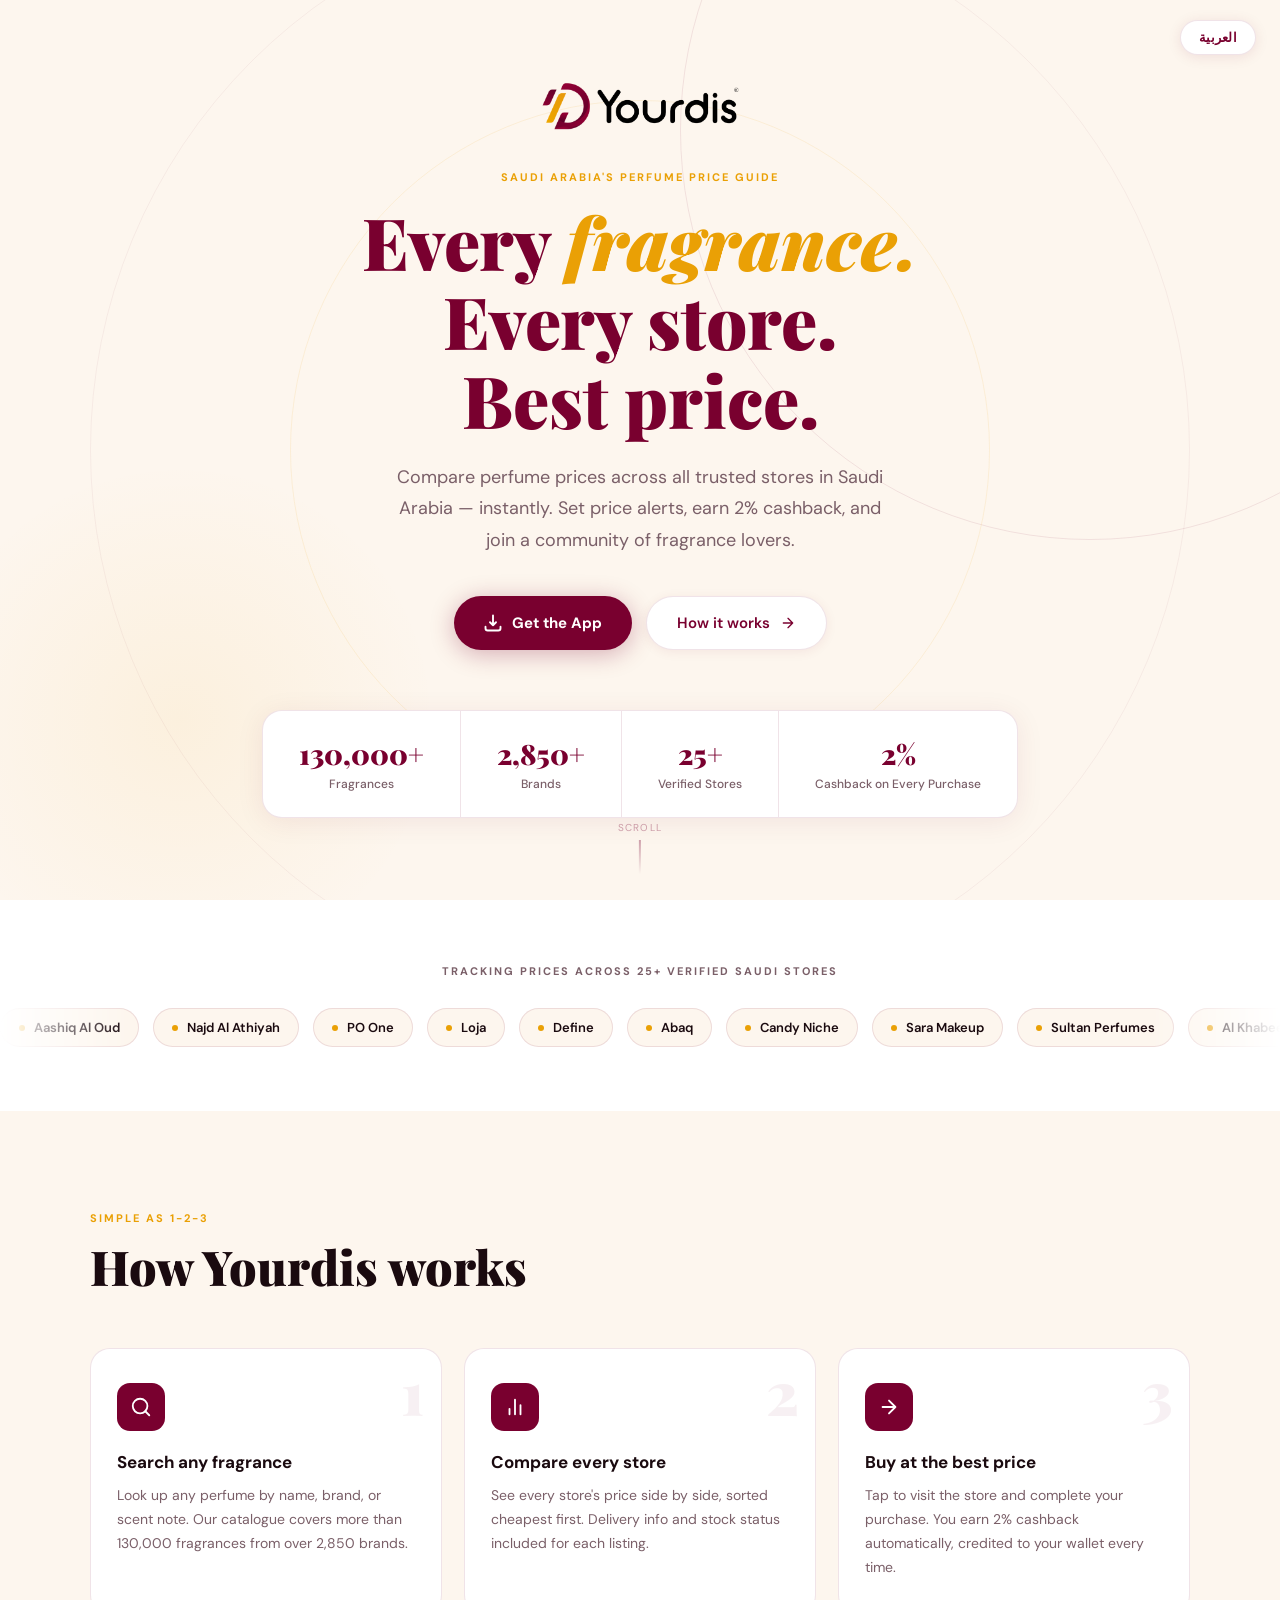
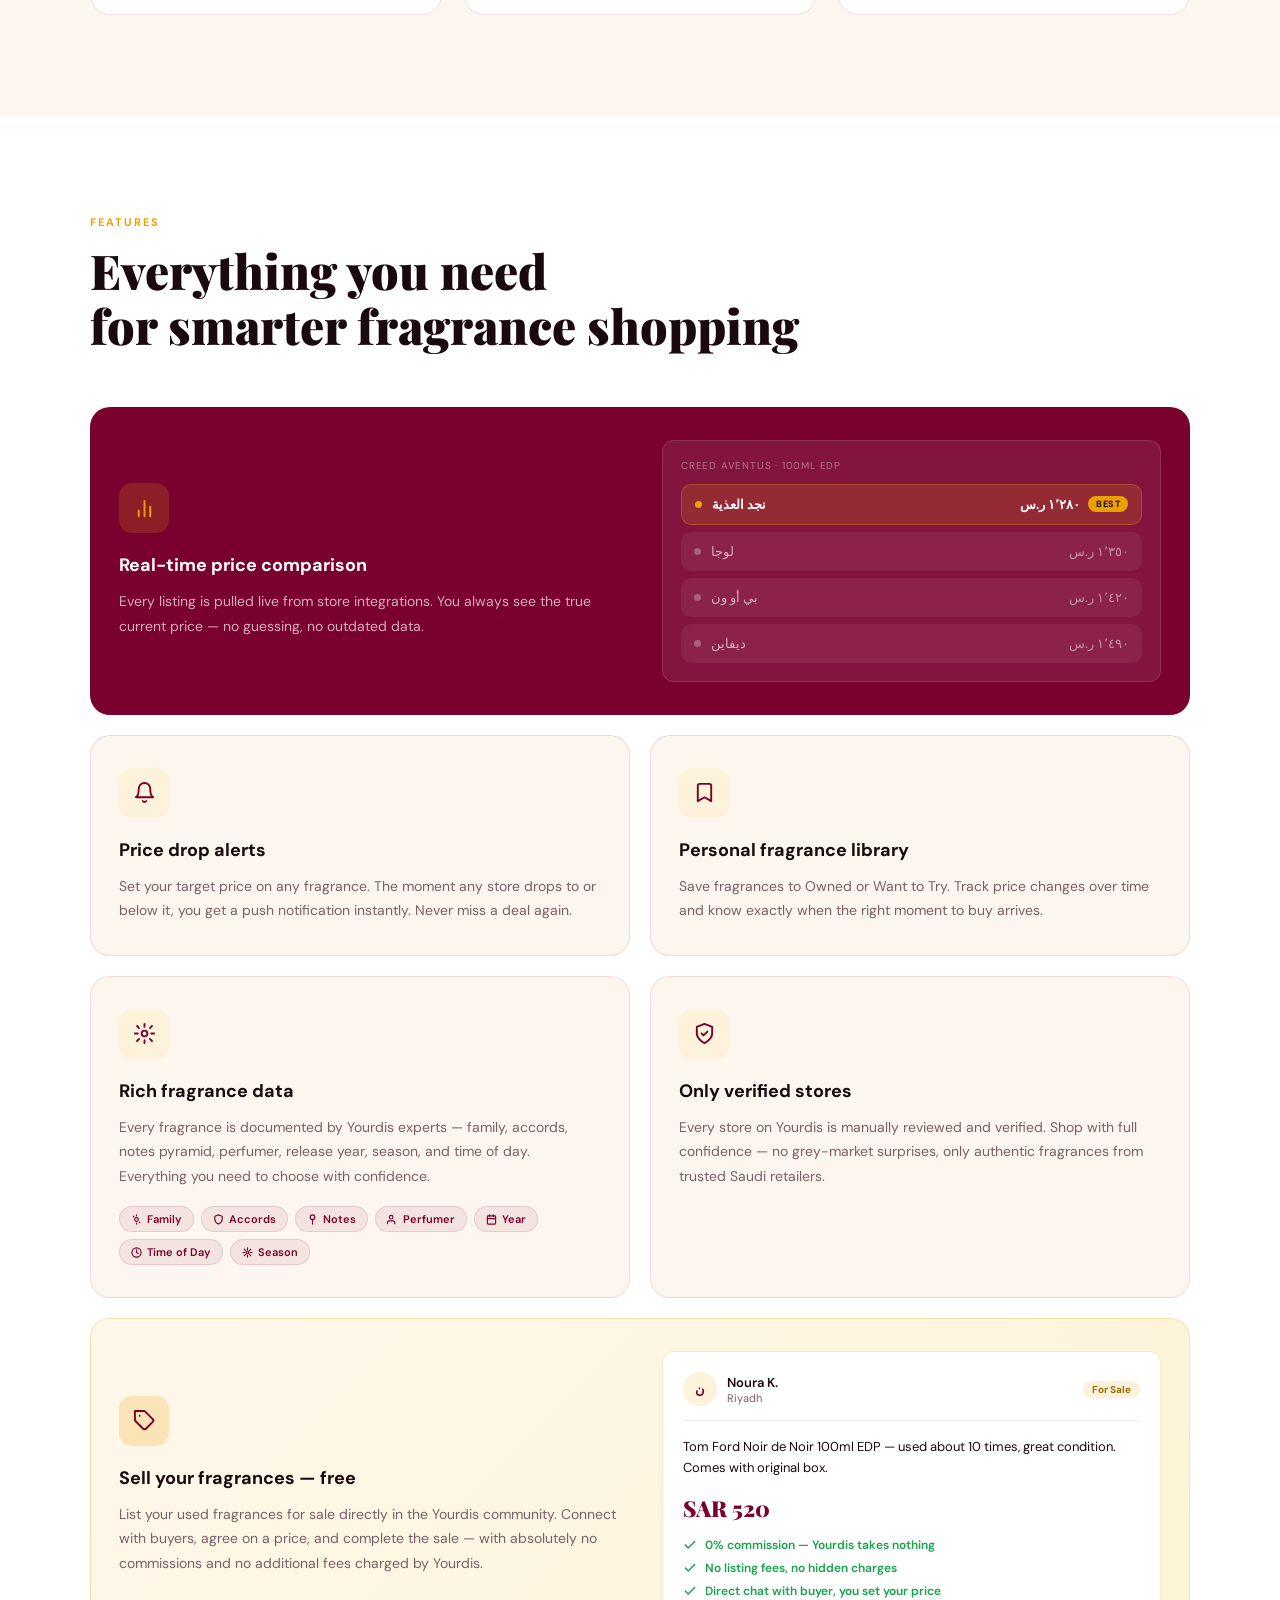
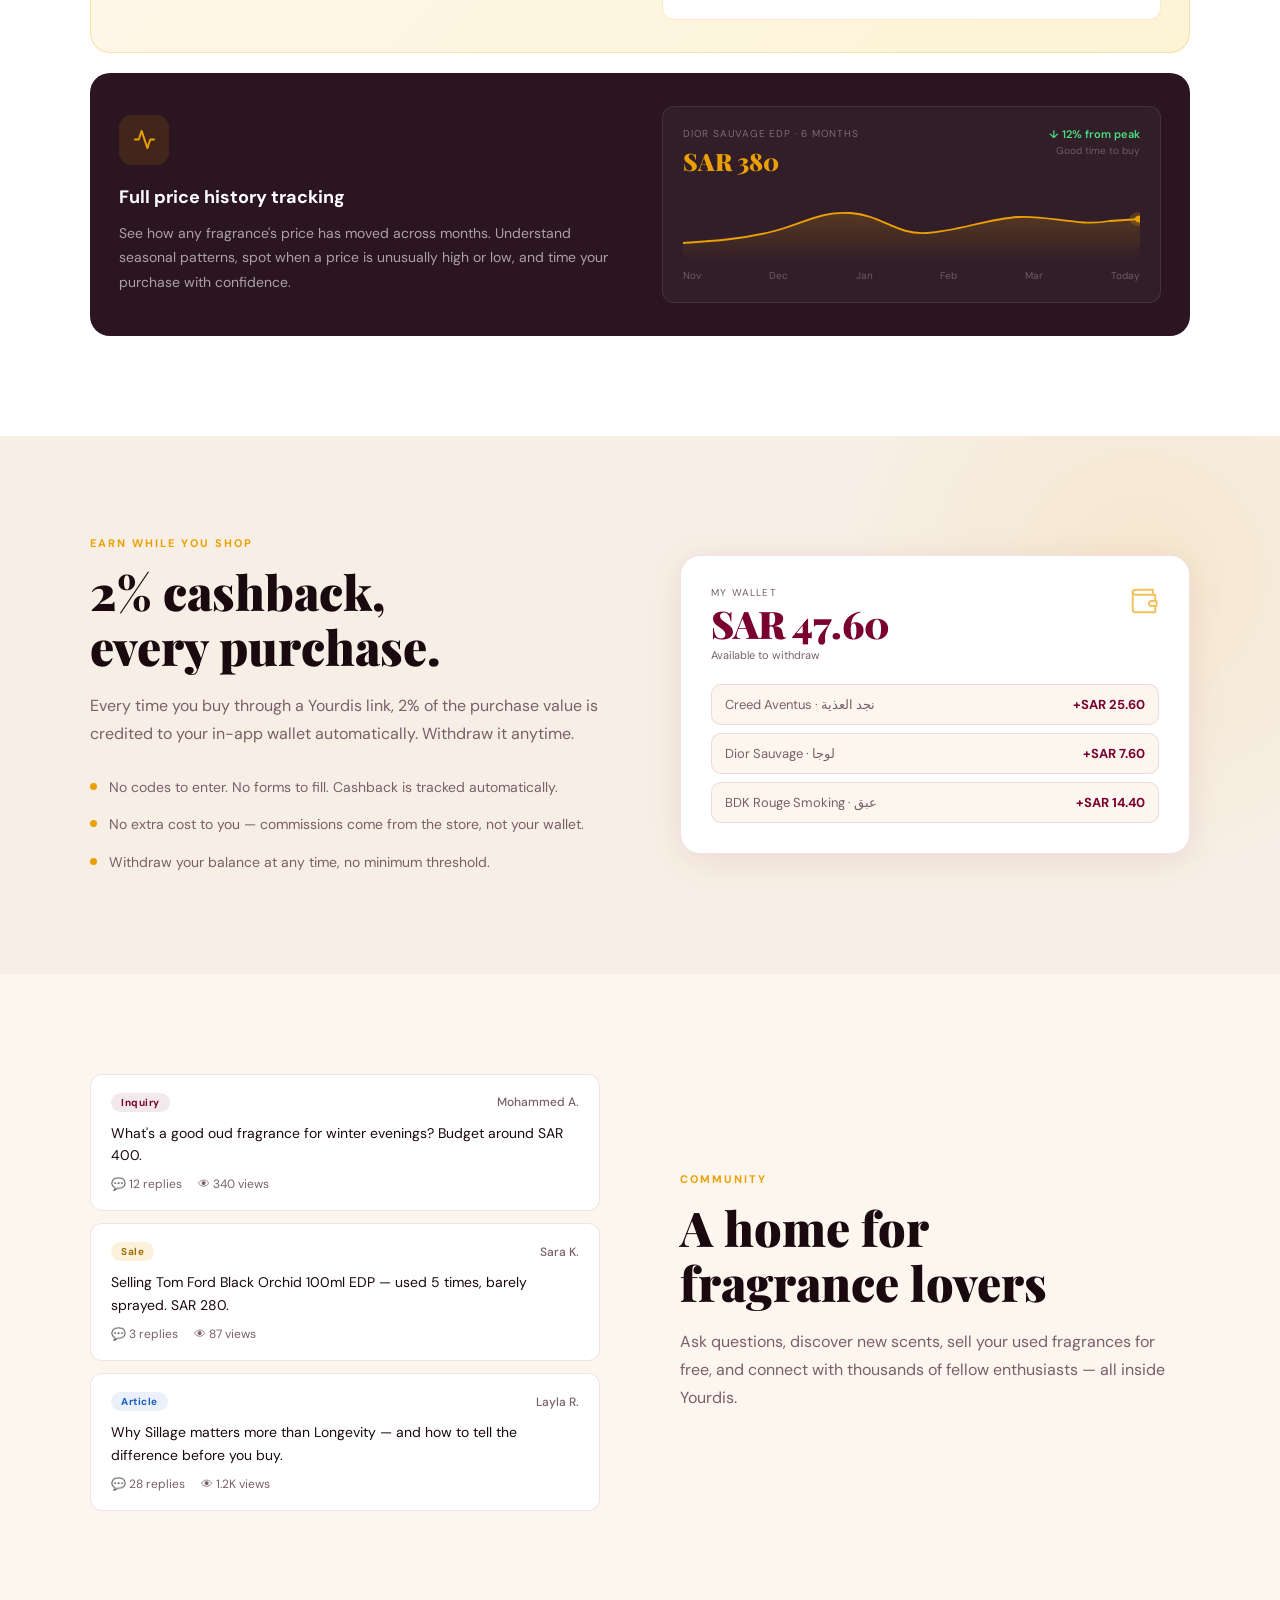
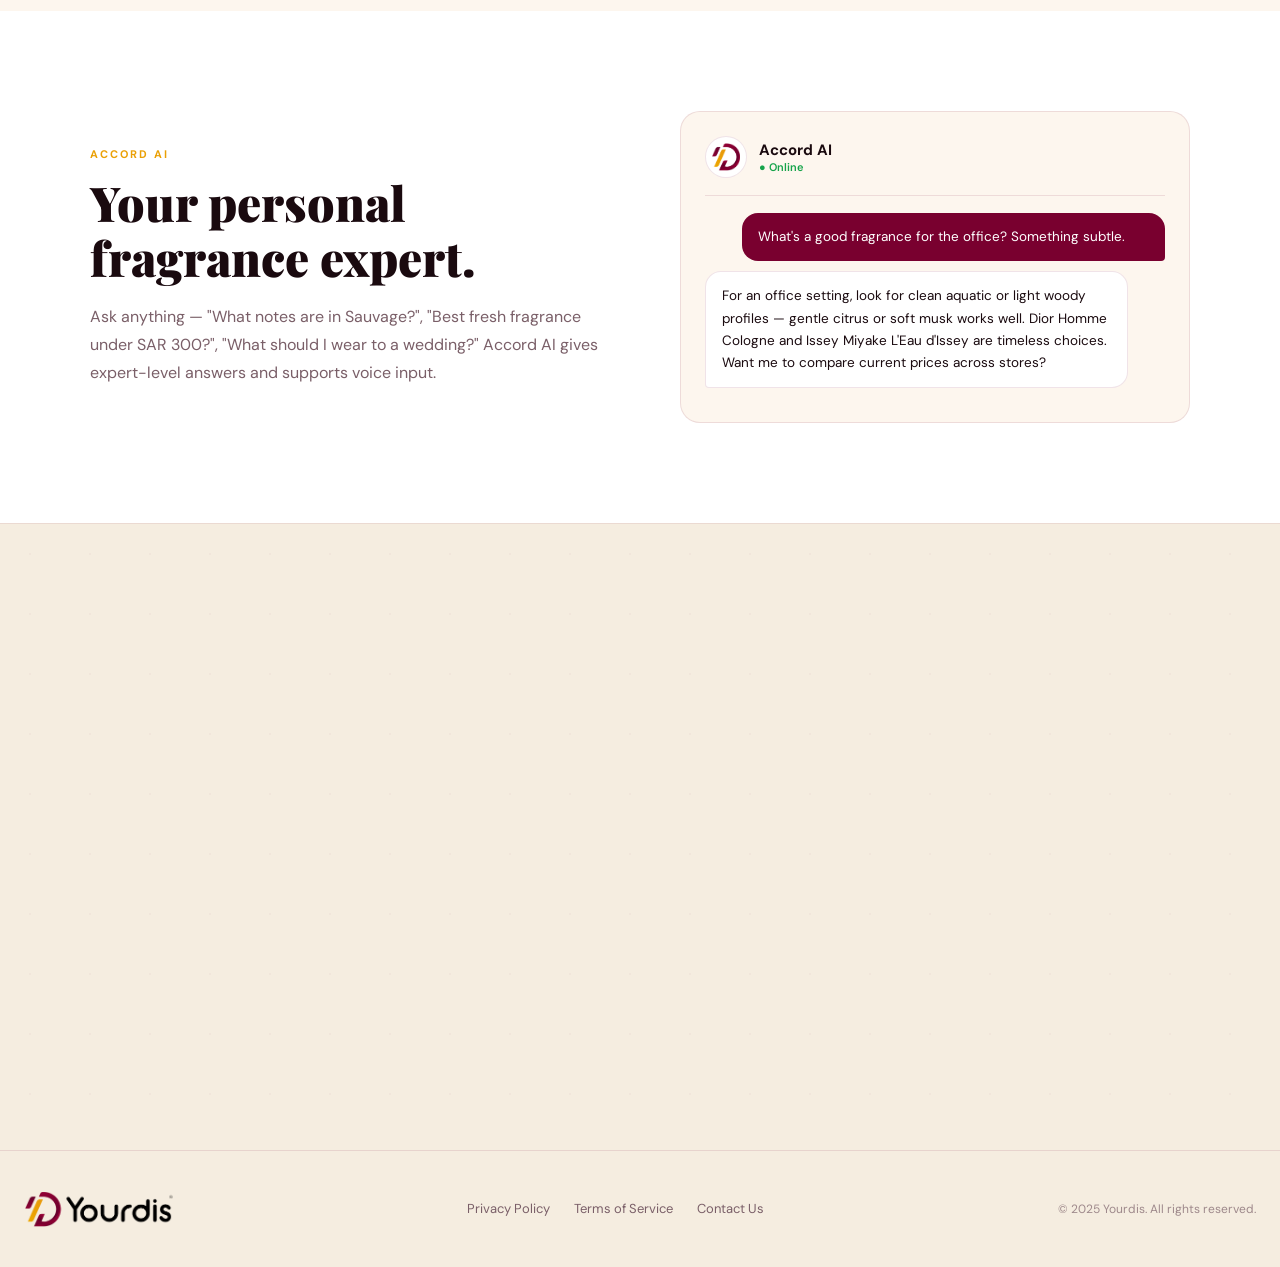
==== index.html @ 5da6dc7a "Add files via upload" ====
<!DOCTYPE html>
<html lang="en" dir="ltr" prefix="og: https://ogp.me/ns#">
<head>
<meta charset="UTF-8" />
<meta name="viewport" content="width=device-width, initial-scale=1.0" />

<!-- ══════════════════════════════════════════
     PRIMARY META
══════════════════════════════════════════ -->
<title>Yourdis | Compare Perfume Prices in Saudi Arabia – يوردس</title>
<meta name="description" content="Yourdis is Saudi Arabia's perfume price comparison app. Compare prices across 25+ verified stores, set drop alerts, earn 2% cashback, and shop with confidence. 130,000+ fragrances, 2,850+ brands." />
<meta name="keywords" content="perfume price comparison Saudi Arabia, عطور, مقارنة أسعار عطور, yourdis, fragrance deals KSA, buy perfume cheap Riyadh, عاشق العطور, نجد العذية" />
<meta name="author" content="Yourdis" />
<meta name="robots" content="index, follow, max-snippet:-1, max-image-preview:large, max-video-preview:-1" />
<link rel="canonical" href="https://yourdis.com/" />

<!-- ══════════════════════════════════════════
     OPEN GRAPH (Facebook, WhatsApp, LinkedIn)
══════════════════════════════════════════ -->
<meta property="og:type" content="website" />
<meta property="og:site_name" content="Yourdis" />
<meta property="og:url" content="https://yourdis.com/" />
<meta property="og:title" content="Yourdis – Compare Perfume Prices in Saudi Arabia" />
<meta property="og:description" content="Find the best perfume price across 25+ verified Saudi stores instantly. Set price alerts, earn 2% cashback, sell your used fragrances for free." />
<meta property="og:image" content="https://yourdis.com/og-image.png" />
<meta property="og:image:width" content="1200" />
<meta property="og:image:height" content="630" />
<meta property="og:image:alt" content="Yourdis – Perfume Price Comparison App" />
<meta property="og:locale" content="en_US" />
<meta property="og:locale:alternate" content="ar_SA" />

<!-- ══════════════════════════════════════════
     TWITTER / X CARD
══════════════════════════════════════════ -->
<meta name="twitter:card" content="summary_large_image" />
<meta name="twitter:site" content="@yourdis" />
<meta name="twitter:title" content="Yourdis – Compare Perfume Prices in Saudi Arabia" />
<meta name="twitter:description" content="Find the best perfume price across 25+ verified Saudi stores. Set alerts, earn 2% cashback, sell used fragrances free." />
<meta name="twitter:image" content="https://yourdis.com/og-image.png" />

<!-- ══════════════════════════════════════════
     MOBILE / APP META
══════════════════════════════════════════ -->
<meta name="theme-color" content="#79002F" />
<meta name="apple-mobile-web-app-capable" content="yes" />
<meta name="apple-mobile-web-app-status-bar-style" content="default" />
<meta name="apple-mobile-web-app-title" content="Yourdis" />
<meta name="application-name" content="Yourdis" />
<!-- Smart App Banner (iOS) -->
<meta name="apple-itunes-app" content="app-id=6584529767" />

<!-- ══════════════════════════════════════════
     ICONS & MANIFEST
══════════════════════════════════════════ -->
<link rel="icon" type="image/png" href="/icon_Light.png" />
<link rel="apple-touch-icon" href="/icon_Light.png" />
<link rel="manifest" href="/manifest.json" />

<!-- ══════════════════════════════════════════
     HREFLANG — bilingual targeting
══════════════════════════════════════════ -->
<link rel="alternate" hreflang="en" href="https://yourdis.com/" />
<link rel="alternate" hreflang="ar" href="https://yourdis.com/" />
<link rel="alternate" hreflang="x-default" href="https://yourdis.com/" />

<!-- ══════════════════════════════════════════
     STRUCTURED DATA — WebSite + MobileApplication + Organization
══════════════════════════════════════════ -->
<script type="application/ld+json">
{
  "@context": "https://schema.org",
  "@graph": [
    {
      "@type": "WebSite",
      "@id": "https://yourdis.com/#website",
      "url": "https://yourdis.com/",
      "name": "Yourdis",
      "alternateName": "يوردس",
      "description": "Saudi Arabia's perfume price comparison platform",
      "inLanguage": ["en", "ar"],
      "potentialAction": {
        "@type": "SearchAction",
        "target": {
          "@type": "EntryPoint",
          "urlTemplate": "https://yourdis.com/search?q={search_term_string}"
        },
        "query-input": "required name=search_term_string"
      }
    },
    {
      "@type": "Organization",
      "@id": "https://yourdis.com/#organization",
      "name": "Yourdis",
      "alternateName": "يوردس",
      "url": "https://yourdis.com/",
      "logo": {
        "@type": "ImageObject",
        "url": "https://yourdis.com/logo_Light.png"
      },
      "sameAs": [
        "https://apps.apple.com/sa/app/yourdis/id6584529767",
        "https://play.google.com/store/apps/details?id=com.yourdis"
      ],
      "areaServed": {
        "@type": "Country",
        "name": "Saudi Arabia"
      }
    },
    {
      "@type": "MobileApplication",
      "@id": "https://yourdis.com/#app",
      "name": "Yourdis",
      "alternateName": "يوردس",
      "description": "Compare perfume prices across 25+ verified Saudi stores. Set price alerts, earn 2% cashback, and sell used fragrances for free.",
      "applicationCategory": "ShoppingApplication",
      "operatingSystem": ["iOS", "Android"],
      "offers": {
        "@type": "Offer",
        "price": "0",
        "priceCurrency": "SAR"
      },
      "aggregateRating": {
        "@type": "AggregateRating",
        "ratingValue": "4.8",
        "ratingCount": "120"
      },
      "installUrl": [
        "https://apps.apple.com/sa/app/yourdis/id6584529767",
        "https://play.google.com/store/apps/details?id=com.yourdis"
      ],
      "screenshot": "https://yourdis.com/screenshot.png",
      "featureList": [
        "Real-time perfume price comparison",
        "Price drop alerts",
        "2% cashback on purchases",
        "Personal fragrance library",
        "Community marketplace",
        "Accord AI fragrance assistant",
        "Price history tracking"
      ]
    },
    {
      "@type": "WebPage",
      "@id": "https://yourdis.com/#webpage",
      "url": "https://yourdis.com/",
      "name": "Yourdis – Compare Perfume Prices in Saudi Arabia",
      "isPartOf": { "@id": "https://yourdis.com/#website" },
      "about": { "@id": "https://yourdis.com/#organization" },
      "description": "Find the best perfume price across 25+ verified Saudi stores. Set drop alerts, earn 2% cashback, and join a fragrance community.",
      "inLanguage": ["en", "ar"],
      "breadcrumb": {
        "@type": "BreadcrumbList",
        "itemListElement": [{
          "@type": "ListItem",
          "position": 1,
          "name": "Home",
          "item": "https://yourdis.com/"
        }]
      }
    },
    {
      "@type": "FAQPage",
      "mainEntity": [
        {
          "@type": "Question",
          "name": "Is Yourdis free to use?",
          "acceptedAnswer": {
            "@type": "Answer",
            "text": "Yes, Yourdis is completely free. You can compare prices, set alerts, and browse fragrances at no cost. You also earn 2% cashback on every purchase made through the app."
          }
        },
        {
          "@type": "Question",
          "name": "How does Yourdis cashback work?",
          "acceptedAnswer": {
            "@type": "Answer",
            "text": "Every time you buy a perfume through a Yourdis link, 2% of the purchase value is automatically credited to your in-app wallet. You can withdraw it at any time with no minimum threshold."
          }
        },
        {
          "@type": "Question",
          "name": "Can I sell my used fragrances on Yourdis?",
          "acceptedAnswer": {
            "@type": "Answer",
            "text": "Yes. You can list your used fragrances for sale in the Yourdis community with zero commission and no additional fees. Yourdis takes nothing from the sale."
          }
        },
        {
          "@type": "Question",
          "name": "Which stores does Yourdis track?",
          "acceptedAnswer": {
            "@type": "Answer",
            "text": "Yourdis tracks prices across 25+ verified Saudi fragrance stores including Aashiq Al Oud, Najd Al Athiyah, PO One, Loja, Define, Abaq, Candy Niche, Sultan Perfumes, Al Khabeer Perfumes, and more."
          }
        }
      ]
    }
  ]
}
</script>

<!-- ══════════════════════════════════════════
     PERFORMANCE — font preload
══════════════════════════════════════════ -->
<link rel="preconnect" href="https://fonts.googleapis.com" />
<link rel="preconnect" href="https://fonts.gstatic.com" crossorigin />
<link rel="preload" as="style" href="https://fonts.googleapis.com/css2?family=Playfair+Display:ital,wght@0,700;0,900;1,700&family=DM+Sans:wght@300;400;500;600&family=Cairo:wght@400;600;700;900&display=swap" />
<link href="https://fonts.googleapis.com/css2?family=Playfair+Display:ital,wght@0,700;0,900;1,700&family=DM+Sans:wght@300;400;500;600&family=Cairo:wght@400;600;700;900&display=swap" rel="stylesheet" />

<!-- ══════════════════════════════════════════
     ANALYTICS PLACEHOLDER
     Replace GA_MEASUREMENT_ID with your actual
     Google Analytics 4 stream ID before launch.
══════════════════════════════════════════ -->
<!-- Google tag (gtag.js) — uncomment and replace ID when ready
<script async src="https://www.googletagmanager.com/gtag/js?id=GA_MEASUREMENT_ID"></script>
<script>
  window.dataLayer = window.dataLayer || [];
  function gtag(){dataLayer.push(arguments);}
  gtag('js', new Date());
  gtag('config', 'GA_MEASUREMENT_ID');
</script>
-->

<!-- Google Tag Manager — uncomment and replace GTM-XXXXXXX when ready
<script>(function(w,d,s,l,i){w[l]=w[l]||[];w[l].push({'gtm.start':
new Date().getTime(),event:'gtm.js'});var f=d.getElementsByTagName(s)[0],
j=d.createElement(s),dl=l!='dataLayer'?'&l='+l:'';j.async=true;j.src=
'https://www.googletagmanager.com/gtm.js?id='+i+dl;f.parentNode.insertBefore(j,f);
})(window,document,'script','dataLayer','GTM-XXXXXXX');</script>
-->

<style>
/* ─── TOKENS ─── */
:root {
  --crimson: #79002F;
  --crimson-deep: #55001f;
  --gold: #EAA005;
  --gold-light: #f5b830;
  --gold-pale: #fdf3da;
  --cream: #FDF6EE;          /* warm ivory */
  --parchment: #F5EDE0;      /* deeper warm tone */
  --blush: #F9EEE8;          /* soft rose-tinted white */
  --ink: #1a0a0f;
  --muted: #7a5f68;
  --border: rgba(121,0,47,0.11);
  --white: #ffffff;
  --radius: 20px;
  --radius-sm: 12px;

  /* Section backgrounds — no pure black/dark-crimson */
  --hero-bg: #FDF6EE;          /* warm cream hero */
  --cashback-bg: #F7EFE5;      /* parchment for cashback */
  --footer-bg: #4A1228;        /* deep rose-burgundy — replaced below */
}

*, *::before, *::after { box-sizing: border-box; margin: 0; padding: 0; }
html { scroll-behavior: smooth; }
body {
  font-family: 'DM Sans', sans-serif;
  background: var(--cream); color: var(--ink); overflow-x: hidden;
}
body.ar { font-family: 'Cairo', sans-serif; direction: rtl; }
img { display: block; max-width: 100%; }
a { text-decoration: none; color: inherit; }
button { cursor: pointer; border: none; background: none; font-family: inherit; }

/* ─── LANG TOGGLE ─── */
#lang-toggle {
  position: fixed; top: 20px; right: 24px; z-index: 1000;
  background: var(--white); border: 1.5px solid var(--border);
  border-radius: 50px; padding: 8px 18px;
  font-size: 13px; font-weight: 600; color: var(--crimson);
  letter-spacing: 0.02em;
  box-shadow: 0 2px 14px rgba(121,0,47,0.10);
  transition: background 0.2s, color 0.2s;
}
body.ar #lang-toggle { right: auto; left: 24px; }
#lang-toggle:hover { background: var(--crimson); color: #fff; }

/* ══════════════════════════════════════════
   HERO — warm cream, logo on white bg
══════════════════════════════════════════ */
.hero {
  min-height: 100svh;
  background: var(--hero-bg);
  position: relative; overflow: hidden;
  display: flex; flex-direction: column;
  align-items: center; justify-content: center;
  padding: 80px 24px 80px;
}

/* Decorative botanical rings — subtle on cream */
.hero::before {
  content: ''; position: absolute;
  width: 820px; height: 820px; border-radius: 50%;
  border: 1.5px solid rgba(121,0,47,0.09);
  top: -280px; right: -220px; pointer-events: none;
}
.hero::after {
  content: ''; position: absolute;
  width: 520px; height: 520px; border-radius: 50%;
  background: radial-gradient(circle, rgba(234,160,5,0.07) 0%, transparent 70%);
  bottom: -80px; left: -80px; pointer-events: none;
}
.hero-ring {
  position: absolute; width: 1100px; height: 1100px;
  border-radius: 50%; border: 1px solid rgba(121,0,47,0.05);
  top: 50%; left: 50%; transform: translate(-50%,-50%); pointer-events: none;
}
.hero-ring2 {
  position: absolute; width: 700px; height: 700px;
  border-radius: 50%; border: 1px solid rgba(234,160,5,0.10);
  top: 50%; left: 50%; transform: translate(-50%,-50%); pointer-events: none;
}

/* Logo on cream — displayed naturally, no background */
.hero-logo {
  position: relative; z-index: 2; margin-bottom: 40px;
}
.hero-logo img { height: 48px; width: auto; display: block; }

.hero-eyebrow {
  position: relative; z-index: 2;
  font-size: 11px; font-weight: 700; letter-spacing: 0.18em;
  text-transform: uppercase; color: var(--gold); margin-bottom: 18px;
}
.hero-headline {
  position: relative; z-index: 2;
  font-family: 'Playfair Display', serif;
  font-size: clamp(36px, 7vw, 72px); font-weight: 900;
  color: var(--crimson); text-align: center; line-height: 1.1;
  max-width: 780px; margin-bottom: 22px;
}
.hero-headline em { font-style: italic; color: var(--gold); }
body.ar .hero-headline { font-family: 'Cairo', sans-serif; font-weight: 900; line-height: 1.3; }

.hero-sub {
  position: relative; z-index: 2;
  font-size: clamp(15px, 2.5vw, 18px); color: var(--muted);
  text-align: center; max-width: 500px; line-height: 1.75; margin-bottom: 40px;
}
.hero-cta-group {
  position: relative; z-index: 2;
  display: flex; gap: 14px; flex-wrap: wrap;
  justify-content: center; margin-bottom: 60px;
}
.btn-primary {
  display: flex; align-items: center; gap: 10px;
  background: var(--crimson); color: #fff;
  padding: 16px 30px; border-radius: 50px;
  font-size: 15px; font-weight: 700;
  box-shadow: 0 4px 24px rgba(121,0,47,0.30);
  transition: transform 0.2s, box-shadow 0.2s;
}
.btn-primary:hover { transform: translateY(-2px); box-shadow: 0 8px 32px rgba(121,0,47,0.40); }
.btn-secondary {
  display: flex; align-items: center; gap: 10px;
  background: var(--white); color: var(--crimson);
  padding: 16px 30px; border-radius: 50px;
  font-size: 15px; font-weight: 600;
  border: 1.5px solid var(--border);
  box-shadow: 0 2px 12px rgba(121,0,47,0.07);
  transition: background 0.2s, color 0.2s;
}
.btn-secondary:hover { background: var(--crimson); color: #fff; }

/* Hero stats */
.hero-stats {
  position: relative; z-index: 2;
  display: flex; gap: 0; flex-wrap: wrap; justify-content: center;
  background: var(--white); border-radius: 20px;
  border: 1.5px solid var(--border);
  box-shadow: 0 4px 28px rgba(121,0,47,0.08);
  overflow: hidden;
}
.stat-item {
  text-align: center; padding: 24px 36px;
  border-inline-end: 1.5px solid var(--border);
}
.stat-item:last-child { border-inline-end: none; }
.stat-number {
  font-family: 'Playfair Display', serif;
  font-size: 28px; font-weight: 900; color: var(--crimson); display: block;
}
.stat-label { font-size: 12px; color: var(--muted); font-weight: 500; margin-top: 3px; }

.scroll-hint {
  position: absolute; bottom: 26px; left: 50%; transform: translateX(-50%);
  z-index: 2; display: flex; flex-direction: column;
  align-items: center; gap: 6px; opacity: 0.35;
}
.scroll-hint span { font-size: 10px; color: var(--crimson); letter-spacing: 0.12em; }
.scroll-dot {
  width: 1.5px; height: 34px;
  background: linear-gradient(to bottom, var(--crimson), transparent);
  animation: scrollDot 1.8s ease-in-out infinite;
}
@keyframes scrollDot {
  0%,100% { opacity:0; transform:scaleY(0.3); transform-origin:top; }
  50% { opacity:1; transform:scaleY(1); }
}

/* ══════════════════════════════════════════
   SHARED
══════════════════════════════════════════ */
section { padding: 100px 24px; }
.container { max-width: 1100px; margin: 0 auto; }
.section-label {
  font-size: 11px; font-weight: 700; letter-spacing: 0.18em;
  text-transform: uppercase; color: var(--gold); margin-bottom: 14px;
}
.section-title {
  font-family: 'Playfair Display', serif;
  font-size: clamp(28px, 5vw, 48px); font-weight: 900;
  line-height: 1.15; color: var(--ink); margin-bottom: 18px;
}
body.ar .section-title { font-family: 'Cairo', sans-serif; line-height: 1.4; }
.section-sub { font-size: 16px; color: var(--muted); line-height: 1.75; max-width: 520px; }

/* ══════════════════════════════════════════
   STORES MARQUEE
══════════════════════════════════════════ */
.stores-section { background: var(--white); padding: 64px 0; overflow: hidden; }
.stores-label {
  text-align: center; font-size: 11px; font-weight: 700;
  letter-spacing: 0.18em; text-transform: uppercase; color: var(--muted);
  margin-bottom: 30px; padding: 0 24px;
}
.marquee-wrap {
  overflow: hidden;
  -webkit-mask-image: linear-gradient(to right, transparent, black 10%, black 90%, transparent);
  mask-image: linear-gradient(to right, transparent, black 10%, black 90%, transparent);
  /* Force LTR so translateX behaves identically regardless of page direction */
  direction: ltr;
}
.marquee-track {
  display: flex;
  animation: marquee 40s linear infinite;
  width: max-content;
  will-change: transform;
  /* Always LTR so the pill order and motion are consistent */
  direction: ltr;
}
@keyframes marquee {
  from { transform: translateX(0); }
  to   { transform: translateX(-50%); }
}
.store-pill {
  display: flex; align-items: center; gap: 9px;
  background: var(--cream); border: 1.5px solid var(--border);
  padding: 10px 18px; border-radius: 50px; white-space: nowrap; flex-shrink: 0;
  margin-right: 14px; /* fixed physical margin — not inline-end — so it's always trailing */
  transition: border-color 0.2s, background 0.2s;
}
.store-pill:hover { border-color: var(--gold); background: var(--gold-pale); }
.store-pill-dot { width: 6px; height: 6px; border-radius: 50%; background: var(--gold); flex-shrink: 0; }
.store-pill-name-ar { font-size: 13px; font-weight: 600; color: var(--ink); }
.store-pill-name-en { font-size: 13px; font-weight: 600; color: var(--ink); }
/* Show correct language name — controlled by body class only, not direction */
body.en .store-pill-name-ar { display: none; }
body.en .store-pill-name-en { display: inline; }
body.ar .store-pill-name-en { display: none; }
body.ar .store-pill-name-ar { display: inline; }

/* ══════════════════════════════════════════
   HOW IT WORKS
══════════════════════════════════════════ */
.how-section { background: var(--cream); }
.how-grid {
  display: grid; grid-template-columns: repeat(auto-fit, minmax(240px, 1fr));
  gap: 22px; margin-top: 54px;
}
.how-card {
  background: var(--white); border-radius: var(--radius);
  padding: 34px 26px; position: relative; overflow: hidden;
  border: 1.5px solid var(--border);
  transition: transform 0.3s, box-shadow 0.3s;
}
.how-card:hover { transform: translateY(-5px); box-shadow: 0 18px 52px rgba(121,0,47,0.09); }
.how-step-num {
  font-family: 'Playfair Display', serif; font-size: 60px; font-weight: 900;
  color: rgba(121,0,47,0.06); line-height: 1;
  position: absolute; top: 12px; right: 16px;
}
body.ar .how-step-num { right: auto; left: 16px; }
.how-icon {
  width: 48px; height: 48px; background: var(--crimson);
  border-radius: 13px; display: flex; align-items: center;
  justify-content: center; margin-bottom: 20px;
}
.how-icon svg { width: 22px; height: 22px; color: #fff; }
.how-card h3 { font-size: 17px; font-weight: 700; margin-bottom: 10px; color: var(--ink); }
body.ar .how-card h3 { font-family: 'Cairo', sans-serif; }
.how-card p { font-size: 14px; color: var(--muted); line-height: 1.72; }

/* ══════════════════════════════════════════
   FEATURES
══════════════════════════════════════════ */
.features-section { background: var(--white); }
.features-grid {
  display: grid; grid-template-columns: 1fr 1fr;
  gap: 20px; margin-top: 54px;
}
.feat-card {
  background: var(--cream); border-radius: var(--radius);
  padding: 32px 28px; border: 1.5px solid var(--border);
  transition: box-shadow 0.3s;
}
.feat-card:hover { box-shadow: 0 12px 40px rgba(121,0,47,0.08); }

/* Compare: crimson bg, full width */
.feat-card.featured {
  background: var(--crimson); border-color: transparent;
  grid-column: span 2;
  display: grid; grid-template-columns: 1fr 1fr;
  gap: 44px; align-items: center;
}
/* Sell feature: gold-tinted, full width */
.feat-card.sell {
  background: linear-gradient(135deg, #FEF8EC 0%, #FDF3D5 100%);
  border-color: rgba(234,160,5,0.25);
  grid-column: span 2;
  display: grid; grid-template-columns: 1fr 1fr;
  gap: 44px; align-items: center;
}
/* History: deep wine, full width */
.feat-card.history {
  background: #2A1520; border-color: transparent;
  grid-column: span 2;
  display: grid; grid-template-columns: 1fr 1fr;
  gap: 44px; align-items: center;
}

.feat-icon {
  width: 50px; height: 50px; background: var(--gold-pale);
  border-radius: 13px; display: flex; align-items: center;
  justify-content: center; margin-bottom: 20px;
}
.feat-icon svg { width: 23px; height: 23px; color: var(--crimson); }
.feat-card.featured .feat-icon { background: rgba(234,160,5,0.18); }
.feat-card.featured .feat-icon svg { color: var(--gold); }
.feat-card.sell .feat-icon { background: rgba(234,160,5,0.22); }
.feat-card.sell .feat-icon svg { color: var(--crimson); }
.feat-card.history .feat-icon { background: rgba(234,160,5,0.12); }
.feat-card.history .feat-icon svg { color: var(--gold); }

.feat-card h3 { font-size: 18px; font-weight: 700; margin-bottom: 12px; color: var(--ink); }
body.ar .feat-card h3 { font-family: 'Cairo', sans-serif; }
.feat-card.featured h3 { color: #fff; }
.feat-card.history h3 { color: #fff; }
.feat-card.sell h3 { color: var(--ink); }
.feat-card p { font-size: 14px; color: var(--muted); line-height: 1.75; }
.feat-card.featured p { color: rgba(255,255,255,0.68); }
.feat-card.history p { color: rgba(255,255,255,0.60); }
.feat-card.sell p { color: var(--muted); }

/* Compare mock */
.compare-mock {
  background: rgba(255,255,255,0.08); border-radius: var(--radius-sm);
  padding: 18px; border: 1px solid rgba(255,255,255,0.12);
}
.compare-mock-label {
  font-size: 10px; color: rgba(255,255,255,0.40);
  letter-spacing: 0.08em; text-transform: uppercase; margin-bottom: 12px;
}
.compare-mock-row {
  display: flex; align-items: center; justify-content: space-between;
  padding: 11px 13px; border-radius: 10px; margin-bottom: 7px; font-size: 13px;
}
.compare-mock-row:last-child { margin-bottom: 0; }
.compare-mock-row.best { background: rgba(234,160,5,0.17); border: 1px solid rgba(234,160,5,0.28); }
.compare-mock-row.regular { background: rgba(255,255,255,0.06); }
.store-dot { width: 7px; height: 7px; border-radius: 50%; background: rgba(255,255,255,0.28); flex-shrink: 0; }
.compare-mock-row.best .store-dot { background: var(--gold); }
.store-name { color: rgba(255,255,255,0.65); flex: 1; margin: 0 10px; }
.compare-mock-row.best .store-name { color: #fff; font-weight: 600; }
.store-price { color: rgba(255,255,255,0.50); font-weight: 500; font-size: 13px; }
.compare-mock-row.best .store-price { color: #fff; font-weight: 700; }
.best-badge {
  background: var(--gold); color: var(--ink); font-size: 9px; font-weight: 700;
  padding: 2px 8px; border-radius: 20px; letter-spacing: 0.05em; margin-inline-start: 8px;
}

/* Sell mock UI */
.sell-mock {
  background: var(--white); border-radius: var(--radius-sm);
  padding: 20px; border: 1.5px solid rgba(234,160,5,0.22);
}
.sell-mock-header {
  display: flex; align-items: center; gap: 10px; margin-bottom: 16px;
  padding-bottom: 14px; border-bottom: 1px solid rgba(121,0,47,0.09);
}
.sell-mock-avatar {
  width: 34px; height: 34px; background: var(--gold-pale);
  border-radius: 50%; display: flex; align-items: center; justify-content: center;
  font-size: 13px; font-weight: 700; color: var(--crimson);
}
.sell-mock-username { font-size: 13px; font-weight: 600; color: var(--ink); }
.sell-mock-badge {
  background: rgba(234,160,5,0.14); color: #9a6e00;
  font-size: 10px; font-weight: 700; padding: 2px 9px; border-radius: 20px;
  margin-inline-start: auto;
}
.sell-mock-body { font-size: 13px; color: var(--ink); line-height: 1.6; margin-bottom: 14px; }
.sell-mock-price {
  font-family: 'Playfair Display', serif;
  font-size: 22px; font-weight: 900; color: var(--crimson); margin-bottom: 14px;
}
.sell-mock-perks { display: flex; flex-direction: column; gap: 7px; }
.sell-perk {
  display: flex; align-items: center; gap: 8px;
  font-size: 12px; font-weight: 600; color: #16a34a;
}
.sell-perk svg { width: 14px; height: 14px; color: #16a34a; flex-shrink: 0; }

/* Data tags */
.data-tags { display: flex; flex-wrap: wrap; gap: 7px; margin-top: 18px; }
.data-tag {
  display: flex; align-items: center; gap: 5px;
  background: rgba(121,0,47,0.07); border: 1px solid rgba(121,0,47,0.11);
  padding: 5px 11px; border-radius: 20px;
  font-size: 11px; font-weight: 600; color: var(--crimson);
}
.data-tag svg { width: 11px; height: 11px; flex-shrink: 0; }

/* Price history chart */
.history-chart {
  background: rgba(255,255,255,0.04); border-radius: var(--radius-sm);
  padding: 20px; border: 1px solid rgba(255,255,255,0.09);
}
.chart-header { display: flex; justify-content: space-between; align-items: flex-start; margin-bottom: 16px; }
.chart-title { font-size: 10px; color: rgba(255,255,255,0.35); letter-spacing: 0.08em; text-transform: uppercase; margin-bottom: 5px; }
.chart-price { font-family: 'Playfair Display', serif; font-size: 24px; font-weight: 900; color: var(--gold); }
.chart-change { font-size: 11px; color: #4ade80; font-weight: 600; }
.chart-note { font-size: 10px; color: rgba(255,255,255,0.28); margin-top: 3px; }
.chart-body { height: 68px; }
.chart-body svg { width: 100%; height: 100%; }
.chart-labels { display: flex; justify-content: space-between; margin-top: 8px; }
.chart-labels span { font-size: 10px; color: rgba(255,255,255,0.28); }

@media (max-width: 700px) {
  .features-grid { grid-template-columns: 1fr; }
  .feat-card.featured, .feat-card.sell, .feat-card.history {
    grid-column: span 1; grid-template-columns: 1fr;
  }
}

/* ══════════════════════════════════════════
   CASHBACK — parchment bg, logo placed clearly
══════════════════════════════════════════ */
.cashback-section { background: var(--cashback-bg); position: relative; overflow: hidden; }
.cashback-section::before {
  content: ''; position: absolute;
  width: 600px; height: 600px; border-radius: 50%;
  background: radial-gradient(circle, rgba(234,160,5,0.10) 0%, transparent 70%);
  top: -160px; right: -160px; pointer-events: none;
}
.cashback-inner { display: grid; grid-template-columns: 1fr 1fr; gap: 80px; align-items: center; }
.cashback-inner .section-title { color: var(--ink); }
.cashback-inner .section-sub { color: var(--muted); }
.cashback-wallet {
  background: var(--white); border-radius: var(--radius);
  border: 1.5px solid var(--border);
  box-shadow: 0 6px 36px rgba(121,0,47,0.09);
  padding: 30px;
}
.wallet-header { display: flex; justify-content: space-between; align-items: flex-start; margin-bottom: 22px; }
.wallet-label { font-size: 10px; color: var(--muted); letter-spacing: 0.12em; text-transform: uppercase; margin-bottom: 6px; }
.wallet-balance { font-family: 'Playfair Display', serif; font-size: 38px; font-weight: 900; color: var(--crimson); line-height: 1; }
.wallet-sub { font-size: 11px; color: var(--muted); margin-top: 5px; }
.wallet-icon { color: var(--gold); opacity: 0.65; }
.wallet-txns { display: flex; flex-direction: column; gap: 8px; }
.txn-row {
  display: flex; justify-content: space-between; align-items: center;
  padding: 11px 13px; background: var(--cream);
  border-radius: 10px; font-size: 13px; border: 1px solid var(--border);
}
.txn-name { color: var(--muted); }
.txn-amount { color: var(--crimson); font-weight: 700; }
.cashback-perks { display: flex; flex-direction: column; gap: 14px; margin-top: 28px; }
.perk { display: flex; gap: 12px; align-items: flex-start; }
.perk-dot { width: 7px; height: 7px; background: var(--gold); border-radius: 50%; margin-top: 7px; flex-shrink: 0; }
.perk p { font-size: 14px; color: var(--muted); line-height: 1.65; }

@media (max-width: 768px) { .cashback-inner { grid-template-columns: 1fr; gap: 40px; } }

/* ══════════════════════════════════════════
   COMMUNITY
══════════════════════════════════════════ */
.community-section { background: var(--cream); }
.community-inner { display: grid; grid-template-columns: 1fr 1fr; gap: 80px; align-items: center; }
.community-posts { display: flex; flex-direction: column; gap: 12px; }
.comm-post {
  background: var(--white); border-radius: var(--radius-sm);
  padding: 18px 20px; border: 1.5px solid var(--border);
  transition: box-shadow 0.2s;
}
.comm-post:hover { box-shadow: 0 8px 28px rgba(121,0,47,0.08); }
.comm-post-header { display: flex; justify-content: space-between; align-items: center; margin-bottom: 10px; }
.comm-badge { font-size: 10px; font-weight: 700; padding: 3px 10px; border-radius: 20px; letter-spacing: 0.05em; }
.comm-badge.inquiry { background: rgba(121,0,47,0.09); color: var(--crimson); }
.comm-badge.sale { background: rgba(234,160,5,0.14); color: #9a6e00; }
.comm-badge.article { background: rgba(30,100,200,0.09); color: #1a5cbf; }
.comm-post-user { font-size: 12px; color: var(--muted); font-weight: 500; }
.comm-post-text { font-size: 14px; color: var(--ink); line-height: 1.6; margin-bottom: 10px; }
.comm-post-footer { display: flex; gap: 16px; font-size: 12px; color: var(--muted); }
@media (max-width: 768px) { .community-inner { grid-template-columns: 1fr; gap: 40px; } }

/* ══════════════════════════════════════════
   ACCORD AI
══════════════════════════════════════════ */
.ai-section { background: var(--white); }
.ai-inner { display: grid; grid-template-columns: 1fr 1fr; gap: 80px; align-items: center; }
.ai-chat-mock {
  background: var(--cream); border-radius: var(--radius);
  padding: 24px; border: 1.5px solid var(--border);
}
.ai-chat-header {
  display: flex; align-items: center; gap: 12px;
  padding-bottom: 17px; border-bottom: 1px solid var(--border); margin-bottom: 17px;
}
/* Avatar: white card, logo image on white — fully visible */
.ai-avatar {
  width: 42px; height: 42px; background: var(--white);
  border-radius: 50%; overflow: hidden;
  display: flex; align-items: center; justify-content: center;
  border: 1.5px solid var(--border); flex-shrink: 0;
}
.ai-avatar img { width: 28px; height: 28px; object-fit: contain; }
.ai-name { font-weight: 700; font-size: 15px; color: var(--ink); }
.ai-status { font-size: 11px; color: #16a34a; font-weight: 600; }
.ai-bubble {
  padding: 13px 16px; border-radius: 16px; font-size: 13.5px;
  line-height: 1.65; margin-bottom: 10px; max-width: 92%;
}
.ai-bubble.assistant {
  background: var(--white); border: 1px solid var(--border);
  border-bottom-left-radius: 4px; color: var(--ink);
}
body.ar .ai-bubble.assistant { border-bottom-left-radius: 16px; border-bottom-right-radius: 4px; }
.ai-bubble.user {
  background: var(--crimson); color: #fff;
  margin-left: auto; border-bottom-right-radius: 4px;
}
body.ar .ai-bubble.user { margin-left: 0; margin-right: auto; border-bottom-right-radius: 16px; border-bottom-left-radius: 4px; }
@media (max-width: 768px) { .ai-inner { grid-template-columns: 1fr; gap: 40px; } }

/* ══════════════════════════════════════════
   INSTALL — blush/warm white with logo clearly visible
══════════════════════════════════════════ */
.install-section {
  background: var(--parchment);
  text-align: center; position: relative; overflow: hidden;
  border-top: 1.5px solid rgba(121,0,47,0.08);
}
/* Subtle dot pattern */
.install-section::before {
  content: ''; position: absolute; inset: 0;
  background: url("data:image/svg+xml,%3Csvg width='60' height='60' viewBox='0 0 60 60' xmlns='http://www.w3.org/2000/svg'%3E%3Ccircle cx='30' cy='30' r='1' fill='%2379002F' fill-opacity='0.04'/%3E%3C/svg%3E");
  pointer-events: none;
}
/* Install logo — no background */
.install-logo {
  margin: 0 auto 32px;
  display: inline-flex; align-items: center; justify-content: center;
}
.install-logo img { height: 48px; width: auto; display: block; }
.install-logo-wrap { text-align: center; margin-bottom: 32px; }
.install-section .section-title { color: var(--crimson); }
.install-section .section-sub { color: var(--muted); max-width: 440px; margin: 0 auto 40px; }
.install-btns { display: flex; justify-content: center; gap: 14px; flex-wrap: wrap; }
.install-btn {
  display: flex; align-items: center; gap: 12px;
  background: var(--crimson); color: #fff;
  padding: 14px 26px; border-radius: 14px;
  font-weight: 700; font-size: 14px; font-family: inherit;
  box-shadow: 0 4px 20px rgba(121,0,47,0.25);
  transition: transform 0.2s, box-shadow 0.2s;
}
.install-btn:hover { transform: translateY(-3px); box-shadow: 0 10px 32px rgba(121,0,47,0.35); }
.install-btn svg { width: 26px; height: 26px; flex-shrink: 0; }
.install-btn span { display: flex; flex-direction: column; text-align: start; }
.install-btn small { font-size: 10px; font-weight: 400; opacity: 0.70; }
.install-btn strong { font-size: 15px; }

/* ══════════════════════════════════════════
   FOOTER — warm parchment, logo displays naturally
══════════════════════════════════════════ */
footer {
  background: var(--parchment);
  border-top: 1.5px solid var(--border);
  padding: 40px 24px;
  display: flex; justify-content: space-between;
  align-items: center; gap: 20px; flex-wrap: wrap;
}
.footer-logo img { height: 36px; width: auto; display: block; }
.footer-links { display: flex; gap: 24px; flex-wrap: wrap; }
.footer-links a { font-size: 13px; color: var(--muted); transition: color 0.2s; }
.footer-links a:hover { color: var(--crimson); }
.footer-copy { font-size: 12px; color: var(--muted); opacity: 0.7; }

/* ══════════════════════════════════════════
   ANIMATIONS
══════════════════════════════════════════ */
.fade-up { opacity: 0; transform: translateY(26px); transition: opacity 0.7s ease, transform 0.7s ease; }
.fade-up.visible { opacity: 1; transform: translateY(0); }
.fade-up-d1 { transition-delay: 0.10s; }
.fade-up-d2 { transition-delay: 0.20s; }
.fade-up-d3 { transition-delay: 0.30s; }
.fade-up-d4 { transition-delay: 0.40s; }

/* ══════════════════════════════════════════
   RESPONSIVE
══════════════════════════════════════════ */
@media (max-width: 700px) {
  section { padding: 72px 20px; }
  .hero-cta-group { flex-direction: column; align-items: center; }
  .btn-primary, .btn-secondary { width: 100%; max-width: 320px; justify-content: center; }
  .hero-stats { flex-direction: column; }
  .stat-item { border-inline-end: none !important; border-bottom: 1.5px solid var(--border); }
  .stat-item:last-child { border-bottom: none; }
  footer { flex-direction: column; text-align: center; }
  .footer-links { justify-content: center; }
}
</style>
</head>
<body class="en">

<button id="lang-toggle" onclick="toggleLang()">العربية</button>

<!-- ══════════════════════════════════════════════════════ HERO -->
<section class="hero">
  <div class="hero-ring"></div>
  <div class="hero-ring2"></div>

  <div class="hero-logo">
    <img src="logo_Light.png" alt="Yourdis" />
  </div>

  <p class="hero-eyebrow" data-en="Saudi Arabia's Perfume Price Guide" data-ar="دليل أسعار العطور في السعودية">Saudi Arabia's Perfume Price Guide</p>

  <h1 class="hero-headline">
    <span data-en="Every <em>fragrance.</em><br>Every store.<br>Best price." data-ar="كل <em>عطر.</em><br>كل متجر.<br>أفضل سعر.">Every <em>fragrance.</em><br>Every store.<br>Best price.</span>
  </h1>

  <p class="hero-sub"
    data-en="Compare perfume prices across all trusted stores in Saudi Arabia — instantly. Set price alerts, earn 2% cashback, and join a community of fragrance lovers."
    data-ar="قارن أسعار العطور عبر جميع المتاجر الموثوقة في السعودية — بشكل فوري. تلقَّ تنبيهات الأسعار، واكسب استرداداً نقدياً، وانضم إلى مجتمع عشاق العطور.">
    Compare perfume prices across all trusted stores in Saudi Arabia — instantly. Set price alerts, earn 2% cashback, and join a community of fragrance lovers.
  </p>

  <div class="hero-cta-group">
    <a href="#install" class="btn-primary">
      <svg width="18" height="18" viewBox="0 0 24 24" fill="none" stroke="currentColor" stroke-width="2.5" stroke-linecap="round" stroke-linejoin="round"><path d="M12 2v13m0 0l-4-4m4 4l4-4M2 17v2a3 3 0 003 3h14a3 3 0 003-3v-2"/></svg>
      <span data-en="Get the App" data-ar="حمّل التطبيق">Get the App</span>
    </a>
    <a href="#how" class="btn-secondary">
      <span data-en="How it works" data-ar="كيف يعمل">How it works</span>
      <svg width="16" height="16" viewBox="0 0 24 24" fill="none" stroke="currentColor" stroke-width="2" stroke-linecap="round" stroke-linejoin="round"><path d="M5 12h14M12 5l7 7-7 7"/></svg>
    </a>
  </div>

  <!-- Stats bar — white card, clean on cream bg -->
  <div class="hero-stats">
    <div class="stat-item">
      <span class="stat-number">130,000+</span>
      <span class="stat-label" data-en="Fragrances" data-ar="عطر في الكتالوج">Fragrances</span>
    </div>
    <div class="stat-item">
      <span class="stat-number">2,850+</span>
      <span class="stat-label" data-en="Brands" data-ar="دار عطور">Brands</span>
    </div>
    <div class="stat-item">
      <span class="stat-number">25+</span>
      <span class="stat-label" data-en="Verified Stores" data-ar="متجر موثوق">Verified Stores</span>
    </div>
    <div class="stat-item">
      <span class="stat-number">2%</span>
      <span class="stat-label" data-en="Cashback on Every Purchase" data-ar="استرداد نقدي على كل شراء">Cashback on Every Purchase</span>
    </div>
  </div>

  <div class="scroll-hint">
    <span data-en="SCROLL" data-ar="مرر">SCROLL</span>
    <div class="scroll-dot"></div>
  </div>
</section>

<!-- ══════════════════════════════════════════════════════ STORES MARQUEE -->
<section class="stores-section">
  <p class="stores-label" data-en="TRACKING PRICES ACROSS 25+ VERIFIED SAUDI STORES" data-ar="نتتبع الأسعار عبر أكثر من 25 متجراً سعودياً موثوقاً">TRACKING PRICES ACROSS 25+ VERIFIED SAUDI STORES</p>
  <div class="marquee-wrap">
    <div class="marquee-track" id="marquee">
      <div class="store-pill"><div class="store-pill-dot"></div><span class="store-pill-name-ar">عاشق العطور</span><span class="store-pill-name-en">Aashiq Al Oud</span></div>
      <div class="store-pill"><div class="store-pill-dot"></div><span class="store-pill-name-ar">نجد العذية</span><span class="store-pill-name-en">Najd Al Athiyah</span></div>
      <div class="store-pill"><div class="store-pill-dot"></div><span class="store-pill-name-ar">بي أو ون</span><span class="store-pill-name-en">PO One</span></div>
      <div class="store-pill"><div class="store-pill-dot"></div><span class="store-pill-name-ar">لوجا</span><span class="store-pill-name-en">Loja</span></div>
      <div class="store-pill"><div class="store-pill-dot"></div><span class="store-pill-name-ar">ديفاين</span><span class="store-pill-name-en">Define</span></div>
      <div class="store-pill"><div class="store-pill-dot"></div><span class="store-pill-name-ar">عبق</span><span class="store-pill-name-en">Abaq</span></div>
      <div class="store-pill"><div class="store-pill-dot"></div><span class="store-pill-name-ar">كاندي نيش</span><span class="store-pill-name-en">Candy Niche</span></div>
      <div class="store-pill"><div class="store-pill-dot"></div><span class="store-pill-name-ar">سارا ميك اب</span><span class="store-pill-name-en">Sara Makeup</span></div>
      <div class="store-pill"><div class="store-pill-dot"></div><span class="store-pill-name-ar">السلطان للعطور</span><span class="store-pill-name-en">Sultan Perfumes</span></div>
      <div class="store-pill"><div class="store-pill-dot"></div><span class="store-pill-name-ar">خبير العطور</span><span class="store-pill-name-en">Al Khabeer Perfumes</span></div>
      <div class="store-pill"><div class="store-pill-dot"></div><span class="store-pill-name-ar">فانيلا</span><span class="store-pill-name-en">Vanilla</span></div>
      <div class="store-pill"><div class="store-pill-dot"></div><span class="store-pill-name-ar">عطور لابريزا</span><span class="store-pill-name-en">La Brezza Perfumes</span></div>
      <div class="store-pill"><div class="store-pill-dot"></div><span class="store-pill-name-ar">عطور نوبلز سينت</span><span class="store-pill-name-en">Nobles Scent</span></div>
      <div class="store-pill"><div class="store-pill-dot"></div><span class="store-pill-name-ar">يور فرايغرينس</span><span class="store-pill-name-en">Your Fragrance</span></div>
      <div class="store-pill"><div class="store-pill-dot"></div><span class="store-pill-name-ar">عطور متجر بقشان</span><span class="store-pill-name-en">Bgshan Perfumes</span></div>
      <div class="store-pill"><div class="store-pill-dot"></div><span class="store-pill-name-ar">عطور سيمفوني پيرفيوم</span><span class="store-pill-name-en">Symphony Perfumes</span></div>
      <div class="store-pill"><div class="store-pill-dot"></div><span class="store-pill-name-ar">عطور نفحات عطرية ٢١</span><span class="store-pill-name-en">Nafahat 21</span></div>
      <div class="store-pill"><div class="store-pill-dot"></div><span class="store-pill-name-ar">عطور عالم جيڤينشي</span><span class="store-pill-name-en">Givenchy World Perfumes</span></div>
      <div class="store-pill"><div class="store-pill-dot"></div><span class="store-pill-name-ar">لاروميوس</span><span class="store-pill-name-en">Laromious</span></div>
      <div class="store-pill"><div class="store-pill-dot"></div><span class="store-pill-name-ar">عطور متجر المتنبي</span><span class="store-pill-name-en">Al Mutanabbi Perfumes</span></div>
      <div class="store-pill"><div class="store-pill-dot"></div><span class="store-pill-name-ar">بيلان للعطور</span><span class="store-pill-name-en">Bilan Perfumes</span></div>
      <div class="store-pill"><div class="store-pill-dot"></div><span class="store-pill-name-ar">ريسان للعطور</span><span class="store-pill-name-en">Ressan Perfumes</span></div>
      <!-- duplicate set for seamless loop -->
      <div class="store-pill"><div class="store-pill-dot"></div><span class="store-pill-name-ar">عاشق العطور</span><span class="store-pill-name-en">Aashiq Al Oud</span></div>
      <div class="store-pill"><div class="store-pill-dot"></div><span class="store-pill-name-ar">نجد العذية</span><span class="store-pill-name-en">Najd Al Athiyah</span></div>
      <div class="store-pill"><div class="store-pill-dot"></div><span class="store-pill-name-ar">بي أو ون</span><span class="store-pill-name-en">PO One</span></div>
      <div class="store-pill"><div class="store-pill-dot"></div><span class="store-pill-name-ar">لوجا</span><span class="store-pill-name-en">Loja</span></div>
      <div class="store-pill"><div class="store-pill-dot"></div><span class="store-pill-name-ar">ديفاين</span><span class="store-pill-name-en">Define</span></div>
      <div class="store-pill"><div class="store-pill-dot"></div><span class="store-pill-name-ar">عبق</span><span class="store-pill-name-en">Abaq</span></div>
      <div class="store-pill"><div class="store-pill-dot"></div><span class="store-pill-name-ar">كاندي نيش</span><span class="store-pill-name-en">Candy Niche</span></div>
      <div class="store-pill"><div class="store-pill-dot"></div><span class="store-pill-name-ar">سارا ميك اب</span><span class="store-pill-name-en">Sara Makeup</span></div>
      <div class="store-pill"><div class="store-pill-dot"></div><span class="store-pill-name-ar">السلطان للعطور</span><span class="store-pill-name-en">Sultan Perfumes</span></div>
      <div class="store-pill"><div class="store-pill-dot"></div><span class="store-pill-name-ar">خبير العطور</span><span class="store-pill-name-en">Al Khabeer Perfumes</span></div>
      <div class="store-pill"><div class="store-pill-dot"></div><span class="store-pill-name-ar">فانيلا</span><span class="store-pill-name-en">Vanilla</span></div>
      <div class="store-pill"><div class="store-pill-dot"></div><span class="store-pill-name-ar">عطور لابريزا</span><span class="store-pill-name-en">La Brezza Perfumes</span></div>
      <div class="store-pill"><div class="store-pill-dot"></div><span class="store-pill-name-ar">عطور نوبلز سينت</span><span class="store-pill-name-en">Nobles Scent</span></div>
      <div class="store-pill"><div class="store-pill-dot"></div><span class="store-pill-name-ar">يور فرايغرينس</span><span class="store-pill-name-en">Your Fragrance</span></div>
      <div class="store-pill"><div class="store-pill-dot"></div><span class="store-pill-name-ar">عطور متجر بقشان</span><span class="store-pill-name-en">Bgshan Perfumes</span></div>
      <div class="store-pill"><div class="store-pill-dot"></div><span class="store-pill-name-ar">عطور سيمفوني پيرفيوم</span><span class="store-pill-name-en">Symphony Perfumes</span></div>
      <div class="store-pill"><div class="store-pill-dot"></div><span class="store-pill-name-ar">عطور نفحات عطرية ٢١</span><span class="store-pill-name-en">Nafahat 21</span></div>
      <div class="store-pill"><div class="store-pill-dot"></div><span class="store-pill-name-ar">عطور عالم جيڤينشي</span><span class="store-pill-name-en">Givenchy World Perfumes</span></div>
      <div class="store-pill"><div class="store-pill-dot"></div><span class="store-pill-name-ar">لاروميوس</span><span class="store-pill-name-en">Laromious</span></div>
      <div class="store-pill"><div class="store-pill-dot"></div><span class="store-pill-name-ar">عطور متجر المتنبي</span><span class="store-pill-name-en">Al Mutanabbi Perfumes</span></div>
      <div class="store-pill"><div class="store-pill-dot"></div><span class="store-pill-name-ar">بيلان للعطور</span><span class="store-pill-name-en">Bilan Perfumes</span></div>
      <div class="store-pill"><div class="store-pill-dot"></div><span class="store-pill-name-ar">ريسان للعطور</span><span class="store-pill-name-en">Ressan Perfumes</span></div>
    </div>
  </div>
</section>

<!-- ══════════════════════════════════════════════════════ HOW IT WORKS -->
<section class="how-section" id="how">
  <div class="container">
    <div class="fade-up">
      <p class="section-label" data-en="SIMPLE AS 1-2-3" data-ar="بسيط كـ 1-2-3">SIMPLE AS 1-2-3</p>
      <h2 class="section-title" data-en="How Yourdis works" data-ar="كيف يعمل يوردس">How Yourdis works</h2>
    </div>
    <div class="how-grid">
      <div class="how-card fade-up fade-up-d1">
        <div class="how-step-num">1</div>
        <div class="how-icon"><svg viewBox="0 0 24 24" fill="none" stroke="currentColor" stroke-width="2" stroke-linecap="round" stroke-linejoin="round"><circle cx="11" cy="11" r="8"/><path d="m21 21-4.35-4.35"/></svg></div>
        <h3 data-en="Search any fragrance" data-ar="ابحث عن أي عطر">Search any fragrance</h3>
        <p data-en="Look up any perfume by name, brand, or scent note. Our catalogue covers more than 130,000 fragrances from over 2,850 brands." data-ar="ابحث عن أي عطر بالاسم أو الدار أو النوتة. يضم كتالوجنا أكثر من 130,000 عطر من أكثر من 2,850 دار عطور.">Look up any perfume by name, brand, or scent note. Our catalogue covers more than 130,000 fragrances from over 2,850 brands.</p>
      </div>
      <div class="how-card fade-up fade-up-d2">
        <div class="how-step-num">2</div>
        <div class="how-icon"><svg viewBox="0 0 24 24" fill="none" stroke="currentColor" stroke-width="2" stroke-linecap="round" stroke-linejoin="round"><path d="M18 20V10M12 20V4M6 20v-6"/></svg></div>
        <h3 data-en="Compare every store" data-ar="قارن بين كل المتاجر">Compare every store</h3>
        <p data-en="See every store's price side by side, sorted cheapest first. Delivery info and stock status included for each listing." data-ar="شاهد أسعار كل المتاجر جنباً إلى جنب، مرتبةً من الأرخص. مع معلومات التوصيل والمخزون لكل قائمة.">See every store's price side by side, sorted cheapest first. Delivery info and stock status included for each listing.</p>
      </div>
      <div class="how-card fade-up fade-up-d3">
        <div class="how-step-num">3</div>
        <div class="how-icon"><svg viewBox="0 0 24 24" fill="none" stroke="currentColor" stroke-width="2" stroke-linecap="round" stroke-linejoin="round"><path d="M5 12h14M12 5l7 7-7 7"/></svg></div>
        <h3 data-en="Buy at the best price" data-ar="اشترِ بأفضل سعر">Buy at the best price</h3>
        <p data-en="Tap to visit the store and complete your purchase. You earn 2% cashback automatically, credited to your wallet every time." data-ar="اضغط لزيارة المتجر وإتمام شرائك. تكسب استرداداً نقدياً بنسبة 2% تلقائياً، يُضاف إلى محفظتك في كل مرة.">Tap to visit the store and complete your purchase. You earn 2% cashback automatically, credited to your wallet every time.</p>
      </div>
    </div>
  </div>
</section>

<!-- ══════════════════════════════════════════════════════ FEATURES -->
<section class="features-section">
  <div class="container">
    <div class="fade-up">
      <p class="section-label" data-en="FEATURES" data-ar="المميزات">FEATURES</p>
      <h2 class="section-title" data-en="Everything you need<br>for smarter fragrance shopping" data-ar="كل ما تحتاجه<br>للتسوق بذكاء أكبر">Everything you need<br>for smarter fragrance shopping</h2>
    </div>
    <div class="features-grid">

      <!-- 1: Compare — crimson, full width -->
      <div class="feat-card featured fade-up">
        <div>
          <div class="feat-icon"><svg viewBox="0 0 24 24" fill="none" stroke="currentColor" stroke-width="2" stroke-linecap="round" stroke-linejoin="round"><path d="M18 20V10M12 20V4M6 20v-6"/></svg></div>
          <h3 data-en="Real-time price comparison" data-ar="مقارنة الأسعار في الوقت الفعلي">Real-time price comparison</h3>
          <p data-en="Every listing is pulled live from store integrations. You always see the true current price — no guessing, no outdated data." data-ar="كل قائمة تُسحب مباشرةً من تكاملات المتاجر. ترى دائماً السعر الحالي الحقيقي — بلا تخمين ولا بيانات قديمة.">Every listing is pulled live from store integrations. You always see the true current price — no guessing, no outdated data.</p>
        </div>
        <div class="compare-mock">
          <div class="compare-mock-label" data-en="Creed Aventus · 100ml EDP" data-ar="كريد أفنتوس · 100مل">Creed Aventus · 100ml EDP</div>
          <div class="compare-mock-row best">
            <span class="store-dot"></span>
            <span class="store-name">نجد العذية</span>
            <span class="store-price">١٬٢٨٠ ر.س</span>
            <span class="best-badge" data-en="BEST" data-ar="الأفضل">BEST</span>
          </div>
          <div class="compare-mock-row regular"><span class="store-dot"></span><span class="store-name">لوجا</span><span class="store-price">١٬٣٥٠ ر.س</span></div>
          <div class="compare-mock-row regular"><span class="store-dot"></span><span class="store-name">بي أو ون</span><span class="store-price">١٬٤٢٠ ر.س</span></div>
          <div class="compare-mock-row regular"><span class="store-dot"></span><span class="store-name">ديفاين</span><span class="store-price">١٬٤٩٠ ر.س</span></div>
        </div>
      </div>

      <!-- 2: Price Alerts -->
      <div class="feat-card fade-up fade-up-d1">
        <div class="feat-icon"><svg viewBox="0 0 24 24" fill="none" stroke="currentColor" stroke-width="2" stroke-linecap="round" stroke-linejoin="round"><path d="M18 8A6 6 0 0 0 6 8c0 7-3 9-3 9h18s-3-2-3-9"/><path d="M13.73 21a2 2 0 0 1-3.46 0"/></svg></div>
        <h3 data-en="Price drop alerts" data-ar="تنبيهات انخفاض الأسعار">Price drop alerts</h3>
        <p data-en="Set your target price on any fragrance. The moment any store drops to or below it, you get a push notification instantly. Never miss a deal again." data-ar="حدّد سعرك المستهدف لأي عطر. في اللحظة التي ينزل فيها سعر أي متجر إليه أو دونه، يصلك إشعار فوري. لا تفوّت أي صفقة مجدداً.">Set your target price on any fragrance. The moment any store drops to or below it, you get a push notification instantly. Never miss a deal again.</p>
      </div>

      <!-- 3: Library -->
      <div class="feat-card fade-up fade-up-d2">
        <div class="feat-icon"><svg viewBox="0 0 24 24" fill="none" stroke="currentColor" stroke-width="2" stroke-linecap="round" stroke-linejoin="round"><path d="m19 21-7-4-7 4V5a2 2 0 0 1 2-2h10a2 2 0 0 1 2 2v16z"/></svg></div>
        <h3 data-en="Personal fragrance library" data-ar="مكتبتك العطرية الشخصية">Personal fragrance library</h3>
        <p data-en="Save fragrances to Owned or Want to Try. Track price changes over time and know exactly when the right moment to buy arrives." data-ar="احفظ العطور في 'أملكه' أو 'أريد تجربته'. تتبّع تغيّرات الأسعار واعرف متى حان الوقت المناسب للشراء.">Save fragrances to Owned or Want to Try. Track price changes over time and know exactly when the right moment to buy arrives.</p>
      </div>

      <!-- 4: Fragrance Data -->
      <div class="feat-card fade-up fade-up-d3">
        <div class="feat-icon"><svg viewBox="0 0 24 24" fill="none" stroke="currentColor" stroke-width="2" stroke-linecap="round" stroke-linejoin="round"><circle cx="12" cy="12" r="3"/><path d="M12 2v3M12 19v3M4.22 4.22l2.12 2.12M17.66 17.66l2.12 2.12M2 12h3M19 12h3M4.22 19.78l2.12-2.12M17.66 6.34l2.12-2.12"/></svg></div>
        <h3 data-en="Rich fragrance data" data-ar="بيانات عطرية شاملة">Rich fragrance data</h3>
        <p data-en="Every fragrance is documented by Yourdis experts — family, accords, notes pyramid, perfumer, release year, season, and time of day. Everything you need to choose with confidence." data-ar="كل عطر موثَّق من خبراء يوردس — العائلة، التوافقات، هرم النوتات، العطار، سنة الإصدار، الموسم، والوقت. كل ما تحتاجه لتختار بثقة.">Every fragrance is documented by Yourdis experts — family, accords, notes pyramid, perfumer, release year, season, and time of day. Everything you need to choose with confidence.</p>
        <div class="data-tags">
          <span class="data-tag"><svg viewBox="0 0 24 24" fill="none" stroke="currentColor" stroke-width="2.5" stroke-linecap="round"><circle cx="12" cy="12" r="4"/><path d="M12 2v2M12 20v2M4.93 4.93l1.41 1.41M17.66 17.66l1.41 1.41"/></svg><span data-en="Family" data-ar="العائلة">Family</span></span>
          <span class="data-tag"><svg viewBox="0 0 24 24" fill="none" stroke="currentColor" stroke-width="2.5" stroke-linecap="round"><path d="M12 22s-8-4-8-10V5l8-3 8 3v7c0 6-8 10-8 10z"/></svg><span data-en="Accords" data-ar="التوافقات">Accords</span></span>
          <span class="data-tag"><svg viewBox="0 0 24 24" fill="none" stroke="currentColor" stroke-width="2.5" stroke-linecap="round"><path d="M12 2a5 5 0 1 0 0 10A5 5 0 0 0 12 2z"/><path d="M12 12v10"/></svg><span data-en="Notes" data-ar="النوتات">Notes</span></span>
          <span class="data-tag"><svg viewBox="0 0 24 24" fill="none" stroke="currentColor" stroke-width="2.5" stroke-linecap="round"><path d="M17 21v-2a4 4 0 0 0-4-4H5a4 4 0 0 0-4 4v2"/><circle cx="9" cy="7" r="4"/></svg><span data-en="Perfumer" data-ar="العطار">Perfumer</span></span>
          <span class="data-tag"><svg viewBox="0 0 24 24" fill="none" stroke="currentColor" stroke-width="2.5" stroke-linecap="round"><rect x="3" y="4" width="18" height="18" rx="2"/><path d="M16 2v4M8 2v4M3 10h18"/></svg><span data-en="Year" data-ar="السنة">Year</span></span>
          <span class="data-tag"><svg viewBox="0 0 24 24" fill="none" stroke="currentColor" stroke-width="2.5" stroke-linecap="round"><circle cx="12" cy="12" r="10"/><polyline points="12 6 12 12 16 14"/></svg><span data-en="Time of Day" data-ar="وقت اليوم">Time of Day</span></span>
          <span class="data-tag"><svg viewBox="0 0 24 24" fill="none" stroke="currentColor" stroke-width="2.5" stroke-linecap="round"><path d="M12 2v4M12 18v4M4.93 4.93l2.83 2.83M16.24 16.24l2.83 2.83M2 12h4M18 12h4M4.93 19.07l2.83-2.83M16.24 7.76l2.83-2.83"/><circle cx="12" cy="12" r="3"/></svg><span data-en="Season" data-ar="الموسم">Season</span></span>
        </div>
      </div>

      <!-- 5: Verified Stores -->
      <div class="feat-card fade-up fade-up-d4">
        <div class="feat-icon"><svg viewBox="0 0 24 24" fill="none" stroke="currentColor" stroke-width="2" stroke-linecap="round" stroke-linejoin="round"><path d="M12 22s8-4 8-10V5l-8-3-8 3v7c0 6 8 10 8 10z"/><polyline points="9 12 11 14 15 10"/></svg></div>
        <h3 data-en="Only verified stores" data-ar="متاجر موثوقة فحسب">Only verified stores</h3>
        <p data-en="Every store on Yourdis is manually reviewed and verified. Shop with full confidence — no grey-market surprises, only authentic fragrances from trusted Saudi retailers." data-ar="كل متجر في يوردس مراجَع وموثَّق يدوياً. تسوّق بثقة كاملة — بلا مفاجآت من السوق الرمادية، عطور أصيلة فقط من متاجر سعودية موثوقة.">Every store on Yourdis is manually reviewed and verified. Shop with full confidence — no grey-market surprises, only authentic fragrances from trusted Saudi retailers.</p>
      </div>

      <!-- 6: Sell — gold tinted, full width -->
      <div class="feat-card sell fade-up">
        <div>
          <div class="feat-icon"><svg viewBox="0 0 24 24" fill="none" stroke="currentColor" stroke-width="2" stroke-linecap="round" stroke-linejoin="round"><path d="M20.59 13.41l-7.17 7.17a2 2 0 0 1-2.83 0L2 12V2h10l8.59 8.59a2 2 0 0 1 0 2.82z"/><line x1="7" y1="7" x2="7.01" y2="7"/></svg></div>
          <h3 data-en="Sell your fragrances — free" data-ar="بع عطورك — مجاناً">Sell your fragrances — free</h3>
          <p data-en="List your used fragrances for sale directly in the Yourdis community. Connect with buyers, agree on a price, and complete the sale — with absolutely no commissions and no additional fees charged by Yourdis." data-ar="أعرض عطورك المستعملة للبيع مباشرةً في مجتمع يوردس. تواصل مع المشترين، اتفق على السعر، وأتمِّ البيع — دون أي عمولات أو رسوم إضافية من يوردس.">List your used fragrances for sale directly in the Yourdis community. Connect with buyers, agree on a price, and complete the sale — with absolutely no commissions and no additional fees charged by Yourdis.</p>
        </div>
        <div class="sell-mock">
          <div class="sell-mock-header">
            <div class="sell-mock-avatar">ن</div>
            <div>
              <div class="sell-mock-username">Noura K.</div>
              <div style="font-size:11px;color:var(--muted)" data-en="Riyadh" data-ar="الرياض">Riyadh</div>
            </div>
            <span class="sell-mock-badge" data-en="For Sale" data-ar="للبيع">For Sale</span>
          </div>
          <div class="sell-mock-body" data-en="Tom Ford Noir de Noir 100ml EDP — used about 10 times, great condition. Comes with original box." data-ar="توم فورد نوار دي نوار 100مل — مستخدم 10 مرات تقريباً، حالة ممتازة. مع العلبة الأصلية.">Tom Ford Noir de Noir 100ml EDP — used about 10 times, great condition. Comes with original box.</div>
          <div class="sell-mock-price">SAR 520</div>
          <div class="sell-mock-perks">
            <div class="sell-perk"><svg viewBox="0 0 24 24" fill="none" stroke="currentColor" stroke-width="2.5" stroke-linecap="round" stroke-linejoin="round"><polyline points="20 6 9 17 4 12"/></svg><span data-en="0% commission — Yourdis takes nothing" data-ar="0% عمولة — يوردس لا يأخذ شيئاً">0% commission — Yourdis takes nothing</span></div>
            <div class="sell-perk"><svg viewBox="0 0 24 24" fill="none" stroke="currentColor" stroke-width="2.5" stroke-linecap="round" stroke-linejoin="round"><polyline points="20 6 9 17 4 12"/></svg><span data-en="No listing fees, no hidden charges" data-ar="لا رسوم نشر، لا رسوم خفية">No listing fees, no hidden charges</span></div>
            <div class="sell-perk"><svg viewBox="0 0 24 24" fill="none" stroke="currentColor" stroke-width="2.5" stroke-linecap="round" stroke-linejoin="round"><polyline points="20 6 9 17 4 12"/></svg><span data-en="Direct chat with buyer, you set your price" data-ar="تواصل مباشر مع المشتري، أنت تحدد السعر">Direct chat with buyer, you set your price</span></div>
          </div>
        </div>
      </div>

      <!-- 7: Price History — dark wine, full width -->
      <div class="feat-card history fade-up">
        <div>
          <div class="feat-icon"><svg viewBox="0 0 24 24" fill="none" stroke="currentColor" stroke-width="2" stroke-linecap="round" stroke-linejoin="round"><polyline points="22 12 18 12 15 21 9 3 6 12 2 12"/></svg></div>
          <h3 data-en="Full price history tracking" data-ar="تتبع كامل لتاريخ الأسعار">Full price history tracking</h3>
          <p data-en="See how any fragrance's price has moved across months. Understand seasonal patterns, spot when a price is unusually high or low, and time your purchase with confidence." data-ar="شاهد كيف تحرّك سعر أي عطر عبر الأشهر. افهم الأنماط الموسمية، اكتشف متى يكون السعر غير اعتيادي، وأتمِّ شراءك في الوقت الأمثل.">See how any fragrance's price has moved across months. Understand seasonal patterns, spot when a price is unusually high or low, and time your purchase with confidence.</p>
        </div>
        <div class="history-chart">
          <div class="chart-header">
            <div>
              <div class="chart-title" data-en="DIOR SAUVAGE EDP · 6 MONTHS" data-ar="ديور سوفاج EDP · 6 أشهر">DIOR SAUVAGE EDP · 6 MONTHS</div>
              <div class="chart-price">SAR 380</div>
            </div>
            <div style="text-align:end">
              <div class="chart-change">↓ 12% from peak</div>
              <div class="chart-note" data-en="Good time to buy" data-ar="وقت مناسب للشراء">Good time to buy</div>
            </div>
          </div>
          <div class="chart-body">
            <svg viewBox="0 0 300 68" fill="none" preserveAspectRatio="none">
              <defs>
                <linearGradient id="areaGrad" x1="0" y1="0" x2="0" y2="1">
                  <stop offset="0%" stop-color="#EAA005" stop-opacity="0.20"/>
                  <stop offset="100%" stop-color="#EAA005" stop-opacity="0"/>
                </linearGradient>
              </defs>
              <path d="M0,50 C20,48 40,46 60,38 C80,30 90,18 110,20 C130,22 140,42 160,40 C180,38 200,26 220,24 C240,22 260,34 280,28 L300,26" stroke="#EAA005" stroke-width="1.8" stroke-linecap="round"/>
              <path d="M0,50 C20,48 40,46 60,38 C80,30 90,18 110,20 C130,22 140,42 160,40 C180,38 200,26 220,24 C240,22 260,34 280,28 L300,26 L300,68 L0,68 Z" fill="url(#areaGrad)"/>
              <circle cx="300" cy="26" r="3.5" fill="#EAA005"/>
              <circle cx="300" cy="26" r="7" fill="#EAA005" opacity="0.22"/>
            </svg>
          </div>
          <div class="chart-labels">
            <span data-en="Nov" data-ar="نوف">Nov</span>
            <span data-en="Dec" data-ar="ديس">Dec</span>
            <span data-en="Jan" data-ar="ين">Jan</span>
            <span data-en="Feb" data-ar="فبر">Feb</span>
            <span data-en="Mar" data-ar="مار">Mar</span>
            <span data-en="Today" data-ar="اليوم">Today</span>
          </div>
        </div>
      </div>

    </div>
  </div>
</section>

<!-- ══════════════════════════════════════════════════════ CASHBACK -->
<section class="cashback-section">
  <div class="container">
    <div class="cashback-inner">
      <div class="fade-up">
        <p class="section-label" data-en="EARN WHILE YOU SHOP" data-ar="اكسب أثناء تسوّقك">EARN WHILE YOU SHOP</p>
        <h2 class="section-title" data-en="2% cashback,<br>every purchase." data-ar="استرداد نقدي 2%<br>على كل عملية شراء.">2% cashback,<br>every purchase.</h2>
        <p class="section-sub" data-en="Every time you buy through a Yourdis link, 2% of the purchase value is credited to your in-app wallet automatically. Withdraw it anytime." data-ar="في كل مرة تشتري عبر رابط يوردس، يُضاف 2% من قيمة الشراء إلى محفظتك داخل التطبيق تلقائياً. اسحبها متى شئت.">Every time you buy through a Yourdis link, 2% of the purchase value is credited to your in-app wallet automatically. Withdraw it anytime.</p>
        <div class="cashback-perks">
          <div class="perk"><div class="perk-dot"></div><p data-en="No codes to enter. No forms to fill. Cashback is tracked automatically." data-ar="لا رموز تُدخل. لا نماذج تملأ. يُتتبّع الاسترداد النقدي تلقائياً.">No codes to enter. No forms to fill. Cashback is tracked automatically.</p></div>
          <div class="perk"><div class="perk-dot"></div><p data-en="No extra cost to you — commissions come from the store, not your wallet." data-ar="بلا تكلفة إضافية عليك — العمولات تأتي من المتجر، لا من محفظتك.">No extra cost to you — commissions come from the store, not your wallet.</p></div>
          <div class="perk"><div class="perk-dot"></div><p data-en="Withdraw your balance at any time, no minimum threshold." data-ar="اسحب رصيدك في أي وقت، بلا حد أدنى.">Withdraw your balance at any time, no minimum threshold.</p></div>
        </div>
      </div>
      <div class="cashback-wallet fade-up fade-up-d2">
        <div class="wallet-header">
          <div>
            <div class="wallet-label" data-en="MY WALLET" data-ar="محفظتي">MY WALLET</div>
            <div class="wallet-balance">SAR 47.60</div>
            <div class="wallet-sub" data-en="Available to withdraw" data-ar="متاح للسحب">Available to withdraw</div>
          </div>
          <div class="wallet-icon">
            <svg width="30" height="30" viewBox="0 0 24 24" fill="none" stroke="currentColor" stroke-width="1.5" stroke-linecap="round" stroke-linejoin="round"><path d="M21 12V7H5a2 2 0 0 1 0-4h14v4"/><path d="M3 5v14a2 2 0 0 0 2 2h16v-5"/><path d="M18 12a2 2 0 0 0 0 4h4v-4z"/></svg>
          </div>
        </div>
        <div class="wallet-txns">
          <div class="txn-row"><span class="txn-name" data-en="Creed Aventus · نجد العذية" data-ar="كريد أفنتوس · نجد العذية">Creed Aventus · نجد العذية</span><span class="txn-amount">+SAR 25.60</span></div>
          <div class="txn-row"><span class="txn-name" data-en="Dior Sauvage · لوجا" data-ar="ديور سوفاج · لوجا">Dior Sauvage · لوجا</span><span class="txn-amount">+SAR 7.60</span></div>
          <div class="txn-row"><span class="txn-name" data-en="BDK Rouge Smoking · عبق" data-ar="بي دي كي روج سموكنج · عبق">BDK Rouge Smoking · عبق</span><span class="txn-amount">+SAR 14.40</span></div>
        </div>
      </div>
    </div>
  </div>
</section>

<!-- ══════════════════════════════════════════════════════ COMMUNITY -->
<section class="community-section">
  <div class="container">
    <div class="community-inner">
      <div class="community-posts fade-up">
        <div class="comm-post">
          <div class="comm-post-header">
            <span class="comm-badge inquiry" data-en="Inquiry" data-ar="استفسار">Inquiry</span>
            <span class="comm-post-user">Mohammed A.</span>
          </div>
          <p class="comm-post-text" data-en="What's a good oud fragrance for winter evenings? Budget around SAR 400." data-ar="ما هو عطر عود مناسب لأمسيات الشتاء؟ الميزانية حوالي 400 ريال.">What's a good oud fragrance for winter evenings? Budget around SAR 400.</p>
          <div class="comm-post-footer">
            <span>💬 <span data-en="12 replies" data-ar="12 رد">12 replies</span></span>
            <span>👁 <span data-en="340 views" data-ar="340 مشاهدة">340 views</span></span>
          </div>
        </div>
        <div class="comm-post">
          <div class="comm-post-header">
            <span class="comm-badge sale" data-en="Sale" data-ar="بيع">Sale</span>
            <span class="comm-post-user">Sara K.</span>
          </div>
          <p class="comm-post-text" data-en="Selling Tom Ford Black Orchid 100ml EDP — used 5 times, barely sprayed. SAR 280." data-ar="للبيع توم فورد بلاك أوركيد 100مل — مستخدم 5 مرات فقط. السعر 280 ريال.">Selling Tom Ford Black Orchid 100ml EDP — used 5 times, barely sprayed. SAR 280.</p>
          <div class="comm-post-footer">
            <span>💬 <span data-en="3 replies" data-ar="3 ردود">3 replies</span></span>
            <span>👁 <span data-en="87 views" data-ar="87 مشاهدة">87 views</span></span>
          </div>
        </div>
        <div class="comm-post">
          <div class="comm-post-header">
            <span class="comm-badge article" data-en="Article" data-ar="مقالة">Article</span>
            <span class="comm-post-user">Layla R.</span>
          </div>
          <p class="comm-post-text" data-en="Why Sillage matters more than Longevity — and how to tell the difference before you buy." data-ar="لماذا الانتشار أهم من الثبات — وكيف تعرف الفرق قبل الشراء.">Why Sillage matters more than Longevity — and how to tell the difference before you buy.</p>
          <div class="comm-post-footer">
            <span>💬 <span data-en="28 replies" data-ar="28 رد">28 replies</span></span>
            <span>👁 <span data-en="1.2K views" data-ar="1.2K مشاهدة">1.2K views</span></span>
          </div>
        </div>
      </div>
      <div class="fade-up fade-up-d2">
        <p class="section-label" data-en="COMMUNITY" data-ar="المجتمع">COMMUNITY</p>
        <h2 class="section-title" data-en="A home for<br>fragrance lovers" data-ar="مجتمع عشّاق<br>العطور">A home for<br>fragrance lovers</h2>
        <p class="section-sub" data-en="Ask questions, discover new scents, sell your used fragrances for free, and connect with thousands of fellow enthusiasts — all inside Yourdis." data-ar="اطرح أسئلة، اكتشف عطوراً جديدة، بع عطورك المستعملة مجاناً، وتواصل مع آلاف المهتمين — كل ذلك داخل يوردس.">Ask questions, discover new scents, sell your used fragrances for free, and connect with thousands of fellow enthusiasts — all inside Yourdis.</p>
      </div>
    </div>
  </div>
</section>

<!-- ══════════════════════════════════════════════════════ ACCORD AI -->
<section class="ai-section">
  <div class="container">
    <div class="ai-inner">
      <div class="fade-up">
        <p class="section-label" data-en="ACCORD AI" data-ar="أكورد AI">ACCORD AI</p>
        <h2 class="section-title" data-en="Your personal<br>fragrance expert." data-ar="خبيرك العطري<br>الشخصي.">Your personal<br>fragrance expert.</h2>
        <p class="section-sub" data-en='Ask anything — "What notes are in Sauvage?", "Best fresh fragrance under SAR 300?", "What should I wear to a wedding?" Accord AI gives expert-level answers and supports voice input.' data-ar='اسأل أي شيء — "ما نوتات سوفاج؟"، "أفضل عطر منعش بأقل من 300 ريال؟"، "ماذا أرتدي في حفل زفاف؟" أكورد AI يقدم إجابات على مستوى الخبراء ويدعم الإدخال الصوتي.'>Ask anything — "What notes are in Sauvage?", "Best fresh fragrance under SAR 300?", "What should I wear to a wedding?" Accord AI gives expert-level answers and supports voice input.</p>
      </div>
      <div class="ai-chat-mock fade-up fade-up-d2">
        <div class="ai-chat-header">
          <div class="ai-avatar">
            <img src="icon_Light.png" alt="Accord AI" />
          </div>
          <div>
            <div class="ai-name" data-en="Accord AI" data-ar="أكورد AI">Accord AI</div>
            <div class="ai-status" data-en="● Online" data-ar="● متصل">● Online</div>
          </div>
        </div>
        <div class="ai-bubble user" data-en="What's a good fragrance for the office? Something subtle." data-ar="ما هو عطر جيد للمكتب؟ شيء هادئ.">What's a good fragrance for the office? Something subtle.</div>
        <div class="ai-bubble assistant" data-en="For an office setting, look for clean aquatic or light woody profiles — gentle citrus or soft musk works well. Dior Homme Cologne and Issey Miyake L'Eau d'Issey are timeless choices. Want me to compare current prices across stores?" data-ar="لبيئة المكتب، ابحث عن ملمح مائي نظيف أو خشبي خفيف — الحمضيات اللطيفة أو المسك الناعم مثالية. دير هوم كولون وإيسي مياكي خيارات كلاسيكية. هل تريد مقارنة الأسعار الحالية؟">For an office setting, look for clean aquatic or light woody profiles — gentle citrus or soft musk works well. Dior Homme Cologne and Issey Miyake L'Eau d'Issey are timeless choices. Want me to compare current prices across stores?</div>
      </div>
    </div>
  </div>
</section>

<!-- ══════════════════════════════════════════════════════ INSTALL -->
<section class="install-section" id="install">
  <div class="container">
    <div class="fade-up">
      <div class="install-logo-wrap">
        <div class="install-logo">
          <img src="logo_Light.png" alt="Yourdis" />
        </div>
      </div>
      <p class="section-label" style="text-align:center" data-en="AVAILABLE NOW" data-ar="متاح الآن">AVAILABLE NOW</p>
      <h2 class="section-title" data-en="Start saving today.<br>It's completely free." data-ar="ابدأ التوفير اليوم.<br>مجاناً تماماً.">Start saving today.<br>It's completely free.</h2>
      <p class="section-sub" data-en="Compare prices, set alerts, and earn cashback on every purchase — all from one app." data-ar="قارن الأسعار، تلقَّ التنبيهات، واكسب استرداداً نقدياً على كل عملية شراء — كل ذلك من تطبيق واحد.">Compare prices, set alerts, and earn cashback on every purchase — all from one app.</p>
      <div class="install-btns">
        <a href="https://apps.apple.com/sa/app/yourdis/id6584529767" class="install-btn">
          <svg viewBox="0 0 24 24" fill="currentColor"><path d="M18.71 19.5C17.88 20.74 17 21.95 15.66 21.97C14.32 22 13.89 21.18 12.37 21.18C10.84 21.18 10.37 21.95 9.1 22C7.78 22.05 6.8 20.68 5.96 19.47C4.25 17 2.94 12.45 4.7 9.39C5.57 7.87 7.13 6.91 8.82 6.88C10.1 6.86 11.32 7.75 12.11 7.75C12.89 7.75 14.37 6.68 15.92 6.84C16.57 6.87 18.39 7.1 19.56 8.82C19.47 8.88 17.39 10.1 17.41 12.63C17.44 15.65 20.06 16.66 20.09 16.67C20.06 16.74 19.67 18.11 18.71 19.5ZM13 3.5C13.73 2.67 14.94 2.04 15.94 2C16.07 3.17 15.6 4.35 14.9 5.19C14.21 6.04 13.07 6.7 11.95 6.61C11.8 5.46 12.36 4.26 13 3.5Z"/></svg>
          <span><small data-en="Download on the" data-ar="حمّل من">Download on the</small><strong>App Store</strong></span>
        </a>
        <a href="https://play.google.com/store/apps/details?id=com.yourdis" class="install-btn">
          <svg viewBox="0 0 24 24" fill="currentColor"><path d="M3.18 23.76A1 1 0 0 0 4 24a1 1 0 0 0 .52-.14l10.15-5.87-2.89-2.89zM.54 1.24A1 1 0 0 0 0 2v20a1 1 0 0 0 .54.77l11.47-10.72zM20.12 9.31l-2.77-1.6-3.2 2.99 3.2 2.99 2.77-1.6A2 2 0 0 0 20.12 9.31zM4.52.14a1 1 0 0 0-1.34.1L14.66 10.2l2.89-2.89z"/></svg>
          <span><small data-en="Get it on" data-ar="احصل عليه من">Get it on</small><strong>Google Play</strong></span>
        </a>
      </div>
    </div>
  </div>
</section>

<!-- ══════════════════════════════════════════════════════ FOOTER -->
<footer>
  <div class="footer-logo">
    <img src="logo_Light.png" alt="Yourdis" />
  </div>
  <div class="footer-links">
    <a href="#" data-en="Privacy Policy" data-ar="سياسة الخصوصية">Privacy Policy</a>
    <a href="#" data-en="Terms of Service" data-ar="شروط الخدمة">Terms of Service</a>
    <a href="#" data-en="Contact Us" data-ar="تواصل معنا">Contact Us</a>
  </div>
  <div class="footer-copy" data-en="© 2025 Yourdis. All rights reserved." data-ar="© 2025 يوردس. جميع الحقوق محفوظة.">© 2025 Yourdis. All rights reserved.</div>
</footer>

<script>
/* ── Language — persists across sessions ── */
let currentLang = localStorage.getItem('yd_lang') || 'en';

function toggleLang() {
  currentLang = currentLang === 'en' ? 'ar' : 'en';
  localStorage.setItem('yd_lang', currentLang);
  applyLang();
}
function applyLang() {
  const isAr = currentLang === 'ar';
  document.documentElement.lang = currentLang;
  document.documentElement.dir = isAr ? 'rtl' : 'ltr';
  document.body.classList.toggle('ar', isAr);
  document.body.classList.toggle('en', !isAr);
  document.getElementById('lang-toggle').textContent = isAr ? 'English' : 'العربية';
  document.querySelectorAll('[data-en]').forEach(el => {
    const val = el.getAttribute(isAr ? 'data-ar' : 'data-en');
    if (val !== null) el.innerHTML = val;
  });
}
/* Apply saved/default lang on load */
if (currentLang === 'ar') applyLang();

/* ── Scroll reveal — unobserve after firing for performance ── */
const revealObs = new IntersectionObserver(entries => {
  entries.forEach(e => {
    if (e.isIntersecting) {
      e.target.classList.add('visible');
      revealObs.unobserve(e.target);
    }
  });
}, { threshold: 0.08, rootMargin: '0px 0px -40px 0px' });
document.querySelectorAll('.fade-up').forEach(el => revealObs.observe(el));

/* ── Analytics helper — safe wrapper around gtag ── */
function trackEvent(name, params) {
  if (typeof gtag === 'function') gtag('event', name, params || {});
}

/* ── Track app download CTA clicks ── */
document.querySelectorAll('.install-btn').forEach(btn => {
  btn.addEventListener('click', () => {
    const store = btn.href.includes('apple') ? 'app_store' : 'google_play';
    trackEvent('app_download_click', { store, page_lang: currentLang });
  }, { passive: true });
});

/* ── Track hero CTA ── */
document.querySelector('.btn-primary')?.addEventListener('click', () => {
  trackEvent('hero_cta_click', { page_lang: currentLang });
}, { passive: true });
</script>
</body>
</html>
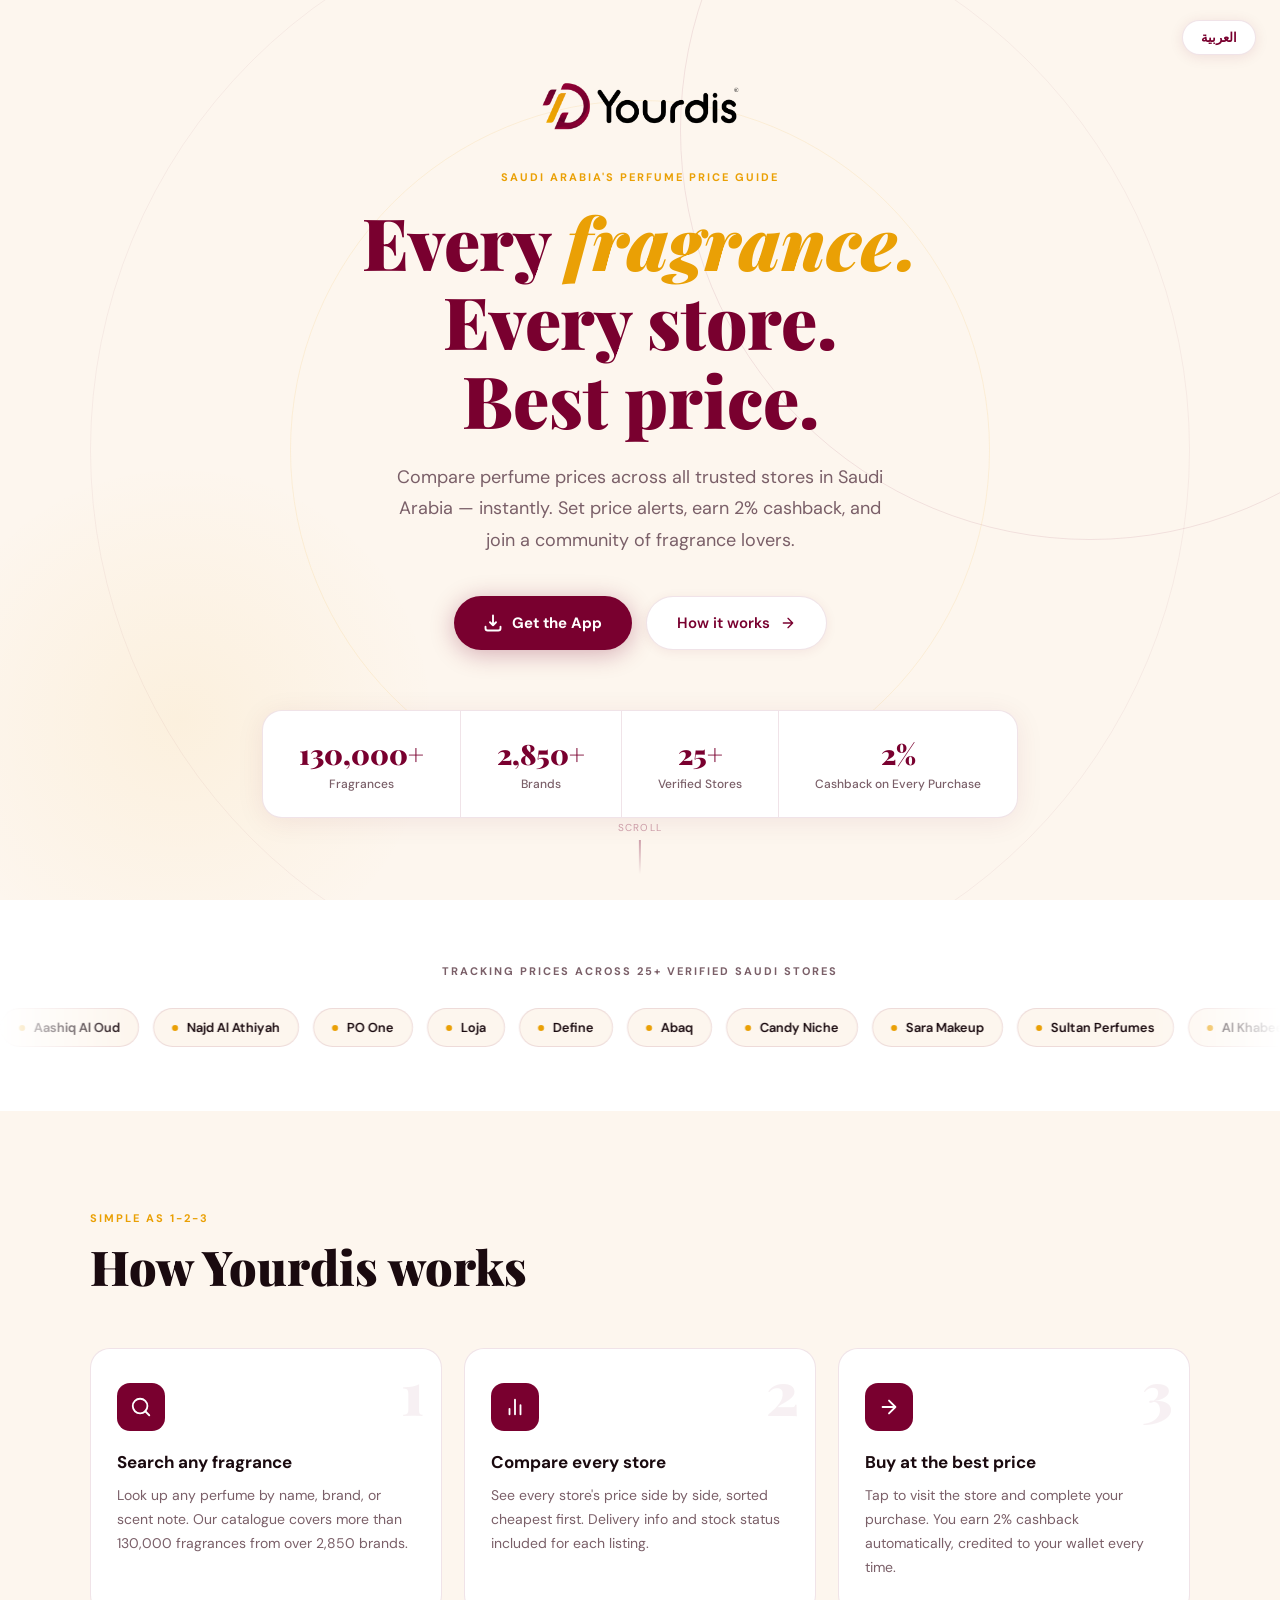
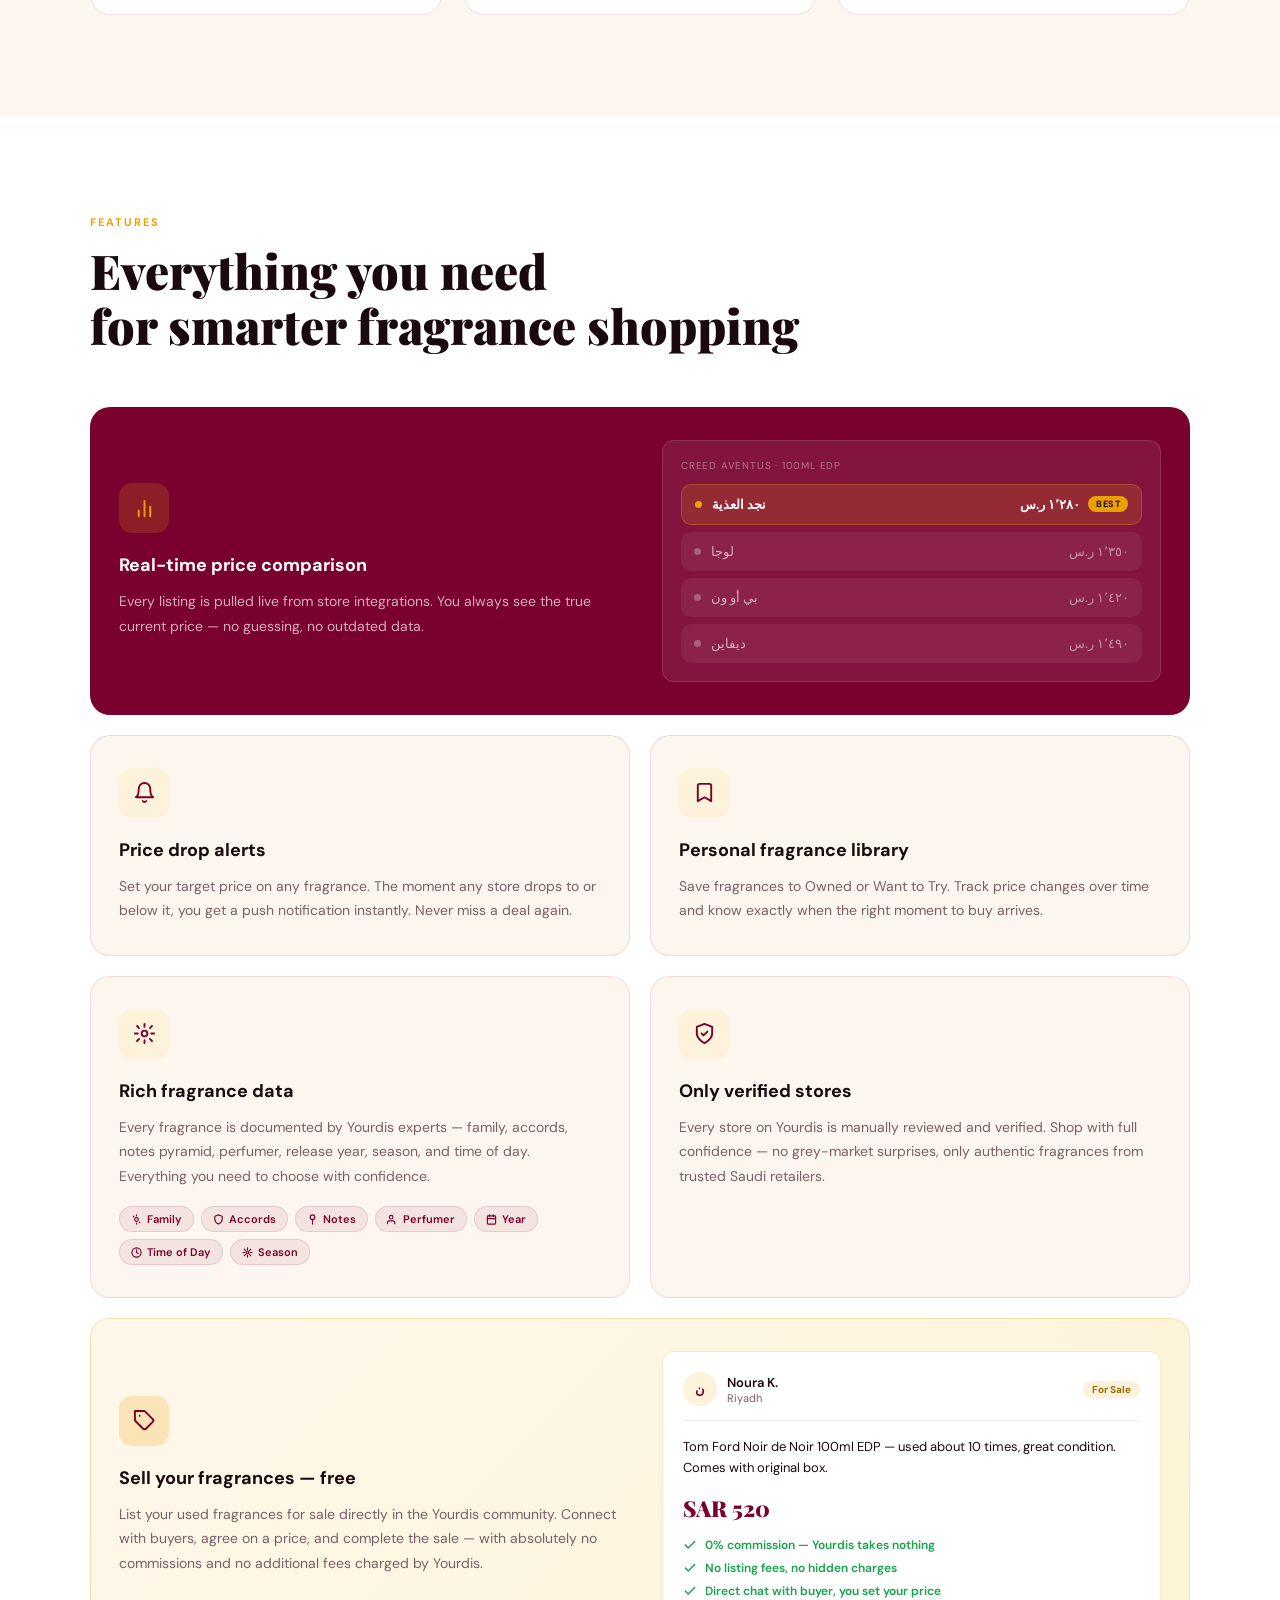
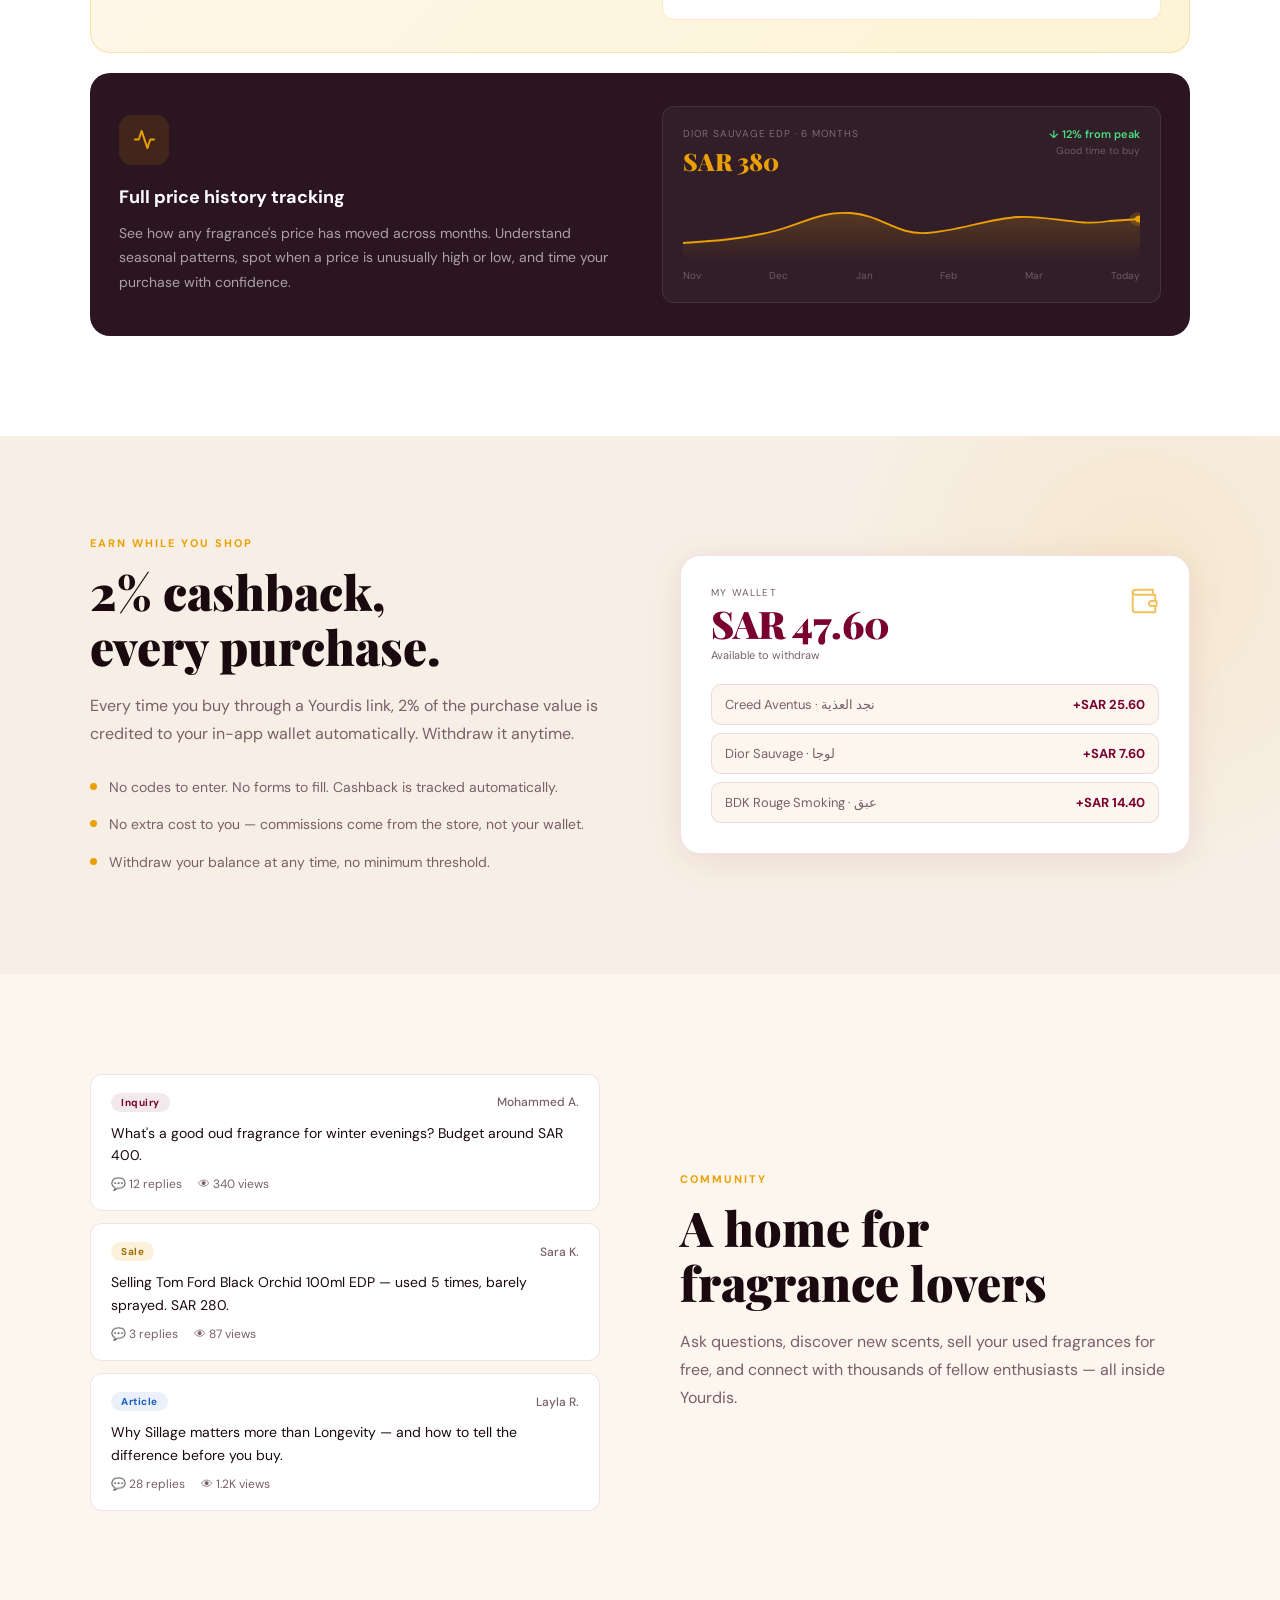
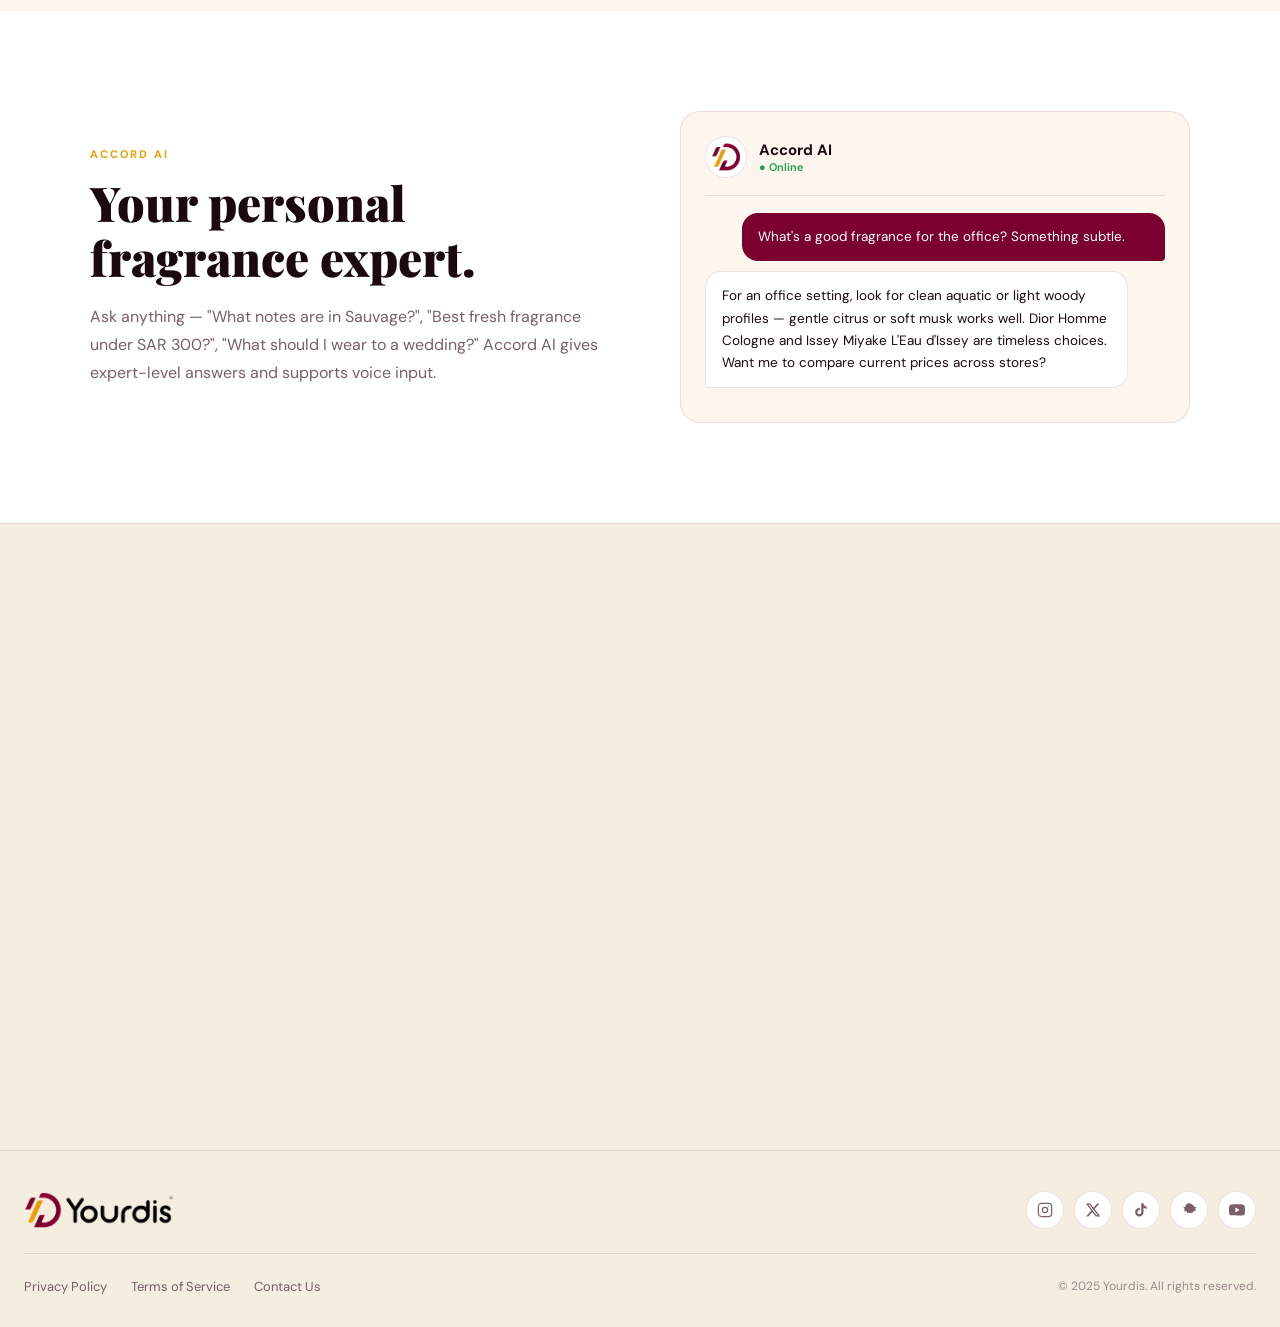
==== commit cfdcffc7: "Add files via upload" ====
--- a/index.html
+++ b/index.html
@@ -4,9 +4,6 @@
 <meta charset="UTF-8" />
 <meta name="viewport" content="width=device-width, initial-scale=1.0" />
 
-<!-- ══════════════════════════════════════════
-     PRIMARY META
-══════════════════════════════════════════ -->
 <title>Yourdis | Compare Perfume Prices in Saudi Arabia – يوردس</title>
 <meta name="description" content="Yourdis is Saudi Arabia's perfume price comparison app. Compare prices across 25+ verified stores, set drop alerts, earn 2% cashback, and shop with confidence. 130,000+ fragrances, 2,850+ brands." />
 <meta name="keywords" content="perfume price comparison Saudi Arabia, عطور, مقارنة أسعار عطور, yourdis, fragrance deals KSA, buy perfume cheap Riyadh, عاشق العطور, نجد العذية" />
@@ -14,9 +11,6 @@
 <meta name="robots" content="index, follow, max-snippet:-1, max-image-preview:large, max-video-preview:-1" />
 <link rel="canonical" href="https://yourdis.com/" />
 
-<!-- ══════════════════════════════════════════
-     OPEN GRAPH (Facebook, WhatsApp, LinkedIn)
-══════════════════════════════════════════ -->
 <meta property="og:type" content="website" />
 <meta property="og:site_name" content="Yourdis" />
 <meta property="og:url" content="https://yourdis.com/" />
@@ -29,43 +23,27 @@
 <meta property="og:locale" content="en_US" />
 <meta property="og:locale:alternate" content="ar_SA" />
 
-<!-- ══════════════════════════════════════════
-     TWITTER / X CARD
-══════════════════════════════════════════ -->
 <meta name="twitter:card" content="summary_large_image" />
-<meta name="twitter:site" content="@yourdis" />
+<meta name="twitter:site" content="@yourdiscom" />
 <meta name="twitter:title" content="Yourdis – Compare Perfume Prices in Saudi Arabia" />
 <meta name="twitter:description" content="Find the best perfume price across 25+ verified Saudi stores. Set alerts, earn 2% cashback, sell used fragrances free." />
 <meta name="twitter:image" content="https://yourdis.com/og-image.png" />
 
-<!-- ══════════════════════════════════════════
-     MOBILE / APP META
-══════════════════════════════════════════ -->
 <meta name="theme-color" content="#79002F" />
 <meta name="apple-mobile-web-app-capable" content="yes" />
 <meta name="apple-mobile-web-app-status-bar-style" content="default" />
 <meta name="apple-mobile-web-app-title" content="Yourdis" />
 <meta name="application-name" content="Yourdis" />
-<!-- Smart App Banner (iOS) -->
 <meta name="apple-itunes-app" content="app-id=6584529767" />
 
-<!-- ══════════════════════════════════════════
-     ICONS & MANIFEST
-══════════════════════════════════════════ -->
-<link rel="icon" type="image/png" href="/icon_Light.png" />
-<link rel="apple-touch-icon" href="/icon_Light.png" />
-<link rel="manifest" href="/manifest.json" />
-
-<!-- ══════════════════════════════════════════
-     HREFLANG — bilingual targeting
-══════════════════════════════════════════ -->
+<link rel="icon" type="image/png" href="icon_Light.png" />
+<link rel="apple-touch-icon" href="icon_Light.png" />
+<link rel="manifest" href="manifest.json" />
+
 <link rel="alternate" hreflang="en" href="https://yourdis.com/" />
 <link rel="alternate" hreflang="ar" href="https://yourdis.com/" />
 <link rel="alternate" hreflang="x-default" href="https://yourdis.com/" />
 
-<!-- ══════════════════════════════════════════
-     STRUCTURED DATA — WebSite + MobileApplication + Organization
-══════════════════════════════════════════ -->
 <script type="application/ld+json">
 {
   "@context": "https://schema.org",
@@ -80,217 +58,160 @@
       "inLanguage": ["en", "ar"],
       "potentialAction": {
         "@type": "SearchAction",
-        "target": {
-          "@type": "EntryPoint",
-          "urlTemplate": "https://yourdis.com/search?q={search_term_string}"
-        },
+        "target": { "@type": "EntryPoint", "urlTemplate": "https://yourdis.com/search?q={search_term_string}" },
         "query-input": "required name=search_term_string"
       }
     },
     {
       "@type": "Organization",
       "@id": "https://yourdis.com/#organization",
-      "name": "Yourdis",
-      "alternateName": "يوردس",
+      "name": "Yourdis", "alternateName": "يوردس",
       "url": "https://yourdis.com/",
-      "logo": {
-        "@type": "ImageObject",
-        "url": "https://yourdis.com/logo_Light.png"
-      },
+      "logo": { "@type": "ImageObject", "url": "https://yourdis.com/logo_Light.png" },
       "sameAs": [
         "https://apps.apple.com/sa/app/yourdis/id6584529767",
-        "https://play.google.com/store/apps/details?id=com.yourdis"
+        "https://play.google.com/store/apps/details?id=com.yourdis",
+        "https://instagram.com/yourdiscom",
+        "https://x.com/yourdiscom",
+        "https://tiktok.com/@yourdiscom",
+        "https://youtube.com/@yourdiscom"
       ],
-      "areaServed": {
-        "@type": "Country",
-        "name": "Saudi Arabia"
-      }
+      "areaServed": { "@type": "Country", "name": "Saudi Arabia" },
+      "contactPoint": { "@type": "ContactPoint", "email": "info@yourdis.com", "contactType": "customer support" }
     },
     {
       "@type": "MobileApplication",
       "@id": "https://yourdis.com/#app",
-      "name": "Yourdis",
-      "alternateName": "يوردس",
+      "name": "Yourdis", "alternateName": "يوردس",
       "description": "Compare perfume prices across 25+ verified Saudi stores. Set price alerts, earn 2% cashback, and sell used fragrances for free.",
       "applicationCategory": "ShoppingApplication",
       "operatingSystem": ["iOS", "Android"],
-      "offers": {
-        "@type": "Offer",
-        "price": "0",
-        "priceCurrency": "SAR"
-      },
-      "aggregateRating": {
-        "@type": "AggregateRating",
-        "ratingValue": "4.8",
-        "ratingCount": "120"
-      },
+      "offers": { "@type": "Offer", "price": "0", "priceCurrency": "SAR" },
+      "aggregateRating": { "@type": "AggregateRating", "ratingValue": "4.8", "ratingCount": "120" },
       "installUrl": [
         "https://apps.apple.com/sa/app/yourdis/id6584529767",
         "https://play.google.com/store/apps/details?id=com.yourdis"
-      ],
-      "screenshot": "https://yourdis.com/screenshot.png",
-      "featureList": [
-        "Real-time perfume price comparison",
-        "Price drop alerts",
-        "2% cashback on purchases",
-        "Personal fragrance library",
-        "Community marketplace",
-        "Accord AI fragrance assistant",
-        "Price history tracking"
       ]
-    },
-    {
-      "@type": "WebPage",
-      "@id": "https://yourdis.com/#webpage",
-      "url": "https://yourdis.com/",
-      "name": "Yourdis – Compare Perfume Prices in Saudi Arabia",
-      "isPartOf": { "@id": "https://yourdis.com/#website" },
-      "about": { "@id": "https://yourdis.com/#organization" },
-      "description": "Find the best perfume price across 25+ verified Saudi stores. Set drop alerts, earn 2% cashback, and join a fragrance community.",
-      "inLanguage": ["en", "ar"],
-      "breadcrumb": {
-        "@type": "BreadcrumbList",
-        "itemListElement": [{
-          "@type": "ListItem",
-          "position": 1,
-          "name": "Home",
-          "item": "https://yourdis.com/"
-        }]
-      }
     },
     {
       "@type": "FAQPage",
       "mainEntity": [
-        {
-          "@type": "Question",
-          "name": "Is Yourdis free to use?",
-          "acceptedAnswer": {
-            "@type": "Answer",
-            "text": "Yes, Yourdis is completely free. You can compare prices, set alerts, and browse fragrances at no cost. You also earn 2% cashback on every purchase made through the app."
-          }
-        },
-        {
-          "@type": "Question",
-          "name": "How does Yourdis cashback work?",
-          "acceptedAnswer": {
-            "@type": "Answer",
-            "text": "Every time you buy a perfume through a Yourdis link, 2% of the purchase value is automatically credited to your in-app wallet. You can withdraw it at any time with no minimum threshold."
-          }
-        },
-        {
-          "@type": "Question",
-          "name": "Can I sell my used fragrances on Yourdis?",
-          "acceptedAnswer": {
-            "@type": "Answer",
-            "text": "Yes. You can list your used fragrances for sale in the Yourdis community with zero commission and no additional fees. Yourdis takes nothing from the sale."
-          }
-        },
-        {
-          "@type": "Question",
-          "name": "Which stores does Yourdis track?",
-          "acceptedAnswer": {
-            "@type": "Answer",
-            "text": "Yourdis tracks prices across 25+ verified Saudi fragrance stores including Aashiq Al Oud, Najd Al Athiyah, PO One, Loja, Define, Abaq, Candy Niche, Sultan Perfumes, Al Khabeer Perfumes, and more."
-          }
-        }
+        { "@type": "Question", "name": "Is Yourdis free to use?",
+          "acceptedAnswer": { "@type": "Answer", "text": "Yes. Yourdis is completely free. You can compare prices, set alerts, and browse fragrances at no cost. You also earn 2% cashback on every purchase made through the app." } },
+        { "@type": "Question", "name": "How does Yourdis cashback work?",
+          "acceptedAnswer": { "@type": "Answer", "text": "Every time you buy a perfume through a Yourdis link, 2% of the purchase value is automatically credited to your in-app wallet. You can withdraw it at any time with no minimum threshold." } },
+        { "@type": "Question", "name": "Can I sell my used fragrances on Yourdis?",
+          "acceptedAnswer": { "@type": "Answer", "text": "Yes. You can list your used fragrances for sale in the Yourdis community with zero commission and no additional fees." } },
+        { "@type": "Question", "name": "Which stores does Yourdis track?",
+          "acceptedAnswer": { "@type": "Answer", "text": "Yourdis tracks prices across 25+ verified Saudi fragrance stores including Aashiq Al Oud, Najd Al Athiyah, PO One, Loja, Define, Abaq, Candy Niche, Sultan Perfumes, Al Khabeer Perfumes, and more." } }
       ]
     }
   ]
 }
 </script>
 
-<!-- ══════════════════════════════════════════
-     PERFORMANCE — font preload
-══════════════════════════════════════════ -->
 <link rel="preconnect" href="https://fonts.googleapis.com" />
 <link rel="preconnect" href="https://fonts.gstatic.com" crossorigin />
 <link rel="preload" as="style" href="https://fonts.googleapis.com/css2?family=Playfair+Display:ital,wght@0,700;0,900;1,700&family=DM+Sans:wght@300;400;500;600&family=Cairo:wght@400;600;700;900&display=swap" />
 <link href="https://fonts.googleapis.com/css2?family=Playfair+Display:ital,wght@0,700;0,900;1,700&family=DM+Sans:wght@300;400;500;600&family=Cairo:wght@400;600;700;900&display=swap" rel="stylesheet" />
 
-<!-- ══════════════════════════════════════════
-     ANALYTICS PLACEHOLDER
-     Replace GA_MEASUREMENT_ID with your actual
-     Google Analytics 4 stream ID before launch.
-══════════════════════════════════════════ -->
-<!-- Google tag (gtag.js) — uncomment and replace ID when ready
+<!-- Analytics — uncomment & replace IDs before launch
 <script async src="https://www.googletagmanager.com/gtag/js?id=GA_MEASUREMENT_ID"></script>
-<script>
-  window.dataLayer = window.dataLayer || [];
-  function gtag(){dataLayer.push(arguments);}
-  gtag('js', new Date());
-  gtag('config', 'GA_MEASUREMENT_ID');
-</script>
+<script>window.dataLayer=window.dataLayer||[];function gtag(){dataLayer.push(arguments);}gtag('js',new Date());gtag('config','GA_MEASUREMENT_ID');</script>
 -->
 
-<!-- Google Tag Manager — uncomment and replace GTM-XXXXXXX when ready
-<script>(function(w,d,s,l,i){w[l]=w[l]||[];w[l].push({'gtm.start':
-new Date().getTime(),event:'gtm.js'});var f=d.getElementsByTagName(s)[0],
-j=d.createElement(s),dl=l!='dataLayer'?'&l='+l:'';j.async=true;j.src=
-'https://www.googletagmanager.com/gtm.js?id='+i+dl;f.parentNode.insertBefore(j,f);
-})(window,document,'script','dataLayer','GTM-XXXXXXX');</script>
--->
+<script src="translations.js"></script>
 
 <style>
-/* ─── TOKENS ─── */
+/* ══════════════════════════════════════════
+   TOKENS
+══════════════════════════════════════════ */
 :root {
   --crimson: #79002F;
-  --crimson-deep: #55001f;
   --gold: #EAA005;
-  --gold-light: #f5b830;
   --gold-pale: #fdf3da;
-  --cream: #FDF6EE;          /* warm ivory */
-  --parchment: #F5EDE0;      /* deeper warm tone */
-  --blush: #F9EEE8;          /* soft rose-tinted white */
+  --cream: #FDF6EE;
+  --parchment: #F5EDE0;
+  --cashback-bg: #F7EFE5;
   --ink: #1a0a0f;
   --muted: #7a5f68;
   --border: rgba(121,0,47,0.11);
   --white: #ffffff;
   --radius: 20px;
   --radius-sm: 12px;
-
-  /* Section backgrounds — no pure black/dark-crimson */
-  --hero-bg: #FDF6EE;          /* warm cream hero */
-  --cashback-bg: #F7EFE5;      /* parchment for cashback */
-  --footer-bg: #4A1228;        /* deep rose-burgundy — replaced below */
-}
-
+}
+
+/* ══════════════════════════════════════════
+   RESET & BASE
+══════════════════════════════════════════ */
 *, *::before, *::after { box-sizing: border-box; margin: 0; padding: 0; }
 html { scroll-behavior: smooth; }
-body {
-  font-family: 'DM Sans', sans-serif;
-  background: var(--cream); color: var(--ink); overflow-x: hidden;
-}
+body { font-family: 'DM Sans', sans-serif; background: var(--cream); color: var(--ink); overflow-x: hidden; }
 body.ar { font-family: 'Cairo', sans-serif; direction: rtl; }
 img { display: block; max-width: 100%; }
 a { text-decoration: none; color: inherit; }
 button { cursor: pointer; border: none; background: none; font-family: inherit; }
 
-/* ─── LANG TOGGLE ─── */
+/* ══════════════════════════════════════════
+   PAGE SWITCHING
+   Only one .page is visible at a time.
+══════════════════════════════════════════ */
+.page { display: none; }
+.page.active { display: block; }
+
+/* ══════════════════════════════════════════
+   SHARED NAV (legal pages)
+══════════════════════════════════════════ */
+.site-nav {
+  background: var(--white); border-bottom: 1.5px solid var(--border);
+  padding: 16px 24px;
+  display: flex; justify-content: space-between; align-items: center;
+  position: sticky; top: 0; z-index: 100;
+}
+.site-nav .nav-logo img { height: 34px; width: auto; display: block; }
+.site-nav .nav-right { display: flex; align-items: center; gap: 20px; }
+.nav-back {
+  display: flex; align-items: center; gap: 6px;
+  font-size: 13px; font-weight: 600; color: var(--muted);
+  cursor: pointer; transition: color 0.2s;
+  background: none; border: none; font-family: inherit;
+}
+.nav-back:hover { color: var(--crimson); }
+.nav-back svg { width: 16px; height: 16px; }
+
+/* ══════════════════════════════════════════
+   LANG TOGGLE (fixed, landing page)
+══════════════════════════════════════════ */
 #lang-toggle {
   position: fixed; top: 20px; right: 24px; z-index: 1000;
   background: var(--white); border: 1.5px solid var(--border);
   border-radius: 50px; padding: 8px 18px;
   font-size: 13px; font-weight: 600; color: var(--crimson);
-  letter-spacing: 0.02em;
   box-shadow: 0 2px 14px rgba(121,0,47,0.10);
   transition: background 0.2s, color 0.2s;
 }
 body.ar #lang-toggle { right: auto; left: 24px; }
 #lang-toggle:hover { background: var(--crimson); color: #fff; }
 
-/* ══════════════════════════════════════════
-   HERO — warm cream, logo on white bg
+/* Lang toggle inside nav (legal pages) */
+.nav-lang-toggle {
+  background: var(--white); border: 1.5px solid var(--border);
+  border-radius: 50px; padding: 7px 16px;
+  font-size: 13px; font-weight: 600; color: var(--crimson);
+  transition: background 0.2s, color 0.2s;
+}
+.nav-lang-toggle:hover { background: var(--crimson); color: #fff; }
+
+/* ══════════════════════════════════════════
+   LANDING — HERO
 ══════════════════════════════════════════ */
 .hero {
-  min-height: 100svh;
-  background: var(--hero-bg);
+  min-height: 100svh; background: var(--cream);
   position: relative; overflow: hidden;
   display: flex; flex-direction: column;
   align-items: center; justify-content: center;
-  padding: 80px 24px 80px;
-}
-
-/* Decorative botanical rings — subtle on cream */
+  padding: 80px 24px;
+}
 .hero::before {
   content: ''; position: absolute;
   width: 820px; height: 820px; border-radius: 50%;
@@ -313,13 +234,8 @@
   border-radius: 50%; border: 1px solid rgba(234,160,5,0.10);
   top: 50%; left: 50%; transform: translate(-50%,-50%); pointer-events: none;
 }
-
-/* Logo on cream — displayed naturally, no background */
-.hero-logo {
-  position: relative; z-index: 2; margin-bottom: 40px;
-}
+.hero-logo { position: relative; z-index: 2; margin-bottom: 40px; }
 .hero-logo img { height: 48px; width: auto; display: block; }
-
 .hero-eyebrow {
   position: relative; z-index: 2;
   font-size: 11px; font-weight: 700; letter-spacing: 0.18em;
@@ -333,8 +249,7 @@
   max-width: 780px; margin-bottom: 22px;
 }
 .hero-headline em { font-style: italic; color: var(--gold); }
-body.ar .hero-headline { font-family: 'Cairo', sans-serif; font-weight: 900; line-height: 1.3; }
-
+body.ar .hero-headline { font-family: 'Cairo', sans-serif; line-height: 1.3; }
 .hero-sub {
   position: relative; z-index: 2;
   font-size: clamp(15px, 2.5vw, 18px); color: var(--muted);
@@ -364,31 +279,21 @@
   transition: background 0.2s, color 0.2s;
 }
 .btn-secondary:hover { background: var(--crimson); color: #fff; }
-
-/* Hero stats */
 .hero-stats {
   position: relative; z-index: 2;
-  display: flex; gap: 0; flex-wrap: wrap; justify-content: center;
+  display: flex; flex-wrap: wrap; justify-content: center;
   background: var(--white); border-radius: 20px;
   border: 1.5px solid var(--border);
   box-shadow: 0 4px 28px rgba(121,0,47,0.08);
   overflow: hidden;
 }
-.stat-item {
-  text-align: center; padding: 24px 36px;
-  border-inline-end: 1.5px solid var(--border);
-}
+.stat-item { text-align: center; padding: 24px 36px; border-inline-end: 1.5px solid var(--border); }
 .stat-item:last-child { border-inline-end: none; }
-.stat-number {
-  font-family: 'Playfair Display', serif;
-  font-size: 28px; font-weight: 900; color: var(--crimson); display: block;
-}
+.stat-number { font-family: 'Playfair Display', serif; font-size: 28px; font-weight: 900; color: var(--crimson); display: block; }
 .stat-label { font-size: 12px; color: var(--muted); font-weight: 500; margin-top: 3px; }
-
 .scroll-hint {
   position: absolute; bottom: 26px; left: 50%; transform: translateX(-50%);
-  z-index: 2; display: flex; flex-direction: column;
-  align-items: center; gap: 6px; opacity: 0.35;
+  z-index: 2; display: flex; flex-direction: column; align-items: center; gap: 6px; opacity: 0.35;
 }
 .scroll-hint span { font-size: 10px; color: var(--crimson); letter-spacing: 0.12em; }
 .scroll-dot {
@@ -402,7 +307,7 @@
 }
 
 /* ══════════════════════════════════════════
-   SHARED
+   SHARED SECTION STYLES
 ══════════════════════════════════════════ */
 section { padding: 100px 24px; }
 .container { max-width: 1100px; margin: 0 auto; }
@@ -431,51 +336,32 @@
   overflow: hidden;
   -webkit-mask-image: linear-gradient(to right, transparent, black 10%, black 90%, transparent);
   mask-image: linear-gradient(to right, transparent, black 10%, black 90%, transparent);
-  /* Force LTR so translateX behaves identically regardless of page direction */
   direction: ltr;
 }
 .marquee-track {
-  display: flex;
-  animation: marquee 40s linear infinite;
-  width: max-content;
-  will-change: transform;
-  /* Always LTR so the pill order and motion are consistent */
-  direction: ltr;
-}
-@keyframes marquee {
-  from { transform: translateX(0); }
-  to   { transform: translateX(-50%); }
-}
+  display: flex; animation: marquee 40s linear infinite;
+  width: max-content; will-change: transform; direction: ltr;
+}
+@keyframes marquee { from { transform: translateX(0); } to { transform: translateX(-50%); } }
 .store-pill {
   display: flex; align-items: center; gap: 9px;
   background: var(--cream); border: 1.5px solid var(--border);
   padding: 10px 18px; border-radius: 50px; white-space: nowrap; flex-shrink: 0;
-  margin-right: 14px; /* fixed physical margin — not inline-end — so it's always trailing */
-  transition: border-color 0.2s, background 0.2s;
+  margin-right: 14px; transition: border-color 0.2s, background 0.2s;
 }
 .store-pill:hover { border-color: var(--gold); background: var(--gold-pale); }
 .store-pill-dot { width: 6px; height: 6px; border-radius: 50%; background: var(--gold); flex-shrink: 0; }
-.store-pill-name-ar { font-size: 13px; font-weight: 600; color: var(--ink); }
-.store-pill-name-en { font-size: 13px; font-weight: 600; color: var(--ink); }
-/* Show correct language name — controlled by body class only, not direction */
-body.en .store-pill-name-ar { display: none; }
-body.en .store-pill-name-en { display: inline; }
-body.ar .store-pill-name-en { display: none; }
-body.ar .store-pill-name-ar { display: inline; }
+.store-pill-name { font-size: 13px; font-weight: 600; color: var(--ink); }
 
 /* ══════════════════════════════════════════
    HOW IT WORKS
 ══════════════════════════════════════════ */
 .how-section { background: var(--cream); }
-.how-grid {
-  display: grid; grid-template-columns: repeat(auto-fit, minmax(240px, 1fr));
-  gap: 22px; margin-top: 54px;
-}
+.how-grid { display: grid; grid-template-columns: repeat(auto-fit, minmax(240px, 1fr)); gap: 22px; margin-top: 54px; }
 .how-card {
   background: var(--white); border-radius: var(--radius);
   padding: 34px 26px; position: relative; overflow: hidden;
-  border: 1.5px solid var(--border);
-  transition: transform 0.3s, box-shadow 0.3s;
+  border: 1.5px solid var(--border); transition: transform 0.3s, box-shadow 0.3s;
 }
 .how-card:hover { transform: translateY(-5px); box-shadow: 0 18px 52px rgba(121,0,47,0.09); }
 .how-step-num {
@@ -484,11 +370,7 @@
   position: absolute; top: 12px; right: 16px;
 }
 body.ar .how-step-num { right: auto; left: 16px; }
-.how-icon {
-  width: 48px; height: 48px; background: var(--crimson);
-  border-radius: 13px; display: flex; align-items: center;
-  justify-content: center; margin-bottom: 20px;
-}
+.how-icon { width: 48px; height: 48px; background: var(--crimson); border-radius: 13px; display: flex; align-items: center; justify-content: center; margin-bottom: 20px; }
 .how-icon svg { width: 22px; height: 22px; color: #fff; }
 .how-card h3 { font-size: 17px; font-weight: 700; margin-bottom: 10px; color: var(--ink); }
 body.ar .how-card h3 { font-family: 'Cairo', sans-serif; }
@@ -498,45 +380,23 @@
    FEATURES
 ══════════════════════════════════════════ */
 .features-section { background: var(--white); }
-.features-grid {
-  display: grid; grid-template-columns: 1fr 1fr;
-  gap: 20px; margin-top: 54px;
-}
-.feat-card {
-  background: var(--cream); border-radius: var(--radius);
-  padding: 32px 28px; border: 1.5px solid var(--border);
-  transition: box-shadow 0.3s;
-}
+.features-grid { display: grid; grid-template-columns: 1fr 1fr; gap: 20px; margin-top: 54px; }
+.feat-card { background: var(--cream); border-radius: var(--radius); padding: 32px 28px; border: 1.5px solid var(--border); transition: box-shadow 0.3s; }
 .feat-card:hover { box-shadow: 0 12px 40px rgba(121,0,47,0.08); }
-
-/* Compare: crimson bg, full width */
 .feat-card.featured {
   background: var(--crimson); border-color: transparent;
-  grid-column: span 2;
-  display: grid; grid-template-columns: 1fr 1fr;
-  gap: 44px; align-items: center;
-}
-/* Sell feature: gold-tinted, full width */
+  grid-column: span 2; display: grid; grid-template-columns: 1fr 1fr; gap: 44px; align-items: center;
+}
 .feat-card.sell {
-  background: linear-gradient(135deg, #FEF8EC 0%, #FDF3D5 100%);
+  background: linear-gradient(135deg, #FEF8EC, #FDF3D5);
   border-color: rgba(234,160,5,0.25);
-  grid-column: span 2;
-  display: grid; grid-template-columns: 1fr 1fr;
-  gap: 44px; align-items: center;
-}
-/* History: deep wine, full width */
+  grid-column: span 2; display: grid; grid-template-columns: 1fr 1fr; gap: 44px; align-items: center;
+}
 .feat-card.history {
   background: #2A1520; border-color: transparent;
-  grid-column: span 2;
-  display: grid; grid-template-columns: 1fr 1fr;
-  gap: 44px; align-items: center;
-}
-
-.feat-icon {
-  width: 50px; height: 50px; background: var(--gold-pale);
-  border-radius: 13px; display: flex; align-items: center;
-  justify-content: center; margin-bottom: 20px;
-}
+  grid-column: span 2; display: grid; grid-template-columns: 1fr 1fr; gap: 44px; align-items: center;
+}
+.feat-icon { width: 50px; height: 50px; background: var(--gold-pale); border-radius: 13px; display: flex; align-items: center; justify-content: center; margin-bottom: 20px; }
 .feat-icon svg { width: 23px; height: 23px; color: var(--crimson); }
 .feat-card.featured .feat-icon { background: rgba(234,160,5,0.18); }
 .feat-card.featured .feat-icon svg { color: var(--gold); }
@@ -544,30 +404,16 @@
 .feat-card.sell .feat-icon svg { color: var(--crimson); }
 .feat-card.history .feat-icon { background: rgba(234,160,5,0.12); }
 .feat-card.history .feat-icon svg { color: var(--gold); }
-
 .feat-card h3 { font-size: 18px; font-weight: 700; margin-bottom: 12px; color: var(--ink); }
 body.ar .feat-card h3 { font-family: 'Cairo', sans-serif; }
-.feat-card.featured h3 { color: #fff; }
-.feat-card.history h3 { color: #fff; }
-.feat-card.sell h3 { color: var(--ink); }
+.feat-card.featured h3, .feat-card.history h3 { color: #fff; }
 .feat-card p { font-size: 14px; color: var(--muted); line-height: 1.75; }
 .feat-card.featured p { color: rgba(255,255,255,0.68); }
 .feat-card.history p { color: rgba(255,255,255,0.60); }
-.feat-card.sell p { color: var(--muted); }
-
-/* Compare mock */
-.compare-mock {
-  background: rgba(255,255,255,0.08); border-radius: var(--radius-sm);
-  padding: 18px; border: 1px solid rgba(255,255,255,0.12);
-}
-.compare-mock-label {
-  font-size: 10px; color: rgba(255,255,255,0.40);
-  letter-spacing: 0.08em; text-transform: uppercase; margin-bottom: 12px;
-}
-.compare-mock-row {
-  display: flex; align-items: center; justify-content: space-between;
-  padding: 11px 13px; border-radius: 10px; margin-bottom: 7px; font-size: 13px;
-}
+
+.compare-mock { background: rgba(255,255,255,0.08); border-radius: var(--radius-sm); padding: 18px; border: 1px solid rgba(255,255,255,0.12); }
+.compare-mock-label { font-size: 10px; color: rgba(255,255,255,0.40); letter-spacing: 0.08em; text-transform: uppercase; margin-bottom: 12px; }
+.compare-mock-row { display: flex; align-items: center; justify-content: space-between; padding: 11px 13px; border-radius: 10px; margin-bottom: 7px; font-size: 13px; }
 .compare-mock-row:last-child { margin-bottom: 0; }
 .compare-mock-row.best { background: rgba(234,160,5,0.17); border: 1px solid rgba(234,160,5,0.28); }
 .compare-mock-row.regular { background: rgba(255,255,255,0.06); }
@@ -575,60 +421,27 @@
 .compare-mock-row.best .store-dot { background: var(--gold); }
 .store-name { color: rgba(255,255,255,0.65); flex: 1; margin: 0 10px; }
 .compare-mock-row.best .store-name { color: #fff; font-weight: 600; }
-.store-price { color: rgba(255,255,255,0.50); font-weight: 500; font-size: 13px; }
+.store-price { color: rgba(255,255,255,0.50); font-weight: 500; }
 .compare-mock-row.best .store-price { color: #fff; font-weight: 700; }
-.best-badge {
-  background: var(--gold); color: var(--ink); font-size: 9px; font-weight: 700;
-  padding: 2px 8px; border-radius: 20px; letter-spacing: 0.05em; margin-inline-start: 8px;
-}
-
-/* Sell mock UI */
-.sell-mock {
-  background: var(--white); border-radius: var(--radius-sm);
-  padding: 20px; border: 1.5px solid rgba(234,160,5,0.22);
-}
-.sell-mock-header {
-  display: flex; align-items: center; gap: 10px; margin-bottom: 16px;
-  padding-bottom: 14px; border-bottom: 1px solid rgba(121,0,47,0.09);
-}
-.sell-mock-avatar {
-  width: 34px; height: 34px; background: var(--gold-pale);
-  border-radius: 50%; display: flex; align-items: center; justify-content: center;
-  font-size: 13px; font-weight: 700; color: var(--crimson);
-}
+.best-badge { background: var(--gold); color: var(--ink); font-size: 9px; font-weight: 700; padding: 2px 8px; border-radius: 20px; letter-spacing: 0.05em; margin-inline-start: 8px; }
+
+.sell-mock { background: var(--white); border-radius: var(--radius-sm); padding: 20px; border: 1.5px solid rgba(234,160,5,0.22); }
+.sell-mock-header { display: flex; align-items: center; gap: 10px; margin-bottom: 16px; padding-bottom: 14px; border-bottom: 1px solid rgba(121,0,47,0.09); }
+.sell-mock-avatar { width: 34px; height: 34px; background: var(--gold-pale); border-radius: 50%; display: flex; align-items: center; justify-content: center; font-size: 13px; font-weight: 700; color: var(--crimson); }
 .sell-mock-username { font-size: 13px; font-weight: 600; color: var(--ink); }
-.sell-mock-badge {
-  background: rgba(234,160,5,0.14); color: #9a6e00;
-  font-size: 10px; font-weight: 700; padding: 2px 9px; border-radius: 20px;
-  margin-inline-start: auto;
-}
+.sell-mock-badge { background: rgba(234,160,5,0.14); color: #9a6e00; font-size: 10px; font-weight: 700; padding: 2px 9px; border-radius: 20px; margin-inline-start: auto; }
+.sell-mock-city { font-size: 11px; color: var(--muted); }
 .sell-mock-body { font-size: 13px; color: var(--ink); line-height: 1.6; margin-bottom: 14px; }
-.sell-mock-price {
-  font-family: 'Playfair Display', serif;
-  font-size: 22px; font-weight: 900; color: var(--crimson); margin-bottom: 14px;
-}
+.sell-mock-price { font-family: 'Playfair Display', serif; font-size: 22px; font-weight: 900; color: var(--crimson); margin-bottom: 14px; }
 .sell-mock-perks { display: flex; flex-direction: column; gap: 7px; }
-.sell-perk {
-  display: flex; align-items: center; gap: 8px;
-  font-size: 12px; font-weight: 600; color: #16a34a;
-}
-.sell-perk svg { width: 14px; height: 14px; color: #16a34a; flex-shrink: 0; }
-
-/* Data tags */
+.sell-perk { display: flex; align-items: center; gap: 8px; font-size: 12px; font-weight: 600; color: #16a34a; }
+.sell-perk svg { width: 14px; height: 14px; flex-shrink: 0; }
+
 .data-tags { display: flex; flex-wrap: wrap; gap: 7px; margin-top: 18px; }
-.data-tag {
-  display: flex; align-items: center; gap: 5px;
-  background: rgba(121,0,47,0.07); border: 1px solid rgba(121,0,47,0.11);
-  padding: 5px 11px; border-radius: 20px;
-  font-size: 11px; font-weight: 600; color: var(--crimson);
-}
+.data-tag { display: flex; align-items: center; gap: 5px; background: rgba(121,0,47,0.07); border: 1px solid rgba(121,0,47,0.11); padding: 5px 11px; border-radius: 20px; font-size: 11px; font-weight: 600; color: var(--crimson); }
 .data-tag svg { width: 11px; height: 11px; flex-shrink: 0; }
 
-/* Price history chart */
-.history-chart {
-  background: rgba(255,255,255,0.04); border-radius: var(--radius-sm);
-  padding: 20px; border: 1px solid rgba(255,255,255,0.09);
-}
+.history-chart { background: rgba(255,255,255,0.04); border-radius: var(--radius-sm); padding: 20px; border: 1px solid rgba(255,255,255,0.09); }
 .chart-header { display: flex; justify-content: space-between; align-items: flex-start; margin-bottom: 16px; }
 .chart-title { font-size: 10px; color: rgba(255,255,255,0.35); letter-spacing: 0.08em; text-transform: uppercase; margin-bottom: 5px; }
 .chart-price { font-family: 'Playfair Display', serif; font-size: 24px; font-weight: 900; color: var(--gold); }
@@ -641,48 +454,31 @@
 
 @media (max-width: 700px) {
   .features-grid { grid-template-columns: 1fr; }
-  .feat-card.featured, .feat-card.sell, .feat-card.history {
-    grid-column: span 1; grid-template-columns: 1fr;
-  }
-}
-
-/* ══════════════════════════════════════════
-   CASHBACK — parchment bg, logo placed clearly
+  .feat-card.featured, .feat-card.sell, .feat-card.history { grid-column: span 1; grid-template-columns: 1fr; }
+}
+
+/* ══════════════════════════════════════════
+   CASHBACK
 ══════════════════════════════════════════ */
 .cashback-section { background: var(--cashback-bg); position: relative; overflow: hidden; }
-.cashback-section::before {
-  content: ''; position: absolute;
-  width: 600px; height: 600px; border-radius: 50%;
-  background: radial-gradient(circle, rgba(234,160,5,0.10) 0%, transparent 70%);
-  top: -160px; right: -160px; pointer-events: none;
-}
+.cashback-section::before { content: ''; position: absolute; width: 600px; height: 600px; border-radius: 50%; background: radial-gradient(circle, rgba(234,160,5,0.10) 0%, transparent 70%); top: -160px; right: -160px; pointer-events: none; }
 .cashback-inner { display: grid; grid-template-columns: 1fr 1fr; gap: 80px; align-items: center; }
 .cashback-inner .section-title { color: var(--ink); }
 .cashback-inner .section-sub { color: var(--muted); }
-.cashback-wallet {
-  background: var(--white); border-radius: var(--radius);
-  border: 1.5px solid var(--border);
-  box-shadow: 0 6px 36px rgba(121,0,47,0.09);
-  padding: 30px;
-}
+.cashback-wallet { background: var(--white); border-radius: var(--radius); border: 1.5px solid var(--border); box-shadow: 0 6px 36px rgba(121,0,47,0.09); padding: 30px; }
 .wallet-header { display: flex; justify-content: space-between; align-items: flex-start; margin-bottom: 22px; }
 .wallet-label { font-size: 10px; color: var(--muted); letter-spacing: 0.12em; text-transform: uppercase; margin-bottom: 6px; }
 .wallet-balance { font-family: 'Playfair Display', serif; font-size: 38px; font-weight: 900; color: var(--crimson); line-height: 1; }
 .wallet-sub { font-size: 11px; color: var(--muted); margin-top: 5px; }
 .wallet-icon { color: var(--gold); opacity: 0.65; }
 .wallet-txns { display: flex; flex-direction: column; gap: 8px; }
-.txn-row {
-  display: flex; justify-content: space-between; align-items: center;
-  padding: 11px 13px; background: var(--cream);
-  border-radius: 10px; font-size: 13px; border: 1px solid var(--border);
-}
+.txn-row { display: flex; justify-content: space-between; align-items: center; padding: 11px 13px; background: var(--cream); border-radius: 10px; font-size: 13px; border: 1px solid var(--border); }
 .txn-name { color: var(--muted); }
 .txn-amount { color: var(--crimson); font-weight: 700; }
 .cashback-perks { display: flex; flex-direction: column; gap: 14px; margin-top: 28px; }
 .perk { display: flex; gap: 12px; align-items: flex-start; }
 .perk-dot { width: 7px; height: 7px; background: var(--gold); border-radius: 50%; margin-top: 7px; flex-shrink: 0; }
 .perk p { font-size: 14px; color: var(--muted); line-height: 1.65; }
-
 @media (max-width: 768px) { .cashback-inner { grid-template-columns: 1fr; gap: 40px; } }
 
 /* ══════════════════════════════════════════
@@ -691,11 +487,7 @@
 .community-section { background: var(--cream); }
 .community-inner { display: grid; grid-template-columns: 1fr 1fr; gap: 80px; align-items: center; }
 .community-posts { display: flex; flex-direction: column; gap: 12px; }
-.comm-post {
-  background: var(--white); border-radius: var(--radius-sm);
-  padding: 18px 20px; border: 1.5px solid var(--border);
-  transition: box-shadow 0.2s;
-}
+.comm-post { background: var(--white); border-radius: var(--radius-sm); padding: 18px 20px; border: 1.5px solid var(--border); transition: box-shadow 0.2s; }
 .comm-post:hover { box-shadow: 0 8px 28px rgba(121,0,47,0.08); }
 .comm-post-header { display: flex; justify-content: space-between; align-items: center; margin-bottom: 10px; }
 .comm-badge { font-size: 10px; font-weight: 700; padding: 3px 10px; border-radius: 20px; letter-spacing: 0.05em; }
@@ -712,72 +504,31 @@
 ══════════════════════════════════════════ */
 .ai-section { background: var(--white); }
 .ai-inner { display: grid; grid-template-columns: 1fr 1fr; gap: 80px; align-items: center; }
-.ai-chat-mock {
-  background: var(--cream); border-radius: var(--radius);
-  padding: 24px; border: 1.5px solid var(--border);
-}
-.ai-chat-header {
-  display: flex; align-items: center; gap: 12px;
-  padding-bottom: 17px; border-bottom: 1px solid var(--border); margin-bottom: 17px;
-}
-/* Avatar: white card, logo image on white — fully visible */
-.ai-avatar {
-  width: 42px; height: 42px; background: var(--white);
-  border-radius: 50%; overflow: hidden;
-  display: flex; align-items: center; justify-content: center;
-  border: 1.5px solid var(--border); flex-shrink: 0;
-}
+.ai-chat-mock { background: var(--cream); border-radius: var(--radius); padding: 24px; border: 1.5px solid var(--border); }
+.ai-chat-header { display: flex; align-items: center; gap: 12px; padding-bottom: 17px; border-bottom: 1px solid var(--border); margin-bottom: 17px; }
+.ai-avatar { width: 42px; height: 42px; background: var(--white); border-radius: 50%; overflow: hidden; display: flex; align-items: center; justify-content: center; border: 1.5px solid var(--border); flex-shrink: 0; }
 .ai-avatar img { width: 28px; height: 28px; object-fit: contain; }
 .ai-name { font-weight: 700; font-size: 15px; color: var(--ink); }
 .ai-status { font-size: 11px; color: #16a34a; font-weight: 600; }
-.ai-bubble {
-  padding: 13px 16px; border-radius: 16px; font-size: 13.5px;
-  line-height: 1.65; margin-bottom: 10px; max-width: 92%;
-}
-.ai-bubble.assistant {
-  background: var(--white); border: 1px solid var(--border);
-  border-bottom-left-radius: 4px; color: var(--ink);
-}
+.ai-bubble { padding: 13px 16px; border-radius: 16px; font-size: 13.5px; line-height: 1.65; margin-bottom: 10px; max-width: 92%; }
+.ai-bubble.assistant { background: var(--white); border: 1px solid var(--border); border-bottom-left-radius: 4px; color: var(--ink); }
 body.ar .ai-bubble.assistant { border-bottom-left-radius: 16px; border-bottom-right-radius: 4px; }
-.ai-bubble.user {
-  background: var(--crimson); color: #fff;
-  margin-left: auto; border-bottom-right-radius: 4px;
-}
+.ai-bubble.user { background: var(--crimson); color: #fff; margin-left: auto; border-bottom-right-radius: 4px; }
 body.ar .ai-bubble.user { margin-left: 0; margin-right: auto; border-bottom-right-radius: 16px; border-bottom-left-radius: 4px; }
 @media (max-width: 768px) { .ai-inner { grid-template-columns: 1fr; gap: 40px; } }
 
 /* ══════════════════════════════════════════
-   INSTALL — blush/warm white with logo clearly visible
-══════════════════════════════════════════ */
-.install-section {
-  background: var(--parchment);
-  text-align: center; position: relative; overflow: hidden;
-  border-top: 1.5px solid rgba(121,0,47,0.08);
-}
-/* Subtle dot pattern */
-.install-section::before {
-  content: ''; position: absolute; inset: 0;
-  background: url("data:image/svg+xml,%3Csvg width='60' height='60' viewBox='0 0 60 60' xmlns='http://www.w3.org/2000/svg'%3E%3Ccircle cx='30' cy='30' r='1' fill='%2379002F' fill-opacity='0.04'/%3E%3C/svg%3E");
-  pointer-events: none;
-}
-/* Install logo — no background */
-.install-logo {
-  margin: 0 auto 32px;
-  display: inline-flex; align-items: center; justify-content: center;
-}
+   INSTALL
+══════════════════════════════════════════ */
+.install-section { background: var(--parchment); text-align: center; position: relative; overflow: hidden; border-top: 1.5px solid rgba(121,0,47,0.08); }
+.install-section::before { content: ''; position: absolute; inset: 0; background: url("data:image/svg+xml,%3Csvg width='60' height='60' viewBox='0 0 60 60' xmlns='http://www.w3.org/2000/svg'%3E%3Ccircle cx='30' cy='30' r='1' fill='%2379002F' fill-opacity='0.04'/%3E%3C/svg%3E"); pointer-events: none; }
+.install-logo { margin: 0 auto 32px; display: inline-flex; align-items: center; justify-content: center; }
 .install-logo img { height: 48px; width: auto; display: block; }
 .install-logo-wrap { text-align: center; margin-bottom: 32px; }
 .install-section .section-title { color: var(--crimson); }
 .install-section .section-sub { color: var(--muted); max-width: 440px; margin: 0 auto 40px; }
 .install-btns { display: flex; justify-content: center; gap: 14px; flex-wrap: wrap; }
-.install-btn {
-  display: flex; align-items: center; gap: 12px;
-  background: var(--crimson); color: #fff;
-  padding: 14px 26px; border-radius: 14px;
-  font-weight: 700; font-size: 14px; font-family: inherit;
-  box-shadow: 0 4px 20px rgba(121,0,47,0.25);
-  transition: transform 0.2s, box-shadow 0.2s;
-}
+.install-btn { display: flex; align-items: center; gap: 12px; background: var(--crimson); color: #fff; padding: 14px 26px; border-radius: 14px; font-weight: 700; font-size: 14px; font-family: inherit; box-shadow: 0 4px 20px rgba(121,0,47,0.25); transition: transform 0.2s, box-shadow 0.2s; }
 .install-btn:hover { transform: translateY(-3px); box-shadow: 0 10px 32px rgba(121,0,47,0.35); }
 .install-btn svg { width: 26px; height: 26px; flex-shrink: 0; }
 .install-btn span { display: flex; flex-direction: column; text-align: start; }
@@ -785,19 +536,19 @@
 .install-btn strong { font-size: 15px; }
 
 /* ══════════════════════════════════════════
-   FOOTER — warm parchment, logo displays naturally
-══════════════════════════════════════════ */
-footer {
-  background: var(--parchment);
-  border-top: 1.5px solid var(--border);
-  padding: 40px 24px;
-  display: flex; justify-content: space-between;
-  align-items: center; gap: 20px; flex-wrap: wrap;
-}
+   FOOTER (shared)
+══════════════════════════════════════════ */
+.site-footer { background: var(--parchment); border-top: 1.5px solid var(--border); padding: 40px 24px 32px; }
+.footer-top { display: flex; justify-content: space-between; align-items: center; gap: 20px; flex-wrap: wrap; padding-bottom: 24px; border-bottom: 1px solid var(--border); margin-bottom: 24px; }
 .footer-logo img { height: 36px; width: auto; display: block; }
+.footer-socials { display: flex; align-items: center; gap: 10px; }
+.footer-social-link { display: flex; align-items: center; justify-content: center; width: 38px; height: 38px; background: var(--white); border: 1.5px solid var(--border); border-radius: 50%; color: var(--muted); transition: background 0.2s, color 0.2s, border-color 0.2s, transform 0.2s; }
+.footer-social-link:hover { background: var(--crimson); border-color: var(--crimson); color: #fff; transform: translateY(-2px); }
+.footer-social-link svg { width: 16px; height: 16px; display: block; }
+.footer-bottom { display: flex; justify-content: space-between; align-items: center; gap: 16px; flex-wrap: wrap; }
 .footer-links { display: flex; gap: 24px; flex-wrap: wrap; }
-.footer-links a { font-size: 13px; color: var(--muted); transition: color 0.2s; }
-.footer-links a:hover { color: var(--crimson); }
+.footer-links a, .footer-links button { font-size: 13px; color: var(--muted); transition: color 0.2s; background: none; border: none; font-family: inherit; cursor: pointer; padding: 0; }
+.footer-links a:hover, .footer-links button:hover { color: var(--crimson); }
 .footer-copy { font-size: 12px; color: var(--muted); opacity: 0.7; }
 
 /* ══════════════════════════════════════════
@@ -809,6 +560,33 @@
 .fade-up-d2 { transition-delay: 0.20s; }
 .fade-up-d3 { transition-delay: 0.30s; }
 .fade-up-d4 { transition-delay: 0.40s; }
+
+/* ══════════════════════════════════════════
+   LEGAL PAGES
+══════════════════════════════════════════ */
+.doc-hero { background: var(--crimson); padding: 60px 24px 48px; text-align: center; }
+.doc-hero-label { font-size: 11px; font-weight: 700; letter-spacing: 0.18em; text-transform: uppercase; color: var(--gold); margin-bottom: 14px; }
+.doc-hero-title { font-family: 'Playfair Display', serif; font-size: clamp(28px, 5vw, 44px); font-weight: 900; color: #fff; margin-bottom: 12px; }
+body.ar .doc-hero-title { font-family: 'Cairo', sans-serif; }
+.doc-hero-date { font-size: 13px; color: rgba(255,255,255,0.55); }
+.doc-content { max-width: 760px; margin: 0 auto; padding: 60px 24px 80px; }
+.doc-intro { background: var(--white); border-radius: 16px; padding: 28px 32px; border: 1.5px solid var(--border); margin-bottom: 48px; font-size: 15px; color: var(--muted); line-height: 1.8; }
+.doc-section { margin-bottom: 44px; }
+.doc-section-number { font-size: 11px; font-weight: 700; letter-spacing: 0.14em; text-transform: uppercase; color: var(--gold); margin-bottom: 10px; }
+.doc-section h2 { font-family: 'Playfair Display', serif; font-size: clamp(18px, 3vw, 24px); font-weight: 900; color: var(--crimson); margin-bottom: 16px; padding-bottom: 12px; border-bottom: 1.5px solid var(--border); }
+body.ar .doc-section h2 { font-family: 'Cairo', sans-serif; }
+.doc-section p { font-size: 15px; color: var(--ink); margin-bottom: 14px; line-height: 1.8; }
+.doc-section p:last-child { margin-bottom: 0; }
+.doc-list { list-style: none; padding: 0; margin: 14px 0; display: flex; flex-direction: column; gap: 10px; }
+.doc-list li { display: flex; gap: 12px; align-items: flex-start; font-size: 15px; color: var(--ink); line-height: 1.75; }
+.doc-list li::before { content: ''; width: 6px; height: 6px; border-radius: 50%; background: var(--gold); flex-shrink: 0; margin-top: 9px; }
+.doc-highlight { background: var(--gold-pale); border-radius: 12px; padding: 18px 22px; margin: 18px 0; font-size: 14px; color: var(--ink); line-height: 1.75; border-inline-start: 3px solid var(--gold); }
+.doc-warning { background: rgba(121,0,47,0.05); border-radius: 12px; padding: 18px 22px; margin: 18px 0; font-size: 14px; color: var(--ink); line-height: 1.75; border-inline-start: 3px solid var(--crimson); }
+.doc-link { color: var(--crimson); }
+.doc-link:hover { text-decoration: underline; }
+.doc-contact-box { background: var(--white); border-radius: 16px; padding: 28px 32px; border: 1.5px solid var(--border); margin-top: 48px; text-align: center; }
+.doc-contact-box p { font-size: 14px; color: var(--muted); margin-bottom: 6px; }
+.doc-contact-box a { font-size: 16px; font-weight: 700; color: var(--crimson); }
 
 /* ══════════════════════════════════════════
    RESPONSIVE
@@ -820,497 +598,593 @@
   .hero-stats { flex-direction: column; }
   .stat-item { border-inline-end: none !important; border-bottom: 1.5px solid var(--border); }
   .stat-item:last-child { border-bottom: none; }
-  footer { flex-direction: column; text-align: center; }
+  .site-footer { padding: 32px 20px 24px; }
+  .footer-top { flex-direction: column; align-items: center; text-align: center; }
+  .footer-bottom { flex-direction: column; align-items: center; text-align: center; }
   .footer-links { justify-content: center; }
 }
 </style>
 </head>
 <body class="en">
 
+<!-- Fixed lang toggle (landing page only, hidden on legal) -->
 <button id="lang-toggle" onclick="toggleLang()">العربية</button>
 
-<!-- ══════════════════════════════════════════════════════ HERO -->
-<section class="hero">
-  <div class="hero-ring"></div>
-  <div class="hero-ring2"></div>
-
-  <div class="hero-logo">
-    <img src="logo_Light.png" alt="Yourdis" />
+<!-- ══════════════════════════════════════════════════════════════
+     PAGE: LANDING
+══════════════════════════════════════════════════════════════ -->
+<div id="page-home" class="page active">
+
+  <!-- HERO -->
+  <section class="hero">
+    <div class="hero-ring"></div>
+    <div class="hero-ring2"></div>
+    <div class="hero-logo"><img src="logo_Light.png" alt="Yourdis" /></div>
+    <p class="hero-eyebrow" data-i18n="hero_eyebrow"></p>
+    <h1 class="hero-headline"><span data-i18n="hero_headline"></span></h1>
+    <p class="hero-sub" data-i18n="hero_sub"></p>
+    <div class="hero-cta-group">
+      <a href="#install" class="btn-primary">
+        <svg width="18" height="18" viewBox="0 0 24 24" fill="none" stroke="currentColor" stroke-width="2.5" stroke-linecap="round" stroke-linejoin="round"><path d="M12 2v13m0 0l-4-4m4 4l4-4M2 17v2a3 3 0 003 3h14a3 3 0 003-3v-2"/></svg>
+        <span data-i18n="hero_cta_primary"></span>
+      </a>
+      <a href="#how" class="btn-secondary">
+        <span data-i18n="hero_cta_secondary"></span>
+        <svg width="16" height="16" viewBox="0 0 24 24" fill="none" stroke="currentColor" stroke-width="2" stroke-linecap="round" stroke-linejoin="round"><path d="M5 12h14M12 5l7 7-7 7"/></svg>
+      </a>
+    </div>
+    <div class="hero-stats">
+      <div class="stat-item">
+        <span class="stat-number">130,000+</span>
+        <span class="stat-label" data-i18n="stat_fragrances_label"></span>
+      </div>
+      <div class="stat-item">
+        <span class="stat-number">2,850+</span>
+        <span class="stat-label" data-i18n="stat_brands_label"></span>
+      </div>
+      <div class="stat-item">
+        <span class="stat-number">25+</span>
+        <span class="stat-label" data-i18n="stat_stores_label"></span>
+      </div>
+      <div class="stat-item">
+        <span class="stat-number">2%</span>
+        <span class="stat-label" data-i18n="stat_cashback_label"></span>
+      </div>
+    </div>
+    <div class="scroll-hint">
+      <span data-i18n="scroll_hint"></span>
+      <div class="scroll-dot"></div>
+    </div>
+  </section>
+
+  <!-- STORES MARQUEE -->
+  <section class="stores-section">
+    <p class="stores-label" data-i18n="stores_section_label"></p>
+    <div class="marquee-wrap">
+      <div class="marquee-track" id="marquee-track"></div>
+    </div>
+  </section>
+
+  <!-- HOW IT WORKS -->
+  <section class="how-section" id="how">
+    <div class="container">
+      <div class="fade-up">
+        <p class="section-label" data-i18n="how_section_label"></p>
+        <h2 class="section-title" data-i18n="how_section_title"></h2>
+      </div>
+      <div class="how-grid">
+        <div class="how-card fade-up fade-up-d1">
+          <div class="how-step-num">1</div>
+          <div class="how-icon"><svg viewBox="0 0 24 24" fill="none" stroke="currentColor" stroke-width="2" stroke-linecap="round" stroke-linejoin="round"><circle cx="11" cy="11" r="8"/><path d="m21 21-4.35-4.35"/></svg></div>
+          <h3 data-i18n="how_step1_title"></h3>
+          <p data-i18n="how_step1_body"></p>
+        </div>
+        <div class="how-card fade-up fade-up-d2">
+          <div class="how-step-num">2</div>
+          <div class="how-icon"><svg viewBox="0 0 24 24" fill="none" stroke="currentColor" stroke-width="2" stroke-linecap="round" stroke-linejoin="round"><path d="M18 20V10M12 20V4M6 20v-6"/></svg></div>
+          <h3 data-i18n="how_step2_title"></h3>
+          <p data-i18n="how_step2_body"></p>
+        </div>
+        <div class="how-card fade-up fade-up-d3">
+          <div class="how-step-num">3</div>
+          <div class="how-icon"><svg viewBox="0 0 24 24" fill="none" stroke="currentColor" stroke-width="2" stroke-linecap="round" stroke-linejoin="round"><path d="M5 12h14M12 5l7 7-7 7"/></svg></div>
+          <h3 data-i18n="how_step3_title"></h3>
+          <p data-i18n="how_step3_body"></p>
+        </div>
+      </div>
+    </div>
+  </section>
+
+  <!-- FEATURES -->
+  <section class="features-section">
+    <div class="container">
+      <div class="fade-up">
+        <p class="section-label" data-i18n="features_section_label"></p>
+        <h2 class="section-title" data-i18n="features_section_title"></h2>
+      </div>
+      <div class="features-grid">
+        <!-- 1: Compare -->
+        <div class="feat-card featured fade-up">
+          <div>
+            <div class="feat-icon"><svg viewBox="0 0 24 24" fill="none" stroke="currentColor" stroke-width="2" stroke-linecap="round" stroke-linejoin="round"><path d="M18 20V10M12 20V4M6 20v-6"/></svg></div>
+            <h3 data-i18n="feat_compare_title"></h3>
+            <p data-i18n="feat_compare_body"></p>
+          </div>
+          <div class="compare-mock">
+            <div class="compare-mock-label" data-i18n="feat_compare_mock_label"></div>
+            <div class="compare-mock-row best">
+              <span class="store-dot"></span><span class="store-name">نجد العذية</span>
+              <span class="store-price">١٬٢٨٠ ر.س</span>
+              <span class="best-badge" data-i18n="feat_compare_best_badge"></span>
+            </div>
+            <div class="compare-mock-row regular"><span class="store-dot"></span><span class="store-name">لوجا</span><span class="store-price">١٬٣٥٠ ر.س</span></div>
+            <div class="compare-mock-row regular"><span class="store-dot"></span><span class="store-name">بي أو ون</span><span class="store-price">١٬٤٢٠ ر.س</span></div>
+            <div class="compare-mock-row regular"><span class="store-dot"></span><span class="store-name">ديفاين</span><span class="store-price">١٬٤٩٠ ر.س</span></div>
+          </div>
+        </div>
+        <!-- 2: Price Alerts -->
+        <div class="feat-card fade-up fade-up-d1">
+          <div class="feat-icon"><svg viewBox="0 0 24 24" fill="none" stroke="currentColor" stroke-width="2" stroke-linecap="round" stroke-linejoin="round"><path d="M18 8A6 6 0 0 0 6 8c0 7-3 9-3 9h18s-3-2-3-9"/><path d="M13.73 21a2 2 0 0 1-3.46 0"/></svg></div>
+          <h3 data-i18n="feat_alerts_title"></h3>
+          <p data-i18n="feat_alerts_body"></p>
+        </div>
+        <!-- 3: Library -->
+        <div class="feat-card fade-up fade-up-d2">
+          <div class="feat-icon"><svg viewBox="0 0 24 24" fill="none" stroke="currentColor" stroke-width="2" stroke-linecap="round" stroke-linejoin="round"><path d="m19 21-7-4-7 4V5a2 2 0 0 1 2-2h10a2 2 0 0 1 2 2v16z"/></svg></div>
+          <h3 data-i18n="feat_library_title"></h3>
+          <p data-i18n="feat_library_body"></p>
+        </div>
+        <!-- 4: Fragrance Data -->
+        <div class="feat-card fade-up fade-up-d3">
+          <div class="feat-icon"><svg viewBox="0 0 24 24" fill="none" stroke="currentColor" stroke-width="2" stroke-linecap="round" stroke-linejoin="round"><circle cx="12" cy="12" r="3"/><path d="M12 2v3M12 19v3M4.22 4.22l2.12 2.12M17.66 17.66l2.12 2.12M2 12h3M19 12h3M4.22 19.78l2.12-2.12M17.66 6.34l2.12-2.12"/></svg></div>
+          <h3 data-i18n="feat_data_title"></h3>
+          <p data-i18n="feat_data_body"></p>
+          <div class="data-tags">
+            <span class="data-tag"><svg viewBox="0 0 24 24" fill="none" stroke="currentColor" stroke-width="2.5" stroke-linecap="round"><circle cx="12" cy="12" r="4"/><path d="M12 2v2M12 20v2M4.93 4.93l1.41 1.41M17.66 17.66l1.41 1.41"/></svg><span data-i18n="feat_data_tag_family"></span></span>
+            <span class="data-tag"><svg viewBox="0 0 24 24" fill="none" stroke="currentColor" stroke-width="2.5" stroke-linecap="round"><path d="M12 22s-8-4-8-10V5l8-3 8 3v7c0 6-8 10-8 10z"/></svg><span data-i18n="feat_data_tag_accords"></span></span>
+            <span class="data-tag"><svg viewBox="0 0 24 24" fill="none" stroke="currentColor" stroke-width="2.5" stroke-linecap="round"><path d="M12 2a5 5 0 1 0 0 10A5 5 0 0 0 12 2z"/><path d="M12 12v10"/></svg><span data-i18n="feat_data_tag_notes"></span></span>
+            <span class="data-tag"><svg viewBox="0 0 24 24" fill="none" stroke="currentColor" stroke-width="2.5" stroke-linecap="round"><path d="M17 21v-2a4 4 0 0 0-4-4H5a4 4 0 0 0-4 4v2"/><circle cx="9" cy="7" r="4"/></svg><span data-i18n="feat_data_tag_perfumer"></span></span>
+            <span class="data-tag"><svg viewBox="0 0 24 24" fill="none" stroke="currentColor" stroke-width="2.5" stroke-linecap="round"><rect x="3" y="4" width="18" height="18" rx="2"/><path d="M16 2v4M8 2v4M3 10h18"/></svg><span data-i18n="feat_data_tag_year"></span></span>
+            <span class="data-tag"><svg viewBox="0 0 24 24" fill="none" stroke="currentColor" stroke-width="2.5" stroke-linecap="round"><circle cx="12" cy="12" r="10"/><polyline points="12 6 12 12 16 14"/></svg><span data-i18n="feat_data_tag_time"></span></span>
+            <span class="data-tag"><svg viewBox="0 0 24 24" fill="none" stroke="currentColor" stroke-width="2.5" stroke-linecap="round"><path d="M12 2v4M12 18v4M4.93 4.93l2.83 2.83M16.24 16.24l2.83 2.83M2 12h4M18 12h4M4.93 19.07l2.83-2.83M16.24 7.76l2.83-2.83"/><circle cx="12" cy="12" r="3"/></svg><span data-i18n="feat_data_tag_season"></span></span>
+          </div>
+        </div>
+        <!-- 5: Verified Stores -->
+        <div class="feat-card fade-up fade-up-d4">
+          <div class="feat-icon"><svg viewBox="0 0 24 24" fill="none" stroke="currentColor" stroke-width="2" stroke-linecap="round" stroke-linejoin="round"><path d="M12 22s8-4 8-10V5l-8-3-8 3v7c0 6 8 10 8 10z"/><polyline points="9 12 11 14 15 10"/></svg></div>
+          <h3 data-i18n="feat_verified_title"></h3>
+          <p data-i18n="feat_verified_body"></p>
+        </div>
+        <!-- 6: Sell -->
+        <div class="feat-card sell fade-up">
+          <div>
+            <div class="feat-icon"><svg viewBox="0 0 24 24" fill="none" stroke="currentColor" stroke-width="2" stroke-linecap="round" stroke-linejoin="round"><path d="M20.59 13.41l-7.17 7.17a2 2 0 0 1-2.83 0L2 12V2h10l8.59 8.59a2 2 0 0 1 0 2.82z"/><line x1="7" y1="7" x2="7.01" y2="7"/></svg></div>
+            <h3 data-i18n="feat_sell_title"></h3>
+            <p data-i18n="feat_sell_body"></p>
+          </div>
+          <div class="sell-mock">
+            <div class="sell-mock-header">
+              <div class="sell-mock-avatar">ن</div>
+              <div><div class="sell-mock-username">Noura K.</div><div class="sell-mock-city" data-i18n="feat_sell_mock_city"></div></div>
+              <span class="sell-mock-badge" data-i18n="feat_sell_mock_badge"></span>
+            </div>
+            <div class="sell-mock-body" data-i18n="feat_sell_mock_body"></div>
+            <div class="sell-mock-price">SAR 520</div>
+            <div class="sell-mock-perks">
+              <div class="sell-perk"><svg viewBox="0 0 24 24" fill="none" stroke="currentColor" stroke-width="2.5" stroke-linecap="round" stroke-linejoin="round"><polyline points="20 6 9 17 4 12"/></svg><span data-i18n="feat_sell_perk1"></span></div>
+              <div class="sell-perk"><svg viewBox="0 0 24 24" fill="none" stroke="currentColor" stroke-width="2.5" stroke-linecap="round" stroke-linejoin="round"><polyline points="20 6 9 17 4 12"/></svg><span data-i18n="feat_sell_perk2"></span></div>
+              <div class="sell-perk"><svg viewBox="0 0 24 24" fill="none" stroke="currentColor" stroke-width="2.5" stroke-linecap="round" stroke-linejoin="round"><polyline points="20 6 9 17 4 12"/></svg><span data-i18n="feat_sell_perk3"></span></div>
+            </div>
+          </div>
+        </div>
+        <!-- 7: Price History -->
+        <div class="feat-card history fade-up">
+          <div>
+            <div class="feat-icon"><svg viewBox="0 0 24 24" fill="none" stroke="currentColor" stroke-width="2" stroke-linecap="round" stroke-linejoin="round"><polyline points="22 12 18 12 15 21 9 3 6 12 2 12"/></svg></div>
+            <h3 data-i18n="feat_history_title"></h3>
+            <p data-i18n="feat_history_body"></p>
+          </div>
+          <div class="history-chart">
+            <div class="chart-header">
+              <div><div class="chart-title" data-i18n="feat_history_chart_title"></div><div class="chart-price">SAR 380</div></div>
+              <div style="text-align:end"><div class="chart-change" data-i18n="feat_history_chart_change"></div><div class="chart-note" data-i18n="feat_history_chart_note"></div></div>
+            </div>
+            <div class="chart-body">
+              <svg viewBox="0 0 300 68" fill="none" preserveAspectRatio="none">
+                <defs><linearGradient id="areaGrad" x1="0" y1="0" x2="0" y2="1"><stop offset="0%" stop-color="#EAA005" stop-opacity="0.20"/><stop offset="100%" stop-color="#EAA005" stop-opacity="0"/></linearGradient></defs>
+                <path d="M0,50 C20,48 40,46 60,38 C80,30 90,18 110,20 C130,22 140,42 160,40 C180,38 200,26 220,24 C240,22 260,34 280,28 L300,26" stroke="#EAA005" stroke-width="1.8" stroke-linecap="round"/>
+                <path d="M0,50 C20,48 40,46 60,38 C80,30 90,18 110,20 C130,22 140,42 160,40 C180,38 200,26 220,24 C240,22 260,34 280,28 L300,26 L300,68 L0,68 Z" fill="url(#areaGrad)"/>
+                <circle cx="300" cy="26" r="3.5" fill="#EAA005"/><circle cx="300" cy="26" r="7" fill="#EAA005" opacity="0.22"/>
+              </svg>
+            </div>
+            <div class="chart-labels">
+              <span data-i18n="feat_history_month_1"></span><span data-i18n="feat_history_month_2"></span>
+              <span data-i18n="feat_history_month_3"></span><span data-i18n="feat_history_month_4"></span>
+              <span data-i18n="feat_history_month_5"></span><span data-i18n="feat_history_month_6"></span>
+            </div>
+          </div>
+        </div>
+      </div>
+    </div>
+  </section>
+
+  <!-- CASHBACK -->
+  <section class="cashback-section">
+    <div class="container">
+      <div class="cashback-inner">
+        <div class="fade-up">
+          <p class="section-label" data-i18n="cashback_section_label"></p>
+          <h2 class="section-title" data-i18n="cashback_section_title"></h2>
+          <p class="section-sub" data-i18n="cashback_section_sub"></p>
+          <div class="cashback-perks">
+            <div class="perk"><div class="perk-dot"></div><p data-i18n="cashback_perk1"></p></div>
+            <div class="perk"><div class="perk-dot"></div><p data-i18n="cashback_perk2"></p></div>
+            <div class="perk"><div class="perk-dot"></div><p data-i18n="cashback_perk3"></p></div>
+          </div>
+        </div>
+        <div class="cashback-wallet fade-up fade-up-d2">
+          <div class="wallet-header">
+            <div>
+              <div class="wallet-label" data-i18n="cashback_wallet_label"></div>
+              <div class="wallet-balance">SAR 47.60</div>
+              <div class="wallet-sub" data-i18n="cashback_wallet_sub"></div>
+            </div>
+            <div class="wallet-icon"><svg width="30" height="30" viewBox="0 0 24 24" fill="none" stroke="currentColor" stroke-width="1.5" stroke-linecap="round" stroke-linejoin="round"><path d="M21 12V7H5a2 2 0 0 1 0-4h14v4"/><path d="M3 5v14a2 2 0 0 0 2 2h16v-5"/><path d="M18 12a2 2 0 0 0 0 4h4v-4z"/></svg></div>
+          </div>
+          <div class="wallet-txns">
+            <div class="txn-row"><span class="txn-name" data-i18n="cashback_txn1"></span><span class="txn-amount">+SAR 25.60</span></div>
+            <div class="txn-row"><span class="txn-name" data-i18n="cashback_txn2"></span><span class="txn-amount">+SAR 7.60</span></div>
+            <div class="txn-row"><span class="txn-name" data-i18n="cashback_txn3"></span><span class="txn-amount">+SAR 14.40</span></div>
+          </div>
+        </div>
+      </div>
+    </div>
+  </section>
+
+  <!-- COMMUNITY -->
+  <section class="community-section">
+    <div class="container">
+      <div class="community-inner">
+        <div class="community-posts fade-up">
+          <div class="comm-post">
+            <div class="comm-post-header"><span class="comm-badge inquiry" data-i18n="comm_badge_inquiry"></span><span class="comm-post-user">Mohammed A.</span></div>
+            <p class="comm-post-text" data-i18n="comm_post1_text"></p>
+            <div class="comm-post-footer"><span>💬 <span data-i18n="comm_post1_replies"></span></span><span>👁 <span data-i18n="comm_post1_views"></span></span></div>
+          </div>
+          <div class="comm-post">
+            <div class="comm-post-header"><span class="comm-badge sale" data-i18n="comm_badge_sale"></span><span class="comm-post-user">Sara K.</span></div>
+            <p class="comm-post-text" data-i18n="comm_post2_text"></p>
+            <div class="comm-post-footer"><span>💬 <span data-i18n="comm_post2_replies"></span></span><span>👁 <span data-i18n="comm_post2_views"></span></span></div>
+          </div>
+          <div class="comm-post">
+            <div class="comm-post-header"><span class="comm-badge article" data-i18n="comm_badge_article"></span><span class="comm-post-user">Layla R.</span></div>
+            <p class="comm-post-text" data-i18n="comm_post3_text"></p>
+            <div class="comm-post-footer"><span>💬 <span data-i18n="comm_post3_replies"></span></span><span>👁 <span data-i18n="comm_post3_views"></span></span></div>
+          </div>
+        </div>
+        <div class="fade-up fade-up-d2">
+          <p class="section-label" data-i18n="community_section_label"></p>
+          <h2 class="section-title" data-i18n="community_section_title"></h2>
+          <p class="section-sub" data-i18n="community_section_sub"></p>
+        </div>
+      </div>
+    </div>
+  </section>
+
+  <!-- ACCORD AI -->
+  <section class="ai-section">
+    <div class="container">
+      <div class="ai-inner">
+        <div class="fade-up">
+          <p class="section-label" data-i18n="ai_section_label"></p>
+          <h2 class="section-title" data-i18n="ai_section_title"></h2>
+          <p class="section-sub" data-i18n="ai_section_sub"></p>
+        </div>
+        <div class="ai-chat-mock fade-up fade-up-d2">
+          <div class="ai-chat-header">
+            <div class="ai-avatar"><img src="icon_Light.png" alt="Accord AI" /></div>
+            <div><div class="ai-name" data-i18n="ai_name"></div><div class="ai-status" data-i18n="ai_status"></div></div>
+          </div>
+          <div class="ai-bubble user" data-i18n="ai_bubble_user"></div>
+          <div class="ai-bubble assistant" data-i18n="ai_bubble_assistant"></div>
+        </div>
+      </div>
+    </div>
+  </section>
+
+  <!-- INSTALL -->
+  <section class="install-section" id="install">
+    <div class="container">
+      <div class="fade-up">
+        <div class="install-logo-wrap"><div class="install-logo"><img src="logo_Light.png" alt="Yourdis" /></div></div>
+        <p class="section-label" style="text-align:center" data-i18n="install_section_label"></p>
+        <h2 class="section-title" data-i18n="install_section_title"></h2>
+        <p class="section-sub" data-i18n="install_section_sub"></p>
+        <div class="install-btns">
+          <a href="https://apps.apple.com/sa/app/yourdis/id6584529767" class="install-btn" id="btn-appstore">
+            <svg viewBox="0 0 24 24" fill="currentColor"><path d="M18.71 19.5C17.88 20.74 17 21.95 15.66 21.97C14.32 22 13.89 21.18 12.37 21.18C10.84 21.18 10.37 21.95 9.1 22C7.78 22.05 6.8 20.68 5.96 19.47C4.25 17 2.94 12.45 4.7 9.39C5.57 7.87 7.13 6.91 8.82 6.88C10.1 6.86 11.32 7.75 12.11 7.75C12.89 7.75 14.37 6.68 15.92 6.84C16.57 6.87 18.39 7.1 19.56 8.82C19.47 8.88 17.39 10.1 17.41 12.63C17.44 15.65 20.06 16.66 20.09 16.67C20.06 16.74 19.67 18.11 18.71 19.5ZM13 3.5C13.73 2.67 14.94 2.04 15.94 2C16.07 3.17 15.6 4.35 14.9 5.19C14.21 6.04 13.07 6.7 11.95 6.61C11.8 5.46 12.36 4.26 13 3.5Z"/></svg>
+            <span><small data-i18n="install_appstore_pre"></small><strong data-i18n="install_appstore_name"></strong></span>
+          </a>
+          <a href="https://play.google.com/store/apps/details?id=com.yourdis" class="install-btn" id="btn-googleplay">
+            <svg viewBox="0 0 24 24" fill="currentColor"><path d="M3.18 23.76A1 1 0 0 0 4 24a1 1 0 0 0 .52-.14l10.15-5.87-2.89-2.89zM.54 1.24A1 1 0 0 0 0 2v20a1 1 0 0 0 .54.77l11.47-10.72zM20.12 9.31l-2.77-1.6-3.2 2.99 3.2 2.99 2.77-1.6A2 2 0 0 0 20.12 9.31zM4.52.14a1 1 0 0 0-1.34.1L14.66 10.2l2.89-2.89z"/></svg>
+            <span><small data-i18n="install_googleplay_pre"></small><strong data-i18n="install_googleplay_name"></strong></span>
+          </a>
+        </div>
+      </div>
+    </div>
+  </section>
+
+  <!-- FOOTER -->
+  <footer class="site-footer">
+    <div class="footer-top">
+      <div class="footer-logo"><img src="logo_Light.png" alt="Yourdis" /></div>
+      <div class="footer-socials">
+        <a href="https://instagram.com/yourdiscom" class="footer-social-link" aria-label="Instagram" target="_blank" rel="noopener">
+          <svg viewBox="0 0 24 24" fill="none" stroke="currentColor" stroke-width="1.8" stroke-linecap="round" stroke-linejoin="round"><rect x="2" y="2" width="20" height="20" rx="5" ry="5"/><circle cx="12" cy="12" r="4"/><circle cx="17.5" cy="6.5" r="0.8" fill="currentColor" stroke="none"/></svg>
+        </a>
+        <a href="https://x.com/yourdiscom" class="footer-social-link" aria-label="X (Twitter)" target="_blank" rel="noopener">
+          <svg viewBox="0 0 24 24" fill="currentColor"><path d="M18.244 2.25h3.308l-7.227 8.26 8.502 11.24H16.17l-5.214-6.817L4.99 21.75H1.68l7.73-8.835L1.254 2.25H8.08l4.713 6.231zm-1.161 17.52h1.833L7.084 4.126H5.117z"/></svg>
+        </a>
+        <a href="https://tiktok.com/@yourdiscom" class="footer-social-link" aria-label="TikTok" target="_blank" rel="noopener">
+          <svg viewBox="0 0 24 24" fill="currentColor"><path d="M19.59 6.69a4.83 4.83 0 0 1-3.77-4.25V2h-3.45v13.67a2.89 2.89 0 0 1-2.88 2.5 2.89 2.89 0 0 1-2.89-2.89 2.89 2.89 0 0 1 2.89-2.89c.28 0 .54.04.79.1V9.01a6.33 6.33 0 0 0-.79-.05 6.34 6.34 0 0 0-6.34 6.34 6.34 6.34 0 0 0 6.34 6.34 6.34 6.34 0 0 0 6.33-6.34V8.69a8.18 8.18 0 0 0 4.78 1.52V6.75a4.85 4.85 0 0 1-1.01-.06z"/></svg>
+        </a>
+        <a href="https://snapchat.com/add/yourdis_com" class="footer-social-link" aria-label="Snapchat" target="_blank" rel="noopener">
+          <svg viewBox="0 0 24 24" fill="currentColor"><path d="M12.003 2c-2.868 0-5.5 1.878-5.5 5.188v.37c-.35.077-.744.17-1.04.17-.22 0-.43-.04-.61-.14-.08-.04-.16-.06-.24-.06-.32 0-.61.23-.66.55-.08.49.29.88.76 1.06.17.06.44.13.75.18-.13.32-.43.81-1.04 1.04-.37.14-.56.55-.4.92.13.3.44.47.77.47.09 0 .18-.01.27-.04.29-.09.62-.14.96-.14.15 0 .3.01.44.03-.25.5-.64 1.12-1.27 1.58-.29.21-.38.6-.2.91.12.21.34.34.57.34.09 0 .18-.02.26-.06 1.06-.48 1.89-.55 2.47-.55.11 0 .2 0 .28.01-.01.1-.02.2-.02.3 0 1.1.9 2 2 2 .36 0 .69-.1.98-.26.43.59 1.09.97 1.84.97s1.41-.38 1.84-.97c.29.16.62.26.98.26 1.1 0 2-.9 2-2 0-.1-.01-.2-.02-.3.08-.01.17-.01.28-.01.58 0 1.41.07 2.47.55.08.04.17.06.26.06.23 0 .45-.13.57-.34.18-.31.09-.7-.2-.91-.63-.46-1.02-1.08-1.27-1.58.14-.02.29-.03.44-.03.34 0 .67.05.96.14.09.03.18.04.27.04.33 0 .64-.17.77-.47.16-.37-.03-.78-.4-.92-.61-.23-.91-.72-1.04-1.04.31-.05.58-.12.75-.18.47-.18.84-.57.76-1.06-.05-.32-.34-.55-.66-.55-.08 0-.16.02-.24.06-.18.1-.39.14-.61.14-.296 0-.69-.093-1.04-.17v-.37C17.503 3.878 14.871 2 12.003 2z"/></svg>
+        </a>
+        <a href="https://youtube.com/@yourdiscom" class="footer-social-link" aria-label="YouTube" target="_blank" rel="noopener">
+          <svg viewBox="0 0 24 24" fill="currentColor"><path d="M23.498 6.186a3.016 3.016 0 0 0-2.122-2.136C19.505 3.545 12 3.545 12 3.545s-7.505 0-9.377.505A3.017 3.017 0 0 0 .502 6.186C0 8.07 0 12 0 12s0 3.93.502 5.814a3.016 3.016 0 0 0 2.122 2.136c1.871.505 9.376.505 9.376.505s7.505 0 9.377-.505a3.015 3.015 0 0 0 2.122-2.136C24 15.93 24 12 24 12s0-3.93-.502-5.814zM9.545 15.568V8.432L15.818 12l-6.273 3.568z"/></svg>
+        </a>
+      </div>
+    </div>
+    <div class="footer-bottom">
+      <div class="footer-links">
+        <button onclick="showPage('privacy')" data-i18n="footer_privacy"></button>
+        <button onclick="showPage('terms')" data-i18n="footer_terms"></button>
+        <a href="mailto:info@yourdis.com" data-i18n="footer_contact"></a>
+      </div>
+      <div class="footer-copy" data-i18n="footer_copy"></div>
+    </div>
+  </footer>
+
+</div><!-- /page-home -->
+
+
+<!-- ══════════════════════════════════════════════════════════════
+     PAGE: PRIVACY POLICY
+══════════════════════════════════════════════════════════════ -->
+<div id="page-privacy" class="page">
+  <nav class="site-nav">
+    <a class="nav-logo" href="#" onclick="showPage('home'); return false;"><img src="logo_Light.png" alt="Yourdis" /></a>
+    <div class="nav-right">
+      <button class="nav-back" onclick="showPage('home')">
+        <svg viewBox="0 0 24 24" fill="none" stroke="currentColor" stroke-width="2" stroke-linecap="round" stroke-linejoin="round"><path d="M19 12H5M12 5l-7 7 7 7"/></svg>
+        <span data-i18n="nav_back_home"></span>
+      </button>
+      <button class="nav-lang-toggle" onclick="toggleLang()" id="lang-toggle-privacy"></button>
+    </div>
+  </nav>
+
+  <div class="doc-hero">
+    <p class="doc-hero-label" data-i18n="legal_label"></p>
+    <h1 class="doc-hero-title" data-i18n="privacy_title"></h1>
+    <p class="doc-hero-date" data-i18n="legal_updated"></p>
   </div>
 
-  <p class="hero-eyebrow" data-en="Saudi Arabia's Perfume Price Guide" data-ar="دليل أسعار العطور في السعودية">Saudi Arabia's Perfume Price Guide</p>
-
-  <h1 class="hero-headline">
-    <span data-en="Every <em>fragrance.</em><br>Every store.<br>Best price." data-ar="كل <em>عطر.</em><br>كل متجر.<br>أفضل سعر.">Every <em>fragrance.</em><br>Every store.<br>Best price.</span>
-  </h1>
-
-  <p class="hero-sub"
-    data-en="Compare perfume prices across all trusted stores in Saudi Arabia — instantly. Set price alerts, earn 2% cashback, and join a community of fragrance lovers."
-    data-ar="قارن أسعار العطور عبر جميع المتاجر الموثوقة في السعودية — بشكل فوري. تلقَّ تنبيهات الأسعار، واكسب استرداداً نقدياً، وانضم إلى مجتمع عشاق العطور.">
-    Compare perfume prices across all trusted stores in Saudi Arabia — instantly. Set price alerts, earn 2% cashback, and join a community of fragrance lovers.
-  </p>
-
-  <div class="hero-cta-group">
-    <a href="#install" class="btn-primary">
-      <svg width="18" height="18" viewBox="0 0 24 24" fill="none" stroke="currentColor" stroke-width="2.5" stroke-linecap="round" stroke-linejoin="round"><path d="M12 2v13m0 0l-4-4m4 4l4-4M2 17v2a3 3 0 003 3h14a3 3 0 003-3v-2"/></svg>
-      <span data-en="Get the App" data-ar="حمّل التطبيق">Get the App</span>
-    </a>
-    <a href="#how" class="btn-secondary">
-      <span data-en="How it works" data-ar="كيف يعمل">How it works</span>
-      <svg width="16" height="16" viewBox="0 0 24 24" fill="none" stroke="currentColor" stroke-width="2" stroke-linecap="round" stroke-linejoin="round"><path d="M5 12h14M12 5l7 7-7 7"/></svg>
-    </a>
+  <div class="doc-content">
+    <div class="doc-intro" data-i18n="privacy_intro"></div>
+
+    <div class="doc-section"><p class="doc-section-number" data-i18n="section_1"></p><h2 data-i18n="privacy_s1_title"></h2><p data-i18n="privacy_s1_p1"></p><p data-i18n="privacy_s1_p2"></p></div>
+    <div class="doc-section"><p class="doc-section-number" data-i18n="section_2"></p><h2 data-i18n="privacy_s2_title"></h2><p data-i18n="privacy_s2_p1"></p><p data-i18n="privacy_s2_p2"></p></div>
+    <div class="doc-section">
+      <p class="doc-section-number" data-i18n="section_3"></p><h2 data-i18n="privacy_s3_title"></h2>
+      <p data-i18n="privacy_s3_p1"></p>
+      <ul class="doc-list"><li data-i18n="privacy_s3_li1"></li><li data-i18n="privacy_s3_li2"></li><li data-i18n="privacy_s3_li3"></li></ul>
+      <p data-i18n="privacy_s3_p2"></p>
+    </div>
+    <div class="doc-section"><p class="doc-section-number" data-i18n="section_4"></p><h2 data-i18n="privacy_s4_title"></h2><p data-i18n="privacy_s4_p1"></p><div class="doc-highlight" data-i18n="privacy_s4_highlight"></div></div>
+    <div class="doc-section"><p class="doc-section-number" data-i18n="section_5"></p><h2 data-i18n="privacy_s5_title"></h2><p data-i18n="privacy_s5_p1"></p><p data-i18n="privacy_s5_p2"></p></div>
+    <div class="doc-section">
+      <p class="doc-section-number" data-i18n="section_6"></p><h2 data-i18n="privacy_s6_title"></h2>
+      <p data-i18n="privacy_s6_p1"></p><p data-i18n="privacy_s6_p2"></p>
+      <ul class="doc-list"><li data-i18n="privacy_s6_li1"></li><li data-i18n="privacy_s6_li2"></li></ul>
+      <p data-i18n="privacy_s6_p3"></p>
+    </div>
+    <div class="doc-section">
+      <p class="doc-section-number" data-i18n="section_7"></p><h2 data-i18n="privacy_s7_title"></h2>
+      <p data-i18n="privacy_s7_p1"></p>
+      <ul class="doc-list"><li data-i18n="privacy_s7_li1"></li><li data-i18n="privacy_s7_li2"></li><li data-i18n="privacy_s7_li3"></li><li data-i18n="privacy_s7_li4"></li><li data-i18n="privacy_s7_li5"></li><li data-i18n="privacy_s7_li6"></li><li data-i18n="privacy_s7_li7"></li></ul>
+      <p data-i18n="privacy_s7_p2"></p>
+    </div>
+    <div class="doc-section">
+      <p class="doc-section-number" data-i18n="section_8"></p><h2 data-i18n="privacy_s8_title"></h2>
+      <p data-i18n="privacy_s8_p1"></p>
+      <ul class="doc-list">
+        <li><a href="https://policies.google.com/privacy" target="_blank" rel="noopener" class="doc-link">Google Privacy Policy</a></li>
+        <li><a href="https://www.apple.com/legal/privacy/" target="_blank" rel="noopener" class="doc-link">Apple Privacy Policy</a></li>
+      </ul>
+    </div>
+    <div class="doc-section"><p class="doc-section-number" data-i18n="section_9"></p><h2 data-i18n="privacy_s9_title"></h2><p data-i18n="privacy_s9_p1"></p><p data-i18n="privacy_s9_p2"></p></div>
+    <div class="doc-section"><p class="doc-section-number" data-i18n="section_10"></p><h2 data-i18n="privacy_s10_title"></h2><p data-i18n="privacy_s10_p1"></p></div>
+    <div class="doc-section">
+      <p class="doc-section-number" data-i18n="section_11"></p><h2 data-i18n="privacy_s11_title"></h2>
+      <p data-i18n="privacy_s11_p1"></p>
+      <ul class="doc-list"><li data-i18n="privacy_s11_li1"></li><li data-i18n="privacy_s11_li2"></li><li data-i18n="privacy_s11_li3"></li><li data-i18n="privacy_s11_li4"></li><li data-i18n="privacy_s11_li5"></li></ul>
+      <p data-i18n="privacy_s11_p2"></p>
+    </div>
+    <div class="doc-section"><p class="doc-section-number" data-i18n="section_12"></p><h2 data-i18n="privacy_s12_title"></h2><p data-i18n="privacy_s12_p1"></p></div>
+    <div class="doc-section"><p class="doc-section-number" data-i18n="section_13"></p><h2 data-i18n="privacy_s13_title"></h2><p data-i18n="privacy_s13_p1"></p></div>
+
+    <div class="doc-contact-box"><p data-i18n="privacy_contact_q"></p><a href="mailto:info@yourdis.com">info@yourdis.com</a></div>
   </div>
 
-  <!-- Stats bar — white card, clean on cream bg -->
-  <div class="hero-stats">
-    <div class="stat-item">
-      <span class="stat-number">130,000+</span>
-      <span class="stat-label" data-en="Fragrances" data-ar="عطر في الكتالوج">Fragrances</span>
-    </div>
-    <div class="stat-item">
-      <span class="stat-number">2,850+</span>
-      <span class="stat-label" data-en="Brands" data-ar="دار عطور">Brands</span>
-    </div>
-    <div class="stat-item">
-      <span class="stat-number">25+</span>
-      <span class="stat-label" data-en="Verified Stores" data-ar="متجر موثوق">Verified Stores</span>
-    </div>
-    <div class="stat-item">
-      <span class="stat-number">2%</span>
-      <span class="stat-label" data-en="Cashback on Every Purchase" data-ar="استرداد نقدي على كل شراء">Cashback on Every Purchase</span>
-    </div>
+  <footer class="site-footer">
+    <div class="footer-bottom" style="justify-content:center;gap:24px;padding:0">
+      <button onclick="showPage('home')" style="font-size:13px;color:var(--muted);cursor:pointer;border:none;background:none;font-family:inherit;" data-i18n="nav_back_home"></button>
+      <button onclick="showPage('terms')" style="font-size:13px;color:var(--muted);cursor:pointer;border:none;background:none;font-family:inherit;" data-i18n="footer_terms"></button>
+    </div>
+    <div style="text-align:center;margin-top:16px;font-size:12px;color:var(--muted);opacity:0.7" data-i18n="footer_copy"></div>
+  </footer>
+</div><!-- /page-privacy -->
+
+
+<!-- ══════════════════════════════════════════════════════════════
+     PAGE: TERMS OF SERVICE
+══════════════════════════════════════════════════════════════ -->
+<div id="page-terms" class="page">
+  <nav class="site-nav">
+    <a class="nav-logo" href="#" onclick="showPage('home'); return false;"><img src="logo_Light.png" alt="Yourdis" /></a>
+    <div class="nav-right">
+      <button class="nav-back" onclick="showPage('home')">
+        <svg viewBox="0 0 24 24" fill="none" stroke="currentColor" stroke-width="2" stroke-linecap="round" stroke-linejoin="round"><path d="M19 12H5M12 5l-7 7 7 7"/></svg>
+        <span data-i18n="nav_back_home"></span>
+      </button>
+      <button class="nav-lang-toggle" onclick="toggleLang()" id="lang-toggle-terms"></button>
+    </div>
+  </nav>
+
+  <div class="doc-hero">
+    <p class="doc-hero-label" data-i18n="legal_label"></p>
+    <h1 class="doc-hero-title" data-i18n="terms_title"></h1>
+    <p class="doc-hero-date" data-i18n="legal_updated"></p>
   </div>
 
-  <div class="scroll-hint">
-    <span data-en="SCROLL" data-ar="مرر">SCROLL</span>
-    <div class="scroll-dot"></div>
+  <div class="doc-content">
+    <div class="doc-intro" data-i18n="terms_intro"></div>
+
+    <div class="doc-section"><p class="doc-section-number" data-i18n="section_1"></p><h2 data-i18n="terms_s1_title"></h2><p data-i18n="terms_s1_p1"></p><div class="doc-highlight" data-i18n="terms_s1_highlight"></div></div>
+    <div class="doc-section"><p class="doc-section-number" data-i18n="section_2"></p><h2 data-i18n="terms_s2_title"></h2><p data-i18n="terms_s2_p1"></p></div>
+    <div class="doc-section"><p class="doc-section-number" data-i18n="section_3"></p><h2 data-i18n="terms_s3_title"></h2><p data-i18n="terms_s3_p1"></p><p data-i18n="terms_s3_p2"></p><p data-i18n="terms_s3_p3"></p></div>
+    <div class="doc-section">
+      <p class="doc-section-number" data-i18n="section_4"></p><h2 data-i18n="terms_s4_title"></h2>
+      <p data-i18n="terms_s4_p1"></p>
+      <ul class="doc-list"><li data-i18n="terms_s4_li1"></li><li data-i18n="terms_s4_li2"></li><li data-i18n="terms_s4_li3"></li><li data-i18n="terms_s4_li4"></li><li data-i18n="terms_s4_li5"></li></ul>
+    </div>
+    <div class="doc-section"><p class="doc-section-number" data-i18n="section_5"></p><h2 data-i18n="terms_s5_title"></h2><p data-i18n="terms_s5_p1"></p><p data-i18n="terms_s5_p2"></p></div>
+    <div class="doc-section">
+      <p class="doc-section-number" data-i18n="section_6"></p><h2 data-i18n="terms_s6_title"></h2>
+      <p data-i18n="terms_s6_p1"></p>
+      <ul class="doc-list"><li data-i18n="terms_s6_li1"></li><li data-i18n="terms_s6_li2"></li><li data-i18n="terms_s6_li3"></li><li data-i18n="terms_s6_li4"></li><li data-i18n="terms_s6_li5"></li></ul>
+      <p data-i18n="terms_s6_p2"></p>
+    </div>
+    <div class="doc-section"><p class="doc-section-number" data-i18n="section_7"></p><h2 data-i18n="terms_s7_title"></h2><p data-i18n="terms_s7_p1"></p><div class="doc-warning" data-i18n="terms_s7_warning"></div><p data-i18n="terms_s7_p2"></p></div>
+    <div class="doc-section"><p class="doc-section-number" data-i18n="section_8"></p><h2 data-i18n="terms_s8_title"></h2><p data-i18n="terms_s8_p1"></p><p data-i18n="terms_s8_p2"></p></div>
+    <div class="doc-section"><p class="doc-section-number" data-i18n="section_9"></p><h2 data-i18n="terms_s9_title"></h2><p data-i18n="terms_s9_p1"></p><p data-i18n="terms_s9_p2"></p></div>
+    <div class="doc-section">
+      <p class="doc-section-number" data-i18n="section_10"></p><h2 data-i18n="terms_s10_title"></h2>
+      <p data-i18n="terms_s10_p1"></p>
+      <ul class="doc-list"><li data-i18n="terms_s10_li1"></li><li data-i18n="terms_s10_li2"></li><li data-i18n="terms_s10_li3"></li><li data-i18n="terms_s10_li4"></li></ul>
+    </div>
+    <div class="doc-section"><p class="doc-section-number" data-i18n="section_11"></p><h2 data-i18n="terms_s11_title"></h2><p data-i18n="terms_s11_p1"></p><p data-i18n="terms_s11_p2"></p></div>
+    <div class="doc-section"><p class="doc-section-number" data-i18n="section_12"></p><h2 data-i18n="terms_s12_title"></h2><p data-i18n="terms_s12_p1"></p></div>
+    <div class="doc-section"><p class="doc-section-number" data-i18n="section_13"></p><h2 data-i18n="terms_s13_title"></h2><p data-i18n="terms_s13_p1"></p></div>
+
+    <div class="doc-contact-box"><p data-i18n="terms_contact_q"></p><a href="mailto:info@yourdis.com">info@yourdis.com</a></div>
   </div>
-</section>
-
-<!-- ══════════════════════════════════════════════════════ STORES MARQUEE -->
-<section class="stores-section">
-  <p class="stores-label" data-en="TRACKING PRICES ACROSS 25+ VERIFIED SAUDI STORES" data-ar="نتتبع الأسعار عبر أكثر من 25 متجراً سعودياً موثوقاً">TRACKING PRICES ACROSS 25+ VERIFIED SAUDI STORES</p>
-  <div class="marquee-wrap">
-    <div class="marquee-track" id="marquee">
-      <div class="store-pill"><div class="store-pill-dot"></div><span class="store-pill-name-ar">عاشق العطور</span><span class="store-pill-name-en">Aashiq Al Oud</span></div>
-      <div class="store-pill"><div class="store-pill-dot"></div><span class="store-pill-name-ar">نجد العذية</span><span class="store-pill-name-en">Najd Al Athiyah</span></div>
-      <div class="store-pill"><div class="store-pill-dot"></div><span class="store-pill-name-ar">بي أو ون</span><span class="store-pill-name-en">PO One</span></div>
-      <div class="store-pill"><div class="store-pill-dot"></div><span class="store-pill-name-ar">لوجا</span><span class="store-pill-name-en">Loja</span></div>
-      <div class="store-pill"><div class="store-pill-dot"></div><span class="store-pill-name-ar">ديفاين</span><span class="store-pill-name-en">Define</span></div>
-      <div class="store-pill"><div class="store-pill-dot"></div><span class="store-pill-name-ar">عبق</span><span class="store-pill-name-en">Abaq</span></div>
-      <div class="store-pill"><div class="store-pill-dot"></div><span class="store-pill-name-ar">كاندي نيش</span><span class="store-pill-name-en">Candy Niche</span></div>
-      <div class="store-pill"><div class="store-pill-dot"></div><span class="store-pill-name-ar">سارا ميك اب</span><span class="store-pill-name-en">Sara Makeup</span></div>
-      <div class="store-pill"><div class="store-pill-dot"></div><span class="store-pill-name-ar">السلطان للعطور</span><span class="store-pill-name-en">Sultan Perfumes</span></div>
-      <div class="store-pill"><div class="store-pill-dot"></div><span class="store-pill-name-ar">خبير العطور</span><span class="store-pill-name-en">Al Khabeer Perfumes</span></div>
-      <div class="store-pill"><div class="store-pill-dot"></div><span class="store-pill-name-ar">فانيلا</span><span class="store-pill-name-en">Vanilla</span></div>
-      <div class="store-pill"><div class="store-pill-dot"></div><span class="store-pill-name-ar">عطور لابريزا</span><span class="store-pill-name-en">La Brezza Perfumes</span></div>
-      <div class="store-pill"><div class="store-pill-dot"></div><span class="store-pill-name-ar">عطور نوبلز سينت</span><span class="store-pill-name-en">Nobles Scent</span></div>
-      <div class="store-pill"><div class="store-pill-dot"></div><span class="store-pill-name-ar">يور فرايغرينس</span><span class="store-pill-name-en">Your Fragrance</span></div>
-      <div class="store-pill"><div class="store-pill-dot"></div><span class="store-pill-name-ar">عطور متجر بقشان</span><span class="store-pill-name-en">Bgshan Perfumes</span></div>
-      <div class="store-pill"><div class="store-pill-dot"></div><span class="store-pill-name-ar">عطور سيمفوني پيرفيوم</span><span class="store-pill-name-en">Symphony Perfumes</span></div>
-      <div class="store-pill"><div class="store-pill-dot"></div><span class="store-pill-name-ar">عطور نفحات عطرية ٢١</span><span class="store-pill-name-en">Nafahat 21</span></div>
-      <div class="store-pill"><div class="store-pill-dot"></div><span class="store-pill-name-ar">عطور عالم جيڤينشي</span><span class="store-pill-name-en">Givenchy World Perfumes</span></div>
-      <div class="store-pill"><div class="store-pill-dot"></div><span class="store-pill-name-ar">لاروميوس</span><span class="store-pill-name-en">Laromious</span></div>
-      <div class="store-pill"><div class="store-pill-dot"></div><span class="store-pill-name-ar">عطور متجر المتنبي</span><span class="store-pill-name-en">Al Mutanabbi Perfumes</span></div>
-      <div class="store-pill"><div class="store-pill-dot"></div><span class="store-pill-name-ar">بيلان للعطور</span><span class="store-pill-name-en">Bilan Perfumes</span></div>
-      <div class="store-pill"><div class="store-pill-dot"></div><span class="store-pill-name-ar">ريسان للعطور</span><span class="store-pill-name-en">Ressan Perfumes</span></div>
-      <!-- duplicate set for seamless loop -->
-      <div class="store-pill"><div class="store-pill-dot"></div><span class="store-pill-name-ar">عاشق العطور</span><span class="store-pill-name-en">Aashiq Al Oud</span></div>
-      <div class="store-pill"><div class="store-pill-dot"></div><span class="store-pill-name-ar">نجد العذية</span><span class="store-pill-name-en">Najd Al Athiyah</span></div>
-      <div class="store-pill"><div class="store-pill-dot"></div><span class="store-pill-name-ar">بي أو ون</span><span class="store-pill-name-en">PO One</span></div>
-      <div class="store-pill"><div class="store-pill-dot"></div><span class="store-pill-name-ar">لوجا</span><span class="store-pill-name-en">Loja</span></div>
-      <div class="store-pill"><div class="store-pill-dot"></div><span class="store-pill-name-ar">ديفاين</span><span class="store-pill-name-en">Define</span></div>
-      <div class="store-pill"><div class="store-pill-dot"></div><span class="store-pill-name-ar">عبق</span><span class="store-pill-name-en">Abaq</span></div>
-      <div class="store-pill"><div class="store-pill-dot"></div><span class="store-pill-name-ar">كاندي نيش</span><span class="store-pill-name-en">Candy Niche</span></div>
-      <div class="store-pill"><div class="store-pill-dot"></div><span class="store-pill-name-ar">سارا ميك اب</span><span class="store-pill-name-en">Sara Makeup</span></div>
-      <div class="store-pill"><div class="store-pill-dot"></div><span class="store-pill-name-ar">السلطان للعطور</span><span class="store-pill-name-en">Sultan Perfumes</span></div>
-      <div class="store-pill"><div class="store-pill-dot"></div><span class="store-pill-name-ar">خبير العطور</span><span class="store-pill-name-en">Al Khabeer Perfumes</span></div>
-      <div class="store-pill"><div class="store-pill-dot"></div><span class="store-pill-name-ar">فانيلا</span><span class="store-pill-name-en">Vanilla</span></div>
-      <div class="store-pill"><div class="store-pill-dot"></div><span class="store-pill-name-ar">عطور لابريزا</span><span class="store-pill-name-en">La Brezza Perfumes</span></div>
-      <div class="store-pill"><div class="store-pill-dot"></div><span class="store-pill-name-ar">عطور نوبلز سينت</span><span class="store-pill-name-en">Nobles Scent</span></div>
-      <div class="store-pill"><div class="store-pill-dot"></div><span class="store-pill-name-ar">يور فرايغرينس</span><span class="store-pill-name-en">Your Fragrance</span></div>
-      <div class="store-pill"><div class="store-pill-dot"></div><span class="store-pill-name-ar">عطور متجر بقشان</span><span class="store-pill-name-en">Bgshan Perfumes</span></div>
-      <div class="store-pill"><div class="store-pill-dot"></div><span class="store-pill-name-ar">عطور سيمفوني پيرفيوم</span><span class="store-pill-name-en">Symphony Perfumes</span></div>
-      <div class="store-pill"><div class="store-pill-dot"></div><span class="store-pill-name-ar">عطور نفحات عطرية ٢١</span><span class="store-pill-name-en">Nafahat 21</span></div>
-      <div class="store-pill"><div class="store-pill-dot"></div><span class="store-pill-name-ar">عطور عالم جيڤينشي</span><span class="store-pill-name-en">Givenchy World Perfumes</span></div>
-      <div class="store-pill"><div class="store-pill-dot"></div><span class="store-pill-name-ar">لاروميوس</span><span class="store-pill-name-en">Laromious</span></div>
-      <div class="store-pill"><div class="store-pill-dot"></div><span class="store-pill-name-ar">عطور متجر المتنبي</span><span class="store-pill-name-en">Al Mutanabbi Perfumes</span></div>
-      <div class="store-pill"><div class="store-pill-dot"></div><span class="store-pill-name-ar">بيلان للعطور</span><span class="store-pill-name-en">Bilan Perfumes</span></div>
-      <div class="store-pill"><div class="store-pill-dot"></div><span class="store-pill-name-ar">ريسان للعطور</span><span class="store-pill-name-en">Ressan Perfumes</span></div>
-    </div>
-  </div>
-</section>
-
-<!-- ══════════════════════════════════════════════════════ HOW IT WORKS -->
-<section class="how-section" id="how">
-  <div class="container">
-    <div class="fade-up">
-      <p class="section-label" data-en="SIMPLE AS 1-2-3" data-ar="بسيط كـ 1-2-3">SIMPLE AS 1-2-3</p>
-      <h2 class="section-title" data-en="How Yourdis works" data-ar="كيف يعمل يوردس">How Yourdis works</h2>
-    </div>
-    <div class="how-grid">
-      <div class="how-card fade-up fade-up-d1">
-        <div class="how-step-num">1</div>
-        <div class="how-icon"><svg viewBox="0 0 24 24" fill="none" stroke="currentColor" stroke-width="2" stroke-linecap="round" stroke-linejoin="round"><circle cx="11" cy="11" r="8"/><path d="m21 21-4.35-4.35"/></svg></div>
-        <h3 data-en="Search any fragrance" data-ar="ابحث عن أي عطر">Search any fragrance</h3>
-        <p data-en="Look up any perfume by name, brand, or scent note. Our catalogue covers more than 130,000 fragrances from over 2,850 brands." data-ar="ابحث عن أي عطر بالاسم أو الدار أو النوتة. يضم كتالوجنا أكثر من 130,000 عطر من أكثر من 2,850 دار عطور.">Look up any perfume by name, brand, or scent note. Our catalogue covers more than 130,000 fragrances from over 2,850 brands.</p>
-      </div>
-      <div class="how-card fade-up fade-up-d2">
-        <div class="how-step-num">2</div>
-        <div class="how-icon"><svg viewBox="0 0 24 24" fill="none" stroke="currentColor" stroke-width="2" stroke-linecap="round" stroke-linejoin="round"><path d="M18 20V10M12 20V4M6 20v-6"/></svg></div>
-        <h3 data-en="Compare every store" data-ar="قارن بين كل المتاجر">Compare every store</h3>
-        <p data-en="See every store's price side by side, sorted cheapest first. Delivery info and stock status included for each listing." data-ar="شاهد أسعار كل المتاجر جنباً إلى جنب، مرتبةً من الأرخص. مع معلومات التوصيل والمخزون لكل قائمة.">See every store's price side by side, sorted cheapest first. Delivery info and stock status included for each listing.</p>
-      </div>
-      <div class="how-card fade-up fade-up-d3">
-        <div class="how-step-num">3</div>
-        <div class="how-icon"><svg viewBox="0 0 24 24" fill="none" stroke="currentColor" stroke-width="2" stroke-linecap="round" stroke-linejoin="round"><path d="M5 12h14M12 5l7 7-7 7"/></svg></div>
-        <h3 data-en="Buy at the best price" data-ar="اشترِ بأفضل سعر">Buy at the best price</h3>
-        <p data-en="Tap to visit the store and complete your purchase. You earn 2% cashback automatically, credited to your wallet every time." data-ar="اضغط لزيارة المتجر وإتمام شرائك. تكسب استرداداً نقدياً بنسبة 2% تلقائياً، يُضاف إلى محفظتك في كل مرة.">Tap to visit the store and complete your purchase. You earn 2% cashback automatically, credited to your wallet every time.</p>
-      </div>
-    </div>
-  </div>
-</section>
-
-<!-- ══════════════════════════════════════════════════════ FEATURES -->
-<section class="features-section">
-  <div class="container">
-    <div class="fade-up">
-      <p class="section-label" data-en="FEATURES" data-ar="المميزات">FEATURES</p>
-      <h2 class="section-title" data-en="Everything you need<br>for smarter fragrance shopping" data-ar="كل ما تحتاجه<br>للتسوق بذكاء أكبر">Everything you need<br>for smarter fragrance shopping</h2>
-    </div>
-    <div class="features-grid">
-
-      <!-- 1: Compare — crimson, full width -->
-      <div class="feat-card featured fade-up">
-        <div>
-          <div class="feat-icon"><svg viewBox="0 0 24 24" fill="none" stroke="currentColor" stroke-width="2" stroke-linecap="round" stroke-linejoin="round"><path d="M18 20V10M12 20V4M6 20v-6"/></svg></div>
-          <h3 data-en="Real-time price comparison" data-ar="مقارنة الأسعار في الوقت الفعلي">Real-time price comparison</h3>
-          <p data-en="Every listing is pulled live from store integrations. You always see the true current price — no guessing, no outdated data." data-ar="كل قائمة تُسحب مباشرةً من تكاملات المتاجر. ترى دائماً السعر الحالي الحقيقي — بلا تخمين ولا بيانات قديمة.">Every listing is pulled live from store integrations. You always see the true current price — no guessing, no outdated data.</p>
-        </div>
-        <div class="compare-mock">
-          <div class="compare-mock-label" data-en="Creed Aventus · 100ml EDP" data-ar="كريد أفنتوس · 100مل">Creed Aventus · 100ml EDP</div>
-          <div class="compare-mock-row best">
-            <span class="store-dot"></span>
-            <span class="store-name">نجد العذية</span>
-            <span class="store-price">١٬٢٨٠ ر.س</span>
-            <span class="best-badge" data-en="BEST" data-ar="الأفضل">BEST</span>
-          </div>
-          <div class="compare-mock-row regular"><span class="store-dot"></span><span class="store-name">لوجا</span><span class="store-price">١٬٣٥٠ ر.س</span></div>
-          <div class="compare-mock-row regular"><span class="store-dot"></span><span class="store-name">بي أو ون</span><span class="store-price">١٬٤٢٠ ر.س</span></div>
-          <div class="compare-mock-row regular"><span class="store-dot"></span><span class="store-name">ديفاين</span><span class="store-price">١٬٤٩٠ ر.س</span></div>
-        </div>
-      </div>
-
-      <!-- 2: Price Alerts -->
-      <div class="feat-card fade-up fade-up-d1">
-        <div class="feat-icon"><svg viewBox="0 0 24 24" fill="none" stroke="currentColor" stroke-width="2" stroke-linecap="round" stroke-linejoin="round"><path d="M18 8A6 6 0 0 0 6 8c0 7-3 9-3 9h18s-3-2-3-9"/><path d="M13.73 21a2 2 0 0 1-3.46 0"/></svg></div>
-        <h3 data-en="Price drop alerts" data-ar="تنبيهات انخفاض الأسعار">Price drop alerts</h3>
-        <p data-en="Set your target price on any fragrance. The moment any store drops to or below it, you get a push notification instantly. Never miss a deal again." data-ar="حدّد سعرك المستهدف لأي عطر. في اللحظة التي ينزل فيها سعر أي متجر إليه أو دونه، يصلك إشعار فوري. لا تفوّت أي صفقة مجدداً.">Set your target price on any fragrance. The moment any store drops to or below it, you get a push notification instantly. Never miss a deal again.</p>
-      </div>
-
-      <!-- 3: Library -->
-      <div class="feat-card fade-up fade-up-d2">
-        <div class="feat-icon"><svg viewBox="0 0 24 24" fill="none" stroke="currentColor" stroke-width="2" stroke-linecap="round" stroke-linejoin="round"><path d="m19 21-7-4-7 4V5a2 2 0 0 1 2-2h10a2 2 0 0 1 2 2v16z"/></svg></div>
-        <h3 data-en="Personal fragrance library" data-ar="مكتبتك العطرية الشخصية">Personal fragrance library</h3>
-        <p data-en="Save fragrances to Owned or Want to Try. Track price changes over time and know exactly when the right moment to buy arrives." data-ar="احفظ العطور في 'أملكه' أو 'أريد تجربته'. تتبّع تغيّرات الأسعار واعرف متى حان الوقت المناسب للشراء.">Save fragrances to Owned or Want to Try. Track price changes over time and know exactly when the right moment to buy arrives.</p>
-      </div>
-
-      <!-- 4: Fragrance Data -->
-      <div class="feat-card fade-up fade-up-d3">
-        <div class="feat-icon"><svg viewBox="0 0 24 24" fill="none" stroke="currentColor" stroke-width="2" stroke-linecap="round" stroke-linejoin="round"><circle cx="12" cy="12" r="3"/><path d="M12 2v3M12 19v3M4.22 4.22l2.12 2.12M17.66 17.66l2.12 2.12M2 12h3M19 12h3M4.22 19.78l2.12-2.12M17.66 6.34l2.12-2.12"/></svg></div>
-        <h3 data-en="Rich fragrance data" data-ar="بيانات عطرية شاملة">Rich fragrance data</h3>
-        <p data-en="Every fragrance is documented by Yourdis experts — family, accords, notes pyramid, perfumer, release year, season, and time of day. Everything you need to choose with confidence." data-ar="كل عطر موثَّق من خبراء يوردس — العائلة، التوافقات، هرم النوتات، العطار، سنة الإصدار، الموسم، والوقت. كل ما تحتاجه لتختار بثقة.">Every fragrance is documented by Yourdis experts — family, accords, notes pyramid, perfumer, release year, season, and time of day. Everything you need to choose with confidence.</p>
-        <div class="data-tags">
-          <span class="data-tag"><svg viewBox="0 0 24 24" fill="none" stroke="currentColor" stroke-width="2.5" stroke-linecap="round"><circle cx="12" cy="12" r="4"/><path d="M12 2v2M12 20v2M4.93 4.93l1.41 1.41M17.66 17.66l1.41 1.41"/></svg><span data-en="Family" data-ar="العائلة">Family</span></span>
-          <span class="data-tag"><svg viewBox="0 0 24 24" fill="none" stroke="currentColor" stroke-width="2.5" stroke-linecap="round"><path d="M12 22s-8-4-8-10V5l8-3 8 3v7c0 6-8 10-8 10z"/></svg><span data-en="Accords" data-ar="التوافقات">Accords</span></span>
-          <span class="data-tag"><svg viewBox="0 0 24 24" fill="none" stroke="currentColor" stroke-width="2.5" stroke-linecap="round"><path d="M12 2a5 5 0 1 0 0 10A5 5 0 0 0 12 2z"/><path d="M12 12v10"/></svg><span data-en="Notes" data-ar="النوتات">Notes</span></span>
-          <span class="data-tag"><svg viewBox="0 0 24 24" fill="none" stroke="currentColor" stroke-width="2.5" stroke-linecap="round"><path d="M17 21v-2a4 4 0 0 0-4-4H5a4 4 0 0 0-4 4v2"/><circle cx="9" cy="7" r="4"/></svg><span data-en="Perfumer" data-ar="العطار">Perfumer</span></span>
-          <span class="data-tag"><svg viewBox="0 0 24 24" fill="none" stroke="currentColor" stroke-width="2.5" stroke-linecap="round"><rect x="3" y="4" width="18" height="18" rx="2"/><path d="M16 2v4M8 2v4M3 10h18"/></svg><span data-en="Year" data-ar="السنة">Year</span></span>
-          <span class="data-tag"><svg viewBox="0 0 24 24" fill="none" stroke="currentColor" stroke-width="2.5" stroke-linecap="round"><circle cx="12" cy="12" r="10"/><polyline points="12 6 12 12 16 14"/></svg><span data-en="Time of Day" data-ar="وقت اليوم">Time of Day</span></span>
-          <span class="data-tag"><svg viewBox="0 0 24 24" fill="none" stroke="currentColor" stroke-width="2.5" stroke-linecap="round"><path d="M12 2v4M12 18v4M4.93 4.93l2.83 2.83M16.24 16.24l2.83 2.83M2 12h4M18 12h4M4.93 19.07l2.83-2.83M16.24 7.76l2.83-2.83"/><circle cx="12" cy="12" r="3"/></svg><span data-en="Season" data-ar="الموسم">Season</span></span>
-        </div>
-      </div>
-
-      <!-- 5: Verified Stores -->
-      <div class="feat-card fade-up fade-up-d4">
-        <div class="feat-icon"><svg viewBox="0 0 24 24" fill="none" stroke="currentColor" stroke-width="2" stroke-linecap="round" stroke-linejoin="round"><path d="M12 22s8-4 8-10V5l-8-3-8 3v7c0 6 8 10 8 10z"/><polyline points="9 12 11 14 15 10"/></svg></div>
-        <h3 data-en="Only verified stores" data-ar="متاجر موثوقة فحسب">Only verified stores</h3>
-        <p data-en="Every store on Yourdis is manually reviewed and verified. Shop with full confidence — no grey-market surprises, only authentic fragrances from trusted Saudi retailers." data-ar="كل متجر في يوردس مراجَع وموثَّق يدوياً. تسوّق بثقة كاملة — بلا مفاجآت من السوق الرمادية، عطور أصيلة فقط من متاجر سعودية موثوقة.">Every store on Yourdis is manually reviewed and verified. Shop with full confidence — no grey-market surprises, only authentic fragrances from trusted Saudi retailers.</p>
-      </div>
-
-      <!-- 6: Sell — gold tinted, full width -->
-      <div class="feat-card sell fade-up">
-        <div>
-          <div class="feat-icon"><svg viewBox="0 0 24 24" fill="none" stroke="currentColor" stroke-width="2" stroke-linecap="round" stroke-linejoin="round"><path d="M20.59 13.41l-7.17 7.17a2 2 0 0 1-2.83 0L2 12V2h10l8.59 8.59a2 2 0 0 1 0 2.82z"/><line x1="7" y1="7" x2="7.01" y2="7"/></svg></div>
-          <h3 data-en="Sell your fragrances — free" data-ar="بع عطورك — مجاناً">Sell your fragrances — free</h3>
-          <p data-en="List your used fragrances for sale directly in the Yourdis community. Connect with buyers, agree on a price, and complete the sale — with absolutely no commissions and no additional fees charged by Yourdis." data-ar="أعرض عطورك المستعملة للبيع مباشرةً في مجتمع يوردس. تواصل مع المشترين، اتفق على السعر، وأتمِّ البيع — دون أي عمولات أو رسوم إضافية من يوردس.">List your used fragrances for sale directly in the Yourdis community. Connect with buyers, agree on a price, and complete the sale — with absolutely no commissions and no additional fees charged by Yourdis.</p>
-        </div>
-        <div class="sell-mock">
-          <div class="sell-mock-header">
-            <div class="sell-mock-avatar">ن</div>
-            <div>
-              <div class="sell-mock-username">Noura K.</div>
-              <div style="font-size:11px;color:var(--muted)" data-en="Riyadh" data-ar="الرياض">Riyadh</div>
-            </div>
-            <span class="sell-mock-badge" data-en="For Sale" data-ar="للبيع">For Sale</span>
-          </div>
-          <div class="sell-mock-body" data-en="Tom Ford Noir de Noir 100ml EDP — used about 10 times, great condition. Comes with original box." data-ar="توم فورد نوار دي نوار 100مل — مستخدم 10 مرات تقريباً، حالة ممتازة. مع العلبة الأصلية.">Tom Ford Noir de Noir 100ml EDP — used about 10 times, great condition. Comes with original box.</div>
-          <div class="sell-mock-price">SAR 520</div>
-          <div class="sell-mock-perks">
-            <div class="sell-perk"><svg viewBox="0 0 24 24" fill="none" stroke="currentColor" stroke-width="2.5" stroke-linecap="round" stroke-linejoin="round"><polyline points="20 6 9 17 4 12"/></svg><span data-en="0% commission — Yourdis takes nothing" data-ar="0% عمولة — يوردس لا يأخذ شيئاً">0% commission — Yourdis takes nothing</span></div>
-            <div class="sell-perk"><svg viewBox="0 0 24 24" fill="none" stroke="currentColor" stroke-width="2.5" stroke-linecap="round" stroke-linejoin="round"><polyline points="20 6 9 17 4 12"/></svg><span data-en="No listing fees, no hidden charges" data-ar="لا رسوم نشر، لا رسوم خفية">No listing fees, no hidden charges</span></div>
-            <div class="sell-perk"><svg viewBox="0 0 24 24" fill="none" stroke="currentColor" stroke-width="2.5" stroke-linecap="round" stroke-linejoin="round"><polyline points="20 6 9 17 4 12"/></svg><span data-en="Direct chat with buyer, you set your price" data-ar="تواصل مباشر مع المشتري، أنت تحدد السعر">Direct chat with buyer, you set your price</span></div>
-          </div>
-        </div>
-      </div>
-
-      <!-- 7: Price History — dark wine, full width -->
-      <div class="feat-card history fade-up">
-        <div>
-          <div class="feat-icon"><svg viewBox="0 0 24 24" fill="none" stroke="currentColor" stroke-width="2" stroke-linecap="round" stroke-linejoin="round"><polyline points="22 12 18 12 15 21 9 3 6 12 2 12"/></svg></div>
-          <h3 data-en="Full price history tracking" data-ar="تتبع كامل لتاريخ الأسعار">Full price history tracking</h3>
-          <p data-en="See how any fragrance's price has moved across months. Understand seasonal patterns, spot when a price is unusually high or low, and time your purchase with confidence." data-ar="شاهد كيف تحرّك سعر أي عطر عبر الأشهر. افهم الأنماط الموسمية، اكتشف متى يكون السعر غير اعتيادي، وأتمِّ شراءك في الوقت الأمثل.">See how any fragrance's price has moved across months. Understand seasonal patterns, spot when a price is unusually high or low, and time your purchase with confidence.</p>
-        </div>
-        <div class="history-chart">
-          <div class="chart-header">
-            <div>
-              <div class="chart-title" data-en="DIOR SAUVAGE EDP · 6 MONTHS" data-ar="ديور سوفاج EDP · 6 أشهر">DIOR SAUVAGE EDP · 6 MONTHS</div>
-              <div class="chart-price">SAR 380</div>
-            </div>
-            <div style="text-align:end">
-              <div class="chart-change">↓ 12% from peak</div>
-              <div class="chart-note" data-en="Good time to buy" data-ar="وقت مناسب للشراء">Good time to buy</div>
-            </div>
-          </div>
-          <div class="chart-body">
-            <svg viewBox="0 0 300 68" fill="none" preserveAspectRatio="none">
-              <defs>
-                <linearGradient id="areaGrad" x1="0" y1="0" x2="0" y2="1">
-                  <stop offset="0%" stop-color="#EAA005" stop-opacity="0.20"/>
-                  <stop offset="100%" stop-color="#EAA005" stop-opacity="0"/>
-                </linearGradient>
-              </defs>
-              <path d="M0,50 C20,48 40,46 60,38 C80,30 90,18 110,20 C130,22 140,42 160,40 C180,38 200,26 220,24 C240,22 260,34 280,28 L300,26" stroke="#EAA005" stroke-width="1.8" stroke-linecap="round"/>
-              <path d="M0,50 C20,48 40,46 60,38 C80,30 90,18 110,20 C130,22 140,42 160,40 C180,38 200,26 220,24 C240,22 260,34 280,28 L300,26 L300,68 L0,68 Z" fill="url(#areaGrad)"/>
-              <circle cx="300" cy="26" r="3.5" fill="#EAA005"/>
-              <circle cx="300" cy="26" r="7" fill="#EAA005" opacity="0.22"/>
-            </svg>
-          </div>
-          <div class="chart-labels">
-            <span data-en="Nov" data-ar="نوف">Nov</span>
-            <span data-en="Dec" data-ar="ديس">Dec</span>
-            <span data-en="Jan" data-ar="ين">Jan</span>
-            <span data-en="Feb" data-ar="فبر">Feb</span>
-            <span data-en="Mar" data-ar="مار">Mar</span>
-            <span data-en="Today" data-ar="اليوم">Today</span>
-          </div>
-        </div>
-      </div>
-
-    </div>
-  </div>
-</section>
-
-<!-- ══════════════════════════════════════════════════════ CASHBACK -->
-<section class="cashback-section">
-  <div class="container">
-    <div class="cashback-inner">
-      <div class="fade-up">
-        <p class="section-label" data-en="EARN WHILE YOU SHOP" data-ar="اكسب أثناء تسوّقك">EARN WHILE YOU SHOP</p>
-        <h2 class="section-title" data-en="2% cashback,<br>every purchase." data-ar="استرداد نقدي 2%<br>على كل عملية شراء.">2% cashback,<br>every purchase.</h2>
-        <p class="section-sub" data-en="Every time you buy through a Yourdis link, 2% of the purchase value is credited to your in-app wallet automatically. Withdraw it anytime." data-ar="في كل مرة تشتري عبر رابط يوردس، يُضاف 2% من قيمة الشراء إلى محفظتك داخل التطبيق تلقائياً. اسحبها متى شئت.">Every time you buy through a Yourdis link, 2% of the purchase value is credited to your in-app wallet automatically. Withdraw it anytime.</p>
-        <div class="cashback-perks">
-          <div class="perk"><div class="perk-dot"></div><p data-en="No codes to enter. No forms to fill. Cashback is tracked automatically." data-ar="لا رموز تُدخل. لا نماذج تملأ. يُتتبّع الاسترداد النقدي تلقائياً.">No codes to enter. No forms to fill. Cashback is tracked automatically.</p></div>
-          <div class="perk"><div class="perk-dot"></div><p data-en="No extra cost to you — commissions come from the store, not your wallet." data-ar="بلا تكلفة إضافية عليك — العمولات تأتي من المتجر، لا من محفظتك.">No extra cost to you — commissions come from the store, not your wallet.</p></div>
-          <div class="perk"><div class="perk-dot"></div><p data-en="Withdraw your balance at any time, no minimum threshold." data-ar="اسحب رصيدك في أي وقت، بلا حد أدنى.">Withdraw your balance at any time, no minimum threshold.</p></div>
-        </div>
-      </div>
-      <div class="cashback-wallet fade-up fade-up-d2">
-        <div class="wallet-header">
-          <div>
-            <div class="wallet-label" data-en="MY WALLET" data-ar="محفظتي">MY WALLET</div>
-            <div class="wallet-balance">SAR 47.60</div>
-            <div class="wallet-sub" data-en="Available to withdraw" data-ar="متاح للسحب">Available to withdraw</div>
-          </div>
-          <div class="wallet-icon">
-            <svg width="30" height="30" viewBox="0 0 24 24" fill="none" stroke="currentColor" stroke-width="1.5" stroke-linecap="round" stroke-linejoin="round"><path d="M21 12V7H5a2 2 0 0 1 0-4h14v4"/><path d="M3 5v14a2 2 0 0 0 2 2h16v-5"/><path d="M18 12a2 2 0 0 0 0 4h4v-4z"/></svg>
-          </div>
-        </div>
-        <div class="wallet-txns">
-          <div class="txn-row"><span class="txn-name" data-en="Creed Aventus · نجد العذية" data-ar="كريد أفنتوس · نجد العذية">Creed Aventus · نجد العذية</span><span class="txn-amount">+SAR 25.60</span></div>
-          <div class="txn-row"><span class="txn-name" data-en="Dior Sauvage · لوجا" data-ar="ديور سوفاج · لوجا">Dior Sauvage · لوجا</span><span class="txn-amount">+SAR 7.60</span></div>
-          <div class="txn-row"><span class="txn-name" data-en="BDK Rouge Smoking · عبق" data-ar="بي دي كي روج سموكنج · عبق">BDK Rouge Smoking · عبق</span><span class="txn-amount">+SAR 14.40</span></div>
-        </div>
-      </div>
-    </div>
-  </div>
-</section>
-
-<!-- ══════════════════════════════════════════════════════ COMMUNITY -->
-<section class="community-section">
-  <div class="container">
-    <div class="community-inner">
-      <div class="community-posts fade-up">
-        <div class="comm-post">
-          <div class="comm-post-header">
-            <span class="comm-badge inquiry" data-en="Inquiry" data-ar="استفسار">Inquiry</span>
-            <span class="comm-post-user">Mohammed A.</span>
-          </div>
-          <p class="comm-post-text" data-en="What's a good oud fragrance for winter evenings? Budget around SAR 400." data-ar="ما هو عطر عود مناسب لأمسيات الشتاء؟ الميزانية حوالي 400 ريال.">What's a good oud fragrance for winter evenings? Budget around SAR 400.</p>
-          <div class="comm-post-footer">
-            <span>💬 <span data-en="12 replies" data-ar="12 رد">12 replies</span></span>
-            <span>👁 <span data-en="340 views" data-ar="340 مشاهدة">340 views</span></span>
-          </div>
-        </div>
-        <div class="comm-post">
-          <div class="comm-post-header">
-            <span class="comm-badge sale" data-en="Sale" data-ar="بيع">Sale</span>
-            <span class="comm-post-user">Sara K.</span>
-          </div>
-          <p class="comm-post-text" data-en="Selling Tom Ford Black Orchid 100ml EDP — used 5 times, barely sprayed. SAR 280." data-ar="للبيع توم فورد بلاك أوركيد 100مل — مستخدم 5 مرات فقط. السعر 280 ريال.">Selling Tom Ford Black Orchid 100ml EDP — used 5 times, barely sprayed. SAR 280.</p>
-          <div class="comm-post-footer">
-            <span>💬 <span data-en="3 replies" data-ar="3 ردود">3 replies</span></span>
-            <span>👁 <span data-en="87 views" data-ar="87 مشاهدة">87 views</span></span>
-          </div>
-        </div>
-        <div class="comm-post">
-          <div class="comm-post-header">
-            <span class="comm-badge article" data-en="Article" data-ar="مقالة">Article</span>
-            <span class="comm-post-user">Layla R.</span>
-          </div>
-          <p class="comm-post-text" data-en="Why Sillage matters more than Longevity — and how to tell the difference before you buy." data-ar="لماذا الانتشار أهم من الثبات — وكيف تعرف الفرق قبل الشراء.">Why Sillage matters more than Longevity — and how to tell the difference before you buy.</p>
-          <div class="comm-post-footer">
-            <span>💬 <span data-en="28 replies" data-ar="28 رد">28 replies</span></span>
-            <span>👁 <span data-en="1.2K views" data-ar="1.2K مشاهدة">1.2K views</span></span>
-          </div>
-        </div>
-      </div>
-      <div class="fade-up fade-up-d2">
-        <p class="section-label" data-en="COMMUNITY" data-ar="المجتمع">COMMUNITY</p>
-        <h2 class="section-title" data-en="A home for<br>fragrance lovers" data-ar="مجتمع عشّاق<br>العطور">A home for<br>fragrance lovers</h2>
-        <p class="section-sub" data-en="Ask questions, discover new scents, sell your used fragrances for free, and connect with thousands of fellow enthusiasts — all inside Yourdis." data-ar="اطرح أسئلة، اكتشف عطوراً جديدة، بع عطورك المستعملة مجاناً، وتواصل مع آلاف المهتمين — كل ذلك داخل يوردس.">Ask questions, discover new scents, sell your used fragrances for free, and connect with thousands of fellow enthusiasts — all inside Yourdis.</p>
-      </div>
-    </div>
-  </div>
-</section>
-
-<!-- ══════════════════════════════════════════════════════ ACCORD AI -->
-<section class="ai-section">
-  <div class="container">
-    <div class="ai-inner">
-      <div class="fade-up">
-        <p class="section-label" data-en="ACCORD AI" data-ar="أكورد AI">ACCORD AI</p>
-        <h2 class="section-title" data-en="Your personal<br>fragrance expert." data-ar="خبيرك العطري<br>الشخصي.">Your personal<br>fragrance expert.</h2>
-        <p class="section-sub" data-en='Ask anything — "What notes are in Sauvage?", "Best fresh fragrance under SAR 300?", "What should I wear to a wedding?" Accord AI gives expert-level answers and supports voice input.' data-ar='اسأل أي شيء — "ما نوتات سوفاج؟"، "أفضل عطر منعش بأقل من 300 ريال؟"، "ماذا أرتدي في حفل زفاف؟" أكورد AI يقدم إجابات على مستوى الخبراء ويدعم الإدخال الصوتي.'>Ask anything — "What notes are in Sauvage?", "Best fresh fragrance under SAR 300?", "What should I wear to a wedding?" Accord AI gives expert-level answers and supports voice input.</p>
-      </div>
-      <div class="ai-chat-mock fade-up fade-up-d2">
-        <div class="ai-chat-header">
-          <div class="ai-avatar">
-            <img src="icon_Light.png" alt="Accord AI" />
-          </div>
-          <div>
-            <div class="ai-name" data-en="Accord AI" data-ar="أكورد AI">Accord AI</div>
-            <div class="ai-status" data-en="● Online" data-ar="● متصل">● Online</div>
-          </div>
-        </div>
-        <div class="ai-bubble user" data-en="What's a good fragrance for the office? Something subtle." data-ar="ما هو عطر جيد للمكتب؟ شيء هادئ.">What's a good fragrance for the office? Something subtle.</div>
-        <div class="ai-bubble assistant" data-en="For an office setting, look for clean aquatic or light woody profiles — gentle citrus or soft musk works well. Dior Homme Cologne and Issey Miyake L'Eau d'Issey are timeless choices. Want me to compare current prices across stores?" data-ar="لبيئة المكتب، ابحث عن ملمح مائي نظيف أو خشبي خفيف — الحمضيات اللطيفة أو المسك الناعم مثالية. دير هوم كولون وإيسي مياكي خيارات كلاسيكية. هل تريد مقارنة الأسعار الحالية؟">For an office setting, look for clean aquatic or light woody profiles — gentle citrus or soft musk works well. Dior Homme Cologne and Issey Miyake L'Eau d'Issey are timeless choices. Want me to compare current prices across stores?</div>
-      </div>
-    </div>
-  </div>
-</section>
-
-<!-- ══════════════════════════════════════════════════════ INSTALL -->
-<section class="install-section" id="install">
-  <div class="container">
-    <div class="fade-up">
-      <div class="install-logo-wrap">
-        <div class="install-logo">
-          <img src="logo_Light.png" alt="Yourdis" />
-        </div>
-      </div>
-      <p class="section-label" style="text-align:center" data-en="AVAILABLE NOW" data-ar="متاح الآن">AVAILABLE NOW</p>
-      <h2 class="section-title" data-en="Start saving today.<br>It's completely free." data-ar="ابدأ التوفير اليوم.<br>مجاناً تماماً.">Start saving today.<br>It's completely free.</h2>
-      <p class="section-sub" data-en="Compare prices, set alerts, and earn cashback on every purchase — all from one app." data-ar="قارن الأسعار، تلقَّ التنبيهات، واكسب استرداداً نقدياً على كل عملية شراء — كل ذلك من تطبيق واحد.">Compare prices, set alerts, and earn cashback on every purchase — all from one app.</p>
-      <div class="install-btns">
-        <a href="https://apps.apple.com/sa/app/yourdis/id6584529767" class="install-btn">
-          <svg viewBox="0 0 24 24" fill="currentColor"><path d="M18.71 19.5C17.88 20.74 17 21.95 15.66 21.97C14.32 22 13.89 21.18 12.37 21.18C10.84 21.18 10.37 21.95 9.1 22C7.78 22.05 6.8 20.68 5.96 19.47C4.25 17 2.94 12.45 4.7 9.39C5.57 7.87 7.13 6.91 8.82 6.88C10.1 6.86 11.32 7.75 12.11 7.75C12.89 7.75 14.37 6.68 15.92 6.84C16.57 6.87 18.39 7.1 19.56 8.82C19.47 8.88 17.39 10.1 17.41 12.63C17.44 15.65 20.06 16.66 20.09 16.67C20.06 16.74 19.67 18.11 18.71 19.5ZM13 3.5C13.73 2.67 14.94 2.04 15.94 2C16.07 3.17 15.6 4.35 14.9 5.19C14.21 6.04 13.07 6.7 11.95 6.61C11.8 5.46 12.36 4.26 13 3.5Z"/></svg>
-          <span><small data-en="Download on the" data-ar="حمّل من">Download on the</small><strong>App Store</strong></span>
-        </a>
-        <a href="https://play.google.com/store/apps/details?id=com.yourdis" class="install-btn">
-          <svg viewBox="0 0 24 24" fill="currentColor"><path d="M3.18 23.76A1 1 0 0 0 4 24a1 1 0 0 0 .52-.14l10.15-5.87-2.89-2.89zM.54 1.24A1 1 0 0 0 0 2v20a1 1 0 0 0 .54.77l11.47-10.72zM20.12 9.31l-2.77-1.6-3.2 2.99 3.2 2.99 2.77-1.6A2 2 0 0 0 20.12 9.31zM4.52.14a1 1 0 0 0-1.34.1L14.66 10.2l2.89-2.89z"/></svg>
-          <span><small data-en="Get it on" data-ar="احصل عليه من">Get it on</small><strong>Google Play</strong></span>
-        </a>
-      </div>
-    </div>
-  </div>
-</section>
-
-<!-- ══════════════════════════════════════════════════════ FOOTER -->
-<footer>
-  <div class="footer-logo">
-    <img src="logo_Light.png" alt="Yourdis" />
-  </div>
-  <div class="footer-links">
-    <a href="#" data-en="Privacy Policy" data-ar="سياسة الخصوصية">Privacy Policy</a>
-    <a href="#" data-en="Terms of Service" data-ar="شروط الخدمة">Terms of Service</a>
-    <a href="#" data-en="Contact Us" data-ar="تواصل معنا">Contact Us</a>
-  </div>
-  <div class="footer-copy" data-en="© 2025 Yourdis. All rights reserved." data-ar="© 2025 يوردس. جميع الحقوق محفوظة.">© 2025 Yourdis. All rights reserved.</div>
-</footer>
-
+
+  <footer class="site-footer">
+    <div class="footer-bottom" style="justify-content:center;gap:24px;padding:0">
+      <button onclick="showPage('home')" style="font-size:13px;color:var(--muted);cursor:pointer;border:none;background:none;font-family:inherit;" data-i18n="nav_back_home"></button>
+      <button onclick="showPage('privacy')" style="font-size:13px;color:var(--muted);cursor:pointer;border:none;background:none;font-family:inherit;" data-i18n="footer_privacy"></button>
+    </div>
+    <div style="text-align:center;margin-top:16px;font-size:12px;color:var(--muted);opacity:0.7" data-i18n="footer_copy"></div>
+  </footer>
+</div><!-- /page-terms -->
+
+
+<!-- ══════════════════════════════════════════════════════════════
+     SCRIPT
+══════════════════════════════════════════════════════════════ -->
 <script>
-/* ── Language — persists across sessions ── */
+/* ── Page routing ── */
+let currentPage = 'home';
+
+function showPage(name) {
+  /* Hide all pages */
+  document.querySelectorAll('.page').forEach(p => p.classList.remove('active'));
+  /* Show target */
+  document.getElementById('page-' + name).classList.add('active');
+  currentPage = name;
+  /* Scroll to top */
+  window.scrollTo({ top: 0, behavior: 'instant' });
+  /* Toggle fixed lang-toggle visibility */
+  document.getElementById('lang-toggle').style.display = name === 'home' ? '' : 'none';
+  /* Sync nav lang toggles in legal pages */
+  syncNavToggles();
+}
+
+function syncNavToggles() {
+  const label = currentLang === 'ar' ? 'English' : 'العربية';
+  const pt = document.getElementById('lang-toggle-privacy');
+  const tt = document.getElementById('lang-toggle-terms');
+  if (pt) pt.textContent = label;
+  if (tt) tt.textContent = label;
+}
+
+/* ── i18n ── */
 let currentLang = localStorage.getItem('yd_lang') || 'en';
 
-function toggleLang() {
-  currentLang = currentLang === 'en' ? 'ar' : 'en';
-  localStorage.setItem('yd_lang', currentLang);
-  applyLang();
-}
+function t(key) {
+  const entry = translations[key];
+  if (!entry) { console.warn('[i18n] missing key:', key); return key; }
+  return entry[currentLang] ?? entry['en'] ?? key;
+}
+
+function applyTranslations() {
+  document.querySelectorAll('[data-i18n]').forEach(el => {
+    el.innerHTML = t(el.dataset.i18n);
+  });
+}
+
+function buildMarquee() {
+  const track = document.getElementById('marquee-track');
+  if (!track || !Array.isArray(stores)) return;
+  const makePills = () => stores.map(s => {
+    const name = s[currentLang] ?? s['en'];
+    return `<div class="store-pill"><div class="store-pill-dot"></div><span class="store-pill-name">${name}</span></div>`;
+  }).join('');
+  track.innerHTML = makePills() + makePills();
+}
+
 function applyLang() {
   const isAr = currentLang === 'ar';
   document.documentElement.lang = currentLang;
   document.documentElement.dir = isAr ? 'rtl' : 'ltr';
   document.body.classList.toggle('ar', isAr);
   document.body.classList.toggle('en', !isAr);
+  /* Fixed toggle (landing) */
   document.getElementById('lang-toggle').textContent = isAr ? 'English' : 'العربية';
-  document.querySelectorAll('[data-en]').forEach(el => {
-    const val = el.getAttribute(isAr ? 'data-ar' : 'data-en');
-    if (val !== null) el.innerHTML = val;
-  });
-}
-/* Apply saved/default lang on load */
-if (currentLang === 'ar') applyLang();
-
-/* ── Scroll reveal — unobserve after firing for performance ── */
+  syncNavToggles();
+  applyTranslations();
+  buildMarquee();
+}
+
+function toggleLang() {
+  currentLang = currentLang === 'en' ? 'ar' : 'en';
+  localStorage.setItem('yd_lang', currentLang);
+  applyLang();
+}
+
+/* ── Scroll reveal ── */
 const revealObs = new IntersectionObserver(entries => {
   entries.forEach(e => {
-    if (e.isIntersecting) {
-      e.target.classList.add('visible');
-      revealObs.unobserve(e.target);
-    }
+    if (e.isIntersecting) { e.target.classList.add('visible'); revealObs.unobserve(e.target); }
   });
 }, { threshold: 0.08, rootMargin: '0px 0px -40px 0px' });
 document.querySelectorAll('.fade-up').forEach(el => revealObs.observe(el));
 
-/* ── Analytics helper — safe wrapper around gtag ── */
+/* ── Analytics helpers ── */
 function trackEvent(name, params) {
   if (typeof gtag === 'function') gtag('event', name, params || {});
 }
-
-/* ── Track app download CTA clicks ── */
-document.querySelectorAll('.install-btn').forEach(btn => {
-  btn.addEventListener('click', () => {
-    const store = btn.href.includes('apple') ? 'app_store' : 'google_play';
-    trackEvent('app_download_click', { store, page_lang: currentLang });
-  }, { passive: true });
-});
-
-/* ── Track hero CTA ── */
-document.querySelector('.btn-primary')?.addEventListener('click', () => {
-  trackEvent('hero_cta_click', { page_lang: currentLang });
+document.getElementById('btn-appstore')?.addEventListener('click', () => {
+  trackEvent('app_download_click', { store: 'app_store', page_lang: currentLang });
 }, { passive: true });
+document.getElementById('btn-googleplay')?.addEventListener('click', () => {
+  trackEvent('app_download_click', { store: 'google_play', page_lang: currentLang });
+}, { passive: true });
+
+/* ── Init ── */
+applyLang();
 </script>
 </body>
 </html>
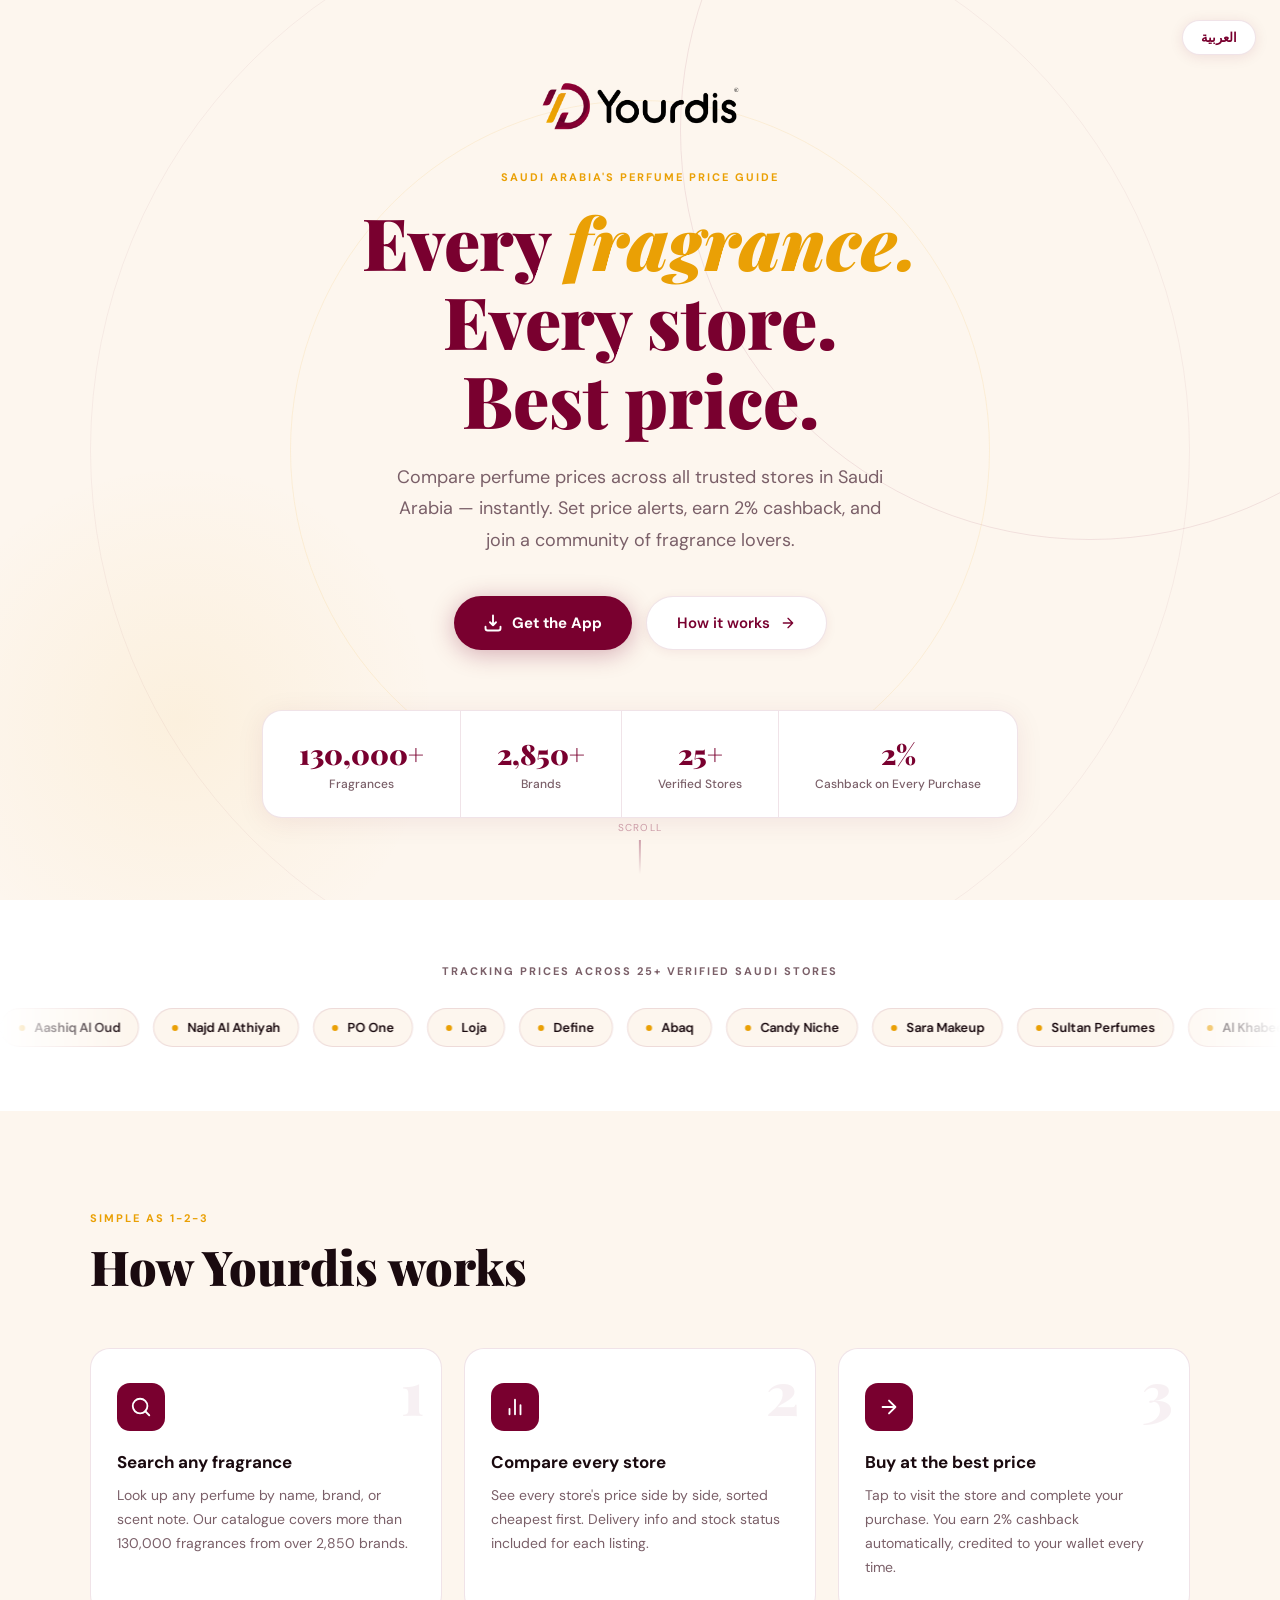
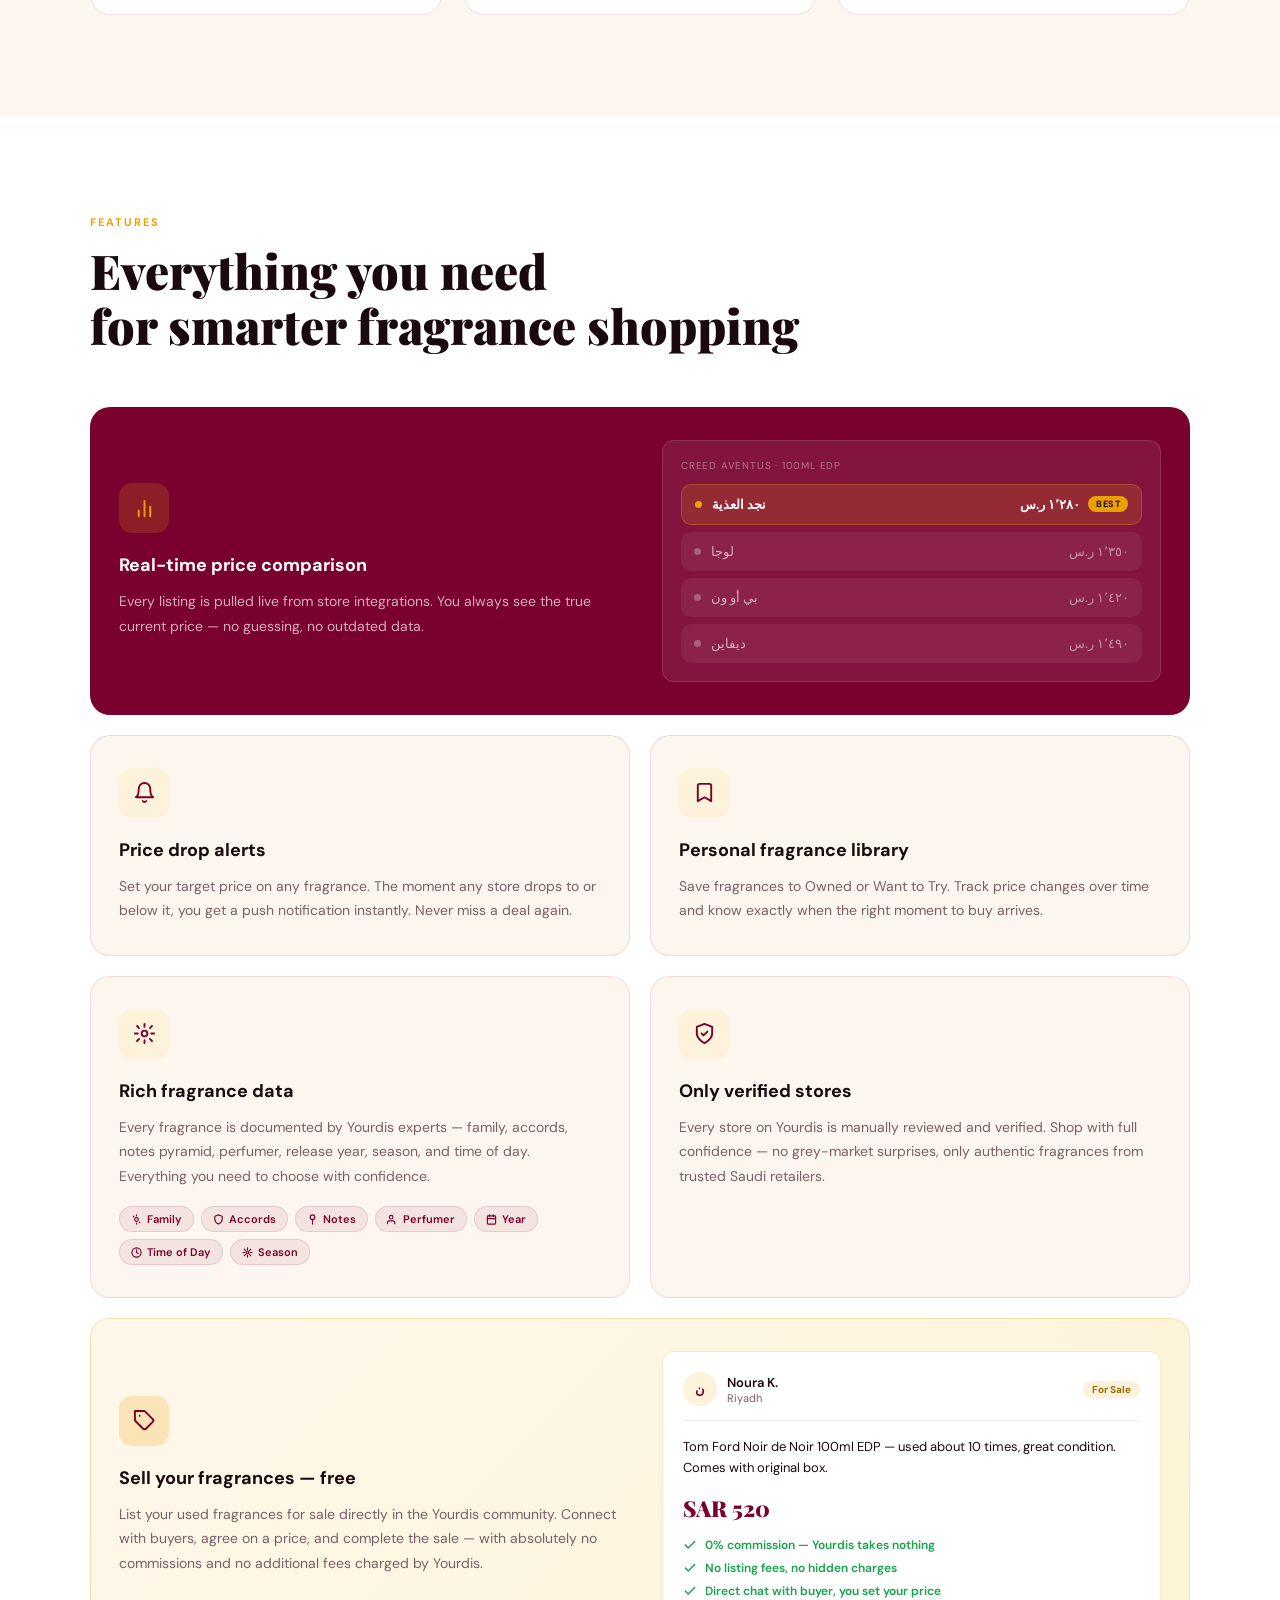
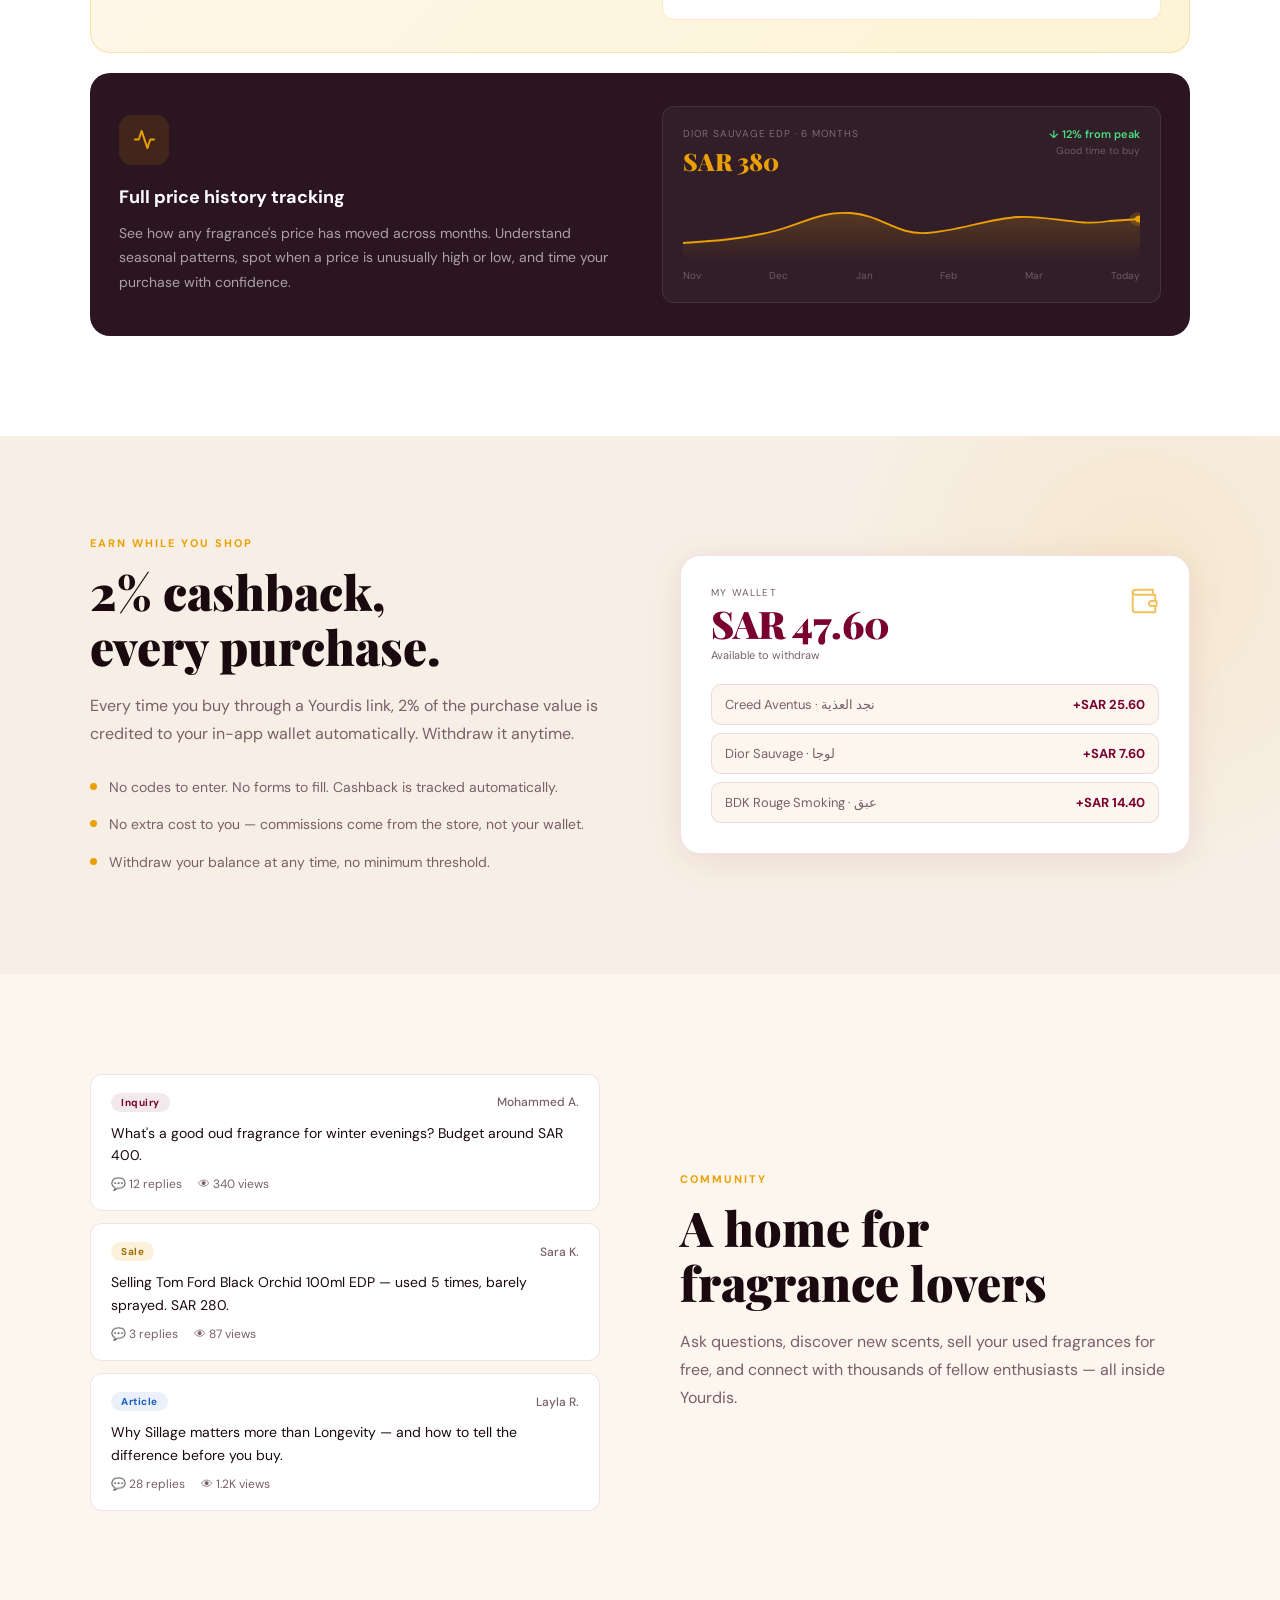
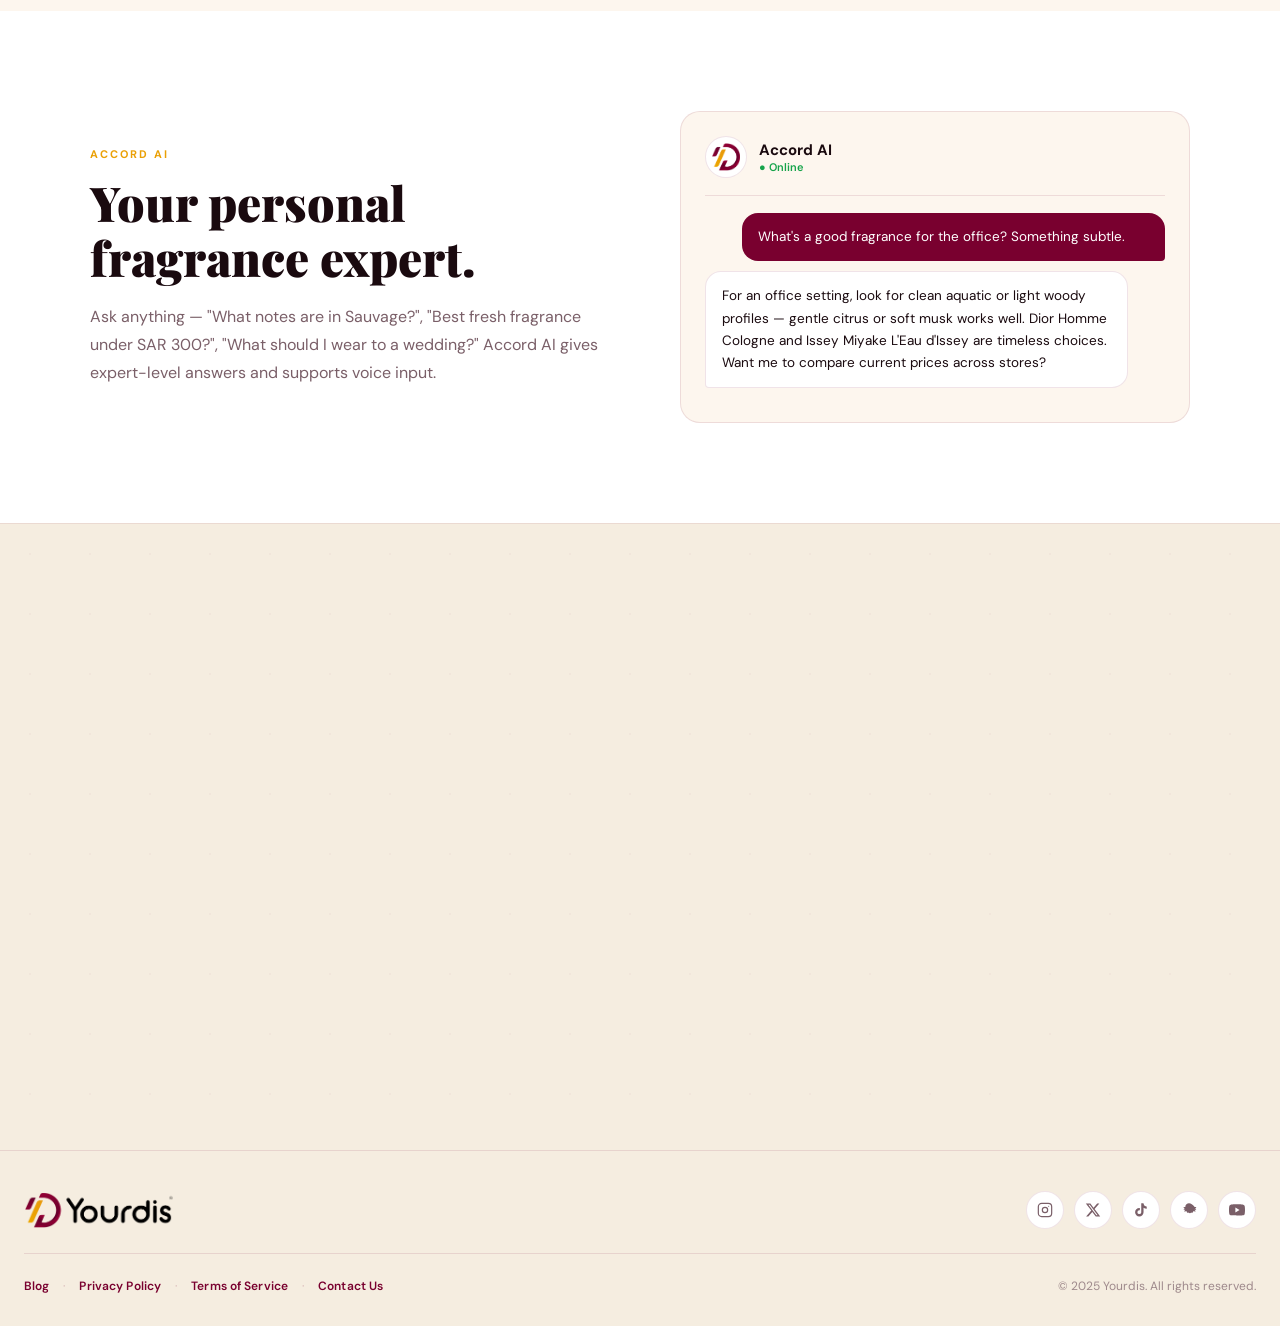
==== commit d64753c8: "Add files via upload" ====
--- a/index.html
+++ b/index.html
@@ -589,8 +589,61 @@
 .doc-contact-box a { font-size: 16px; font-weight: 700; color: var(--crimson); }
 
 /* ══════════════════════════════════════════
-   RESPONSIVE
-══════════════════════════════════════════ */
+   CONTACT PAGE
+══════════════════════════════════════════ */
+.contact-hero { background: var(--crimson); padding: 60px 24px 48px; text-align: center; }
+.contact-hero-label { font-size: 11px; font-weight: 700; letter-spacing: 0.18em; text-transform: uppercase; color: var(--gold); margin-bottom: 14px; }
+.contact-hero-title { font-family: 'Playfair Display', serif; font-size: clamp(28px, 5vw, 44px); font-weight: 900; color: #fff; margin-bottom: 12px; }
+body.ar .contact-hero-title { font-family: 'Cairo', sans-serif; }
+.contact-hero-sub { font-size: 15px; color: rgba(255,255,255,0.65); max-width: 460px; margin: 0 auto; line-height: 1.7; }
+
+.contact-content { max-width: 760px; margin: 0 auto; padding: 56px 24px 80px; }
+.contact-intro { font-size: 15px; color: var(--muted); line-height: 1.8; margin-bottom: 44px; text-align: center; }
+
+.contact-cards { display: grid; grid-template-columns: 1fr 1fr; gap: 18px; }
+.contact-card {
+  background: var(--white); border-radius: var(--radius);
+  padding: 28px 24px; border: 1.5px solid var(--border);
+  display: flex; flex-direction: column; gap: 10px;
+  transition: box-shadow 0.2s, transform 0.2s;
+  text-decoration: none;
+}
+.contact-card:hover { box-shadow: 0 12px 40px rgba(121,0,47,0.10); transform: translateY(-3px); }
+.contact-card-icon {
+  width: 46px; height: 46px; border-radius: 12px;
+  background: var(--gold-pale); display: flex; align-items: center;
+  justify-content: center; margin-bottom: 4px;
+}
+.contact-card-icon svg { width: 22px; height: 22px; color: var(--crimson); }
+.contact-card-title { font-size: 16px; font-weight: 700; color: var(--ink); }
+body.ar .contact-card-title { font-family: 'Cairo', sans-serif; }
+.contact-card-desc { font-size: 13px; color: var(--muted); line-height: 1.65; flex: 1; }
+.contact-card-action {
+  display: inline-flex; align-items: center; gap: 6px;
+  font-size: 13px; font-weight: 700; color: var(--crimson);
+  margin-top: 4px;
+}
+.contact-card-action svg { width: 14px; height: 14px; }
+
+@media (max-width: 600px) { .contact-cards { grid-template-columns: 1fr; } }
+
+/* ══════════════════════════════════════════
+   FOOTER — quick links row
+══════════════════════════════════════════ */
+.footer-quick-links {
+  display: flex; flex-wrap: wrap; align-items: center;
+  gap: 6px 14px;
+}
+.footer-quick-links a,
+.footer-quick-links button {
+  font-size: 12px; font-weight: 600; color: var(--crimson);
+  background: none; border: none; font-family: inherit;
+  cursor: pointer; padding: 0; transition: opacity 0.2s;
+  letter-spacing: 0.01em; white-space: nowrap;
+}
+.footer-quick-links a:hover,
+.footer-quick-links button:hover { opacity: 0.65; }
+.footer-quick-sep { color: rgba(121,0,47,0.25); font-size: 12px; user-select: none; line-height: 1; }
 @media (max-width: 700px) {
   section { padding: 72px 20px; }
   .hero-cta-group { flex-direction: column; align-items: center; }
@@ -600,7 +653,8 @@
   .stat-item:last-child { border-bottom: none; }
   .site-footer { padding: 32px 20px 24px; }
   .footer-top { flex-direction: column; align-items: center; text-align: center; }
-  .footer-bottom { flex-direction: column; align-items: center; text-align: center; }
+  .footer-bottom { flex-direction: column; align-items: center; gap: 10px; text-align: center; }
+  .footer-quick-links { justify-content: center; }
   .footer-links { justify-content: center; }
 }
 </style>
@@ -937,10 +991,14 @@
       </div>
     </div>
     <div class="footer-bottom">
-      <div class="footer-links">
+      <div class="footer-quick-links">
+        <a href="https://blog.yourdis.com" target="_blank" rel="noopener" data-i18n="footer_blog"></a>
+        <span class="footer-quick-sep">·</span>
         <button onclick="showPage('privacy')" data-i18n="footer_privacy"></button>
+        <span class="footer-quick-sep">·</span>
         <button onclick="showPage('terms')" data-i18n="footer_terms"></button>
-        <a href="mailto:info@yourdis.com" data-i18n="footer_contact"></a>
+        <span class="footer-quick-sep">·</span>
+        <button onclick="showPage('contact')" data-i18n="footer_contact"></button>
       </div>
       <div class="footer-copy" data-i18n="footer_copy"></div>
     </div>
@@ -1018,11 +1076,18 @@
   </div>
 
   <footer class="site-footer">
-    <div class="footer-bottom" style="justify-content:center;gap:24px;padding:0">
-      <button onclick="showPage('home')" style="font-size:13px;color:var(--muted);cursor:pointer;border:none;background:none;font-family:inherit;" data-i18n="nav_back_home"></button>
-      <button onclick="showPage('terms')" style="font-size:13px;color:var(--muted);cursor:pointer;border:none;background:none;font-family:inherit;" data-i18n="footer_terms"></button>
-    </div>
-    <div style="text-align:center;margin-top:16px;font-size:12px;color:var(--muted);opacity:0.7" data-i18n="footer_copy"></div>
+    <div class="footer-bottom" style="flex-direction:column;align-items:center;gap:10px;padding:0">
+      <div class="footer-quick-links" style="justify-content:center">
+        <button onclick="showPage('home')" data-i18n="nav_back_home"></button>
+        <span class="footer-quick-sep">·</span>
+        <a href="https://blog.yourdis.com" target="_blank" rel="noopener" data-i18n="footer_blog"></a>
+        <span class="footer-quick-sep">·</span>
+        <button onclick="showPage('terms')" data-i18n="footer_terms"></button>
+        <span class="footer-quick-sep">·</span>
+        <button onclick="showPage('contact')" data-i18n="footer_contact"></button>
+      </div>
+      <div class="footer-copy" data-i18n="footer_copy"></div>
+    </div>
   </footer>
 </div><!-- /page-privacy -->
 
@@ -1082,14 +1147,117 @@
   </div>
 
   <footer class="site-footer">
-    <div class="footer-bottom" style="justify-content:center;gap:24px;padding:0">
-      <button onclick="showPage('home')" style="font-size:13px;color:var(--muted);cursor:pointer;border:none;background:none;font-family:inherit;" data-i18n="nav_back_home"></button>
-      <button onclick="showPage('privacy')" style="font-size:13px;color:var(--muted);cursor:pointer;border:none;background:none;font-family:inherit;" data-i18n="footer_privacy"></button>
-    </div>
-    <div style="text-align:center;margin-top:16px;font-size:12px;color:var(--muted);opacity:0.7" data-i18n="footer_copy"></div>
+    <div class="footer-bottom" style="flex-direction:column;align-items:center;gap:10px;padding:0">
+      <div class="footer-quick-links" style="justify-content:center">
+        <button onclick="showPage('home')" data-i18n="nav_back_home"></button>
+        <span class="footer-quick-sep">·</span>
+        <a href="https://blog.yourdis.com" target="_blank" rel="noopener" data-i18n="footer_blog"></a>
+        <span class="footer-quick-sep">·</span>
+        <button onclick="showPage('privacy')" data-i18n="footer_privacy"></button>
+        <span class="footer-quick-sep">·</span>
+        <button onclick="showPage('contact')" data-i18n="footer_contact"></button>
+      </div>
+      <div class="footer-copy" data-i18n="footer_copy"></div>
+    </div>
   </footer>
 </div><!-- /page-terms -->
 
+
+<!-- ══════════════════════════════════════════════════════════════
+     PAGE: CONTACT US
+══════════════════════════════════════════════════════════════ -->
+<div id="page-contact" class="page">
+  <nav class="site-nav">
+    <a class="nav-logo" href="#" onclick="showPage('home'); return false;"><img src="logo_Light.png" alt="Yourdis" /></a>
+    <div class="nav-right">
+      <button class="nav-back" onclick="showPage('home')">
+        <svg viewBox="0 0 24 24" fill="none" stroke="currentColor" stroke-width="2" stroke-linecap="round" stroke-linejoin="round"><path d="M19 12H5M12 5l-7 7 7 7"/></svg>
+        <span data-i18n="nav_back_home"></span>
+      </button>
+      <button class="nav-lang-toggle" onclick="toggleLang()" id="lang-toggle-contact"></button>
+    </div>
+  </nav>
+
+  <div class="contact-hero">
+    <p class="contact-hero-label" data-i18n="contact_label"></p>
+    <h1 class="contact-hero-title" data-i18n="contact_title"></h1>
+    <p class="contact-hero-sub" data-i18n="contact_sub"></p>
+  </div>
+
+  <div class="contact-content">
+    <p class="contact-intro" data-i18n="contact_intro"></p>
+    <div class="contact-cards">
+
+      <!-- General Support -->
+      <a href="mailto:info@yourdis.com?subject=Support%20Request%20%E2%80%93%20Yourdis" class="contact-card">
+        <div class="contact-card-icon">
+          <svg viewBox="0 0 24 24" fill="none" stroke="currentColor" stroke-width="2" stroke-linecap="round" stroke-linejoin="round"><circle cx="12" cy="12" r="10"/><path d="M12 16v-4M12 8h.01"/></svg>
+        </div>
+        <div class="contact-card-title" data-i18n="contact_card1_title"></div>
+        <div class="contact-card-desc" data-i18n="contact_card1_desc"></div>
+        <div class="contact-card-action">
+          <span>info@yourdis.com</span>
+          <svg viewBox="0 0 24 24" fill="none" stroke="currentColor" stroke-width="2" stroke-linecap="round" stroke-linejoin="round"><path d="M5 12h14M12 5l7 7-7 7"/></svg>
+        </div>
+      </a>
+
+      <!-- Store Partnership -->
+      <a href="mailto:info@yourdis.com?subject=Store%20Partnership%20Inquiry" class="contact-card">
+        <div class="contact-card-icon">
+          <svg viewBox="0 0 24 24" fill="none" stroke="currentColor" stroke-width="2" stroke-linecap="round" stroke-linejoin="round"><path d="M3 9l9-7 9 7v11a2 2 0 0 1-2 2H5a2 2 0 0 1-2-2z"/><polyline points="9 22 9 12 15 12 15 22"/></svg>
+        </div>
+        <div class="contact-card-title" data-i18n="contact_card2_title"></div>
+        <div class="contact-card-desc" data-i18n="contact_card2_desc"></div>
+        <div class="contact-card-action">
+          <span>info@yourdis.com</span>
+          <svg viewBox="0 0 24 24" fill="none" stroke="currentColor" stroke-width="2" stroke-linecap="round" stroke-linejoin="round"><path d="M5 12h14M12 5l7 7-7 7"/></svg>
+        </div>
+      </a>
+
+      <!-- Press & Media -->
+      <a href="mailto:info@yourdis.com?subject=Press%20Inquiry" class="contact-card">
+        <div class="contact-card-icon">
+          <svg viewBox="0 0 24 24" fill="none" stroke="currentColor" stroke-width="2" stroke-linecap="round" stroke-linejoin="round"><path d="M4 22h16a2 2 0 0 0 2-2V4a2 2 0 0 0-2-2H8a2 2 0 0 0-2 2v16a2 2 0 0 1-2 2zm0 0a2 2 0 0 1-2-2v-9c0-1.1.9-2 2-2h2"/><path d="M18 14h-8M18 10h-8M18 18h-8"/></svg>
+        </div>
+        <div class="contact-card-title" data-i18n="contact_card3_title"></div>
+        <div class="contact-card-desc" data-i18n="contact_card3_desc"></div>
+        <div class="contact-card-action">
+          <span>info@yourdis.com</span>
+          <svg viewBox="0 0 24 24" fill="none" stroke="currentColor" stroke-width="2" stroke-linecap="round" stroke-linejoin="round"><path d="M5 12h14M12 5l7 7-7 7"/></svg>
+        </div>
+      </a>
+
+      <!-- Privacy & Legal -->
+      <a href="mailto:info@yourdis.com?subject=Privacy%20%2F%20Legal%20Matter" class="contact-card">
+        <div class="contact-card-icon">
+          <svg viewBox="0 0 24 24" fill="none" stroke="currentColor" stroke-width="2" stroke-linecap="round" stroke-linejoin="round"><path d="M12 22s8-4 8-10V5l-8-3-8 3v7c0 6 8 10 8 10z"/></svg>
+        </div>
+        <div class="contact-card-title" data-i18n="contact_card4_title"></div>
+        <div class="contact-card-desc" data-i18n="contact_card4_desc"></div>
+        <div class="contact-card-action">
+          <span>info@yourdis.com</span>
+          <svg viewBox="0 0 24 24" fill="none" stroke="currentColor" stroke-width="2" stroke-linecap="round" stroke-linejoin="round"><path d="M5 12h14M12 5l7 7-7 7"/></svg>
+        </div>
+      </a>
+
+    </div>
+  </div>
+
+  <footer class="site-footer">
+    <div class="footer-bottom" style="flex-direction:column;align-items:center;gap:10px;padding:0">
+      <div class="footer-quick-links" style="justify-content:center">
+        <button onclick="showPage('home')" data-i18n="nav_back_home"></button>
+        <span class="footer-quick-sep">·</span>
+        <a href="https://blog.yourdis.com" target="_blank" rel="noopener" data-i18n="footer_blog"></a>
+        <span class="footer-quick-sep">·</span>
+        <button onclick="showPage('privacy')" data-i18n="footer_privacy"></button>
+        <span class="footer-quick-sep">·</span>
+        <button onclick="showPage('terms')" data-i18n="footer_terms"></button>
+      </div>
+      <div class="footer-copy" data-i18n="footer_copy"></div>
+    </div>
+  </footer>
+</div><!-- /page-contact -->
 
 <!-- ══════════════════════════════════════════════════════════════
      SCRIPT
@@ -1114,10 +1282,10 @@
 
 function syncNavToggles() {
   const label = currentLang === 'ar' ? 'English' : 'العربية';
-  const pt = document.getElementById('lang-toggle-privacy');
-  const tt = document.getElementById('lang-toggle-terms');
-  if (pt) pt.textContent = label;
-  if (tt) tt.textContent = label;
+  ['privacy', 'terms', 'contact'].forEach(id => {
+    const el = document.getElementById('lang-toggle-' + id);
+    if (el) el.textContent = label;
+  });
 }
 
 /* ── i18n ── */
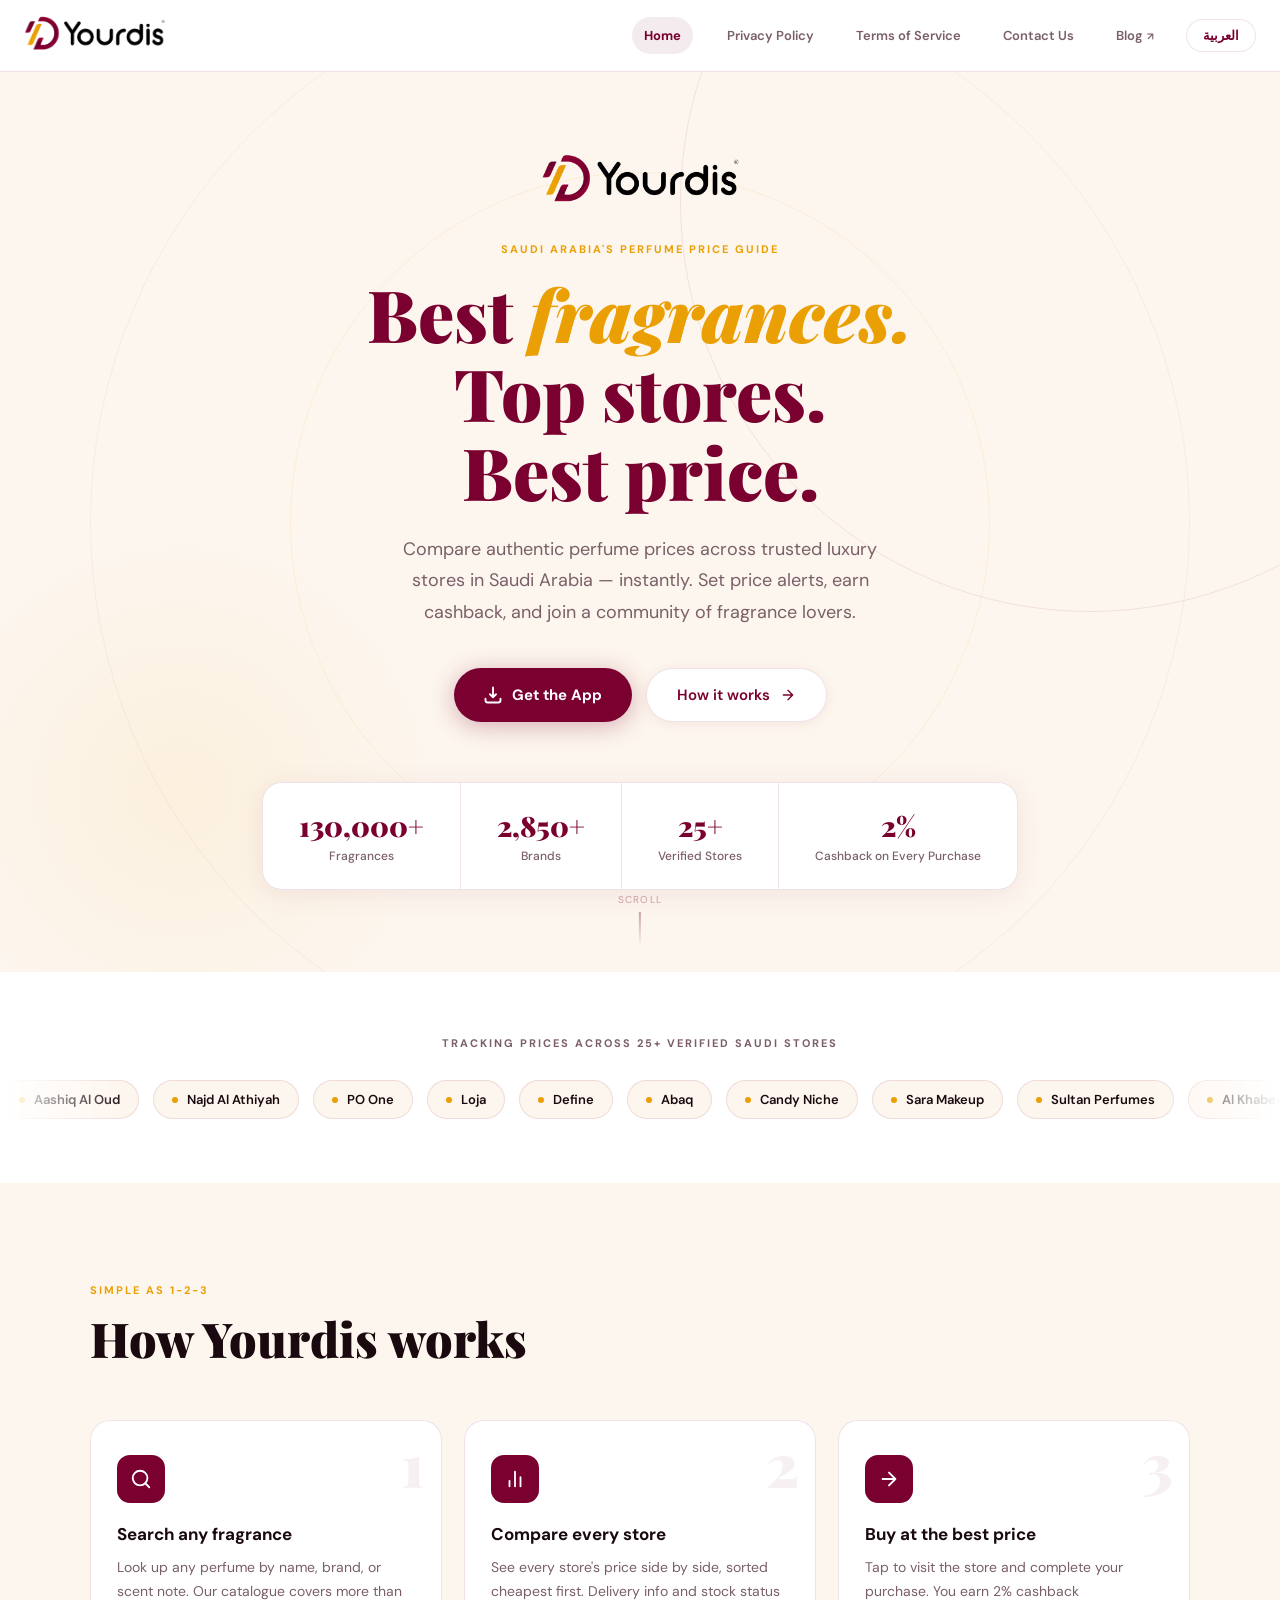
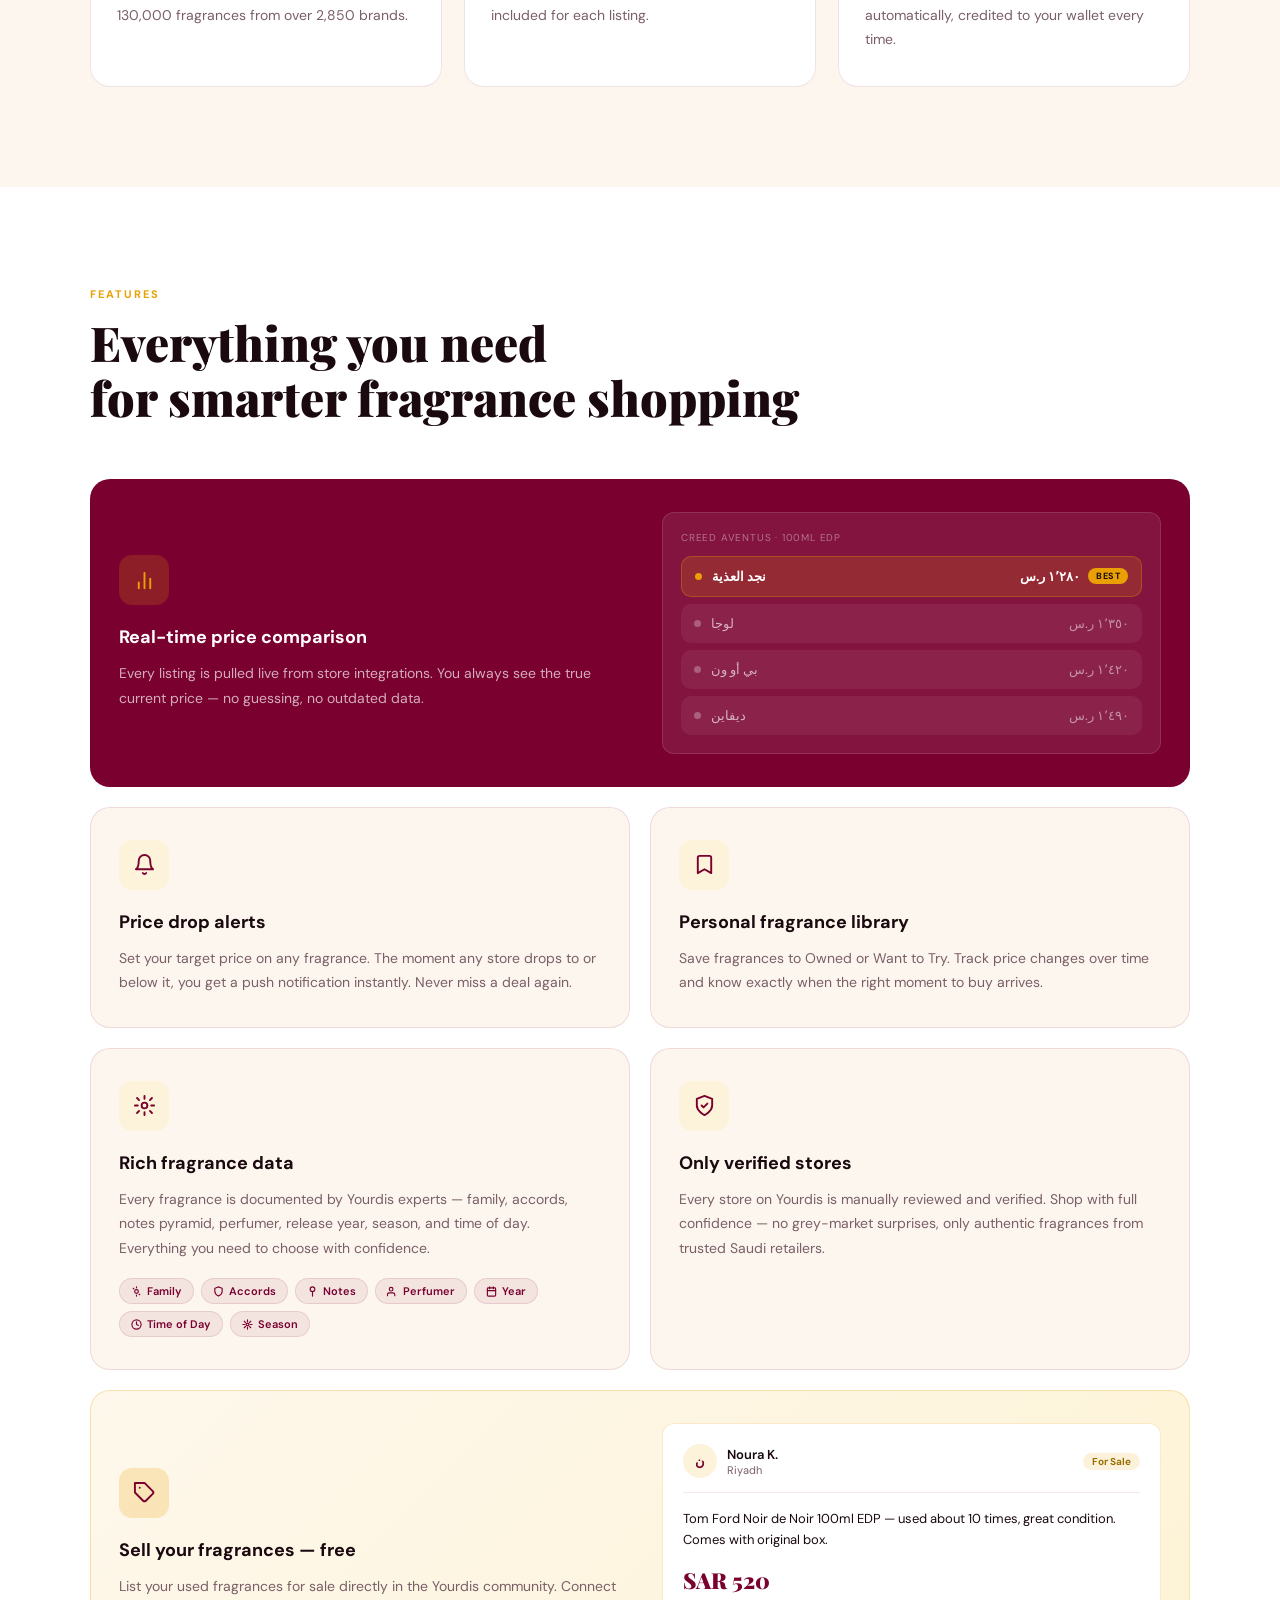
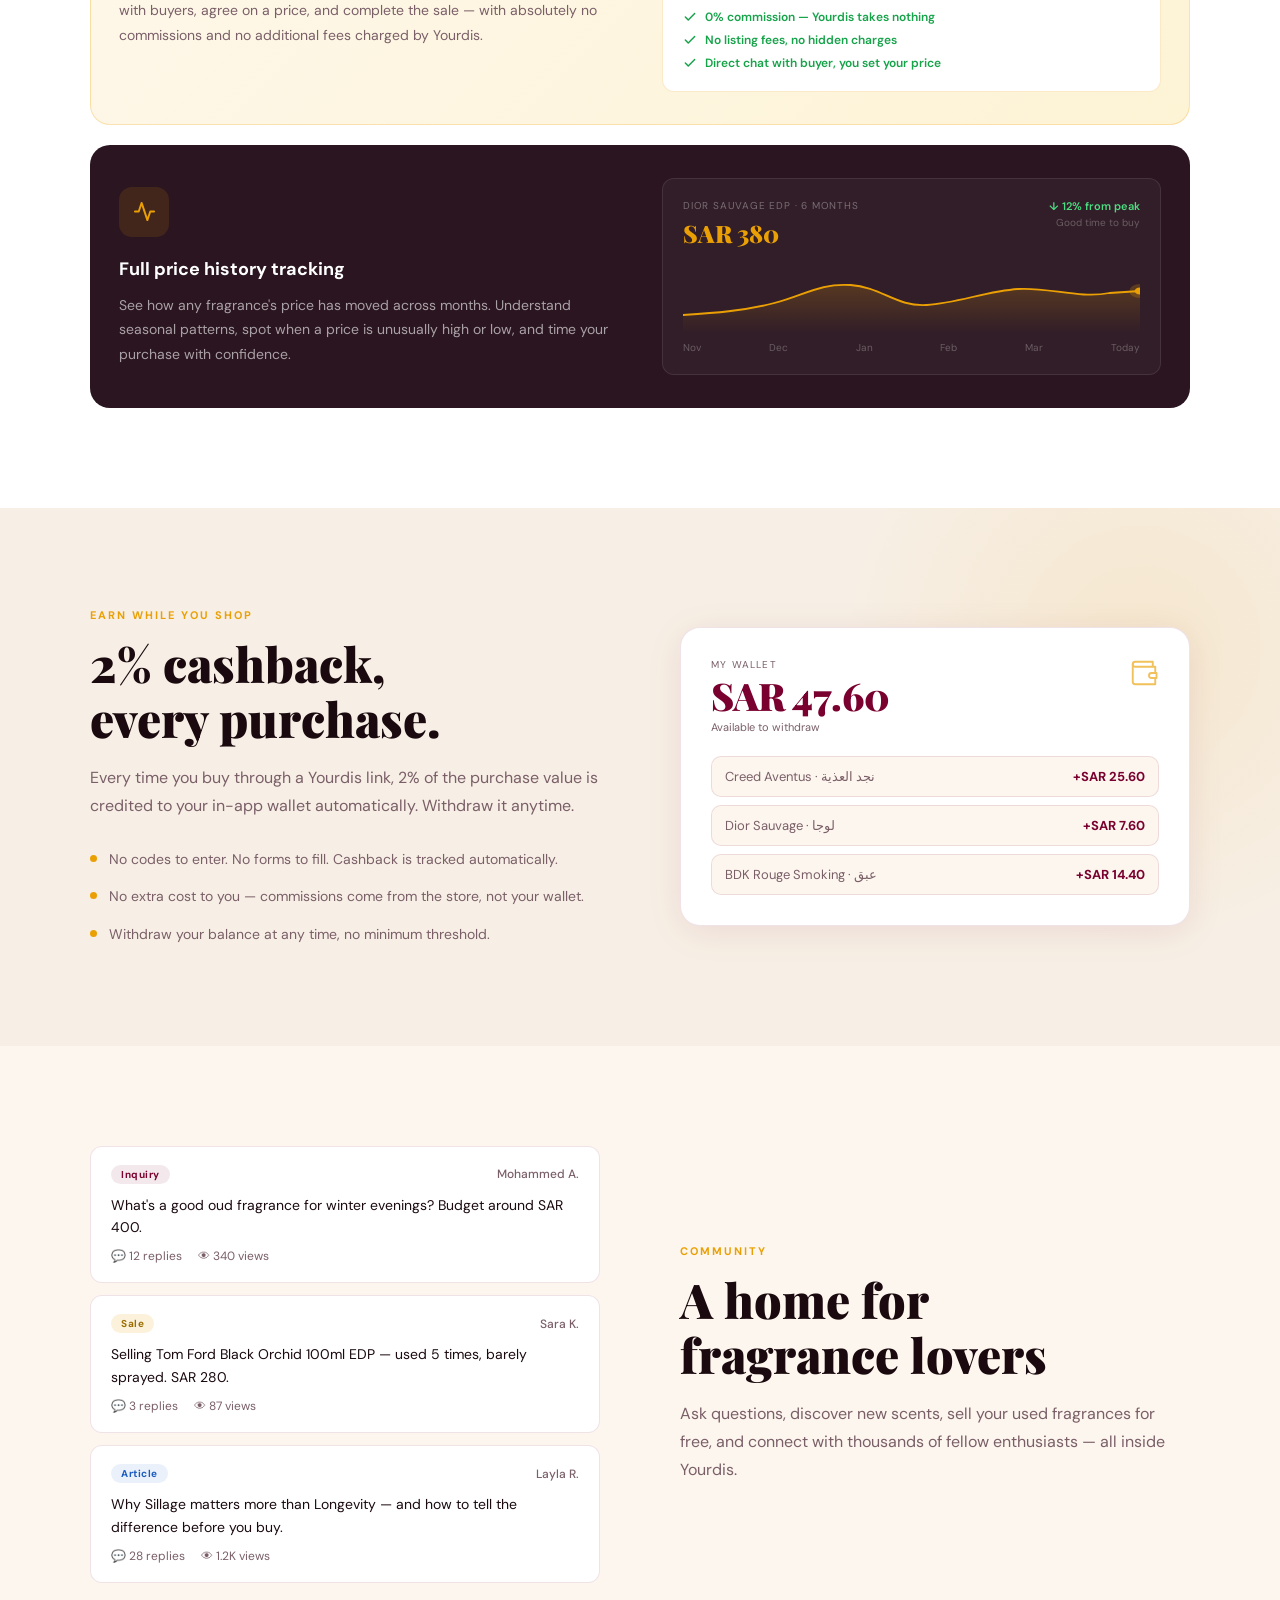
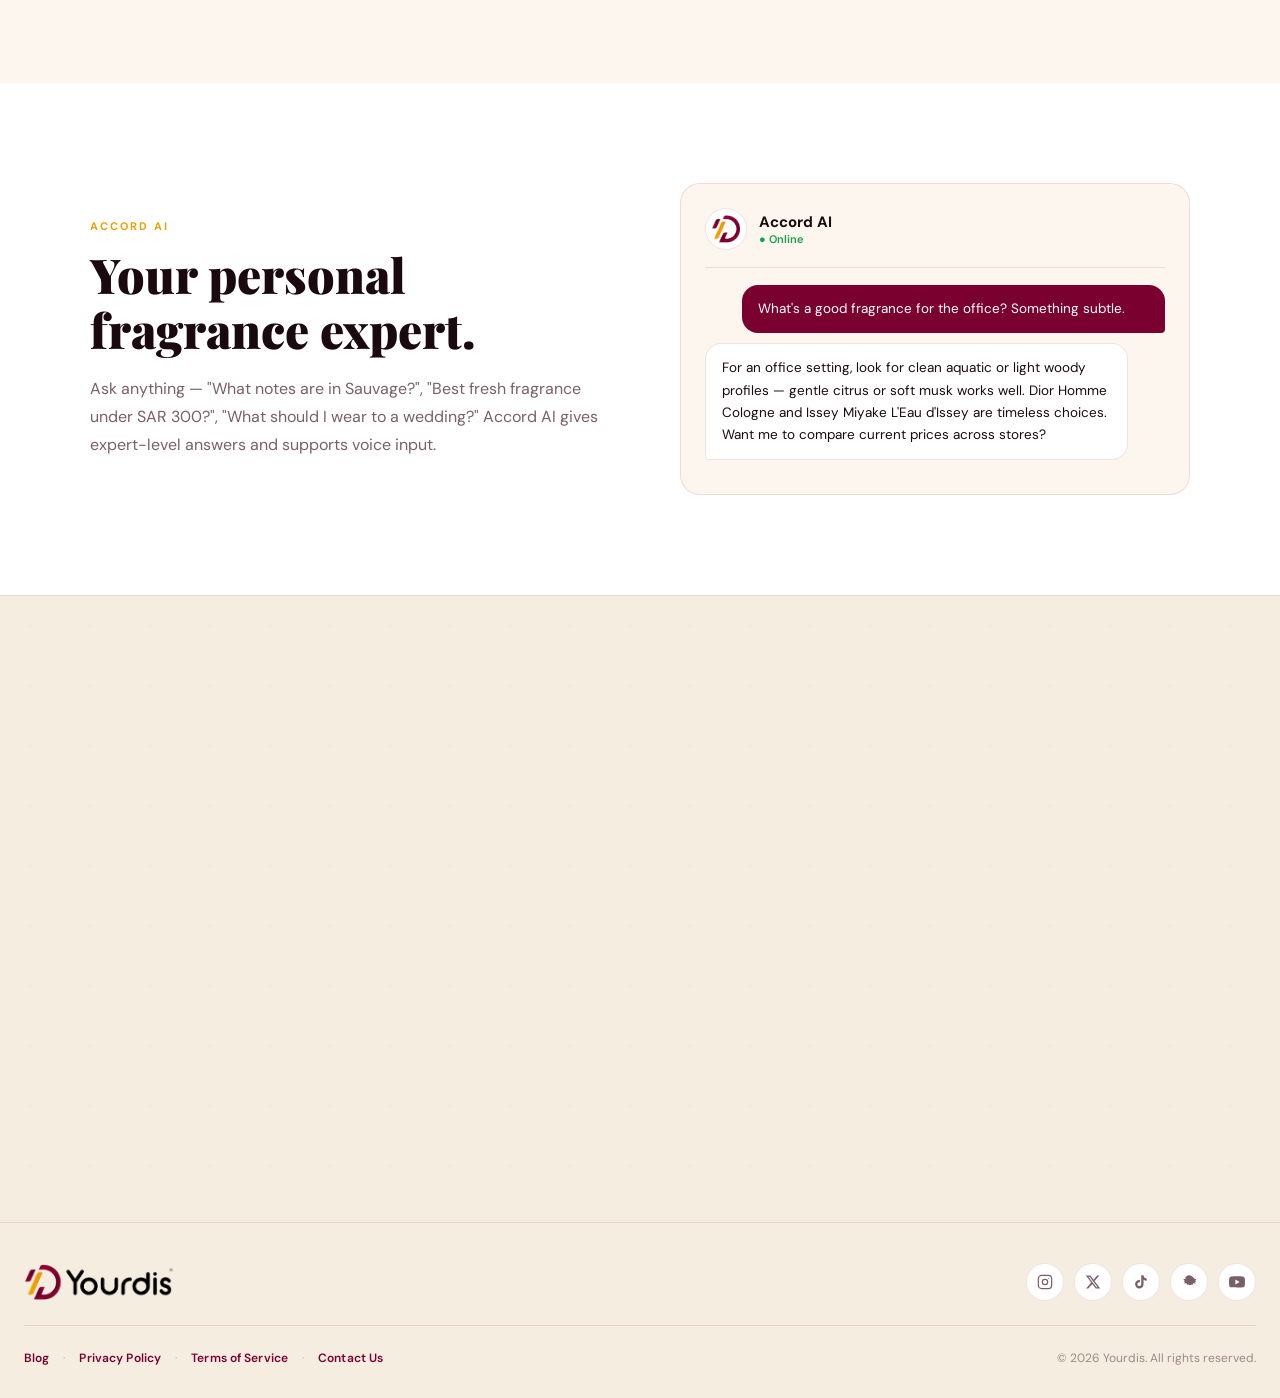
==== commit 2f01d21a: "Initial website upload" ====
--- a/index.html
+++ b/index.html
@@ -3,14 +3,12 @@
 <head>
 <meta charset="UTF-8" />
 <meta name="viewport" content="width=device-width, initial-scale=1.0" />
-
 <title>Yourdis | Compare Perfume Prices in Saudi Arabia – يوردس</title>
 <meta name="description" content="Yourdis is Saudi Arabia's perfume price comparison app. Compare prices across 25+ verified stores, set drop alerts, earn 2% cashback, and shop with confidence. 130,000+ fragrances, 2,850+ brands." />
-<meta name="keywords" content="perfume price comparison Saudi Arabia, عطور, مقارنة أسعار عطور, yourdis, fragrance deals KSA, buy perfume cheap Riyadh, عاشق العطور, نجد العذية" />
+<meta name="keywords" content="perfume price comparison Saudi Arabia, عطور, مقارنة أسعار عطور, yourdis, fragrance deals KSA, buy perfume cheap Riyadh" />
 <meta name="author" content="Yourdis" />
 <meta name="robots" content="index, follow, max-snippet:-1, max-image-preview:large, max-video-preview:-1" />
 <link rel="canonical" href="https://yourdis.com/" />
-
 <meta property="og:type" content="website" />
 <meta property="og:site_name" content="Yourdis" />
 <meta property="og:url" content="https://yourdis.com/" />
@@ -22,99 +20,43 @@
 <meta property="og:image:alt" content="Yourdis – Perfume Price Comparison App" />
 <meta property="og:locale" content="en_US" />
 <meta property="og:locale:alternate" content="ar_SA" />
-
 <meta name="twitter:card" content="summary_large_image" />
 <meta name="twitter:site" content="@yourdiscom" />
 <meta name="twitter:title" content="Yourdis – Compare Perfume Prices in Saudi Arabia" />
 <meta name="twitter:description" content="Find the best perfume price across 25+ verified Saudi stores. Set alerts, earn 2% cashback, sell used fragrances free." />
 <meta name="twitter:image" content="https://yourdis.com/og-image.png" />
-
 <meta name="theme-color" content="#79002F" />
 <meta name="apple-mobile-web-app-capable" content="yes" />
 <meta name="apple-mobile-web-app-status-bar-style" content="default" />
 <meta name="apple-mobile-web-app-title" content="Yourdis" />
 <meta name="application-name" content="Yourdis" />
 <meta name="apple-itunes-app" content="app-id=6584529767" />
-
 <link rel="icon" type="image/png" href="icon_Light.png" />
 <link rel="apple-touch-icon" href="icon_Light.png" />
 <link rel="manifest" href="manifest.json" />
-
 <link rel="alternate" hreflang="en" href="https://yourdis.com/" />
 <link rel="alternate" hreflang="ar" href="https://yourdis.com/" />
 <link rel="alternate" hreflang="x-default" href="https://yourdis.com/" />
-
 <script type="application/ld+json">
 {
   "@context": "https://schema.org",
   "@graph": [
-    {
-      "@type": "WebSite",
-      "@id": "https://yourdis.com/#website",
-      "url": "https://yourdis.com/",
-      "name": "Yourdis",
-      "alternateName": "يوردس",
-      "description": "Saudi Arabia's perfume price comparison platform",
-      "inLanguage": ["en", "ar"],
-      "potentialAction": {
-        "@type": "SearchAction",
-        "target": { "@type": "EntryPoint", "urlTemplate": "https://yourdis.com/search?q={search_term_string}" },
-        "query-input": "required name=search_term_string"
-      }
-    },
-    {
-      "@type": "Organization",
-      "@id": "https://yourdis.com/#organization",
-      "name": "Yourdis", "alternateName": "يوردس",
-      "url": "https://yourdis.com/",
-      "logo": { "@type": "ImageObject", "url": "https://yourdis.com/logo_Light.png" },
-      "sameAs": [
-        "https://apps.apple.com/sa/app/yourdis/id6584529767",
-        "https://play.google.com/store/apps/details?id=com.yourdis",
-        "https://instagram.com/yourdiscom",
-        "https://x.com/yourdiscom",
-        "https://tiktok.com/@yourdiscom",
-        "https://youtube.com/@yourdiscom"
-      ],
-      "areaServed": { "@type": "Country", "name": "Saudi Arabia" },
-      "contactPoint": { "@type": "ContactPoint", "email": "info@yourdis.com", "contactType": "customer support" }
-    },
-    {
-      "@type": "MobileApplication",
-      "@id": "https://yourdis.com/#app",
-      "name": "Yourdis", "alternateName": "يوردس",
-      "description": "Compare perfume prices across 25+ verified Saudi stores. Set price alerts, earn 2% cashback, and sell used fragrances for free.",
-      "applicationCategory": "ShoppingApplication",
-      "operatingSystem": ["iOS", "Android"],
-      "offers": { "@type": "Offer", "price": "0", "priceCurrency": "SAR" },
-      "aggregateRating": { "@type": "AggregateRating", "ratingValue": "4.8", "ratingCount": "120" },
-      "installUrl": [
-        "https://apps.apple.com/sa/app/yourdis/id6584529767",
-        "https://play.google.com/store/apps/details?id=com.yourdis"
-      ]
-    },
-    {
-      "@type": "FAQPage",
-      "mainEntity": [
-        { "@type": "Question", "name": "Is Yourdis free to use?",
-          "acceptedAnswer": { "@type": "Answer", "text": "Yes. Yourdis is completely free. You can compare prices, set alerts, and browse fragrances at no cost. You also earn 2% cashback on every purchase made through the app." } },
-        { "@type": "Question", "name": "How does Yourdis cashback work?",
-          "acceptedAnswer": { "@type": "Answer", "text": "Every time you buy a perfume through a Yourdis link, 2% of the purchase value is automatically credited to your in-app wallet. You can withdraw it at any time with no minimum threshold." } },
-        { "@type": "Question", "name": "Can I sell my used fragrances on Yourdis?",
-          "acceptedAnswer": { "@type": "Answer", "text": "Yes. You can list your used fragrances for sale in the Yourdis community with zero commission and no additional fees." } },
-        { "@type": "Question", "name": "Which stores does Yourdis track?",
-          "acceptedAnswer": { "@type": "Answer", "text": "Yourdis tracks prices across 25+ verified Saudi fragrance stores including Aashiq Al Oud, Najd Al Athiyah, PO One, Loja, Define, Abaq, Candy Niche, Sultan Perfumes, Al Khabeer Perfumes, and more." } }
-      ]
-    }
+    { "@type": "WebSite", "@id": "https://yourdis.com/#website", "url": "https://yourdis.com/", "name": "Yourdis", "alternateName": "يوردس", "description": "Saudi Arabia's perfume price comparison platform", "inLanguage": ["en", "ar"], "potentialAction": { "@type": "SearchAction", "target": { "@type": "EntryPoint", "urlTemplate": "https://yourdis.com/search?q={search_term_string}" }, "query-input": "required name=search_term_string" } },
+    { "@type": "Organization", "@id": "https://yourdis.com/#organization", "name": "Yourdis", "alternateName": "يوردس", "url": "https://yourdis.com/", "logo": { "@type": "ImageObject", "url": "https://yourdis.com/logo_Light.png" }, "sameAs": ["https://apps.apple.com/sa/app/yourdis/id6584529767","https://play.google.com/store/apps/details?id=com.yourdis","https://instagram.com/yourdiscom","https://x.com/yourdiscom","https://tiktok.com/@yourdiscom","https://youtube.com/@yourdiscom"], "areaServed": { "@type": "Country", "name": "Saudi Arabia" }, "contactPoint": { "@type": "ContactPoint", "email": "info@yourdis.com", "contactType": "customer support" } },
+    { "@type": "MobileApplication", "@id": "https://yourdis.com/#app", "name": "Yourdis", "alternateName": "يوردس", "description": "Compare perfume prices across 25+ verified Saudi stores.", "applicationCategory": "ShoppingApplication", "operatingSystem": ["iOS", "Android"], "offers": { "@type": "Offer", "price": "0", "priceCurrency": "SAR" }, "aggregateRating": { "@type": "AggregateRating", "ratingValue": "4.8", "ratingCount": "120" }, "installUrl": ["https://apps.apple.com/sa/app/yourdis/id6584529767","https://play.google.com/store/apps/details?id=com.yourdis"] },
+    { "@type": "FAQPage", "mainEntity": [
+      { "@type": "Question", "name": "Is Yourdis free to use?", "acceptedAnswer": { "@type": "Answer", "text": "Yes. Yourdis is completely free. You can compare prices, set alerts, and browse fragrances at no cost. You also earn 2% cashback on every purchase made through the app." } },
+      { "@type": "Question", "name": "How does Yourdis cashback work?", "acceptedAnswer": { "@type": "Answer", "text": "Every time you buy a perfume through a Yourdis link, 2% of the purchase value is automatically credited to your in-app wallet. You can withdraw it at any time with no minimum threshold." } },
+      { "@type": "Question", "name": "Can I sell my used fragrances on Yourdis?", "acceptedAnswer": { "@type": "Answer", "text": "Yes. You can list your used fragrances for sale in the Yourdis community with zero commission and no additional fees." } },
+      { "@type": "Question", "name": "Which stores does Yourdis track?", "acceptedAnswer": { "@type": "Answer", "text": "Yourdis tracks prices across 25+ verified Saudi fragrance stores including Aashiq Al Oud, Najd Al Athiyah, PO One, Loja, Define, Abaq, Candy Niche, Sultan Perfumes, Al Khabeer Perfumes, and more." } }
+    ] }
   ]
 }
 </script>
-
 <link rel="preconnect" href="https://fonts.googleapis.com" />
 <link rel="preconnect" href="https://fonts.gstatic.com" crossorigin />
 <link rel="preload" as="style" href="https://fonts.googleapis.com/css2?family=Playfair+Display:ital,wght@0,700;0,900;1,700&family=DM+Sans:wght@300;400;500;600&family=Cairo:wght@400;600;700;900&display=swap" />
 <link href="https://fonts.googleapis.com/css2?family=Playfair+Display:ital,wght@0,700;0,900;1,700&family=DM+Sans:wght@300;400;500;600&family=Cairo:wght@400;600;700;900&display=swap" rel="stylesheet" />
-
 <!-- Analytics — uncomment & replace IDs before launch
 <script async src="https://www.googletagmanager.com/gtag/js?id=GA_MEASUREMENT_ID"></script>
 <script>window.dataLayer=window.dataLayer||[];function gtag(){dataLayer.push(arguments);}gtag('js',new Date());gtag('config','GA_MEASUREMENT_ID');</script>
@@ -124,8 +66,12 @@
 
 <style>
 /* ══════════════════════════════════════════
-   TOKENS
+   YOURDIS — SHARED STYLESHEET
+   Used by all pages. Page-specific rules are
+   grouped at the bottom.
 ══════════════════════════════════════════ */
+
+/* ─── Tokens ─── */
 :root {
   --crimson: #79002F;
   --gold: #EAA005;
@@ -141,9 +87,7 @@
   --radius-sm: 12px;
 }
 
-/* ══════════════════════════════════════════
-   RESET & BASE
-══════════════════════════════════════════ */
+/* ─── Reset & Base ─── */
 *, *::before, *::after { box-sizing: border-box; margin: 0; padding: 0; }
 html { scroll-behavior: smooth; }
 body { font-family: 'DM Sans', sans-serif; background: var(--cream); color: var(--ink); overflow-x: hidden; }
@@ -152,16 +96,7 @@
 a { text-decoration: none; color: inherit; }
 button { cursor: pointer; border: none; background: none; font-family: inherit; }
 
-/* ══════════════════════════════════════════
-   PAGE SWITCHING
-   Only one .page is visible at a time.
-══════════════════════════════════════════ */
-.page { display: none; }
-.page.active { display: block; }
-
-/* ══════════════════════════════════════════
-   SHARED NAV (legal pages)
-══════════════════════════════════════════ */
+/* ─── Shared Nav (inner pages) ─── */
 .site-nav {
   background: var(--white); border-bottom: 1.5px solid var(--border);
   padding: 16px 24px;
@@ -169,31 +104,24 @@
   position: sticky; top: 0; z-index: 100;
 }
 .site-nav .nav-logo img { height: 34px; width: auto; display: block; }
-.site-nav .nav-right { display: flex; align-items: center; gap: 20px; }
-.nav-back {
-  display: flex; align-items: center; gap: 6px;
+.site-nav .nav-right { display: flex; align-items: center; gap: 20px; flex-wrap: wrap; }
+.site-nav .nav-links { display: flex; align-items: center; gap: 18px; flex-wrap: wrap; }
+.site-nav .nav-link {
   font-size: 13px; font-weight: 600; color: var(--muted);
-  cursor: pointer; transition: color 0.2s;
-  background: none; border: none; font-family: inherit;
-}
-.nav-back:hover { color: var(--crimson); }
-.nav-back svg { width: 16px; height: 16px; }
-
-/* ══════════════════════════════════════════
-   LANG TOGGLE (fixed, landing page)
-══════════════════════════════════════════ */
-#lang-toggle {
-  position: fixed; top: 20px; right: 24px; z-index: 1000;
-  background: var(--white); border: 1.5px solid var(--border);
-  border-radius: 50px; padding: 8px 18px;
-  font-size: 13px; font-weight: 600; color: var(--crimson);
-  box-shadow: 0 2px 14px rgba(121,0,47,0.10);
-  transition: background 0.2s, color 0.2s;
-}
-body.ar #lang-toggle { right: auto; left: 24px; }
-#lang-toggle:hover { background: var(--crimson); color: #fff; }
-
-/* Lang toggle inside nav (legal pages) */
+  padding: 10px 12px; border-radius: 999px; transition: background 0.2s, color 0.2s, transform 0.2s;
+}
+.site-nav .nav-link:hover,
+.site-nav .nav-link:focus-visible {
+  background: rgba(121,0,47,0.08);
+  color: var(--crimson);
+  transform: translateY(-1px);
+}
+.site-nav .nav-link.external::after {
+  content: '\2197';
+  font-size: 0.8em;
+  margin-inline-start: 4px;
+}
+.site-nav .nav-logo a { display: inline-flex; align-items: center; gap: 8px; }
 .nav-lang-toggle {
   background: var(--white); border: 1.5px solid var(--border);
   border-radius: 50px; padding: 7px 16px;
@@ -202,8 +130,54 @@
 }
 .nav-lang-toggle:hover { background: var(--crimson); color: #fff; }
 
+/* ─── Shared Sections ─── */
+section { padding: 100px 24px; }
+.container { max-width: 1100px; margin: 0 auto; }
+.section-label {
+  font-size: 11px; font-weight: 700; letter-spacing: 0.18em;
+  text-transform: uppercase; color: var(--gold); margin-bottom: 14px;
+}
+.section-title {
+  font-family: 'Playfair Display', serif;
+  font-size: clamp(28px, 5vw, 48px); font-weight: 900;
+  line-height: 1.15; color: var(--ink); margin-bottom: 18px;
+}
+body.ar .section-title { font-family: 'Cairo', sans-serif; line-height: 1.4; }
+.section-sub { font-size: 16px; color: var(--muted); line-height: 1.75; max-width: 520px; }
+
+/* ─── Animations ─── */
+.fade-up { opacity: 0; transform: translateY(26px); transition: opacity 0.7s ease, transform 0.7s ease; }
+.fade-up.visible { opacity: 1; transform: translateY(0); }
+.fade-up-d1 { transition-delay: 0.10s; }
+.fade-up-d2 { transition-delay: 0.20s; }
+.fade-up-d3 { transition-delay: 0.30s; }
+.fade-up-d4 { transition-delay: 0.40s; }
+
+/* ─── Shared Footer ─── */
+.site-footer { background: var(--parchment); border-top: 1.5px solid var(--border); padding: 40px 24px 32px; }
+.footer-top { display: flex; justify-content: space-between; align-items: center; gap: 20px; flex-wrap: wrap; padding-bottom: 24px; border-bottom: 1px solid var(--border); margin-bottom: 24px; }
+.footer-logo img { height: 36px; width: auto; display: block; }
+.footer-socials { display: flex; align-items: center; gap: 10px; }
+.footer-social-link { display: flex; align-items: center; justify-content: center; width: 38px; height: 38px; background: var(--white); border: 1.5px solid var(--border); border-radius: 50%; color: var(--muted); transition: background 0.2s, color 0.2s, border-color 0.2s, transform 0.2s; }
+.footer-social-link:hover { background: var(--crimson); border-color: var(--crimson); color: #fff; transform: translateY(-2px); }
+.footer-social-link svg { width: 16px; height: 16px; display: block; }
+.footer-bottom { display: flex; justify-content: space-between; align-items: center; gap: 16px; flex-wrap: wrap; }
+.footer-links { display: flex; gap: 24px; flex-wrap: wrap; }
+.footer-links a, .footer-links button { font-size: 13px; color: var(--muted); transition: color 0.2s; background: none; border: none; font-family: inherit; cursor: pointer; padding: 0; }
+.footer-links a:hover, .footer-links button:hover { color: var(--crimson); }
+.footer-copy { font-size: 12px; color: var(--muted); opacity: 0.7; }
+.footer-quick-links { display: flex; flex-wrap: wrap; align-items: center; gap: 6px 14px; }
+.footer-quick-links a, .footer-quick-links button {
+  font-size: 12px; font-weight: 600; color: var(--crimson);
+  background: none; border: none; font-family: inherit;
+  cursor: pointer; padding: 0; transition: opacity 0.2s;
+  letter-spacing: 0.01em; white-space: nowrap;
+}
+.footer-quick-links a:hover, .footer-quick-links button:hover { opacity: 0.65; }
+.footer-quick-sep { color: rgba(121,0,47,0.25); font-size: 12px; user-select: none; line-height: 1; }
+
 /* ══════════════════════════════════════════
-   LANDING — HERO
+   LANDING PAGE
 ══════════════════════════════════════════ */
 .hero {
   min-height: 100svh; background: var(--cream);
@@ -212,163 +186,47 @@
   align-items: center; justify-content: center;
   padding: 80px 24px;
 }
-.hero::before {
-  content: ''; position: absolute;
-  width: 820px; height: 820px; border-radius: 50%;
-  border: 1.5px solid rgba(121,0,47,0.09);
-  top: -280px; right: -220px; pointer-events: none;
-}
-.hero::after {
-  content: ''; position: absolute;
-  width: 520px; height: 520px; border-radius: 50%;
-  background: radial-gradient(circle, rgba(234,160,5,0.07) 0%, transparent 70%);
-  bottom: -80px; left: -80px; pointer-events: none;
-}
-.hero-ring {
-  position: absolute; width: 1100px; height: 1100px;
-  border-radius: 50%; border: 1px solid rgba(121,0,47,0.05);
-  top: 50%; left: 50%; transform: translate(-50%,-50%); pointer-events: none;
-}
-.hero-ring2 {
-  position: absolute; width: 700px; height: 700px;
-  border-radius: 50%; border: 1px solid rgba(234,160,5,0.10);
-  top: 50%; left: 50%; transform: translate(-50%,-50%); pointer-events: none;
-}
+.hero::before { content: ''; position: absolute; width: 820px; height: 820px; border-radius: 50%; border: 1.5px solid rgba(121,0,47,0.09); top: -280px; right: -220px; pointer-events: none; }
+.hero::after { content: ''; position: absolute; width: 520px; height: 520px; border-radius: 50%; background: radial-gradient(circle, rgba(234,160,5,0.07) 0%, transparent 70%); bottom: -80px; left: -80px; pointer-events: none; }
+.hero-ring { position: absolute; width: 1100px; height: 1100px; border-radius: 50%; border: 1px solid rgba(121,0,47,0.05); top: 50%; left: 50%; transform: translate(-50%,-50%); pointer-events: none; }
+.hero-ring2 { position: absolute; width: 700px; height: 700px; border-radius: 50%; border: 1px solid rgba(234,160,5,0.10); top: 50%; left: 50%; transform: translate(-50%,-50%); pointer-events: none; }
 .hero-logo { position: relative; z-index: 2; margin-bottom: 40px; }
 .hero-logo img { height: 48px; width: auto; display: block; }
-.hero-eyebrow {
-  position: relative; z-index: 2;
-  font-size: 11px; font-weight: 700; letter-spacing: 0.18em;
-  text-transform: uppercase; color: var(--gold); margin-bottom: 18px;
-}
-.hero-headline {
-  position: relative; z-index: 2;
-  font-family: 'Playfair Display', serif;
-  font-size: clamp(36px, 7vw, 72px); font-weight: 900;
-  color: var(--crimson); text-align: center; line-height: 1.1;
-  max-width: 780px; margin-bottom: 22px;
-}
+.hero-eyebrow { position: relative; z-index: 2; font-size: 11px; font-weight: 700; letter-spacing: 0.18em; text-transform: uppercase; color: var(--gold); margin-bottom: 18px; }
+.hero-headline { position: relative; z-index: 2; font-family: 'Playfair Display', serif; font-size: clamp(36px, 7vw, 72px); font-weight: 900; color: var(--crimson); text-align: center; line-height: 1.1; max-width: 780px; margin-bottom: 22px; }
 .hero-headline em { font-style: italic; color: var(--gold); }
 body.ar .hero-headline { font-family: 'Cairo', sans-serif; line-height: 1.3; }
-.hero-sub {
-  position: relative; z-index: 2;
-  font-size: clamp(15px, 2.5vw, 18px); color: var(--muted);
-  text-align: center; max-width: 500px; line-height: 1.75; margin-bottom: 40px;
-}
-.hero-cta-group {
-  position: relative; z-index: 2;
-  display: flex; gap: 14px; flex-wrap: wrap;
-  justify-content: center; margin-bottom: 60px;
-}
-.btn-primary {
-  display: flex; align-items: center; gap: 10px;
-  background: var(--crimson); color: #fff;
-  padding: 16px 30px; border-radius: 50px;
-  font-size: 15px; font-weight: 700;
-  box-shadow: 0 4px 24px rgba(121,0,47,0.30);
-  transition: transform 0.2s, box-shadow 0.2s;
-}
+.hero-sub { position: relative; z-index: 2; font-size: clamp(15px, 2.5vw, 18px); color: var(--muted); text-align: center; max-width: 500px; line-height: 1.75; margin-bottom: 40px; }
+.hero-cta-group { position: relative; z-index: 2; display: flex; gap: 14px; flex-wrap: wrap; justify-content: center; margin-bottom: 60px; }
+.btn-primary { display: flex; align-items: center; gap: 10px; background: var(--crimson); color: #fff; padding: 16px 30px; border-radius: 50px; font-size: 15px; font-weight: 700; box-shadow: 0 4px 24px rgba(121,0,47,0.30); transition: transform 0.2s, box-shadow 0.2s; }
 .btn-primary:hover { transform: translateY(-2px); box-shadow: 0 8px 32px rgba(121,0,47,0.40); }
-.btn-secondary {
-  display: flex; align-items: center; gap: 10px;
-  background: var(--white); color: var(--crimson);
-  padding: 16px 30px; border-radius: 50px;
-  font-size: 15px; font-weight: 600;
-  border: 1.5px solid var(--border);
-  box-shadow: 0 2px 12px rgba(121,0,47,0.07);
-  transition: background 0.2s, color 0.2s;
-}
+.btn-secondary { display: flex; align-items: center; gap: 10px; background: var(--white); color: var(--crimson); padding: 16px 30px; border-radius: 50px; font-size: 15px; font-weight: 600; border: 1.5px solid var(--border); box-shadow: 0 2px 12px rgba(121,0,47,0.07); transition: background 0.2s, color 0.2s; }
 .btn-secondary:hover { background: var(--crimson); color: #fff; }
-.hero-stats {
-  position: relative; z-index: 2;
-  display: flex; flex-wrap: wrap; justify-content: center;
-  background: var(--white); border-radius: 20px;
-  border: 1.5px solid var(--border);
-  box-shadow: 0 4px 28px rgba(121,0,47,0.08);
-  overflow: hidden;
-}
+.hero-stats { position: relative; z-index: 2; display: flex; flex-wrap: wrap; justify-content: center; background: var(--white); border-radius: 20px; border: 1.5px solid var(--border); box-shadow: 0 4px 28px rgba(121,0,47,0.08); overflow: hidden; }
 .stat-item { text-align: center; padding: 24px 36px; border-inline-end: 1.5px solid var(--border); }
 .stat-item:last-child { border-inline-end: none; }
 .stat-number { font-family: 'Playfair Display', serif; font-size: 28px; font-weight: 900; color: var(--crimson); display: block; }
 .stat-label { font-size: 12px; color: var(--muted); font-weight: 500; margin-top: 3px; }
-.scroll-hint {
-  position: absolute; bottom: 26px; left: 50%; transform: translateX(-50%);
-  z-index: 2; display: flex; flex-direction: column; align-items: center; gap: 6px; opacity: 0.35;
-}
+.scroll-hint { position: absolute; bottom: 26px; left: 50%; transform: translateX(-50%); z-index: 2; display: flex; flex-direction: column; align-items: center; gap: 6px; opacity: 0.35; }
 .scroll-hint span { font-size: 10px; color: var(--crimson); letter-spacing: 0.12em; }
-.scroll-dot {
-  width: 1.5px; height: 34px;
-  background: linear-gradient(to bottom, var(--crimson), transparent);
-  animation: scrollDot 1.8s ease-in-out infinite;
-}
-@keyframes scrollDot {
-  0%,100% { opacity:0; transform:scaleY(0.3); transform-origin:top; }
-  50% { opacity:1; transform:scaleY(1); }
-}
-
-/* ══════════════════════════════════════════
-   SHARED SECTION STYLES
-══════════════════════════════════════════ */
-section { padding: 100px 24px; }
-.container { max-width: 1100px; margin: 0 auto; }
-.section-label {
-  font-size: 11px; font-weight: 700; letter-spacing: 0.18em;
-  text-transform: uppercase; color: var(--gold); margin-bottom: 14px;
-}
-.section-title {
-  font-family: 'Playfair Display', serif;
-  font-size: clamp(28px, 5vw, 48px); font-weight: 900;
-  line-height: 1.15; color: var(--ink); margin-bottom: 18px;
-}
-body.ar .section-title { font-family: 'Cairo', sans-serif; line-height: 1.4; }
-.section-sub { font-size: 16px; color: var(--muted); line-height: 1.75; max-width: 520px; }
-
-/* ══════════════════════════════════════════
-   STORES MARQUEE
-══════════════════════════════════════════ */
+.scroll-dot { width: 1.5px; height: 34px; background: linear-gradient(to bottom, var(--crimson), transparent); animation: scrollDot 1.8s ease-in-out infinite; }
+@keyframes scrollDot { 0%,100% { opacity:0; transform:scaleY(0.3); transform-origin:top; } 50% { opacity:1; transform:scaleY(1); } }
+
 .stores-section { background: var(--white); padding: 64px 0; overflow: hidden; }
-.stores-label {
-  text-align: center; font-size: 11px; font-weight: 700;
-  letter-spacing: 0.18em; text-transform: uppercase; color: var(--muted);
-  margin-bottom: 30px; padding: 0 24px;
-}
-.marquee-wrap {
-  overflow: hidden;
-  -webkit-mask-image: linear-gradient(to right, transparent, black 10%, black 90%, transparent);
-  mask-image: linear-gradient(to right, transparent, black 10%, black 90%, transparent);
-  direction: ltr;
-}
-.marquee-track {
-  display: flex; animation: marquee 40s linear infinite;
-  width: max-content; will-change: transform; direction: ltr;
-}
+.stores-label { text-align: center; font-size: 11px; font-weight: 700; letter-spacing: 0.18em; text-transform: uppercase; color: var(--muted); margin-bottom: 30px; padding: 0 24px; }
+.marquee-wrap { overflow: hidden; -webkit-mask-image: linear-gradient(to right, transparent, black 10%, black 90%, transparent); mask-image: linear-gradient(to right, transparent, black 10%, black 90%, transparent); direction: ltr; }
+.marquee-track { display: flex; animation: marquee 40s linear infinite; width: max-content; will-change: transform; direction: ltr; }
 @keyframes marquee { from { transform: translateX(0); } to { transform: translateX(-50%); } }
-.store-pill {
-  display: flex; align-items: center; gap: 9px;
-  background: var(--cream); border: 1.5px solid var(--border);
-  padding: 10px 18px; border-radius: 50px; white-space: nowrap; flex-shrink: 0;
-  margin-right: 14px; transition: border-color 0.2s, background 0.2s;
-}
+.store-pill { display: flex; align-items: center; gap: 9px; background: var(--cream); border: 1.5px solid var(--border); padding: 10px 18px; border-radius: 50px; white-space: nowrap; flex-shrink: 0; margin-right: 14px; transition: border-color 0.2s, background 0.2s; }
 .store-pill:hover { border-color: var(--gold); background: var(--gold-pale); }
 .store-pill-dot { width: 6px; height: 6px; border-radius: 50%; background: var(--gold); flex-shrink: 0; }
 .store-pill-name { font-size: 13px; font-weight: 600; color: var(--ink); }
 
-/* ══════════════════════════════════════════
-   HOW IT WORKS
-══════════════════════════════════════════ */
 .how-section { background: var(--cream); }
 .how-grid { display: grid; grid-template-columns: repeat(auto-fit, minmax(240px, 1fr)); gap: 22px; margin-top: 54px; }
-.how-card {
-  background: var(--white); border-radius: var(--radius);
-  padding: 34px 26px; position: relative; overflow: hidden;
-  border: 1.5px solid var(--border); transition: transform 0.3s, box-shadow 0.3s;
-}
+.how-card { background: var(--white); border-radius: var(--radius); padding: 34px 26px; position: relative; overflow: hidden; border: 1.5px solid var(--border); transition: transform 0.3s, box-shadow 0.3s; }
 .how-card:hover { transform: translateY(-5px); box-shadow: 0 18px 52px rgba(121,0,47,0.09); }
-.how-step-num {
-  font-family: 'Playfair Display', serif; font-size: 60px; font-weight: 900;
-  color: rgba(121,0,47,0.06); line-height: 1;
-  position: absolute; top: 12px; right: 16px;
-}
+.how-step-num { font-family: 'Playfair Display', serif; font-size: 60px; font-weight: 900; color: rgba(121,0,47,0.06); line-height: 1; position: absolute; top: 12px; right: 16px; }
 body.ar .how-step-num { right: auto; left: 16px; }
 .how-icon { width: 48px; height: 48px; background: var(--crimson); border-radius: 13px; display: flex; align-items: center; justify-content: center; margin-bottom: 20px; }
 .how-icon svg { width: 22px; height: 22px; color: #fff; }
@@ -376,26 +234,13 @@
 body.ar .how-card h3 { font-family: 'Cairo', sans-serif; }
 .how-card p { font-size: 14px; color: var(--muted); line-height: 1.72; }
 
-/* ══════════════════════════════════════════
-   FEATURES
-══════════════════════════════════════════ */
 .features-section { background: var(--white); }
 .features-grid { display: grid; grid-template-columns: 1fr 1fr; gap: 20px; margin-top: 54px; }
 .feat-card { background: var(--cream); border-radius: var(--radius); padding: 32px 28px; border: 1.5px solid var(--border); transition: box-shadow 0.3s; }
 .feat-card:hover { box-shadow: 0 12px 40px rgba(121,0,47,0.08); }
-.feat-card.featured {
-  background: var(--crimson); border-color: transparent;
-  grid-column: span 2; display: grid; grid-template-columns: 1fr 1fr; gap: 44px; align-items: center;
-}
-.feat-card.sell {
-  background: linear-gradient(135deg, #FEF8EC, #FDF3D5);
-  border-color: rgba(234,160,5,0.25);
-  grid-column: span 2; display: grid; grid-template-columns: 1fr 1fr; gap: 44px; align-items: center;
-}
-.feat-card.history {
-  background: #2A1520; border-color: transparent;
-  grid-column: span 2; display: grid; grid-template-columns: 1fr 1fr; gap: 44px; align-items: center;
-}
+.feat-card.featured { background: var(--crimson); border-color: transparent; grid-column: span 2; display: grid; grid-template-columns: 1fr 1fr; gap: 44px; align-items: center; }
+.feat-card.sell { background: linear-gradient(135deg, #FEF8EC, #FDF3D5); border-color: rgba(234,160,5,0.25); grid-column: span 2; display: grid; grid-template-columns: 1fr 1fr; gap: 44px; align-items: center; }
+.feat-card.history { background: #2A1520; border-color: transparent; grid-column: span 2; display: grid; grid-template-columns: 1fr 1fr; gap: 44px; align-items: center; }
 .feat-icon { width: 50px; height: 50px; background: var(--gold-pale); border-radius: 13px; display: flex; align-items: center; justify-content: center; margin-bottom: 20px; }
 .feat-icon svg { width: 23px; height: 23px; color: var(--crimson); }
 .feat-card.featured .feat-icon { background: rgba(234,160,5,0.18); }
@@ -410,7 +255,6 @@
 .feat-card p { font-size: 14px; color: var(--muted); line-height: 1.75; }
 .feat-card.featured p { color: rgba(255,255,255,0.68); }
 .feat-card.history p { color: rgba(255,255,255,0.60); }
-
 .compare-mock { background: rgba(255,255,255,0.08); border-radius: var(--radius-sm); padding: 18px; border: 1px solid rgba(255,255,255,0.12); }
 .compare-mock-label { font-size: 10px; color: rgba(255,255,255,0.40); letter-spacing: 0.08em; text-transform: uppercase; margin-bottom: 12px; }
 .compare-mock-row { display: flex; align-items: center; justify-content: space-between; padding: 11px 13px; border-radius: 10px; margin-bottom: 7px; font-size: 13px; }
@@ -424,7 +268,6 @@
 .store-price { color: rgba(255,255,255,0.50); font-weight: 500; }
 .compare-mock-row.best .store-price { color: #fff; font-weight: 700; }
 .best-badge { background: var(--gold); color: var(--ink); font-size: 9px; font-weight: 700; padding: 2px 8px; border-radius: 20px; letter-spacing: 0.05em; margin-inline-start: 8px; }
-
 .sell-mock { background: var(--white); border-radius: var(--radius-sm); padding: 20px; border: 1.5px solid rgba(234,160,5,0.22); }
 .sell-mock-header { display: flex; align-items: center; gap: 10px; margin-bottom: 16px; padding-bottom: 14px; border-bottom: 1px solid rgba(121,0,47,0.09); }
 .sell-mock-avatar { width: 34px; height: 34px; background: var(--gold-pale); border-radius: 50%; display: flex; align-items: center; justify-content: center; font-size: 13px; font-weight: 700; color: var(--crimson); }
@@ -436,11 +279,9 @@
 .sell-mock-perks { display: flex; flex-direction: column; gap: 7px; }
 .sell-perk { display: flex; align-items: center; gap: 8px; font-size: 12px; font-weight: 600; color: #16a34a; }
 .sell-perk svg { width: 14px; height: 14px; flex-shrink: 0; }
-
 .data-tags { display: flex; flex-wrap: wrap; gap: 7px; margin-top: 18px; }
 .data-tag { display: flex; align-items: center; gap: 5px; background: rgba(121,0,47,0.07); border: 1px solid rgba(121,0,47,0.11); padding: 5px 11px; border-radius: 20px; font-size: 11px; font-weight: 600; color: var(--crimson); }
 .data-tag svg { width: 11px; height: 11px; flex-shrink: 0; }
-
 .history-chart { background: rgba(255,255,255,0.04); border-radius: var(--radius-sm); padding: 20px; border: 1px solid rgba(255,255,255,0.09); }
 .chart-header { display: flex; justify-content: space-between; align-items: flex-start; margin-bottom: 16px; }
 .chart-title { font-size: 10px; color: rgba(255,255,255,0.35); letter-spacing: 0.08em; text-transform: uppercase; margin-bottom: 5px; }
@@ -451,15 +292,6 @@
 .chart-body svg { width: 100%; height: 100%; }
 .chart-labels { display: flex; justify-content: space-between; margin-top: 8px; }
 .chart-labels span { font-size: 10px; color: rgba(255,255,255,0.28); }
-
-@media (max-width: 700px) {
-  .features-grid { grid-template-columns: 1fr; }
-  .feat-card.featured, .feat-card.sell, .feat-card.history { grid-column: span 1; grid-template-columns: 1fr; }
-}
-
-/* ══════════════════════════════════════════
-   CASHBACK
-══════════════════════════════════════════ */
 .cashback-section { background: var(--cashback-bg); position: relative; overflow: hidden; }
 .cashback-section::before { content: ''; position: absolute; width: 600px; height: 600px; border-radius: 50%; background: radial-gradient(circle, rgba(234,160,5,0.10) 0%, transparent 70%); top: -160px; right: -160px; pointer-events: none; }
 .cashback-inner { display: grid; grid-template-columns: 1fr 1fr; gap: 80px; align-items: center; }
@@ -479,11 +311,6 @@
 .perk { display: flex; gap: 12px; align-items: flex-start; }
 .perk-dot { width: 7px; height: 7px; background: var(--gold); border-radius: 50%; margin-top: 7px; flex-shrink: 0; }
 .perk p { font-size: 14px; color: var(--muted); line-height: 1.65; }
-@media (max-width: 768px) { .cashback-inner { grid-template-columns: 1fr; gap: 40px; } }
-
-/* ══════════════════════════════════════════
-   COMMUNITY
-══════════════════════════════════════════ */
 .community-section { background: var(--cream); }
 .community-inner { display: grid; grid-template-columns: 1fr 1fr; gap: 80px; align-items: center; }
 .community-posts { display: flex; flex-direction: column; gap: 12px; }
@@ -497,11 +324,6 @@
 .comm-post-user { font-size: 12px; color: var(--muted); font-weight: 500; }
 .comm-post-text { font-size: 14px; color: var(--ink); line-height: 1.6; margin-bottom: 10px; }
 .comm-post-footer { display: flex; gap: 16px; font-size: 12px; color: var(--muted); }
-@media (max-width: 768px) { .community-inner { grid-template-columns: 1fr; gap: 40px; } }
-
-/* ══════════════════════════════════════════
-   ACCORD AI
-══════════════════════════════════════════ */
 .ai-section { background: var(--white); }
 .ai-inner { display: grid; grid-template-columns: 1fr 1fr; gap: 80px; align-items: center; }
 .ai-chat-mock { background: var(--cream); border-radius: var(--radius); padding: 24px; border: 1.5px solid var(--border); }
@@ -515,11 +337,6 @@
 body.ar .ai-bubble.assistant { border-bottom-left-radius: 16px; border-bottom-right-radius: 4px; }
 .ai-bubble.user { background: var(--crimson); color: #fff; margin-left: auto; border-bottom-right-radius: 4px; }
 body.ar .ai-bubble.user { margin-left: 0; margin-right: auto; border-bottom-right-radius: 16px; border-bottom-left-radius: 4px; }
-@media (max-width: 768px) { .ai-inner { grid-template-columns: 1fr; gap: 40px; } }
-
-/* ══════════════════════════════════════════
-   INSTALL
-══════════════════════════════════════════ */
 .install-section { background: var(--parchment); text-align: center; position: relative; overflow: hidden; border-top: 1.5px solid rgba(121,0,47,0.08); }
 .install-section::before { content: ''; position: absolute; inset: 0; background: url("data:image/svg+xml,%3Csvg width='60' height='60' viewBox='0 0 60 60' xmlns='http://www.w3.org/2000/svg'%3E%3Ccircle cx='30' cy='30' r='1' fill='%2379002F' fill-opacity='0.04'/%3E%3C/svg%3E"); pointer-events: none; }
 .install-logo { margin: 0 auto 32px; display: inline-flex; align-items: center; justify-content: center; }
@@ -536,33 +353,7 @@
 .install-btn strong { font-size: 15px; }
 
 /* ══════════════════════════════════════════
-   FOOTER (shared)
-══════════════════════════════════════════ */
-.site-footer { background: var(--parchment); border-top: 1.5px solid var(--border); padding: 40px 24px 32px; }
-.footer-top { display: flex; justify-content: space-between; align-items: center; gap: 20px; flex-wrap: wrap; padding-bottom: 24px; border-bottom: 1px solid var(--border); margin-bottom: 24px; }
-.footer-logo img { height: 36px; width: auto; display: block; }
-.footer-socials { display: flex; align-items: center; gap: 10px; }
-.footer-social-link { display: flex; align-items: center; justify-content: center; width: 38px; height: 38px; background: var(--white); border: 1.5px solid var(--border); border-radius: 50%; color: var(--muted); transition: background 0.2s, color 0.2s, border-color 0.2s, transform 0.2s; }
-.footer-social-link:hover { background: var(--crimson); border-color: var(--crimson); color: #fff; transform: translateY(-2px); }
-.footer-social-link svg { width: 16px; height: 16px; display: block; }
-.footer-bottom { display: flex; justify-content: space-between; align-items: center; gap: 16px; flex-wrap: wrap; }
-.footer-links { display: flex; gap: 24px; flex-wrap: wrap; }
-.footer-links a, .footer-links button { font-size: 13px; color: var(--muted); transition: color 0.2s; background: none; border: none; font-family: inherit; cursor: pointer; padding: 0; }
-.footer-links a:hover, .footer-links button:hover { color: var(--crimson); }
-.footer-copy { font-size: 12px; color: var(--muted); opacity: 0.7; }
-
-/* ══════════════════════════════════════════
-   ANIMATIONS
-══════════════════════════════════════════ */
-.fade-up { opacity: 0; transform: translateY(26px); transition: opacity 0.7s ease, transform 0.7s ease; }
-.fade-up.visible { opacity: 1; transform: translateY(0); }
-.fade-up-d1 { transition-delay: 0.10s; }
-.fade-up-d2 { transition-delay: 0.20s; }
-.fade-up-d3 { transition-delay: 0.30s; }
-.fade-up-d4 { transition-delay: 0.40s; }
-
-/* ══════════════════════════════════════════
-   LEGAL PAGES
+   LEGAL PAGES (privacy, terms)
 ══════════════════════════════════════════ */
 .doc-hero { background: var(--crimson); padding: 60px 24px 48px; text-align: center; }
 .doc-hero-label { font-size: 11px; font-weight: 700; letter-spacing: 0.18em; text-transform: uppercase; color: var(--gold); margin-bottom: 14px; }
@@ -572,8 +363,9 @@
 .doc-content { max-width: 760px; margin: 0 auto; padding: 60px 24px 80px; }
 .doc-intro { background: var(--white); border-radius: 16px; padding: 28px 32px; border: 1.5px solid var(--border); margin-bottom: 48px; font-size: 15px; color: var(--muted); line-height: 1.8; }
 .doc-section { margin-bottom: 44px; }
-.doc-section-number { font-size: 11px; font-weight: 700; letter-spacing: 0.14em; text-transform: uppercase; color: var(--gold); margin-bottom: 10px; }
-.doc-section h2 { font-family: 'Playfair Display', serif; font-size: clamp(18px, 3vw, 24px); font-weight: 900; color: var(--crimson); margin-bottom: 16px; padding-bottom: 12px; border-bottom: 1.5px solid var(--border); }
+.doc-section-header { display: flex; align-items: baseline; gap: 14px; margin-bottom: 16px; padding-bottom: 12px; border-bottom: 1.5px solid var(--border); }
+.doc-section-number { font-size: 11px; font-weight: 700; letter-spacing: 0.14em; text-transform: uppercase; color: var(--gold); white-space: nowrap; flex-shrink: 0; }
+.doc-section h2 { font-family: 'Playfair Display', serif; font-size: clamp(17px, 3vw, 22px); font-weight: 900; color: var(--crimson); margin: 0; padding: 0; border: none; }
 body.ar .doc-section h2 { font-family: 'Cairo', sans-serif; }
 .doc-section p { font-size: 15px; color: var(--ink); margin-bottom: 14px; line-height: 1.8; }
 .doc-section p:last-child { margin-bottom: 0; }
@@ -596,54 +388,27 @@
 .contact-hero-title { font-family: 'Playfair Display', serif; font-size: clamp(28px, 5vw, 44px); font-weight: 900; color: #fff; margin-bottom: 12px; }
 body.ar .contact-hero-title { font-family: 'Cairo', sans-serif; }
 .contact-hero-sub { font-size: 15px; color: rgba(255,255,255,0.65); max-width: 460px; margin: 0 auto; line-height: 1.7; }
-
 .contact-content { max-width: 760px; margin: 0 auto; padding: 56px 24px 80px; }
 .contact-intro { font-size: 15px; color: var(--muted); line-height: 1.8; margin-bottom: 44px; text-align: center; }
-
 .contact-cards { display: grid; grid-template-columns: 1fr 1fr; gap: 18px; }
-.contact-card {
-  background: var(--white); border-radius: var(--radius);
-  padding: 28px 24px; border: 1.5px solid var(--border);
-  display: flex; flex-direction: column; gap: 10px;
-  transition: box-shadow 0.2s, transform 0.2s;
-  text-decoration: none;
-}
+.contact-card { background: var(--white); border-radius: var(--radius); padding: 28px 24px; border: 1.5px solid var(--border); display: flex; flex-direction: column; gap: 10px; transition: box-shadow 0.2s, transform 0.2s; text-decoration: none; }
 .contact-card:hover { box-shadow: 0 12px 40px rgba(121,0,47,0.10); transform: translateY(-3px); }
-.contact-card-icon {
-  width: 46px; height: 46px; border-radius: 12px;
-  background: var(--gold-pale); display: flex; align-items: center;
-  justify-content: center; margin-bottom: 4px;
-}
+.contact-card-icon { width: 46px; height: 46px; border-radius: 12px; background: var(--gold-pale); display: flex; align-items: center; justify-content: center; margin-bottom: 4px; }
 .contact-card-icon svg { width: 22px; height: 22px; color: var(--crimson); }
 .contact-card-title { font-size: 16px; font-weight: 700; color: var(--ink); }
 body.ar .contact-card-title { font-family: 'Cairo', sans-serif; }
 .contact-card-desc { font-size: 13px; color: var(--muted); line-height: 1.65; flex: 1; }
-.contact-card-action {
-  display: inline-flex; align-items: center; gap: 6px;
-  font-size: 13px; font-weight: 700; color: var(--crimson);
-  margin-top: 4px;
-}
+.contact-card-action { display: inline-flex; align-items: center; gap: 6px; font-size: 13px; font-weight: 700; color: var(--crimson); margin-top: 4px; }
 .contact-card-action svg { width: 14px; height: 14px; }
 
-@media (max-width: 600px) { .contact-cards { grid-template-columns: 1fr; } }
-
 /* ══════════════════════════════════════════
-   FOOTER — quick links row
+   RESPONSIVE
 ══════════════════════════════════════════ */
-.footer-quick-links {
-  display: flex; flex-wrap: wrap; align-items: center;
-  gap: 6px 14px;
-}
-.footer-quick-links a,
-.footer-quick-links button {
-  font-size: 12px; font-weight: 600; color: var(--crimson);
-  background: none; border: none; font-family: inherit;
-  cursor: pointer; padding: 0; transition: opacity 0.2s;
-  letter-spacing: 0.01em; white-space: nowrap;
-}
-.footer-quick-links a:hover,
-.footer-quick-links button:hover { opacity: 0.65; }
-.footer-quick-sep { color: rgba(121,0,47,0.25); font-size: 12px; user-select: none; line-height: 1; }
+@media (max-width: 768px) {
+  .cashback-inner,
+  .community-inner,
+  .ai-inner { grid-template-columns: 1fr; gap: 40px; }
+}
 @media (max-width: 700px) {
   section { padding: 72px 20px; }
   .hero-cta-group { flex-direction: column; align-items: center; }
@@ -651,644 +416,30 @@
   .hero-stats { flex-direction: column; }
   .stat-item { border-inline-end: none !important; border-bottom: 1.5px solid var(--border); }
   .stat-item:last-child { border-bottom: none; }
+  .features-grid { grid-template-columns: 1fr; }
+  .feat-card.featured, .feat-card.sell, .feat-card.history { grid-column: span 1; grid-template-columns: 1fr; }
+  .contact-cards { grid-template-columns: 1fr; }
   .site-footer { padding: 32px 20px 24px; }
   .footer-top { flex-direction: column; align-items: center; text-align: center; }
   .footer-bottom { flex-direction: column; align-items: center; gap: 10px; text-align: center; }
   .footer-quick-links { justify-content: center; }
   .footer-links { justify-content: center; }
-}
+  .site-nav { flex-direction: column; align-items: stretch; gap: 12px; }
+  .site-nav .nav-right { justify-content: flex-end; }
+  .site-nav .nav-links { justify-content: flex-end; width: 100%; }
+}
+
 </style>
 </head>
 <body class="en">
-
-<!-- Fixed lang toggle (landing page only, hidden on legal) -->
-<button id="lang-toggle" onclick="toggleLang()">العربية</button>
-
-<!-- ══════════════════════════════════════════════════════════════
-     PAGE: LANDING
-══════════════════════════════════════════════════════════════ -->
-<div id="page-home" class="page active">
-
-  <!-- HERO -->
-  <section class="hero">
-    <div class="hero-ring"></div>
-    <div class="hero-ring2"></div>
-    <div class="hero-logo"><img src="logo_Light.png" alt="Yourdis" /></div>
-    <p class="hero-eyebrow" data-i18n="hero_eyebrow"></p>
-    <h1 class="hero-headline"><span data-i18n="hero_headline"></span></h1>
-    <p class="hero-sub" data-i18n="hero_sub"></p>
-    <div class="hero-cta-group">
-      <a href="#install" class="btn-primary">
-        <svg width="18" height="18" viewBox="0 0 24 24" fill="none" stroke="currentColor" stroke-width="2.5" stroke-linecap="round" stroke-linejoin="round"><path d="M12 2v13m0 0l-4-4m4 4l4-4M2 17v2a3 3 0 003 3h14a3 3 0 003-3v-2"/></svg>
-        <span data-i18n="hero_cta_primary"></span>
-      </a>
-      <a href="#how" class="btn-secondary">
-        <span data-i18n="hero_cta_secondary"></span>
-        <svg width="16" height="16" viewBox="0 0 24 24" fill="none" stroke="currentColor" stroke-width="2" stroke-linecap="round" stroke-linejoin="round"><path d="M5 12h14M12 5l7 7-7 7"/></svg>
-      </a>
-    </div>
-    <div class="hero-stats">
-      <div class="stat-item">
-        <span class="stat-number">130,000+</span>
-        <span class="stat-label" data-i18n="stat_fragrances_label"></span>
-      </div>
-      <div class="stat-item">
-        <span class="stat-number">2,850+</span>
-        <span class="stat-label" data-i18n="stat_brands_label"></span>
-      </div>
-      <div class="stat-item">
-        <span class="stat-number">25+</span>
-        <span class="stat-label" data-i18n="stat_stores_label"></span>
-      </div>
-      <div class="stat-item">
-        <span class="stat-number">2%</span>
-        <span class="stat-label" data-i18n="stat_cashback_label"></span>
-      </div>
-    </div>
-    <div class="scroll-hint">
-      <span data-i18n="scroll_hint"></span>
-      <div class="scroll-dot"></div>
-    </div>
-  </section>
-
-  <!-- STORES MARQUEE -->
-  <section class="stores-section">
-    <p class="stores-label" data-i18n="stores_section_label"></p>
-    <div class="marquee-wrap">
-      <div class="marquee-track" id="marquee-track"></div>
-    </div>
-  </section>
-
-  <!-- HOW IT WORKS -->
-  <section class="how-section" id="how">
-    <div class="container">
-      <div class="fade-up">
-        <p class="section-label" data-i18n="how_section_label"></p>
-        <h2 class="section-title" data-i18n="how_section_title"></h2>
-      </div>
-      <div class="how-grid">
-        <div class="how-card fade-up fade-up-d1">
-          <div class="how-step-num">1</div>
-          <div class="how-icon"><svg viewBox="0 0 24 24" fill="none" stroke="currentColor" stroke-width="2" stroke-linecap="round" stroke-linejoin="round"><circle cx="11" cy="11" r="8"/><path d="m21 21-4.35-4.35"/></svg></div>
-          <h3 data-i18n="how_step1_title"></h3>
-          <p data-i18n="how_step1_body"></p>
-        </div>
-        <div class="how-card fade-up fade-up-d2">
-          <div class="how-step-num">2</div>
-          <div class="how-icon"><svg viewBox="0 0 24 24" fill="none" stroke="currentColor" stroke-width="2" stroke-linecap="round" stroke-linejoin="round"><path d="M18 20V10M12 20V4M6 20v-6"/></svg></div>
-          <h3 data-i18n="how_step2_title"></h3>
-          <p data-i18n="how_step2_body"></p>
-        </div>
-        <div class="how-card fade-up fade-up-d3">
-          <div class="how-step-num">3</div>
-          <div class="how-icon"><svg viewBox="0 0 24 24" fill="none" stroke="currentColor" stroke-width="2" stroke-linecap="round" stroke-linejoin="round"><path d="M5 12h14M12 5l7 7-7 7"/></svg></div>
-          <h3 data-i18n="how_step3_title"></h3>
-          <p data-i18n="how_step3_body"></p>
-        </div>
-      </div>
-    </div>
-  </section>
-
-  <!-- FEATURES -->
-  <section class="features-section">
-    <div class="container">
-      <div class="fade-up">
-        <p class="section-label" data-i18n="features_section_label"></p>
-        <h2 class="section-title" data-i18n="features_section_title"></h2>
-      </div>
-      <div class="features-grid">
-        <!-- 1: Compare -->
-        <div class="feat-card featured fade-up">
-          <div>
-            <div class="feat-icon"><svg viewBox="0 0 24 24" fill="none" stroke="currentColor" stroke-width="2" stroke-linecap="round" stroke-linejoin="round"><path d="M18 20V10M12 20V4M6 20v-6"/></svg></div>
-            <h3 data-i18n="feat_compare_title"></h3>
-            <p data-i18n="feat_compare_body"></p>
-          </div>
-          <div class="compare-mock">
-            <div class="compare-mock-label" data-i18n="feat_compare_mock_label"></div>
-            <div class="compare-mock-row best">
-              <span class="store-dot"></span><span class="store-name">نجد العذية</span>
-              <span class="store-price">١٬٢٨٠ ر.س</span>
-              <span class="best-badge" data-i18n="feat_compare_best_badge"></span>
-            </div>
-            <div class="compare-mock-row regular"><span class="store-dot"></span><span class="store-name">لوجا</span><span class="store-price">١٬٣٥٠ ر.س</span></div>
-            <div class="compare-mock-row regular"><span class="store-dot"></span><span class="store-name">بي أو ون</span><span class="store-price">١٬٤٢٠ ر.س</span></div>
-            <div class="compare-mock-row regular"><span class="store-dot"></span><span class="store-name">ديفاين</span><span class="store-price">١٬٤٩٠ ر.س</span></div>
-          </div>
-        </div>
-        <!-- 2: Price Alerts -->
-        <div class="feat-card fade-up fade-up-d1">
-          <div class="feat-icon"><svg viewBox="0 0 24 24" fill="none" stroke="currentColor" stroke-width="2" stroke-linecap="round" stroke-linejoin="round"><path d="M18 8A6 6 0 0 0 6 8c0 7-3 9-3 9h18s-3-2-3-9"/><path d="M13.73 21a2 2 0 0 1-3.46 0"/></svg></div>
-          <h3 data-i18n="feat_alerts_title"></h3>
-          <p data-i18n="feat_alerts_body"></p>
-        </div>
-        <!-- 3: Library -->
-        <div class="feat-card fade-up fade-up-d2">
-          <div class="feat-icon"><svg viewBox="0 0 24 24" fill="none" stroke="currentColor" stroke-width="2" stroke-linecap="round" stroke-linejoin="round"><path d="m19 21-7-4-7 4V5a2 2 0 0 1 2-2h10a2 2 0 0 1 2 2v16z"/></svg></div>
-          <h3 data-i18n="feat_library_title"></h3>
-          <p data-i18n="feat_library_body"></p>
-        </div>
-        <!-- 4: Fragrance Data -->
-        <div class="feat-card fade-up fade-up-d3">
-          <div class="feat-icon"><svg viewBox="0 0 24 24" fill="none" stroke="currentColor" stroke-width="2" stroke-linecap="round" stroke-linejoin="round"><circle cx="12" cy="12" r="3"/><path d="M12 2v3M12 19v3M4.22 4.22l2.12 2.12M17.66 17.66l2.12 2.12M2 12h3M19 12h3M4.22 19.78l2.12-2.12M17.66 6.34l2.12-2.12"/></svg></div>
-          <h3 data-i18n="feat_data_title"></h3>
-          <p data-i18n="feat_data_body"></p>
-          <div class="data-tags">
-            <span class="data-tag"><svg viewBox="0 0 24 24" fill="none" stroke="currentColor" stroke-width="2.5" stroke-linecap="round"><circle cx="12" cy="12" r="4"/><path d="M12 2v2M12 20v2M4.93 4.93l1.41 1.41M17.66 17.66l1.41 1.41"/></svg><span data-i18n="feat_data_tag_family"></span></span>
-            <span class="data-tag"><svg viewBox="0 0 24 24" fill="none" stroke="currentColor" stroke-width="2.5" stroke-linecap="round"><path d="M12 22s-8-4-8-10V5l8-3 8 3v7c0 6-8 10-8 10z"/></svg><span data-i18n="feat_data_tag_accords"></span></span>
-            <span class="data-tag"><svg viewBox="0 0 24 24" fill="none" stroke="currentColor" stroke-width="2.5" stroke-linecap="round"><path d="M12 2a5 5 0 1 0 0 10A5 5 0 0 0 12 2z"/><path d="M12 12v10"/></svg><span data-i18n="feat_data_tag_notes"></span></span>
-            <span class="data-tag"><svg viewBox="0 0 24 24" fill="none" stroke="currentColor" stroke-width="2.5" stroke-linecap="round"><path d="M17 21v-2a4 4 0 0 0-4-4H5a4 4 0 0 0-4 4v2"/><circle cx="9" cy="7" r="4"/></svg><span data-i18n="feat_data_tag_perfumer"></span></span>
-            <span class="data-tag"><svg viewBox="0 0 24 24" fill="none" stroke="currentColor" stroke-width="2.5" stroke-linecap="round"><rect x="3" y="4" width="18" height="18" rx="2"/><path d="M16 2v4M8 2v4M3 10h18"/></svg><span data-i18n="feat_data_tag_year"></span></span>
-            <span class="data-tag"><svg viewBox="0 0 24 24" fill="none" stroke="currentColor" stroke-width="2.5" stroke-linecap="round"><circle cx="12" cy="12" r="10"/><polyline points="12 6 12 12 16 14"/></svg><span data-i18n="feat_data_tag_time"></span></span>
-            <span class="data-tag"><svg viewBox="0 0 24 24" fill="none" stroke="currentColor" stroke-width="2.5" stroke-linecap="round"><path d="M12 2v4M12 18v4M4.93 4.93l2.83 2.83M16.24 16.24l2.83 2.83M2 12h4M18 12h4M4.93 19.07l2.83-2.83M16.24 7.76l2.83-2.83"/><circle cx="12" cy="12" r="3"/></svg><span data-i18n="feat_data_tag_season"></span></span>
-          </div>
-        </div>
-        <!-- 5: Verified Stores -->
-        <div class="feat-card fade-up fade-up-d4">
-          <div class="feat-icon"><svg viewBox="0 0 24 24" fill="none" stroke="currentColor" stroke-width="2" stroke-linecap="round" stroke-linejoin="round"><path d="M12 22s8-4 8-10V5l-8-3-8 3v7c0 6 8 10 8 10z"/><polyline points="9 12 11 14 15 10"/></svg></div>
-          <h3 data-i18n="feat_verified_title"></h3>
-          <p data-i18n="feat_verified_body"></p>
-        </div>
-        <!-- 6: Sell -->
-        <div class="feat-card sell fade-up">
-          <div>
-            <div class="feat-icon"><svg viewBox="0 0 24 24" fill="none" stroke="currentColor" stroke-width="2" stroke-linecap="round" stroke-linejoin="round"><path d="M20.59 13.41l-7.17 7.17a2 2 0 0 1-2.83 0L2 12V2h10l8.59 8.59a2 2 0 0 1 0 2.82z"/><line x1="7" y1="7" x2="7.01" y2="7"/></svg></div>
-            <h3 data-i18n="feat_sell_title"></h3>
-            <p data-i18n="feat_sell_body"></p>
-          </div>
-          <div class="sell-mock">
-            <div class="sell-mock-header">
-              <div class="sell-mock-avatar">ن</div>
-              <div><div class="sell-mock-username">Noura K.</div><div class="sell-mock-city" data-i18n="feat_sell_mock_city"></div></div>
-              <span class="sell-mock-badge" data-i18n="feat_sell_mock_badge"></span>
-            </div>
-            <div class="sell-mock-body" data-i18n="feat_sell_mock_body"></div>
-            <div class="sell-mock-price">SAR 520</div>
-            <div class="sell-mock-perks">
-              <div class="sell-perk"><svg viewBox="0 0 24 24" fill="none" stroke="currentColor" stroke-width="2.5" stroke-linecap="round" stroke-linejoin="round"><polyline points="20 6 9 17 4 12"/></svg><span data-i18n="feat_sell_perk1"></span></div>
-              <div class="sell-perk"><svg viewBox="0 0 24 24" fill="none" stroke="currentColor" stroke-width="2.5" stroke-linecap="round" stroke-linejoin="round"><polyline points="20 6 9 17 4 12"/></svg><span data-i18n="feat_sell_perk2"></span></div>
-              <div class="sell-perk"><svg viewBox="0 0 24 24" fill="none" stroke="currentColor" stroke-width="2.5" stroke-linecap="round" stroke-linejoin="round"><polyline points="20 6 9 17 4 12"/></svg><span data-i18n="feat_sell_perk3"></span></div>
-            </div>
-          </div>
-        </div>
-        <!-- 7: Price History -->
-        <div class="feat-card history fade-up">
-          <div>
-            <div class="feat-icon"><svg viewBox="0 0 24 24" fill="none" stroke="currentColor" stroke-width="2" stroke-linecap="round" stroke-linejoin="round"><polyline points="22 12 18 12 15 21 9 3 6 12 2 12"/></svg></div>
-            <h3 data-i18n="feat_history_title"></h3>
-            <p data-i18n="feat_history_body"></p>
-          </div>
-          <div class="history-chart">
-            <div class="chart-header">
-              <div><div class="chart-title" data-i18n="feat_history_chart_title"></div><div class="chart-price">SAR 380</div></div>
-              <div style="text-align:end"><div class="chart-change" data-i18n="feat_history_chart_change"></div><div class="chart-note" data-i18n="feat_history_chart_note"></div></div>
-            </div>
-            <div class="chart-body">
-              <svg viewBox="0 0 300 68" fill="none" preserveAspectRatio="none">
-                <defs><linearGradient id="areaGrad" x1="0" y1="0" x2="0" y2="1"><stop offset="0%" stop-color="#EAA005" stop-opacity="0.20"/><stop offset="100%" stop-color="#EAA005" stop-opacity="0"/></linearGradient></defs>
-                <path d="M0,50 C20,48 40,46 60,38 C80,30 90,18 110,20 C130,22 140,42 160,40 C180,38 200,26 220,24 C240,22 260,34 280,28 L300,26" stroke="#EAA005" stroke-width="1.8" stroke-linecap="round"/>
-                <path d="M0,50 C20,48 40,46 60,38 C80,30 90,18 110,20 C130,22 140,42 160,40 C180,38 200,26 220,24 C240,22 260,34 280,28 L300,26 L300,68 L0,68 Z" fill="url(#areaGrad)"/>
-                <circle cx="300" cy="26" r="3.5" fill="#EAA005"/><circle cx="300" cy="26" r="7" fill="#EAA005" opacity="0.22"/>
-              </svg>
-            </div>
-            <div class="chart-labels">
-              <span data-i18n="feat_history_month_1"></span><span data-i18n="feat_history_month_2"></span>
-              <span data-i18n="feat_history_month_3"></span><span data-i18n="feat_history_month_4"></span>
-              <span data-i18n="feat_history_month_5"></span><span data-i18n="feat_history_month_6"></span>
-            </div>
-          </div>
-        </div>
-      </div>
-    </div>
-  </section>
-
-  <!-- CASHBACK -->
-  <section class="cashback-section">
-    <div class="container">
-      <div class="cashback-inner">
-        <div class="fade-up">
-          <p class="section-label" data-i18n="cashback_section_label"></p>
-          <h2 class="section-title" data-i18n="cashback_section_title"></h2>
-          <p class="section-sub" data-i18n="cashback_section_sub"></p>
-          <div class="cashback-perks">
-            <div class="perk"><div class="perk-dot"></div><p data-i18n="cashback_perk1"></p></div>
-            <div class="perk"><div class="perk-dot"></div><p data-i18n="cashback_perk2"></p></div>
-            <div class="perk"><div class="perk-dot"></div><p data-i18n="cashback_perk3"></p></div>
-          </div>
-        </div>
-        <div class="cashback-wallet fade-up fade-up-d2">
-          <div class="wallet-header">
-            <div>
-              <div class="wallet-label" data-i18n="cashback_wallet_label"></div>
-              <div class="wallet-balance">SAR 47.60</div>
-              <div class="wallet-sub" data-i18n="cashback_wallet_sub"></div>
-            </div>
-            <div class="wallet-icon"><svg width="30" height="30" viewBox="0 0 24 24" fill="none" stroke="currentColor" stroke-width="1.5" stroke-linecap="round" stroke-linejoin="round"><path d="M21 12V7H5a2 2 0 0 1 0-4h14v4"/><path d="M3 5v14a2 2 0 0 0 2 2h16v-5"/><path d="M18 12a2 2 0 0 0 0 4h4v-4z"/></svg></div>
-          </div>
-          <div class="wallet-txns">
-            <div class="txn-row"><span class="txn-name" data-i18n="cashback_txn1"></span><span class="txn-amount">+SAR 25.60</span></div>
-            <div class="txn-row"><span class="txn-name" data-i18n="cashback_txn2"></span><span class="txn-amount">+SAR 7.60</span></div>
-            <div class="txn-row"><span class="txn-name" data-i18n="cashback_txn3"></span><span class="txn-amount">+SAR 14.40</span></div>
-          </div>
-        </div>
-      </div>
-    </div>
-  </section>
-
-  <!-- COMMUNITY -->
-  <section class="community-section">
-    <div class="container">
-      <div class="community-inner">
-        <div class="community-posts fade-up">
-          <div class="comm-post">
-            <div class="comm-post-header"><span class="comm-badge inquiry" data-i18n="comm_badge_inquiry"></span><span class="comm-post-user">Mohammed A.</span></div>
-            <p class="comm-post-text" data-i18n="comm_post1_text"></p>
-            <div class="comm-post-footer"><span>💬 <span data-i18n="comm_post1_replies"></span></span><span>👁 <span data-i18n="comm_post1_views"></span></span></div>
-          </div>
-          <div class="comm-post">
-            <div class="comm-post-header"><span class="comm-badge sale" data-i18n="comm_badge_sale"></span><span class="comm-post-user">Sara K.</span></div>
-            <p class="comm-post-text" data-i18n="comm_post2_text"></p>
-            <div class="comm-post-footer"><span>💬 <span data-i18n="comm_post2_replies"></span></span><span>👁 <span data-i18n="comm_post2_views"></span></span></div>
-          </div>
-          <div class="comm-post">
-            <div class="comm-post-header"><span class="comm-badge article" data-i18n="comm_badge_article"></span><span class="comm-post-user">Layla R.</span></div>
-            <p class="comm-post-text" data-i18n="comm_post3_text"></p>
-            <div class="comm-post-footer"><span>💬 <span data-i18n="comm_post3_replies"></span></span><span>👁 <span data-i18n="comm_post3_views"></span></span></div>
-          </div>
-        </div>
-        <div class="fade-up fade-up-d2">
-          <p class="section-label" data-i18n="community_section_label"></p>
-          <h2 class="section-title" data-i18n="community_section_title"></h2>
-          <p class="section-sub" data-i18n="community_section_sub"></p>
-        </div>
-      </div>
-    </div>
-  </section>
-
-  <!-- ACCORD AI -->
-  <section class="ai-section">
-    <div class="container">
-      <div class="ai-inner">
-        <div class="fade-up">
-          <p class="section-label" data-i18n="ai_section_label"></p>
-          <h2 class="section-title" data-i18n="ai_section_title"></h2>
-          <p class="section-sub" data-i18n="ai_section_sub"></p>
-        </div>
-        <div class="ai-chat-mock fade-up fade-up-d2">
-          <div class="ai-chat-header">
-            <div class="ai-avatar"><img src="icon_Light.png" alt="Accord AI" /></div>
-            <div><div class="ai-name" data-i18n="ai_name"></div><div class="ai-status" data-i18n="ai_status"></div></div>
-          </div>
-          <div class="ai-bubble user" data-i18n="ai_bubble_user"></div>
-          <div class="ai-bubble assistant" data-i18n="ai_bubble_assistant"></div>
-        </div>
-      </div>
-    </div>
-  </section>
-
-  <!-- INSTALL -->
-  <section class="install-section" id="install">
-    <div class="container">
-      <div class="fade-up">
-        <div class="install-logo-wrap"><div class="install-logo"><img src="logo_Light.png" alt="Yourdis" /></div></div>
-        <p class="section-label" style="text-align:center" data-i18n="install_section_label"></p>
-        <h2 class="section-title" data-i18n="install_section_title"></h2>
-        <p class="section-sub" data-i18n="install_section_sub"></p>
-        <div class="install-btns">
-          <a href="https://apps.apple.com/sa/app/yourdis/id6584529767" class="install-btn" id="btn-appstore">
-            <svg viewBox="0 0 24 24" fill="currentColor"><path d="M18.71 19.5C17.88 20.74 17 21.95 15.66 21.97C14.32 22 13.89 21.18 12.37 21.18C10.84 21.18 10.37 21.95 9.1 22C7.78 22.05 6.8 20.68 5.96 19.47C4.25 17 2.94 12.45 4.7 9.39C5.57 7.87 7.13 6.91 8.82 6.88C10.1 6.86 11.32 7.75 12.11 7.75C12.89 7.75 14.37 6.68 15.92 6.84C16.57 6.87 18.39 7.1 19.56 8.82C19.47 8.88 17.39 10.1 17.41 12.63C17.44 15.65 20.06 16.66 20.09 16.67C20.06 16.74 19.67 18.11 18.71 19.5ZM13 3.5C13.73 2.67 14.94 2.04 15.94 2C16.07 3.17 15.6 4.35 14.9 5.19C14.21 6.04 13.07 6.7 11.95 6.61C11.8 5.46 12.36 4.26 13 3.5Z"/></svg>
-            <span><small data-i18n="install_appstore_pre"></small><strong data-i18n="install_appstore_name"></strong></span>
-          </a>
-          <a href="https://play.google.com/store/apps/details?id=com.yourdis" class="install-btn" id="btn-googleplay">
-            <svg viewBox="0 0 24 24" fill="currentColor"><path d="M3.18 23.76A1 1 0 0 0 4 24a1 1 0 0 0 .52-.14l10.15-5.87-2.89-2.89zM.54 1.24A1 1 0 0 0 0 2v20a1 1 0 0 0 .54.77l11.47-10.72zM20.12 9.31l-2.77-1.6-3.2 2.99 3.2 2.99 2.77-1.6A2 2 0 0 0 20.12 9.31zM4.52.14a1 1 0 0 0-1.34.1L14.66 10.2l2.89-2.89z"/></svg>
-            <span><small data-i18n="install_googleplay_pre"></small><strong data-i18n="install_googleplay_name"></strong></span>
-          </a>
-        </div>
-      </div>
-    </div>
-  </section>
-
-  <!-- FOOTER -->
-  <footer class="site-footer">
-    <div class="footer-top">
-      <div class="footer-logo"><img src="logo_Light.png" alt="Yourdis" /></div>
-      <div class="footer-socials">
-        <a href="https://instagram.com/yourdiscom" class="footer-social-link" aria-label="Instagram" target="_blank" rel="noopener">
-          <svg viewBox="0 0 24 24" fill="none" stroke="currentColor" stroke-width="1.8" stroke-linecap="round" stroke-linejoin="round"><rect x="2" y="2" width="20" height="20" rx="5" ry="5"/><circle cx="12" cy="12" r="4"/><circle cx="17.5" cy="6.5" r="0.8" fill="currentColor" stroke="none"/></svg>
-        </a>
-        <a href="https://x.com/yourdiscom" class="footer-social-link" aria-label="X (Twitter)" target="_blank" rel="noopener">
-          <svg viewBox="0 0 24 24" fill="currentColor"><path d="M18.244 2.25h3.308l-7.227 8.26 8.502 11.24H16.17l-5.214-6.817L4.99 21.75H1.68l7.73-8.835L1.254 2.25H8.08l4.713 6.231zm-1.161 17.52h1.833L7.084 4.126H5.117z"/></svg>
-        </a>
-        <a href="https://tiktok.com/@yourdiscom" class="footer-social-link" aria-label="TikTok" target="_blank" rel="noopener">
-          <svg viewBox="0 0 24 24" fill="currentColor"><path d="M19.59 6.69a4.83 4.83 0 0 1-3.77-4.25V2h-3.45v13.67a2.89 2.89 0 0 1-2.88 2.5 2.89 2.89 0 0 1-2.89-2.89 2.89 2.89 0 0 1 2.89-2.89c.28 0 .54.04.79.1V9.01a6.33 6.33 0 0 0-.79-.05 6.34 6.34 0 0 0-6.34 6.34 6.34 6.34 0 0 0 6.34 6.34 6.34 6.34 0 0 0 6.33-6.34V8.69a8.18 8.18 0 0 0 4.78 1.52V6.75a4.85 4.85 0 0 1-1.01-.06z"/></svg>
-        </a>
-        <a href="https://snapchat.com/add/yourdis_com" class="footer-social-link" aria-label="Snapchat" target="_blank" rel="noopener">
-          <svg viewBox="0 0 24 24" fill="currentColor"><path d="M12.003 2c-2.868 0-5.5 1.878-5.5 5.188v.37c-.35.077-.744.17-1.04.17-.22 0-.43-.04-.61-.14-.08-.04-.16-.06-.24-.06-.32 0-.61.23-.66.55-.08.49.29.88.76 1.06.17.06.44.13.75.18-.13.32-.43.81-1.04 1.04-.37.14-.56.55-.4.92.13.3.44.47.77.47.09 0 .18-.01.27-.04.29-.09.62-.14.96-.14.15 0 .3.01.44.03-.25.5-.64 1.12-1.27 1.58-.29.21-.38.6-.2.91.12.21.34.34.57.34.09 0 .18-.02.26-.06 1.06-.48 1.89-.55 2.47-.55.11 0 .2 0 .28.01-.01.1-.02.2-.02.3 0 1.1.9 2 2 2 .36 0 .69-.1.98-.26.43.59 1.09.97 1.84.97s1.41-.38 1.84-.97c.29.16.62.26.98.26 1.1 0 2-.9 2-2 0-.1-.01-.2-.02-.3.08-.01.17-.01.28-.01.58 0 1.41.07 2.47.55.08.04.17.06.26.06.23 0 .45-.13.57-.34.18-.31.09-.7-.2-.91-.63-.46-1.02-1.08-1.27-1.58.14-.02.29-.03.44-.03.34 0 .67.05.96.14.09.03.18.04.27.04.33 0 .64-.17.77-.47.16-.37-.03-.78-.4-.92-.61-.23-.91-.72-1.04-1.04.31-.05.58-.12.75-.18.47-.18.84-.57.76-1.06-.05-.32-.34-.55-.66-.55-.08 0-.16.02-.24.06-.18.1-.39.14-.61.14-.296 0-.69-.093-1.04-.17v-.37C17.503 3.878 14.871 2 12.003 2z"/></svg>
-        </a>
-        <a href="https://youtube.com/@yourdiscom" class="footer-social-link" aria-label="YouTube" target="_blank" rel="noopener">
-          <svg viewBox="0 0 24 24" fill="currentColor"><path d="M23.498 6.186a3.016 3.016 0 0 0-2.122-2.136C19.505 3.545 12 3.545 12 3.545s-7.505 0-9.377.505A3.017 3.017 0 0 0 .502 6.186C0 8.07 0 12 0 12s0 3.93.502 5.814a3.016 3.016 0 0 0 2.122 2.136c1.871.505 9.376.505 9.376.505s7.505 0 9.377-.505a3.015 3.015 0 0 0 2.122-2.136C24 15.93 24 12 24 12s0-3.93-.502-5.814zM9.545 15.568V8.432L15.818 12l-6.273 3.568z"/></svg>
-        </a>
-      </div>
-    </div>
-    <div class="footer-bottom">
-      <div class="footer-quick-links">
-        <a href="https://blog.yourdis.com" target="_blank" rel="noopener" data-i18n="footer_blog"></a>
-        <span class="footer-quick-sep">·</span>
-        <button onclick="showPage('privacy')" data-i18n="footer_privacy"></button>
-        <span class="footer-quick-sep">·</span>
-        <button onclick="showPage('terms')" data-i18n="footer_terms"></button>
-        <span class="footer-quick-sep">·</span>
-        <button onclick="showPage('contact')" data-i18n="footer_contact"></button>
-      </div>
-      <div class="footer-copy" data-i18n="footer_copy"></div>
-    </div>
-  </footer>
-
-</div><!-- /page-home -->
-
-
-<!-- ══════════════════════════════════════════════════════════════
-     PAGE: PRIVACY POLICY
-══════════════════════════════════════════════════════════════ -->
-<div id="page-privacy" class="page">
-  <nav class="site-nav">
-    <a class="nav-logo" href="#" onclick="showPage('home'); return false;"><img src="logo_Light.png" alt="Yourdis" /></a>
-    <div class="nav-right">
-      <button class="nav-back" onclick="showPage('home')">
-        <svg viewBox="0 0 24 24" fill="none" stroke="currentColor" stroke-width="2" stroke-linecap="round" stroke-linejoin="round"><path d="M19 12H5M12 5l-7 7 7 7"/></svg>
-        <span data-i18n="nav_back_home"></span>
-      </button>
-      <button class="nav-lang-toggle" onclick="toggleLang()" id="lang-toggle-privacy"></button>
-    </div>
-  </nav>
-
-  <div class="doc-hero">
-    <p class="doc-hero-label" data-i18n="legal_label"></p>
-    <h1 class="doc-hero-title" data-i18n="privacy_title"></h1>
-    <p class="doc-hero-date" data-i18n="legal_updated"></p>
-  </div>
-
-  <div class="doc-content">
-    <div class="doc-intro" data-i18n="privacy_intro"></div>
-
-    <div class="doc-section"><p class="doc-section-number" data-i18n="section_1"></p><h2 data-i18n="privacy_s1_title"></h2><p data-i18n="privacy_s1_p1"></p><p data-i18n="privacy_s1_p2"></p></div>
-    <div class="doc-section"><p class="doc-section-number" data-i18n="section_2"></p><h2 data-i18n="privacy_s2_title"></h2><p data-i18n="privacy_s2_p1"></p><p data-i18n="privacy_s2_p2"></p></div>
-    <div class="doc-section">
-      <p class="doc-section-number" data-i18n="section_3"></p><h2 data-i18n="privacy_s3_title"></h2>
-      <p data-i18n="privacy_s3_p1"></p>
-      <ul class="doc-list"><li data-i18n="privacy_s3_li1"></li><li data-i18n="privacy_s3_li2"></li><li data-i18n="privacy_s3_li3"></li></ul>
-      <p data-i18n="privacy_s3_p2"></p>
-    </div>
-    <div class="doc-section"><p class="doc-section-number" data-i18n="section_4"></p><h2 data-i18n="privacy_s4_title"></h2><p data-i18n="privacy_s4_p1"></p><div class="doc-highlight" data-i18n="privacy_s4_highlight"></div></div>
-    <div class="doc-section"><p class="doc-section-number" data-i18n="section_5"></p><h2 data-i18n="privacy_s5_title"></h2><p data-i18n="privacy_s5_p1"></p><p data-i18n="privacy_s5_p2"></p></div>
-    <div class="doc-section">
-      <p class="doc-section-number" data-i18n="section_6"></p><h2 data-i18n="privacy_s6_title"></h2>
-      <p data-i18n="privacy_s6_p1"></p><p data-i18n="privacy_s6_p2"></p>
-      <ul class="doc-list"><li data-i18n="privacy_s6_li1"></li><li data-i18n="privacy_s6_li2"></li></ul>
-      <p data-i18n="privacy_s6_p3"></p>
-    </div>
-    <div class="doc-section">
-      <p class="doc-section-number" data-i18n="section_7"></p><h2 data-i18n="privacy_s7_title"></h2>
-      <p data-i18n="privacy_s7_p1"></p>
-      <ul class="doc-list"><li data-i18n="privacy_s7_li1"></li><li data-i18n="privacy_s7_li2"></li><li data-i18n="privacy_s7_li3"></li><li data-i18n="privacy_s7_li4"></li><li data-i18n="privacy_s7_li5"></li><li data-i18n="privacy_s7_li6"></li><li data-i18n="privacy_s7_li7"></li></ul>
-      <p data-i18n="privacy_s7_p2"></p>
-    </div>
-    <div class="doc-section">
-      <p class="doc-section-number" data-i18n="section_8"></p><h2 data-i18n="privacy_s8_title"></h2>
-      <p data-i18n="privacy_s8_p1"></p>
-      <ul class="doc-list">
-        <li><a href="https://policies.google.com/privacy" target="_blank" rel="noopener" class="doc-link">Google Privacy Policy</a></li>
-        <li><a href="https://www.apple.com/legal/privacy/" target="_blank" rel="noopener" class="doc-link">Apple Privacy Policy</a></li>
-      </ul>
-    </div>
-    <div class="doc-section"><p class="doc-section-number" data-i18n="section_9"></p><h2 data-i18n="privacy_s9_title"></h2><p data-i18n="privacy_s9_p1"></p><p data-i18n="privacy_s9_p2"></p></div>
-    <div class="doc-section"><p class="doc-section-number" data-i18n="section_10"></p><h2 data-i18n="privacy_s10_title"></h2><p data-i18n="privacy_s10_p1"></p></div>
-    <div class="doc-section">
-      <p class="doc-section-number" data-i18n="section_11"></p><h2 data-i18n="privacy_s11_title"></h2>
-      <p data-i18n="privacy_s11_p1"></p>
-      <ul class="doc-list"><li data-i18n="privacy_s11_li1"></li><li data-i18n="privacy_s11_li2"></li><li data-i18n="privacy_s11_li3"></li><li data-i18n="privacy_s11_li4"></li><li data-i18n="privacy_s11_li5"></li></ul>
-      <p data-i18n="privacy_s11_p2"></p>
-    </div>
-    <div class="doc-section"><p class="doc-section-number" data-i18n="section_12"></p><h2 data-i18n="privacy_s12_title"></h2><p data-i18n="privacy_s12_p1"></p></div>
-    <div class="doc-section"><p class="doc-section-number" data-i18n="section_13"></p><h2 data-i18n="privacy_s13_title"></h2><p data-i18n="privacy_s13_p1"></p></div>
-
-    <div class="doc-contact-box"><p data-i18n="privacy_contact_q"></p><a href="mailto:info@yourdis.com">info@yourdis.com</a></div>
-  </div>
-
-  <footer class="site-footer">
-    <div class="footer-bottom" style="flex-direction:column;align-items:center;gap:10px;padding:0">
-      <div class="footer-quick-links" style="justify-content:center">
-        <button onclick="showPage('home')" data-i18n="nav_back_home"></button>
-        <span class="footer-quick-sep">·</span>
-        <a href="https://blog.yourdis.com" target="_blank" rel="noopener" data-i18n="footer_blog"></a>
-        <span class="footer-quick-sep">·</span>
-        <button onclick="showPage('terms')" data-i18n="footer_terms"></button>
-        <span class="footer-quick-sep">·</span>
-        <button onclick="showPage('contact')" data-i18n="footer_contact"></button>
-      </div>
-      <div class="footer-copy" data-i18n="footer_copy"></div>
-    </div>
-  </footer>
-</div><!-- /page-privacy -->
-
-
-<!-- ══════════════════════════════════════════════════════════════
-     PAGE: TERMS OF SERVICE
-══════════════════════════════════════════════════════════════ -->
-<div id="page-terms" class="page">
-  <nav class="site-nav">
-    <a class="nav-logo" href="#" onclick="showPage('home'); return false;"><img src="logo_Light.png" alt="Yourdis" /></a>
-    <div class="nav-right">
-      <button class="nav-back" onclick="showPage('home')">
-        <svg viewBox="0 0 24 24" fill="none" stroke="currentColor" stroke-width="2" stroke-linecap="round" stroke-linejoin="round"><path d="M19 12H5M12 5l-7 7 7 7"/></svg>
-        <span data-i18n="nav_back_home"></span>
-      </button>
-      <button class="nav-lang-toggle" onclick="toggleLang()" id="lang-toggle-terms"></button>
-    </div>
-  </nav>
-
-  <div class="doc-hero">
-    <p class="doc-hero-label" data-i18n="legal_label"></p>
-    <h1 class="doc-hero-title" data-i18n="terms_title"></h1>
-    <p class="doc-hero-date" data-i18n="legal_updated"></p>
-  </div>
-
-  <div class="doc-content">
-    <div class="doc-intro" data-i18n="terms_intro"></div>
-
-    <div class="doc-section"><p class="doc-section-number" data-i18n="section_1"></p><h2 data-i18n="terms_s1_title"></h2><p data-i18n="terms_s1_p1"></p><div class="doc-highlight" data-i18n="terms_s1_highlight"></div></div>
-    <div class="doc-section"><p class="doc-section-number" data-i18n="section_2"></p><h2 data-i18n="terms_s2_title"></h2><p data-i18n="terms_s2_p1"></p></div>
-    <div class="doc-section"><p class="doc-section-number" data-i18n="section_3"></p><h2 data-i18n="terms_s3_title"></h2><p data-i18n="terms_s3_p1"></p><p data-i18n="terms_s3_p2"></p><p data-i18n="terms_s3_p3"></p></div>
-    <div class="doc-section">
-      <p class="doc-section-number" data-i18n="section_4"></p><h2 data-i18n="terms_s4_title"></h2>
-      <p data-i18n="terms_s4_p1"></p>
-      <ul class="doc-list"><li data-i18n="terms_s4_li1"></li><li data-i18n="terms_s4_li2"></li><li data-i18n="terms_s4_li3"></li><li data-i18n="terms_s4_li4"></li><li data-i18n="terms_s4_li5"></li></ul>
-    </div>
-    <div class="doc-section"><p class="doc-section-number" data-i18n="section_5"></p><h2 data-i18n="terms_s5_title"></h2><p data-i18n="terms_s5_p1"></p><p data-i18n="terms_s5_p2"></p></div>
-    <div class="doc-section">
-      <p class="doc-section-number" data-i18n="section_6"></p><h2 data-i18n="terms_s6_title"></h2>
-      <p data-i18n="terms_s6_p1"></p>
-      <ul class="doc-list"><li data-i18n="terms_s6_li1"></li><li data-i18n="terms_s6_li2"></li><li data-i18n="terms_s6_li3"></li><li data-i18n="terms_s6_li4"></li><li data-i18n="terms_s6_li5"></li></ul>
-      <p data-i18n="terms_s6_p2"></p>
-    </div>
-    <div class="doc-section"><p class="doc-section-number" data-i18n="section_7"></p><h2 data-i18n="terms_s7_title"></h2><p data-i18n="terms_s7_p1"></p><div class="doc-warning" data-i18n="terms_s7_warning"></div><p data-i18n="terms_s7_p2"></p></div>
-    <div class="doc-section"><p class="doc-section-number" data-i18n="section_8"></p><h2 data-i18n="terms_s8_title"></h2><p data-i18n="terms_s8_p1"></p><p data-i18n="terms_s8_p2"></p></div>
-    <div class="doc-section"><p class="doc-section-number" data-i18n="section_9"></p><h2 data-i18n="terms_s9_title"></h2><p data-i18n="terms_s9_p1"></p><p data-i18n="terms_s9_p2"></p></div>
-    <div class="doc-section">
-      <p class="doc-section-number" data-i18n="section_10"></p><h2 data-i18n="terms_s10_title"></h2>
-      <p data-i18n="terms_s10_p1"></p>
-      <ul class="doc-list"><li data-i18n="terms_s10_li1"></li><li data-i18n="terms_s10_li2"></li><li data-i18n="terms_s10_li3"></li><li data-i18n="terms_s10_li4"></li></ul>
-    </div>
-    <div class="doc-section"><p class="doc-section-number" data-i18n="section_11"></p><h2 data-i18n="terms_s11_title"></h2><p data-i18n="terms_s11_p1"></p><p data-i18n="terms_s11_p2"></p></div>
-    <div class="doc-section"><p class="doc-section-number" data-i18n="section_12"></p><h2 data-i18n="terms_s12_title"></h2><p data-i18n="terms_s12_p1"></p></div>
-    <div class="doc-section"><p class="doc-section-number" data-i18n="section_13"></p><h2 data-i18n="terms_s13_title"></h2><p data-i18n="terms_s13_p1"></p></div>
-
-    <div class="doc-contact-box"><p data-i18n="terms_contact_q"></p><a href="mailto:info@yourdis.com">info@yourdis.com</a></div>
-  </div>
-
-  <footer class="site-footer">
-    <div class="footer-bottom" style="flex-direction:column;align-items:center;gap:10px;padding:0">
-      <div class="footer-quick-links" style="justify-content:center">
-        <button onclick="showPage('home')" data-i18n="nav_back_home"></button>
-        <span class="footer-quick-sep">·</span>
-        <a href="https://blog.yourdis.com" target="_blank" rel="noopener" data-i18n="footer_blog"></a>
-        <span class="footer-quick-sep">·</span>
-        <button onclick="showPage('privacy')" data-i18n="footer_privacy"></button>
-        <span class="footer-quick-sep">·</span>
-        <button onclick="showPage('contact')" data-i18n="footer_contact"></button>
-      </div>
-      <div class="footer-copy" data-i18n="footer_copy"></div>
-    </div>
-  </footer>
-</div><!-- /page-terms -->
-
-
-<!-- ══════════════════════════════════════════════════════════════
-     PAGE: CONTACT US
-══════════════════════════════════════════════════════════════ -->
-<div id="page-contact" class="page">
-  <nav class="site-nav">
-    <a class="nav-logo" href="#" onclick="showPage('home'); return false;"><img src="logo_Light.png" alt="Yourdis" /></a>
-    <div class="nav-right">
-      <button class="nav-back" onclick="showPage('home')">
-        <svg viewBox="0 0 24 24" fill="none" stroke="currentColor" stroke-width="2" stroke-linecap="round" stroke-linejoin="round"><path d="M19 12H5M12 5l-7 7 7 7"/></svg>
-        <span data-i18n="nav_back_home"></span>
-      </button>
-      <button class="nav-lang-toggle" onclick="toggleLang()" id="lang-toggle-contact"></button>
-    </div>
-  </nav>
-
-  <div class="contact-hero">
-    <p class="contact-hero-label" data-i18n="contact_label"></p>
-    <h1 class="contact-hero-title" data-i18n="contact_title"></h1>
-    <p class="contact-hero-sub" data-i18n="contact_sub"></p>
-  </div>
-
-  <div class="contact-content">
-    <p class="contact-intro" data-i18n="contact_intro"></p>
-    <div class="contact-cards">
-
-      <!-- General Support -->
-      <a href="mailto:info@yourdis.com?subject=Support%20Request%20%E2%80%93%20Yourdis" class="contact-card">
-        <div class="contact-card-icon">
-          <svg viewBox="0 0 24 24" fill="none" stroke="currentColor" stroke-width="2" stroke-linecap="round" stroke-linejoin="round"><circle cx="12" cy="12" r="10"/><path d="M12 16v-4M12 8h.01"/></svg>
-        </div>
-        <div class="contact-card-title" data-i18n="contact_card1_title"></div>
-        <div class="contact-card-desc" data-i18n="contact_card1_desc"></div>
-        <div class="contact-card-action">
-          <span>info@yourdis.com</span>
-          <svg viewBox="0 0 24 24" fill="none" stroke="currentColor" stroke-width="2" stroke-linecap="round" stroke-linejoin="round"><path d="M5 12h14M12 5l7 7-7 7"/></svg>
-        </div>
-      </a>
-
-      <!-- Store Partnership -->
-      <a href="mailto:info@yourdis.com?subject=Store%20Partnership%20Inquiry" class="contact-card">
-        <div class="contact-card-icon">
-          <svg viewBox="0 0 24 24" fill="none" stroke="currentColor" stroke-width="2" stroke-linecap="round" stroke-linejoin="round"><path d="M3 9l9-7 9 7v11a2 2 0 0 1-2 2H5a2 2 0 0 1-2-2z"/><polyline points="9 22 9 12 15 12 15 22"/></svg>
-        </div>
-        <div class="contact-card-title" data-i18n="contact_card2_title"></div>
-        <div class="contact-card-desc" data-i18n="contact_card2_desc"></div>
-        <div class="contact-card-action">
-          <span>info@yourdis.com</span>
-          <svg viewBox="0 0 24 24" fill="none" stroke="currentColor" stroke-width="2" stroke-linecap="round" stroke-linejoin="round"><path d="M5 12h14M12 5l7 7-7 7"/></svg>
-        </div>
-      </a>
-
-      <!-- Press & Media -->
-      <a href="mailto:info@yourdis.com?subject=Press%20Inquiry" class="contact-card">
-        <div class="contact-card-icon">
-          <svg viewBox="0 0 24 24" fill="none" stroke="currentColor" stroke-width="2" stroke-linecap="round" stroke-linejoin="round"><path d="M4 22h16a2 2 0 0 0 2-2V4a2 2 0 0 0-2-2H8a2 2 0 0 0-2 2v16a2 2 0 0 1-2 2zm0 0a2 2 0 0 1-2-2v-9c0-1.1.9-2 2-2h2"/><path d="M18 14h-8M18 10h-8M18 18h-8"/></svg>
-        </div>
-        <div class="contact-card-title" data-i18n="contact_card3_title"></div>
-        <div class="contact-card-desc" data-i18n="contact_card3_desc"></div>
-        <div class="contact-card-action">
-          <span>info@yourdis.com</span>
-          <svg viewBox="0 0 24 24" fill="none" stroke="currentColor" stroke-width="2" stroke-linecap="round" stroke-linejoin="round"><path d="M5 12h14M12 5l7 7-7 7"/></svg>
-        </div>
-      </a>
-
-      <!-- Privacy & Legal -->
-      <a href="mailto:info@yourdis.com?subject=Privacy%20%2F%20Legal%20Matter" class="contact-card">
-        <div class="contact-card-icon">
-          <svg viewBox="0 0 24 24" fill="none" stroke="currentColor" stroke-width="2" stroke-linecap="round" stroke-linejoin="round"><path d="M12 22s8-4 8-10V5l-8-3-8 3v7c0 6 8 10 8 10z"/></svg>
-        </div>
-        <div class="contact-card-title" data-i18n="contact_card4_title"></div>
-        <div class="contact-card-desc" data-i18n="contact_card4_desc"></div>
-        <div class="contact-card-action">
-          <span>info@yourdis.com</span>
-          <svg viewBox="0 0 24 24" fill="none" stroke="currentColor" stroke-width="2" stroke-linecap="round" stroke-linejoin="round"><path d="M5 12h14M12 5l7 7-7 7"/></svg>
-        </div>
-      </a>
-
-    </div>
-  </div>
-
-  <footer class="site-footer">
-    <div class="footer-bottom" style="flex-direction:column;align-items:center;gap:10px;padding:0">
-      <div class="footer-quick-links" style="justify-content:center">
-        <button onclick="showPage('home')" data-i18n="nav_back_home"></button>
-        <span class="footer-quick-sep">·</span>
-        <a href="https://blog.yourdis.com" target="_blank" rel="noopener" data-i18n="footer_blog"></a>
-        <span class="footer-quick-sep">·</span>
-        <button onclick="showPage('privacy')" data-i18n="footer_privacy"></button>
-        <span class="footer-quick-sep">·</span>
-        <button onclick="showPage('terms')" data-i18n="footer_terms"></button>
-      </div>
-      <div class="footer-copy" data-i18n="footer_copy"></div>
-    </div>
-  </footer>
-</div><!-- /page-contact -->
-
-<!-- ══════════════════════════════════════════════════════════════
-     SCRIPT
-══════════════════════════════════════════════════════════════ -->
 <script>
-/* ── Page routing ── */
-let currentPage = 'home';
-
-function showPage(name) {
-  /* Hide all pages */
-  document.querySelectorAll('.page').forEach(p => p.classList.remove('active'));
-  /* Show target */
-  document.getElementById('page-' + name).classList.add('active');
-  currentPage = name;
-  /* Scroll to top */
-  window.scrollTo({ top: 0, behavior: 'instant' });
-  /* Toggle fixed lang-toggle visibility */
-  document.getElementById('lang-toggle').style.display = name === 'home' ? '' : 'none';
-  /* Sync nav lang toggles in legal pages */
-  syncNavToggles();
-}
-
-function syncNavToggles() {
-  const label = currentLang === 'ar' ? 'English' : 'العربية';
-  ['privacy', 'terms', 'contact'].forEach(id => {
-    const el = document.getElementById('lang-toggle-' + id);
-    if (el) el.textContent = label;
-  });
-}
-
-/* ── i18n ── */
+/**
+ * Yourdis — i18n Engine
+ * ─────────────────────────────────────────
+ * Reads from the global `translations` object (translations.js).
+ * Used by all pages.
+ */
+
 let currentLang = localStorage.getItem('yd_lang') || 'en';
 
 function t(key) {
@@ -1303,6 +454,304 @@
   });
 }
 
+function applyLang() {
+  const isAr = currentLang === 'ar';
+  document.documentElement.lang = currentLang;
+  document.documentElement.dir = isAr ? 'rtl' : 'ltr';
+  document.body.classList.toggle('ar', isAr);
+  document.body.classList.toggle('en', !isAr);
+  applyTranslations();
+  // Update any visible lang toggles
+  document.querySelectorAll('.js-lang-toggle').forEach(el => {
+    el.textContent = isAr ? 'English' : 'العربية';
+  });
+}
+
+function toggleLang() {
+  currentLang = currentLang === 'en' ? 'ar' : 'en';
+  localStorage.setItem('yd_lang', currentLang);
+  applyLang();
+  // If page has a marquee, rebuild it
+  if (typeof buildMarquee === 'function') buildMarquee();
+}
+
+</script>
+
+<div data-shared-header></div>
+<script src="shared-header.js"></script>
+
+<!-- ── HERO ── -->
+<section class="hero">
+  <div class="hero-ring"></div>
+  <div class="hero-ring2"></div>
+  <div class="hero-logo"><img src="logo_Light.png" alt="Yourdis" /></div>
+  <p class="hero-eyebrow" data-i18n="hero_eyebrow"></p>
+  <h1 class="hero-headline"><span data-i18n="hero_headline"></span></h1>
+  <p class="hero-sub" data-i18n="hero_sub"></p>
+  <div class="hero-cta-group">
+    <a href="#install" class="btn-primary">
+      <svg width="18" height="18" viewBox="0 0 24 24" fill="none" stroke="currentColor" stroke-width="2.5" stroke-linecap="round" stroke-linejoin="round"><path d="M12 2v13m0 0l-4-4m4 4l4-4M2 17v2a3 3 0 003 3h14a3 3 0 003-3v-2"/></svg>
+      <span data-i18n="hero_cta_primary"></span>
+    </a>
+    <a href="#how" class="btn-secondary">
+      <span data-i18n="hero_cta_secondary"></span>
+      <svg width="16" height="16" viewBox="0 0 24 24" fill="none" stroke="currentColor" stroke-width="2" stroke-linecap="round" stroke-linejoin="round"><path d="M5 12h14M12 5l7 7-7 7"/></svg>
+    </a>
+  </div>
+  <div class="hero-stats">
+    <div class="stat-item"><span class="stat-number">130,000+</span><span class="stat-label" data-i18n="stat_fragrances_label"></span></div>
+    <div class="stat-item"><span class="stat-number">2,850+</span><span class="stat-label" data-i18n="stat_brands_label"></span></div>
+    <div class="stat-item"><span class="stat-number">25+</span><span class="stat-label" data-i18n="stat_stores_label"></span></div>
+    <div class="stat-item"><span class="stat-number">2%</span><span class="stat-label" data-i18n="stat_cashback_label"></span></div>
+  </div>
+  <div class="scroll-hint"><span data-i18n="scroll_hint"></span><div class="scroll-dot"></div></div>
+</section>
+
+<!-- ── STORES MARQUEE ── -->
+<section class="stores-section">
+  <p class="stores-label" data-i18n="stores_section_label"></p>
+  <div class="marquee-wrap"><div class="marquee-track" id="marquee-track"></div></div>
+</section>
+
+<!-- ── HOW IT WORKS ── -->
+<section class="how-section" id="how">
+  <div class="container">
+    <div class="fade-up">
+      <p class="section-label" data-i18n="how_section_label"></p>
+      <h2 class="section-title" data-i18n="how_section_title"></h2>
+    </div>
+    <div class="how-grid">
+      <div class="how-card fade-up fade-up-d1">
+        <div class="how-step-num">1</div>
+        <div class="how-icon"><svg viewBox="0 0 24 24" fill="none" stroke="currentColor" stroke-width="2" stroke-linecap="round" stroke-linejoin="round"><circle cx="11" cy="11" r="8"/><path d="m21 21-4.35-4.35"/></svg></div>
+        <h3 data-i18n="how_step1_title"></h3><p data-i18n="how_step1_body"></p>
+      </div>
+      <div class="how-card fade-up fade-up-d2">
+        <div class="how-step-num">2</div>
+        <div class="how-icon"><svg viewBox="0 0 24 24" fill="none" stroke="currentColor" stroke-width="2" stroke-linecap="round" stroke-linejoin="round"><path d="M18 20V10M12 20V4M6 20v-6"/></svg></div>
+        <h3 data-i18n="how_step2_title"></h3><p data-i18n="how_step2_body"></p>
+      </div>
+      <div class="how-card fade-up fade-up-d3">
+        <div class="how-step-num">3</div>
+        <div class="how-icon"><svg viewBox="0 0 24 24" fill="none" stroke="currentColor" stroke-width="2" stroke-linecap="round" stroke-linejoin="round"><path d="M5 12h14M12 5l7 7-7 7"/></svg></div>
+        <h3 data-i18n="how_step3_title"></h3><p data-i18n="how_step3_body"></p>
+      </div>
+    </div>
+  </div>
+</section>
+
+<!-- ── FEATURES ── -->
+<section class="features-section">
+  <div class="container">
+    <div class="fade-up">
+      <p class="section-label" data-i18n="features_section_label"></p>
+      <h2 class="section-title" data-i18n="features_section_title"></h2>
+    </div>
+    <div class="features-grid">
+      <div class="feat-card featured fade-up">
+        <div>
+          <div class="feat-icon"><svg viewBox="0 0 24 24" fill="none" stroke="currentColor" stroke-width="2" stroke-linecap="round" stroke-linejoin="round"><path d="M18 20V10M12 20V4M6 20v-6"/></svg></div>
+          <h3 data-i18n="feat_compare_title"></h3><p data-i18n="feat_compare_body"></p>
+        </div>
+        <div class="compare-mock">
+          <div class="compare-mock-label" data-i18n="feat_compare_mock_label"></div>
+          <div class="compare-mock-row best"><span class="store-dot"></span><span class="store-name">نجد العذية</span><span class="store-price">١٬٢٨٠ ر.س</span><span class="best-badge" data-i18n="feat_compare_best_badge"></span></div>
+          <div class="compare-mock-row regular"><span class="store-dot"></span><span class="store-name">لوجا</span><span class="store-price">١٬٣٥٠ ر.س</span></div>
+          <div class="compare-mock-row regular"><span class="store-dot"></span><span class="store-name">بي أو ون</span><span class="store-price">١٬٤٢٠ ر.س</span></div>
+          <div class="compare-mock-row regular"><span class="store-dot"></span><span class="store-name">ديفاين</span><span class="store-price">١٬٤٩٠ ر.س</span></div>
+        </div>
+      </div>
+      <div class="feat-card fade-up fade-up-d1"><div class="feat-icon"><svg viewBox="0 0 24 24" fill="none" stroke="currentColor" stroke-width="2" stroke-linecap="round" stroke-linejoin="round"><path d="M18 8A6 6 0 0 0 6 8c0 7-3 9-3 9h18s-3-2-3-9"/><path d="M13.73 21a2 2 0 0 1-3.46 0"/></svg></div><h3 data-i18n="feat_alerts_title"></h3><p data-i18n="feat_alerts_body"></p></div>
+      <div class="feat-card fade-up fade-up-d2"><div class="feat-icon"><svg viewBox="0 0 24 24" fill="none" stroke="currentColor" stroke-width="2" stroke-linecap="round" stroke-linejoin="round"><path d="m19 21-7-4-7 4V5a2 2 0 0 1 2-2h10a2 2 0 0 1 2 2v16z"/></svg></div><h3 data-i18n="feat_library_title"></h3><p data-i18n="feat_library_body"></p></div>
+      <div class="feat-card fade-up fade-up-d3">
+        <div class="feat-icon"><svg viewBox="0 0 24 24" fill="none" stroke="currentColor" stroke-width="2" stroke-linecap="round" stroke-linejoin="round"><circle cx="12" cy="12" r="3"/><path d="M12 2v3M12 19v3M4.22 4.22l2.12 2.12M17.66 17.66l2.12 2.12M2 12h3M19 12h3M4.22 19.78l2.12-2.12M17.66 6.34l2.12-2.12"/></svg></div>
+        <h3 data-i18n="feat_data_title"></h3><p data-i18n="feat_data_body"></p>
+        <div class="data-tags">
+          <span class="data-tag"><svg viewBox="0 0 24 24" fill="none" stroke="currentColor" stroke-width="2.5" stroke-linecap="round"><circle cx="12" cy="12" r="4"/><path d="M12 2v2M12 20v2M4.93 4.93l1.41 1.41M17.66 17.66l1.41 1.41"/></svg><span data-i18n="feat_data_tag_family"></span></span>
+          <span class="data-tag"><svg viewBox="0 0 24 24" fill="none" stroke="currentColor" stroke-width="2.5" stroke-linecap="round"><path d="M12 22s-8-4-8-10V5l8-3 8 3v7c0 6-8 10-8 10z"/></svg><span data-i18n="feat_data_tag_accords"></span></span>
+          <span class="data-tag"><svg viewBox="0 0 24 24" fill="none" stroke="currentColor" stroke-width="2.5" stroke-linecap="round"><path d="M12 2a5 5 0 1 0 0 10A5 5 0 0 0 12 2z"/><path d="M12 12v10"/></svg><span data-i18n="feat_data_tag_notes"></span></span>
+          <span class="data-tag"><svg viewBox="0 0 24 24" fill="none" stroke="currentColor" stroke-width="2.5" stroke-linecap="round"><path d="M17 21v-2a4 4 0 0 0-4-4H5a4 4 0 0 0-4 4v2"/><circle cx="9" cy="7" r="4"/></svg><span data-i18n="feat_data_tag_perfumer"></span></span>
+          <span class="data-tag"><svg viewBox="0 0 24 24" fill="none" stroke="currentColor" stroke-width="2.5" stroke-linecap="round"><rect x="3" y="4" width="18" height="18" rx="2"/><path d="M16 2v4M8 2v4M3 10h18"/></svg><span data-i18n="feat_data_tag_year"></span></span>
+          <span class="data-tag"><svg viewBox="0 0 24 24" fill="none" stroke="currentColor" stroke-width="2.5" stroke-linecap="round"><circle cx="12" cy="12" r="10"/><polyline points="12 6 12 12 16 14"/></svg><span data-i18n="feat_data_tag_time"></span></span>
+          <span class="data-tag"><svg viewBox="0 0 24 24" fill="none" stroke="currentColor" stroke-width="2.5" stroke-linecap="round"><path d="M12 2v4M12 18v4M4.93 4.93l2.83 2.83M16.24 16.24l2.83 2.83M2 12h4M18 12h4M4.93 19.07l2.83-2.83M16.24 7.76l2.83-2.83"/><circle cx="12" cy="12" r="3"/></svg><span data-i18n="feat_data_tag_season"></span></span>
+        </div>
+      </div>
+      <div class="feat-card fade-up fade-up-d4"><div class="feat-icon"><svg viewBox="0 0 24 24" fill="none" stroke="currentColor" stroke-width="2" stroke-linecap="round" stroke-linejoin="round"><path d="M12 22s8-4 8-10V5l-8-3-8 3v7c0 6 8 10 8 10z"/><polyline points="9 12 11 14 15 10"/></svg></div><h3 data-i18n="feat_verified_title"></h3><p data-i18n="feat_verified_body"></p></div>
+      <div class="feat-card sell fade-up">
+        <div>
+          <div class="feat-icon"><svg viewBox="0 0 24 24" fill="none" stroke="currentColor" stroke-width="2" stroke-linecap="round" stroke-linejoin="round"><path d="M20.59 13.41l-7.17 7.17a2 2 0 0 1-2.83 0L2 12V2h10l8.59 8.59a2 2 0 0 1 0 2.82z"/><line x1="7" y1="7" x2="7.01" y2="7"/></svg></div>
+          <h3 data-i18n="feat_sell_title"></h3><p data-i18n="feat_sell_body"></p>
+        </div>
+        <div class="sell-mock">
+          <div class="sell-mock-header">
+            <div class="sell-mock-avatar">ن</div>
+            <div><div class="sell-mock-username">Noura K.</div><div class="sell-mock-city" data-i18n="feat_sell_mock_city"></div></div>
+            <span class="sell-mock-badge" data-i18n="feat_sell_mock_badge"></span>
+          </div>
+          <div class="sell-mock-body" data-i18n="feat_sell_mock_body"></div>
+          <div class="sell-mock-price">SAR 520</div>
+          <div class="sell-mock-perks">
+            <div class="sell-perk"><svg viewBox="0 0 24 24" fill="none" stroke="currentColor" stroke-width="2.5" stroke-linecap="round" stroke-linejoin="round"><polyline points="20 6 9 17 4 12"/></svg><span data-i18n="feat_sell_perk1"></span></div>
+            <div class="sell-perk"><svg viewBox="0 0 24 24" fill="none" stroke="currentColor" stroke-width="2.5" stroke-linecap="round" stroke-linejoin="round"><polyline points="20 6 9 17 4 12"/></svg><span data-i18n="feat_sell_perk2"></span></div>
+            <div class="sell-perk"><svg viewBox="0 0 24 24" fill="none" stroke="currentColor" stroke-width="2.5" stroke-linecap="round" stroke-linejoin="round"><polyline points="20 6 9 17 4 12"/></svg><span data-i18n="feat_sell_perk3"></span></div>
+          </div>
+        </div>
+      </div>
+      <div class="feat-card history fade-up">
+        <div>
+          <div class="feat-icon"><svg viewBox="0 0 24 24" fill="none" stroke="currentColor" stroke-width="2" stroke-linecap="round" stroke-linejoin="round"><polyline points="22 12 18 12 15 21 9 3 6 12 2 12"/></svg></div>
+          <h3 data-i18n="feat_history_title"></h3><p data-i18n="feat_history_body"></p>
+        </div>
+        <div class="history-chart">
+          <div class="chart-header">
+            <div><div class="chart-title" data-i18n="feat_history_chart_title"></div><div class="chart-price">SAR 380</div></div>
+            <div style="text-align:end"><div class="chart-change" data-i18n="feat_history_chart_change"></div><div class="chart-note" data-i18n="feat_history_chart_note"></div></div>
+          </div>
+          <div class="chart-body">
+            <svg viewBox="0 0 300 68" fill="none" preserveAspectRatio="none">
+              <defs><linearGradient id="areaGrad" x1="0" y1="0" x2="0" y2="1"><stop offset="0%" stop-color="#EAA005" stop-opacity="0.20"/><stop offset="100%" stop-color="#EAA005" stop-opacity="0"/></linearGradient></defs>
+              <path d="M0,50 C20,48 40,46 60,38 C80,30 90,18 110,20 C130,22 140,42 160,40 C180,38 200,26 220,24 C240,22 260,34 280,28 L300,26" stroke="#EAA005" stroke-width="1.8" stroke-linecap="round"/>
+              <path d="M0,50 C20,48 40,46 60,38 C80,30 90,18 110,20 C130,22 140,42 160,40 C180,38 200,26 220,24 C240,22 260,34 280,28 L300,26 L300,68 L0,68 Z" fill="url(#areaGrad)"/>
+              <circle cx="300" cy="26" r="3.5" fill="#EAA005"/><circle cx="300" cy="26" r="7" fill="#EAA005" opacity="0.22"/>
+            </svg>
+          </div>
+          <div class="chart-labels">
+            <span data-i18n="feat_history_month_1"></span><span data-i18n="feat_history_month_2"></span>
+            <span data-i18n="feat_history_month_3"></span><span data-i18n="feat_history_month_4"></span>
+            <span data-i18n="feat_history_month_5"></span><span data-i18n="feat_history_month_6"></span>
+          </div>
+        </div>
+      </div>
+    </div>
+  </div>
+</section>
+
+<!-- ── CASHBACK ── -->
+<section class="cashback-section">
+  <div class="container">
+    <div class="cashback-inner">
+      <div class="fade-up">
+        <p class="section-label" data-i18n="cashback_section_label"></p>
+        <h2 class="section-title" data-i18n="cashback_section_title"></h2>
+        <p class="section-sub" data-i18n="cashback_section_sub"></p>
+        <div class="cashback-perks">
+          <div class="perk"><div class="perk-dot"></div><p data-i18n="cashback_perk1"></p></div>
+          <div class="perk"><div class="perk-dot"></div><p data-i18n="cashback_perk2"></p></div>
+          <div class="perk"><div class="perk-dot"></div><p data-i18n="cashback_perk3"></p></div>
+        </div>
+      </div>
+      <div class="cashback-wallet fade-up fade-up-d2">
+        <div class="wallet-header">
+          <div><div class="wallet-label" data-i18n="cashback_wallet_label"></div><div class="wallet-balance">SAR 47.60</div><div class="wallet-sub" data-i18n="cashback_wallet_sub"></div></div>
+          <div class="wallet-icon"><svg width="30" height="30" viewBox="0 0 24 24" fill="none" stroke="currentColor" stroke-width="1.5" stroke-linecap="round" stroke-linejoin="round"><path d="M21 12V7H5a2 2 0 0 1 0-4h14v4"/><path d="M3 5v14a2 2 0 0 0 2 2h16v-5"/><path d="M18 12a2 2 0 0 0 0 4h4v-4z"/></svg></div>
+        </div>
+        <div class="wallet-txns">
+          <div class="txn-row"><span class="txn-name" data-i18n="cashback_txn1"></span><span class="txn-amount">+SAR 25.60</span></div>
+          <div class="txn-row"><span class="txn-name" data-i18n="cashback_txn2"></span><span class="txn-amount">+SAR 7.60</span></div>
+          <div class="txn-row"><span class="txn-name" data-i18n="cashback_txn3"></span><span class="txn-amount">+SAR 14.40</span></div>
+        </div>
+      </div>
+    </div>
+  </div>
+</section>
+
+<!-- ── COMMUNITY ── -->
+<section class="community-section">
+  <div class="container">
+    <div class="community-inner">
+      <div class="community-posts fade-up">
+        <div class="comm-post"><div class="comm-post-header"><span class="comm-badge inquiry" data-i18n="comm_badge_inquiry"></span><span class="comm-post-user">Mohammed A.</span></div><p class="comm-post-text" data-i18n="comm_post1_text"></p><div class="comm-post-footer"><span>💬 <span data-i18n="comm_post1_replies"></span></span><span>👁 <span data-i18n="comm_post1_views"></span></span></div></div>
+        <div class="comm-post"><div class="comm-post-header"><span class="comm-badge sale" data-i18n="comm_badge_sale"></span><span class="comm-post-user">Sara K.</span></div><p class="comm-post-text" data-i18n="comm_post2_text"></p><div class="comm-post-footer"><span>💬 <span data-i18n="comm_post2_replies"></span></span><span>👁 <span data-i18n="comm_post2_views"></span></span></div></div>
+        <div class="comm-post"><div class="comm-post-header"><span class="comm-badge article" data-i18n="comm_badge_article"></span><span class="comm-post-user">Layla R.</span></div><p class="comm-post-text" data-i18n="comm_post3_text"></p><div class="comm-post-footer"><span>💬 <span data-i18n="comm_post3_replies"></span></span><span>👁 <span data-i18n="comm_post3_views"></span></span></div></div>
+      </div>
+      <div class="fade-up fade-up-d2">
+        <p class="section-label" data-i18n="community_section_label"></p>
+        <h2 class="section-title" data-i18n="community_section_title"></h2>
+        <p class="section-sub" data-i18n="community_section_sub"></p>
+      </div>
+    </div>
+  </div>
+</section>
+
+<!-- ── ACCORD AI ── -->
+<section class="ai-section">
+  <div class="container">
+    <div class="ai-inner">
+      <div class="fade-up">
+        <p class="section-label" data-i18n="ai_section_label"></p>
+        <h2 class="section-title" data-i18n="ai_section_title"></h2>
+        <p class="section-sub" data-i18n="ai_section_sub"></p>
+      </div>
+      <div class="ai-chat-mock fade-up fade-up-d2">
+        <div class="ai-chat-header">
+          <div class="ai-avatar"><img src="icon_Light.png" alt="Accord AI" /></div>
+          <div><div class="ai-name" data-i18n="ai_name"></div><div class="ai-status" data-i18n="ai_status"></div></div>
+        </div>
+        <div class="ai-bubble user" data-i18n="ai_bubble_user"></div>
+        <div class="ai-bubble assistant" data-i18n="ai_bubble_assistant"></div>
+      </div>
+    </div>
+  </div>
+</section>
+
+<!-- ── INSTALL ── -->
+<section class="install-section" id="install">
+  <div class="container">
+    <div class="fade-up">
+      <div class="install-logo-wrap"><div class="install-logo"><img src="logo_Light.png" alt="Yourdis" /></div></div>
+      <p class="section-label" style="text-align:center" data-i18n="install_section_label"></p>
+      <h2 class="section-title" data-i18n="install_section_title"></h2>
+      <p class="section-sub" data-i18n="install_section_sub"></p>
+      <div class="install-btns">
+        <a href="https://apps.apple.com/sa/app/yourdis/id6584529767" class="install-btn" id="btn-appstore">
+          <svg viewBox="0 0 24 24" fill="currentColor"><path d="M18.71 19.5C17.88 20.74 17 21.95 15.66 21.97C14.32 22 13.89 21.18 12.37 21.18C10.84 21.18 10.37 21.95 9.1 22C7.78 22.05 6.8 20.68 5.96 19.47C4.25 17 2.94 12.45 4.7 9.39C5.57 7.87 7.13 6.91 8.82 6.88C10.1 6.86 11.32 7.75 12.11 7.75C12.89 7.75 14.37 6.68 15.92 6.84C16.57 6.87 18.39 7.1 19.56 8.82C19.47 8.88 17.39 10.1 17.41 12.63C17.44 15.65 20.06 16.66 20.09 16.67C20.06 16.74 19.67 18.11 18.71 19.5ZM13 3.5C13.73 2.67 14.94 2.04 15.94 2C16.07 3.17 15.6 4.35 14.9 5.19C14.21 6.04 13.07 6.7 11.95 6.61C11.8 5.46 12.36 4.26 13 3.5Z"/></svg>
+          <span><small data-i18n="install_appstore_pre"></small><strong data-i18n="install_appstore_name"></strong></span>
+        </a>
+        <a href="https://play.google.com/store/apps/details?id=com.yourdis" class="install-btn" id="btn-googleplay">
+          <svg viewBox="0 0 24 24" fill="currentColor"><path d="M3.18 23.76A1 1 0 0 0 4 24a1 1 0 0 0 .52-.14l10.15-5.87-2.89-2.89zM.54 1.24A1 1 0 0 0 0 2v20a1 1 0 0 0 .54.77l11.47-10.72zM20.12 9.31l-2.77-1.6-3.2 2.99 3.2 2.99 2.77-1.6A2 2 0 0 0 20.12 9.31zM4.52.14a1 1 0 0 0-1.34.1L14.66 10.2l2.89-2.89z"/></svg>
+          <span><small data-i18n="install_googleplay_pre"></small><strong data-i18n="install_googleplay_name"></strong></span>
+        </a>
+      </div>
+    </div>
+  </div>
+</section>
+
+<!-- ── FOOTER ── -->
+<footer class="site-footer">
+  <div class="footer-top">
+    <div class="footer-logo"><img src="logo_Light.png" alt="Yourdis" /></div>
+    <div class="footer-socials">
+      <a href="https://instagram.com/yourdiscom" class="footer-social-link" aria-label="Instagram" target="_blank" rel="noopener"><svg viewBox="0 0 24 24" fill="none" stroke="currentColor" stroke-width="1.8" stroke-linecap="round" stroke-linejoin="round"><rect x="2" y="2" width="20" height="20" rx="5" ry="5"/><circle cx="12" cy="12" r="4"/><circle cx="17.5" cy="6.5" r="0.8" fill="currentColor" stroke="none"/></svg></a>
+      <a href="https://x.com/yourdiscom" class="footer-social-link" aria-label="X (Twitter)" target="_blank" rel="noopener"><svg viewBox="0 0 24 24" fill="currentColor"><path d="M18.244 2.25h3.308l-7.227 8.26 8.502 11.24H16.17l-5.214-6.817L4.99 21.75H1.68l7.73-8.835L1.254 2.25H8.08l4.713 6.231zm-1.161 17.52h1.833L7.084 4.126H5.117z"/></svg></a>
+      <a href="https://tiktok.com/@yourdiscom" class="footer-social-link" aria-label="TikTok" target="_blank" rel="noopener"><svg viewBox="0 0 24 24" fill="currentColor"><path d="M19.59 6.69a4.83 4.83 0 0 1-3.77-4.25V2h-3.45v13.67a2.89 2.89 0 0 1-2.88 2.5 2.89 2.89 0 0 1-2.89-2.89 2.89 2.89 0 0 1 2.89-2.89c.28 0 .54.04.79.1V9.01a6.33 6.33 0 0 0-.79-.05 6.34 6.34 0 0 0-6.34 6.34 6.34 6.34 0 0 0 6.34 6.34 6.34 6.34 0 0 0 6.33-6.34V8.69a8.18 8.18 0 0 0 4.78 1.52V6.75a4.85 4.85 0 0 1-1.01-.06z"/></svg></a>
+      <a href="https://snapchat.com/add/yourdis_com" class="footer-social-link" aria-label="Snapchat" target="_blank" rel="noopener"><svg viewBox="0 0 24 24" fill="currentColor"><path d="M12.003 2c-2.868 0-5.5 1.878-5.5 5.188v.37c-.35.077-.744.17-1.04.17-.22 0-.43-.04-.61-.14-.08-.04-.16-.06-.24-.06-.32 0-.61.23-.66.55-.08.49.29.88.76 1.06.17.06.44.13.75.18-.13.32-.43.81-1.04 1.04-.37.14-.56.55-.4.92.13.3.44.47.77.47.09 0 .18-.01.27-.04.29-.09.62-.14.96-.14.15 0 .3.01.44.03-.25.5-.64 1.12-1.27 1.58-.29.21-.38.6-.2.91.12.21.34.34.57.34.09 0 .18-.02.26-.06 1.06-.48 1.89-.55 2.47-.55.11 0 .2 0 .28.01-.01.1-.02.2-.02.3 0 1.1.9 2 2 2 .36 0 .69-.1.98-.26.43.59 1.09.97 1.84.97s1.41-.38 1.84-.97c.29.16.62.26.98.26 1.1 0 2-.9 2-2 0-.1-.01-.2-.02-.3.08-.01.17-.01.28-.01.58 0 1.41.07 2.47.55.08.04.17.06.26.06.23 0 .45-.13.57-.34.18-.31.09-.7-.2-.91-.63-.46-1.02-1.08-1.27-1.58.14-.02.29-.03.44-.03.34 0 .67.05.96.14.09.03.18.04.27.04.33 0 .64-.17.77-.47.16-.37-.03-.78-.4-.92-.61-.23-.91-.72-1.04-1.04.31-.05.58-.12.75-.18.47-.18.84-.57.76-1.06-.05-.32-.34-.55-.66-.55-.08 0-.16.02-.24.06-.18.1-.39.14-.61.14-.296 0-.69-.093-1.04-.17v-.37C17.503 3.878 14.871 2 12.003 2z"/></svg></a>
+      <a href="https://youtube.com/@yourdiscom" class="footer-social-link" aria-label="YouTube" target="_blank" rel="noopener"><svg viewBox="0 0 24 24" fill="currentColor"><path d="M23.498 6.186a3.016 3.016 0 0 0-2.122-2.136C19.505 3.545 12 3.545 12 3.545s-7.505 0-9.377.505A3.017 3.017 0 0 0 .502 6.186C0 8.07 0 12 0 12s0 3.93.502 5.814a3.016 3.016 0 0 0 2.122 2.136c1.871.505 9.376.505 9.376.505s7.505 0 9.377-.505a3.015 3.015 0 0 0 2.122-2.136C24 15.93 24 12 24 12s0-3.93-.502-5.814zM9.545 15.568V8.432L15.818 12l-6.273 3.568z"/></svg></a>
+    </div>
+  </div>
+  <div class="footer-bottom">
+    <div class="footer-quick-links">
+      <a href="https://blog.yourdis.com" target="_blank" rel="noopener" data-i18n="footer_blog"></a>
+      <span class="footer-quick-sep">·</span>
+      <a href="privacy-policy.html" data-i18n="footer_privacy"></a>
+      <span class="footer-quick-sep">·</span>
+      <a href="terms-of-service.html" data-i18n="footer_terms"></a>
+      <span class="footer-quick-sep">·</span>
+      <a href="contact-us.html" data-i18n="footer_contact"></a>
+    </div>
+    <div class="footer-copy" data-i18n="footer_copy"></div>
+  </div>
+</footer>
+
+
+<script>
+/**
+ * Yourdis — App Script
+ * ─────────────────────────────────────────
+ * Handles: marquee, scroll reveal, analytics.
+ * Loaded only by index.html (landing page).
+ */
+
+/* ── Marquee ── */
 function buildMarquee() {
   const track = document.getElementById('marquee-track');
   if (!track || !Array.isArray(stores)) return;
@@ -1313,25 +762,6 @@
   track.innerHTML = makePills() + makePills();
 }
 
-function applyLang() {
-  const isAr = currentLang === 'ar';
-  document.documentElement.lang = currentLang;
-  document.documentElement.dir = isAr ? 'rtl' : 'ltr';
-  document.body.classList.toggle('ar', isAr);
-  document.body.classList.toggle('en', !isAr);
-  /* Fixed toggle (landing) */
-  document.getElementById('lang-toggle').textContent = isAr ? 'English' : 'العربية';
-  syncNavToggles();
-  applyTranslations();
-  buildMarquee();
-}
-
-function toggleLang() {
-  currentLang = currentLang === 'en' ? 'ar' : 'en';
-  localStorage.setItem('yd_lang', currentLang);
-  applyLang();
-}
-
 /* ── Scroll reveal ── */
 const revealObs = new IntersectionObserver(entries => {
   entries.forEach(e => {
@@ -1353,6 +783,8 @@
 
 /* ── Init ── */
 applyLang();
+buildMarquee();
+
 </script>
 </body>
 </html>
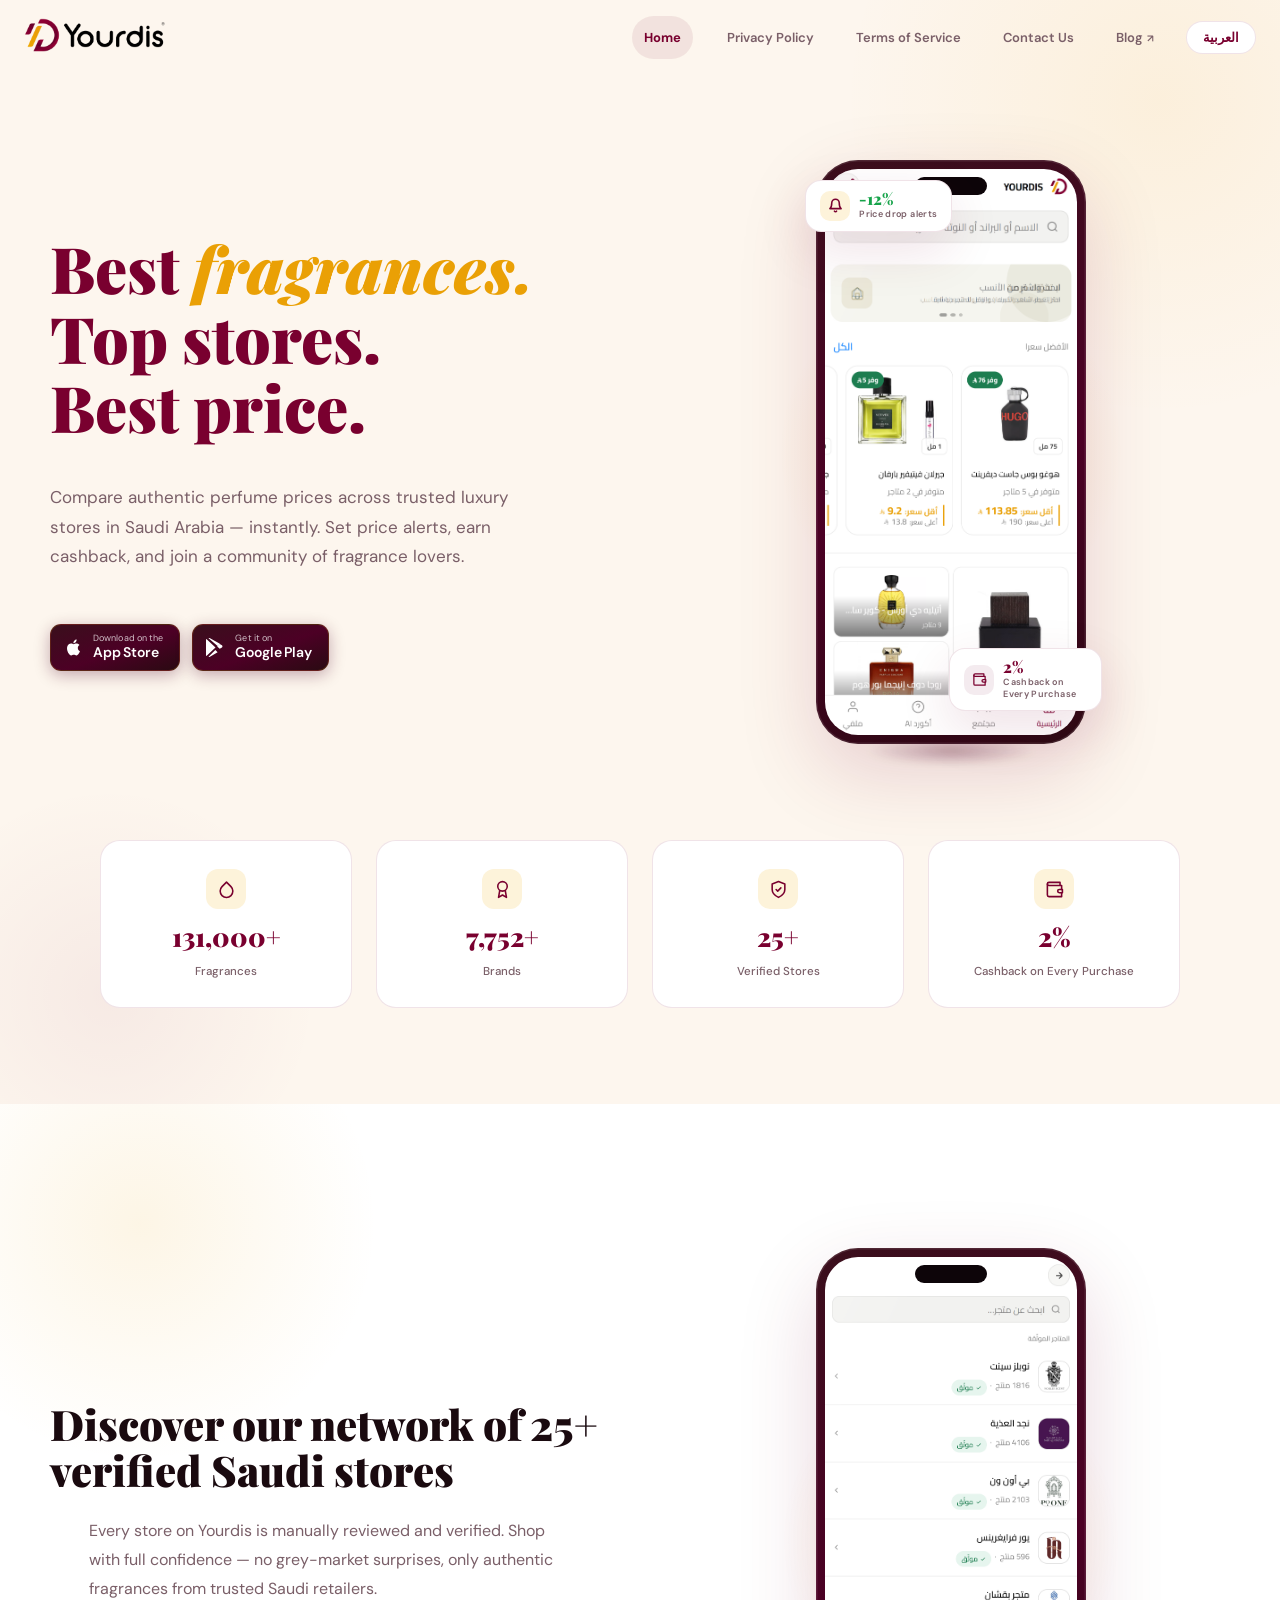
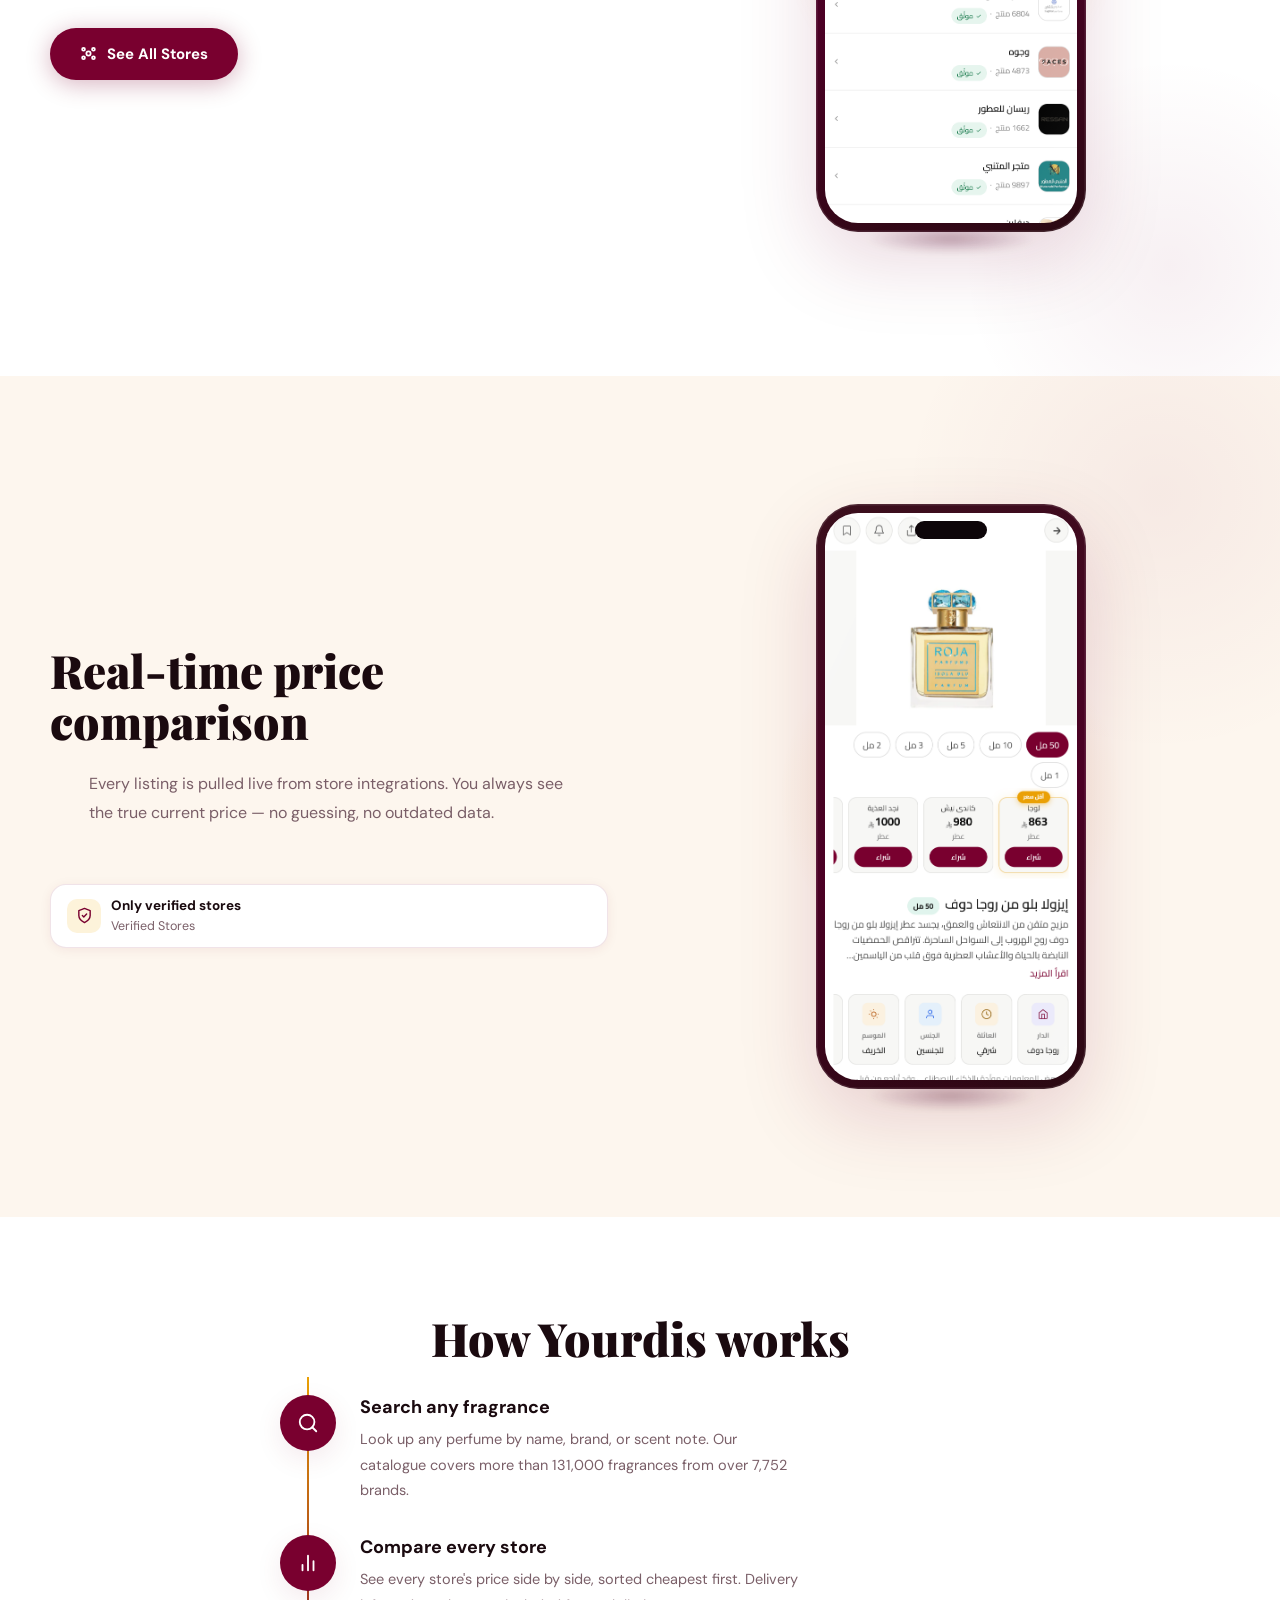
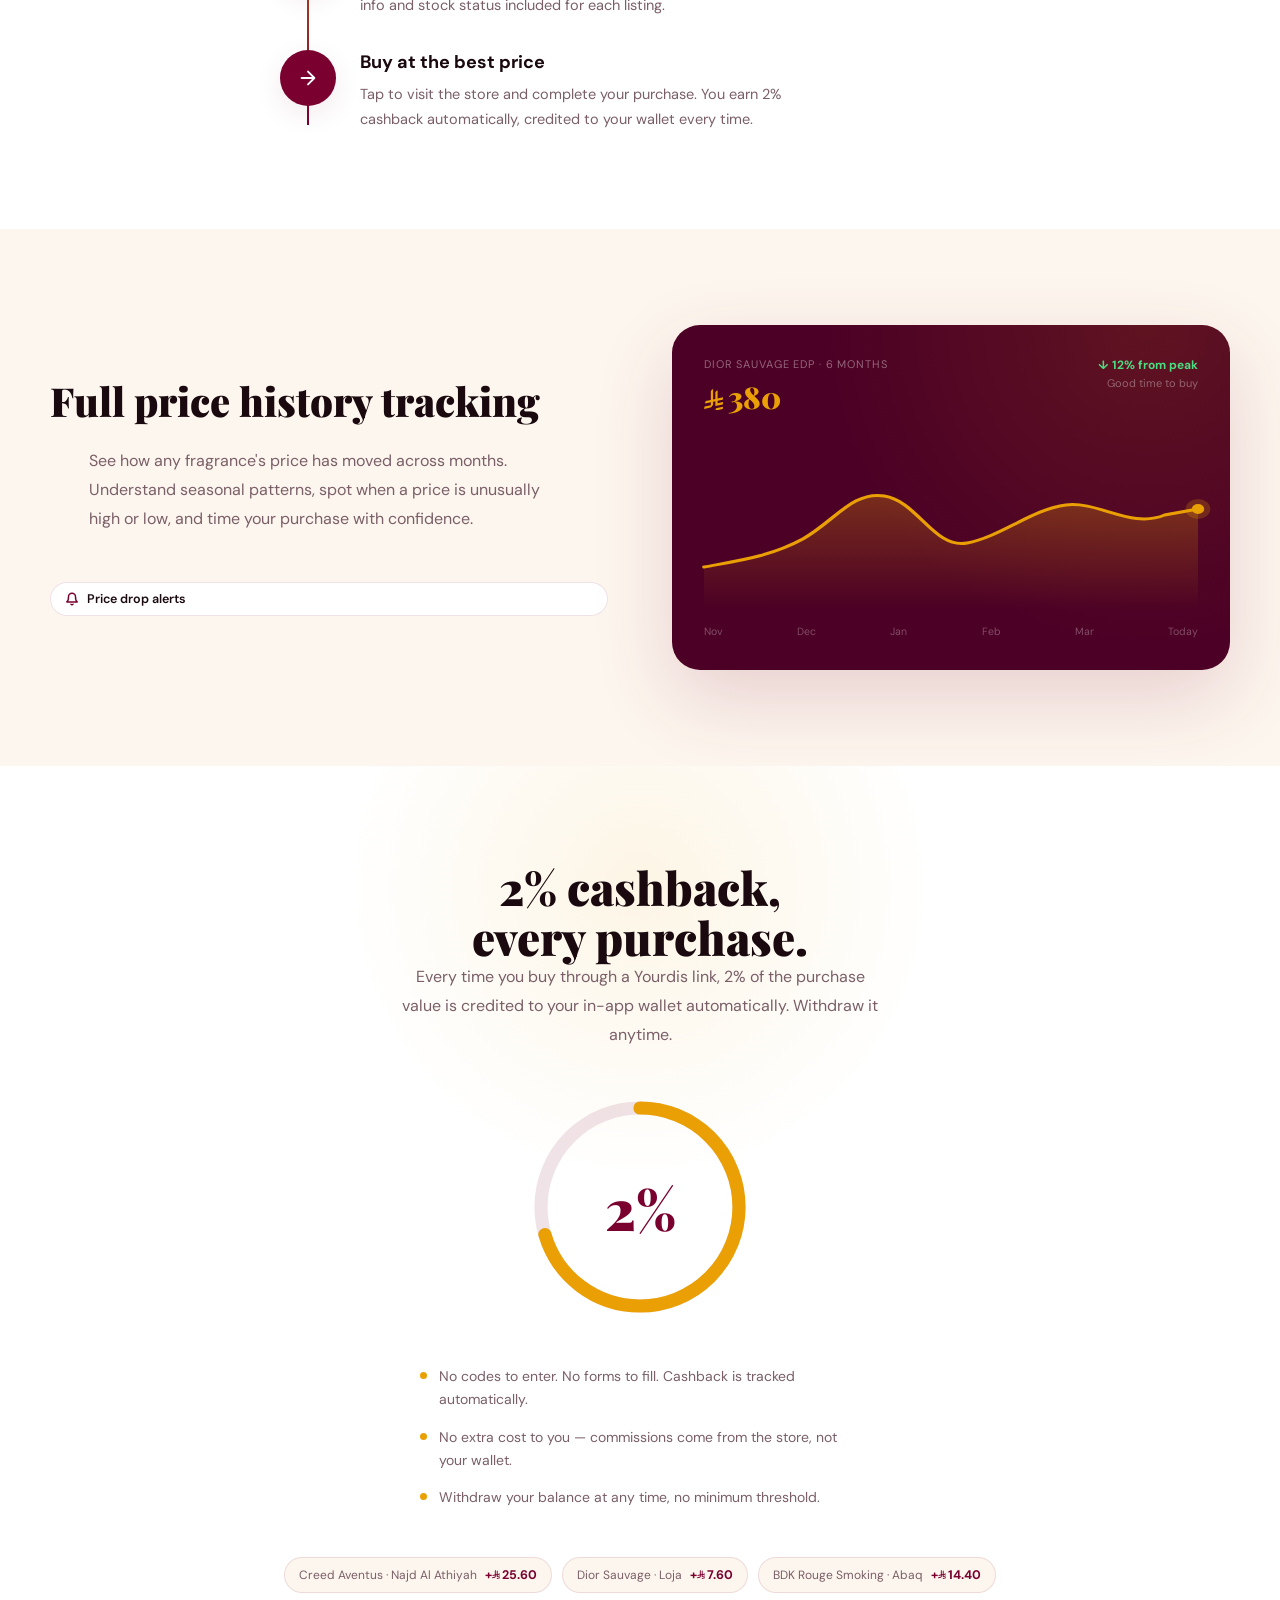
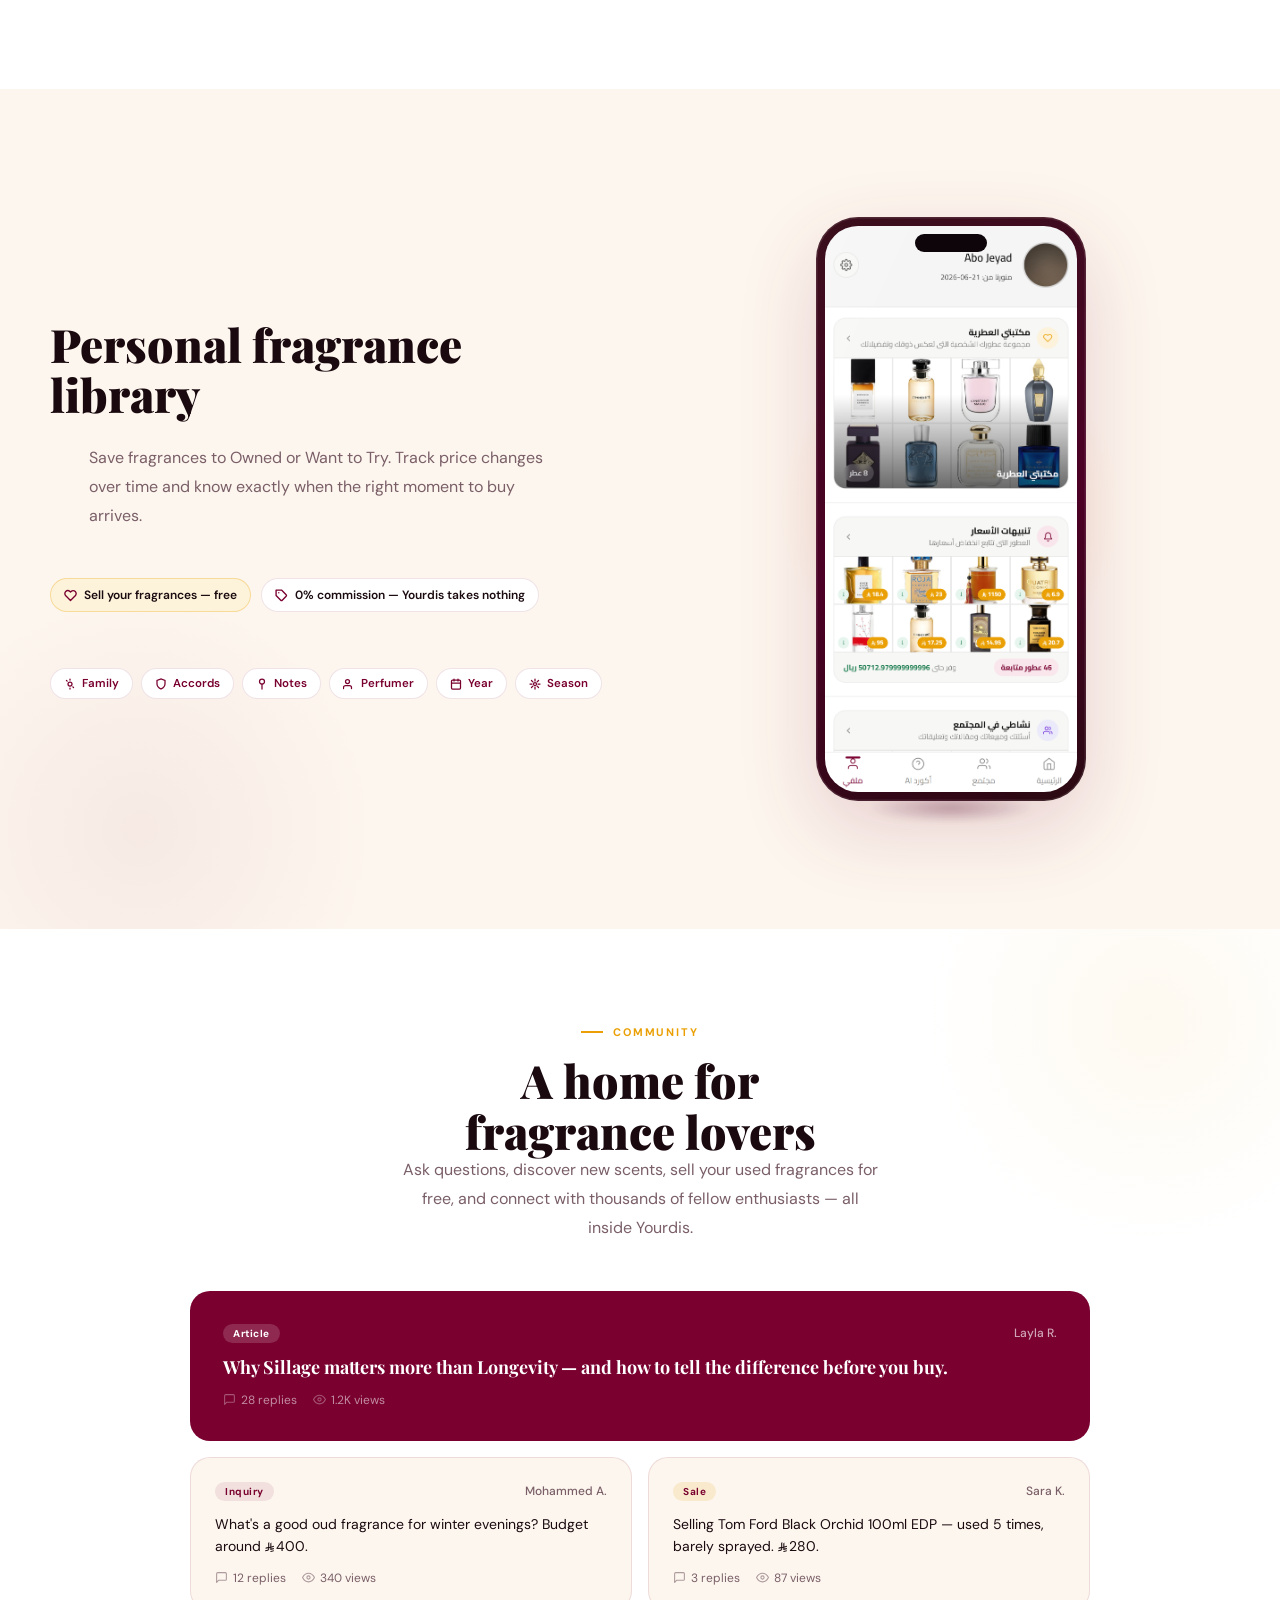
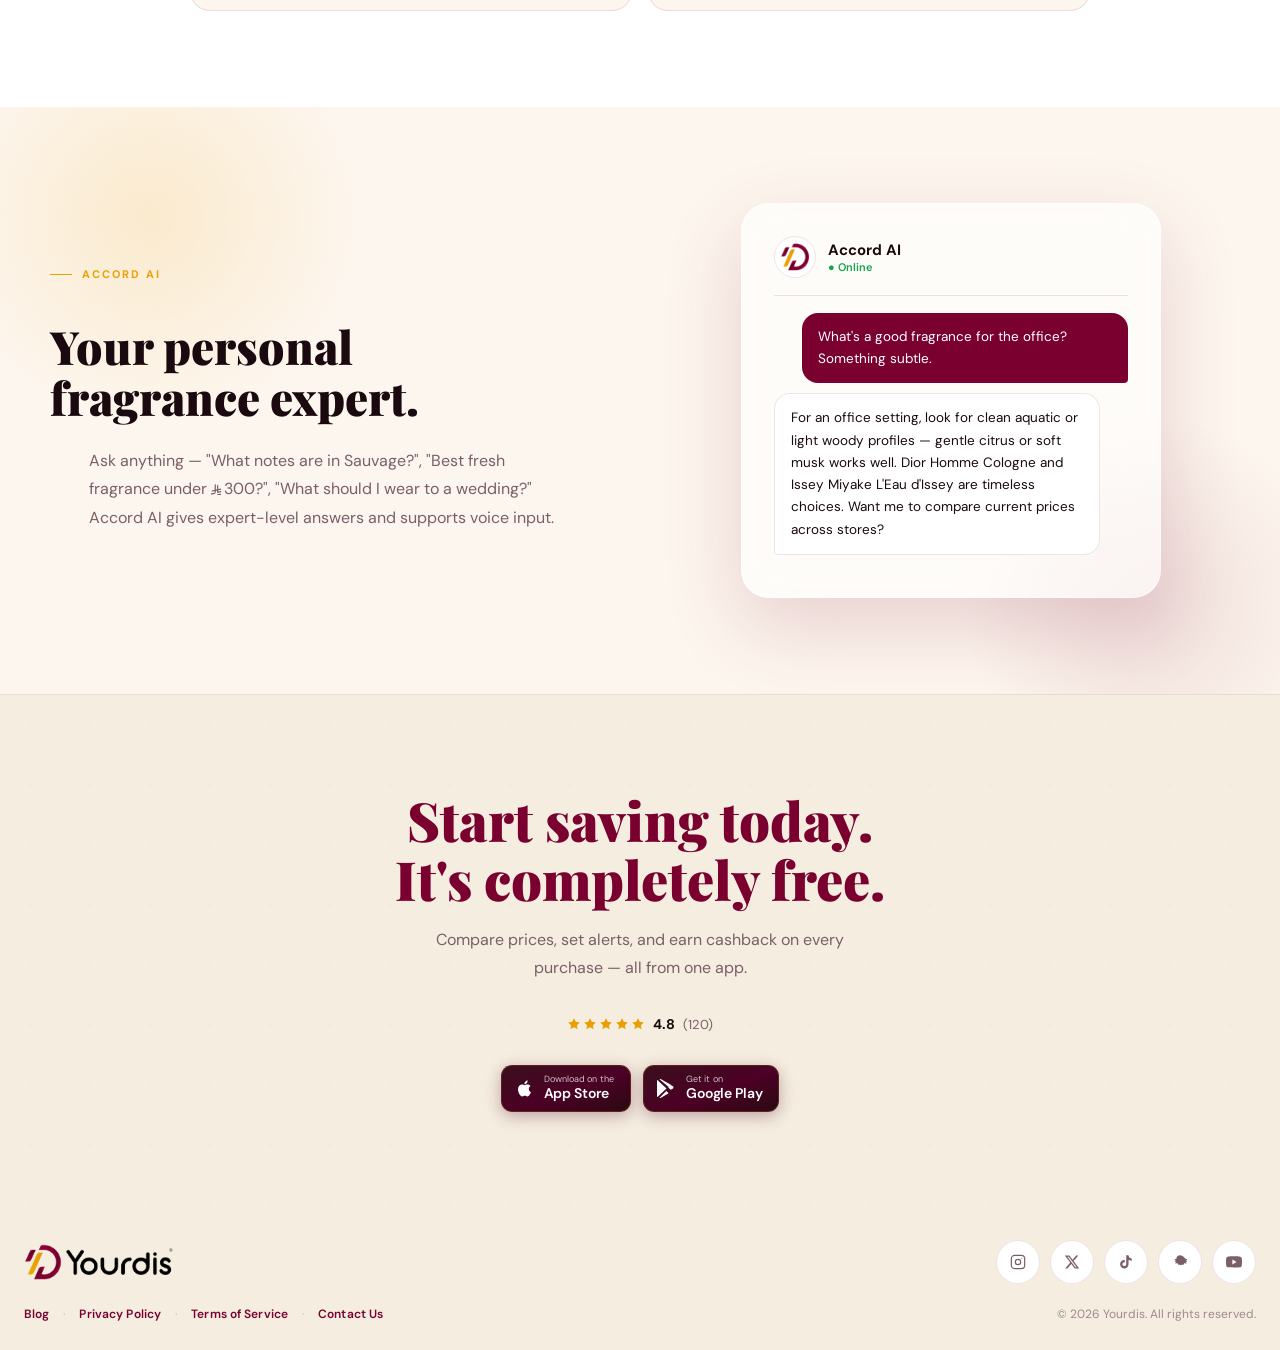
==== commit a4eefc99: "Redesign landing sliders, unify shared header/footer, and rebalance section colors - Merge KPI stats" ====
--- a/index.html
+++ b/index.html
@@ -3,8 +3,8 @@
 <head>
 <meta charset="UTF-8" />
 <meta name="viewport" content="width=device-width, initial-scale=1.0" />
-<title>Yourdis | Compare Perfume Prices in Saudi Arabia – يوردس</title>
-<meta name="description" content="Yourdis is Saudi Arabia's perfume price comparison app. Compare prices across 25+ verified stores, set drop alerts, earn 2% cashback, and shop with confidence. 130,000+ fragrances, 2,850+ brands." />
+<title>Compare Perfume Prices in Saudi Arabia – Yourdis | يوردس</title>
+<meta name="description" content="Yourdis is Saudi Arabia's perfume price comparison app. Compare prices across 25+ verified stores, set drop alerts, earn 2% cashback, and shop with confidence. 131,000+ fragrances, 7,752+ brands." />
 <meta name="keywords" content="perfume price comparison Saudi Arabia, عطور, مقارنة أسعار عطور, yourdis, fragrance deals KSA, buy perfume cheap Riyadh" />
 <meta name="author" content="Yourdis" />
 <meta name="robots" content="index, follow, max-snippet:-1, max-image-preview:large, max-video-preview:-1" />
@@ -12,7 +12,7 @@
 <meta property="og:type" content="website" />
 <meta property="og:site_name" content="Yourdis" />
 <meta property="og:url" content="https://yourdis.com/" />
-<meta property="og:title" content="Yourdis – Compare Perfume Prices in Saudi Arabia" />
+<meta property="og:title" content="Compare Perfume Prices in Saudi Arabia – Yourdis" />
 <meta property="og:description" content="Find the best perfume price across 25+ verified Saudi stores instantly. Set price alerts, earn 2% cashback, sell your used fragrances for free." />
 <meta property="og:image" content="https://yourdis.com/og-image.png" />
 <meta property="og:image:width" content="1200" />
@@ -22,7 +22,7 @@
 <meta property="og:locale:alternate" content="ar_SA" />
 <meta name="twitter:card" content="summary_large_image" />
 <meta name="twitter:site" content="@yourdiscom" />
-<meta name="twitter:title" content="Yourdis – Compare Perfume Prices in Saudi Arabia" />
+<meta name="twitter:title" content="Compare Perfume Prices in Saudi Arabia – Yourdis" />
 <meta name="twitter:description" content="Find the best perfume price across 25+ verified Saudi stores. Set alerts, earn 2% cashback, sell used fragrances free." />
 <meta name="twitter:image" content="https://yourdis.com/og-image.png" />
 <meta name="theme-color" content="#79002F" />
@@ -31,8 +31,8 @@
 <meta name="apple-mobile-web-app-title" content="Yourdis" />
 <meta name="application-name" content="Yourdis" />
 <meta name="apple-itunes-app" content="app-id=6584529767" />
-<link rel="icon" type="image/png" href="icon_Light.png" />
-<link rel="apple-touch-icon" href="icon_Light.png" />
+<link rel="icon" type="image/png" href="assets/icon_Light.png" />
+<link rel="apple-touch-icon" href="assets/icon_Light.png" />
 <link rel="manifest" href="manifest.json" />
 <link rel="alternate" hreflang="en" href="https://yourdis.com/" />
 <link rel="alternate" hreflang="ar" href="https://yourdis.com/" />
@@ -62,7 +62,7 @@
 <script>window.dataLayer=window.dataLayer||[];function gtag(){dataLayer.push(arguments);}gtag('js',new Date());gtag('config','GA_MEASUREMENT_ID');</script>
 -->
 
-<script src="translations.js"></script>
+<script src="translations.js" defer></script>
 
 <style>
 /* ══════════════════════════════════════════
@@ -74,6 +74,7 @@
 /* ─── Tokens ─── */
 :root {
   --crimson: #79002F;
+  --crimson-deep: #4C0025;
   --gold: #EAA005;
   --gold-pale: #fdf3da;
   --cream: #FDF6EE;
@@ -85,6 +86,31 @@
   --white: #ffffff;
   --radius: 20px;
   --radius-sm: 12px;
+  --radius-lg: 28px;
+
+  /* Spacing scale (4/8pt rhythm) */
+  --space-1: 4px;
+  --space-2: 8px;
+  --space-3: 12px;
+  --space-4: 16px;
+  --space-5: 24px;
+  --space-6: 32px;
+  --space-7: 48px;
+  --space-8: 64px;
+  --space-9: 96px;
+
+  /* Elevation scale */
+  --shadow-sm: 0 2px 12px rgba(121,0,47,0.07);
+  --shadow-md: 0 8px 28px rgba(121,0,47,0.09);
+  --shadow-lg: 0 18px 52px rgba(121,0,47,0.12);
+  --shadow-xl: 0 28px 80px rgba(121,0,47,0.16);
+
+  /* Motion */
+  --ease-out: cubic-bezier(0.16, 1, 0.3, 1);
+  --ease-spring: cubic-bezier(0.34, 1.56, 0.64, 1);
+  --dur-fast: 150ms;
+  --dur-base: 250ms;
+  --dur-slow: 400ms;
 }
 
 /* ─── Reset & Base ─── */
@@ -96,39 +122,17 @@
 a { text-decoration: none; color: inherit; }
 button { cursor: pointer; border: none; background: none; font-family: inherit; }
 
-/* ─── Shared Nav (inner pages) ─── */
-.site-nav {
-  background: var(--white); border-bottom: 1.5px solid var(--border);
-  padding: 16px 24px;
-  display: flex; justify-content: space-between; align-items: center;
-  position: sticky; top: 0; z-index: 100;
-}
-.site-nav .nav-logo img { height: 34px; width: auto; display: block; }
-.site-nav .nav-right { display: flex; align-items: center; gap: 20px; flex-wrap: wrap; }
-.site-nav .nav-links { display: flex; align-items: center; gap: 18px; flex-wrap: wrap; }
-.site-nav .nav-link {
-  font-size: 13px; font-weight: 600; color: var(--muted);
-  padding: 10px 12px; border-radius: 999px; transition: background 0.2s, color 0.2s, transform 0.2s;
-}
-.site-nav .nav-link:hover,
-.site-nav .nav-link:focus-visible {
-  background: rgba(121,0,47,0.08);
-  color: var(--crimson);
-  transform: translateY(-1px);
-}
-.site-nav .nav-link.external::after {
-  content: '\2197';
-  font-size: 0.8em;
-  margin-inline-start: 4px;
-}
-.site-nav .nav-logo a { display: inline-flex; align-items: center; gap: 8px; }
-.nav-lang-toggle {
-  background: var(--white); border: 1.5px solid var(--border);
-  border-radius: 50px; padding: 7px 16px;
-  font-size: 13px; font-weight: 600; color: var(--crimson);
-  transition: background 0.2s, color 0.2s;
-}
-.nav-lang-toggle:hover { background: var(--crimson); color: #fff; }
+/* ─── Focus & Motion ─── */
+a:focus-visible, button:focus-visible {
+  outline: 2.5px solid var(--crimson);
+  outline-offset: 3px;
+  border-radius: 4px;
+}
+@media (prefers-reduced-motion: reduce) {
+  html { scroll-behavior: auto; }
+  *, *::before, *::after { animation-duration: 0.01ms !important; animation-iteration-count: 1 !important; transition-duration: 0.01ms !important; }
+  .fade-up, .fade-left, .fade-right, .fade-scale, .draw-in { opacity: 1 !important; transform: none !important; }
+}
 
 /* ─── Shared Sections ─── */
 section { padding: 100px 24px; }
@@ -146,188 +150,286 @@
 .section-sub { font-size: 16px; color: var(--muted); line-height: 1.75; max-width: 520px; }
 
 /* ─── Animations ─── */
-.fade-up { opacity: 0; transform: translateY(26px); transition: opacity 0.7s ease, transform 0.7s ease; }
+.fade-up { opacity: 0; transform: translateY(26px); transition: opacity 0.7s var(--ease-out), transform 0.7s var(--ease-out); }
 .fade-up.visible { opacity: 1; transform: translateY(0); }
+.fade-left { opacity: 0; transform: translateX(-28px); transition: opacity 0.7s var(--ease-out), transform 0.7s var(--ease-out); }
+.fade-left.visible { opacity: 1; transform: translateX(0); }
+.fade-right { opacity: 0; transform: translateX(28px); transition: opacity 0.7s var(--ease-out), transform 0.7s var(--ease-out); }
+.fade-right.visible { opacity: 1; transform: translateX(0); }
+.fade-scale { opacity: 0; transform: scale(0.94); transition: opacity 0.75s var(--ease-out), transform 0.75s var(--ease-out); }
+.fade-scale.visible { opacity: 1; transform: scale(1); }
 .fade-up-d1 { transition-delay: 0.10s; }
 .fade-up-d2 { transition-delay: 0.20s; }
 .fade-up-d3 { transition-delay: 0.30s; }
 .fade-up-d4 { transition-delay: 0.40s; }
 
-/* ─── Shared Footer ─── */
-.site-footer { background: var(--parchment); border-top: 1.5px solid var(--border); padding: 40px 24px 32px; }
-.footer-top { display: flex; justify-content: space-between; align-items: center; gap: 20px; flex-wrap: wrap; padding-bottom: 24px; border-bottom: 1px solid var(--border); margin-bottom: 24px; }
-.footer-logo img { height: 36px; width: auto; display: block; }
-.footer-socials { display: flex; align-items: center; gap: 10px; }
-.footer-social-link { display: flex; align-items: center; justify-content: center; width: 38px; height: 38px; background: var(--white); border: 1.5px solid var(--border); border-radius: 50%; color: var(--muted); transition: background 0.2s, color 0.2s, border-color 0.2s, transform 0.2s; }
-.footer-social-link:hover { background: var(--crimson); border-color: var(--crimson); color: #fff; transform: translateY(-2px); }
-.footer-social-link svg { width: 16px; height: 16px; display: block; }
-.footer-bottom { display: flex; justify-content: space-between; align-items: center; gap: 16px; flex-wrap: wrap; }
-.footer-links { display: flex; gap: 24px; flex-wrap: wrap; }
-.footer-links a, .footer-links button { font-size: 13px; color: var(--muted); transition: color 0.2s; background: none; border: none; font-family: inherit; cursor: pointer; padding: 0; }
-.footer-links a:hover, .footer-links button:hover { color: var(--crimson); }
-.footer-copy { font-size: 12px; color: var(--muted); opacity: 0.7; }
-.footer-quick-links { display: flex; flex-wrap: wrap; align-items: center; gap: 6px 14px; }
-.footer-quick-links a, .footer-quick-links button {
-  font-size: 12px; font-weight: 600; color: var(--crimson);
-  background: none; border: none; font-family: inherit;
-  cursor: pointer; padding: 0; transition: opacity 0.2s;
-  letter-spacing: 0.01em; white-space: nowrap;
-}
-.footer-quick-links a:hover, .footer-quick-links button:hover { opacity: 0.65; }
-.footer-quick-sep { color: rgba(121,0,47,0.25); font-size: 12px; user-select: none; line-height: 1; }
 
 /* ══════════════════════════════════════════
-   LANDING PAGE
+   LANDING PAGE V2 — 10 SLIDES
 ══════════════════════════════════════════ */
-.hero {
-  min-height: 100svh; background: var(--cream);
-  position: relative; overflow: hidden;
-  display: flex; flex-direction: column;
-  align-items: center; justify-content: center;
-  padding: 80px 24px;
-}
-.hero::before { content: ''; position: absolute; width: 820px; height: 820px; border-radius: 50%; border: 1.5px solid rgba(121,0,47,0.09); top: -280px; right: -220px; pointer-events: none; }
-.hero::after { content: ''; position: absolute; width: 520px; height: 520px; border-radius: 50%; background: radial-gradient(circle, rgba(234,160,5,0.07) 0%, transparent 70%); bottom: -80px; left: -80px; pointer-events: none; }
-.hero-ring { position: absolute; width: 1100px; height: 1100px; border-radius: 50%; border: 1px solid rgba(121,0,47,0.05); top: 50%; left: 50%; transform: translate(-50%,-50%); pointer-events: none; }
-.hero-ring2 { position: absolute; width: 700px; height: 700px; border-radius: 50%; border: 1px solid rgba(234,160,5,0.10); top: 50%; left: 50%; transform: translate(-50%,-50%); pointer-events: none; }
-.hero-logo { position: relative; z-index: 2; margin-bottom: 40px; }
-.hero-logo img { height: 48px; width: auto; display: block; }
-.hero-eyebrow { position: relative; z-index: 2; font-size: 11px; font-weight: 700; letter-spacing: 0.18em; text-transform: uppercase; color: var(--gold); margin-bottom: 18px; }
-.hero-headline { position: relative; z-index: 2; font-family: 'Playfair Display', serif; font-size: clamp(36px, 7vw, 72px); font-weight: 900; color: var(--crimson); text-align: center; line-height: 1.1; max-width: 780px; margin-bottom: 22px; }
+
+/* ─── Generic slide shell ─── */
+.slide { padding: var(--space-9) 24px; position: relative; overflow: hidden; scroll-margin-top: 76px; }
+.slide-inner { max-width: 1180px; margin: 0 auto; width: 100%; position: relative; z-index: 1; }
+.slide-glow { position: absolute; border-radius: 50%; pointer-events: none; z-index: 0; }
+.eyebrow { font-size: 11px; font-weight: 700; letter-spacing: 0.18em; text-transform: uppercase; color: var(--gold); margin-bottom: 16px; display: flex; align-items: center; gap: 10px; }
+.eyebrow::before { content: ''; width: 22px; height: 1.5px; background: var(--gold); flex-shrink: 0; }
+.slide-title { font-family: 'Playfair Display', serif; font-weight: 900; color: var(--ink); line-height: 1.1; }
+body.ar .slide-title { font-family: 'Cairo', sans-serif; line-height: 1.35; }
+.slide-body { font-size: 16px; color: var(--muted); line-height: 1.8; max-width: 480px; }
+
+/* ─── Text + Visual grid (reused by slides 1, 3, 7, 9) ─── */
+.tv-grid { display: flex; flex-direction: column; gap: var(--space-6); }
+.tv-text { display: flex; flex-direction: column; gap: var(--space-5); text-align: center; }
+.tv-text .eyebrow { justify-content: center; }
+.tv-visual { display: flex; justify-content: center; }
+@media (min-width: 1024px) {
+  .tv-grid { flex-direction: row; align-items: center; gap: var(--space-8); }
+  .tv-text, .tv-visual { flex: 1 1 50%; min-width: 0; }
+  .tv-text { text-align: start; }
+  .tv-text .eyebrow { justify-content: flex-start; }
+}
+
+/* ─── Store badges: shared premium component (Hero + Final CTA) ─── */
+.store-badges { display: flex; gap: 12px; flex-wrap: wrap; justify-content: center; }
+@media (min-width: 1024px) { .tv-text .store-badges { justify-content: flex-start; } }
+.store-badge {
+  display: inline-flex; align-items: center; gap: 10px;
+  background: linear-gradient(160deg, #3a0f1c, var(--crimson-deep) 55%, #2a0a12); color: #fff;
+  padding: 8px 16px 8px 13px; border-radius: 11px;
+  border: 1px solid rgba(234,160,5,0.18);
+  box-shadow: 0 4px 16px rgba(76,0,37,0.32);
+  transition: transform var(--dur-base) var(--ease-out), box-shadow var(--dur-base) var(--ease-out), border-color var(--dur-base) var(--ease-out);
+}
+.store-badge:hover { transform: translateY(-2px); box-shadow: 0 10px 28px rgba(76,0,37,0.42); border-color: rgba(234,160,5,0.32); }
+.store-badge:active { transform: translateY(0); }
+.store-badge svg { width: 19px; height: 19px; flex-shrink: 0; }
+.store-badge span { display: flex; flex-direction: column; line-height: 1.25; text-align: start; }
+.store-badge small { font-size: 9px; font-weight: 400; opacity: 0.75; letter-spacing: 0.01em; }
+.store-badge strong { font-size: 14px; font-weight: 600; letter-spacing: -0.01em; }
+
+/* ─── Device frame (real screenshots, 1170:2532, never cropped/stretched) ─── */
+.device-stage { position: relative; display: flex; justify-content: center; align-items: center; padding: var(--space-6) 0; }
+.device-glow { position: absolute; width: 340px; height: 340px; border-radius: 50%; background: radial-gradient(circle, rgba(234,160,5,0.16) 0%, transparent 72%); pointer-events: none; }
+.device-frame {
+  position: relative; z-index: 2;
+  width: min(68vw, 270px); aspect-ratio: 1170 / 2532;
+  background: linear-gradient(160deg, #3a0f1c, var(--crimson-deep) 55%, #2a0a12);
+  border-radius: 42px; padding: 9px;
+  box-shadow: var(--shadow-xl), inset 0 0 0 1.5px rgba(255,255,255,0.10);
+  animation: deviceFloat 6.5s ease-in-out infinite;
+}
+.device-frame::after { content: ''; position: absolute; left: 50%; bottom: -22px; transform: translateX(-50%); width: 62%; height: 30px; background: radial-gradient(ellipse, rgba(76,0,37,0.30) 0%, transparent 72%); filter: blur(3px); z-index: -1; }
+.device-frame.compact { width: min(56vw, 230px); }
+@keyframes deviceFloat { 0%, 100% { transform: translateY(0); } 50% { transform: translateY(-10px); } }
+.device-screen { position: relative; width: 100%; height: 100%; border-radius: 33px; overflow: hidden; background: #0d0509; }
+.device-screen img { width: 100%; height: 100%; object-fit: cover; display: block; }
+.device-sheen { position: absolute; inset: 0; background: linear-gradient(115deg, rgba(255,255,255,0.20) 0%, rgba(255,255,255,0) 22%, rgba(255,255,255,0) 76%, rgba(255,255,255,0.08) 100%); pointer-events: none; z-index: 4; mix-blend-mode: screen; }
+.device-notch { position: absolute; top: 8px; left: 50%; transform: translateX(-50%); width: 72px; height: 18px; background: #0d0509; border-radius: 10px; z-index: 5; }
+
+/* ─── Floating proof chips (reused across slides) ─── */
+.float-chip { position: absolute; z-index: 3; display: flex; align-items: center; gap: 9px; background: var(--white); border: 1.5px solid var(--border); border-radius: 16px; padding: 10px 14px; box-shadow: var(--shadow-lg); animation: chipFloat 5.5s ease-in-out infinite; }
+.float-chip-icon { width: 30px; height: 30px; border-radius: 10px; display: flex; align-items: center; justify-content: center; flex-shrink: 0; }
+.float-chip-icon svg { width: 15px; height: 15px; }
+.float-chip-num { font-family: 'Playfair Display', serif; font-size: 16px; font-weight: 900; line-height: 1; direction: ltr; unicode-bidi: isolate; }
+.float-chip-label { font-size: 9px; color: var(--muted); font-weight: 600; text-transform: uppercase; letter-spacing: 0.04em; margin-top: 2px; max-width: 84px; line-height: 1.3; }
+@keyframes chipFloat { 0%, 100% { transform: translateY(0); } 50% { transform: translateY(-9px); } }
+@media (prefers-reduced-motion: reduce) { .device-frame, .float-chip { animation: none; } }
+
+/* ─── KPI stats: merged into the hero slide ─── */
+.kpi-inner { max-width: 1080px; margin: 0 auto; display: grid; grid-template-columns: repeat(4, 1fr); gap: var(--space-5); }
+.hero-kpi { margin-top: var(--space-8); }
+.stat-item {
+  display: flex; flex-direction: column; align-items: center; text-align: center; gap: 10px;
+  padding: 28px 14px; border-radius: var(--radius); background: var(--cream); border: 1.5px solid var(--border);
+  transition: transform var(--dur-base) var(--ease-out), box-shadow var(--dur-base) var(--ease-out), border-color var(--dur-base) var(--ease-out);
+}
+.hero-slide .stat-item { background: var(--white); }
+.stat-item:hover { transform: translateY(-3px); box-shadow: var(--shadow-sm); border-color: rgba(234,160,5,0.35); }
+.stat-icon { width: 40px; height: 40px; border-radius: 12px; background: var(--gold-pale); display: flex; align-items: center; justify-content: center; flex-shrink: 0; }
+.stat-icon svg { width: 19px; height: 19px; color: var(--crimson); }
+.stat-number { font-family: 'Playfair Display', serif; font-size: clamp(20px, 2.6vw, 26px); font-weight: 900; color: var(--crimson); display: block; direction: ltr; unicode-bidi: isolate; }
+.stat-label { font-size: 11.5px; color: var(--muted); font-weight: 500; }
+@media (max-width: 700px) {
+  .hero-kpi { margin-top: var(--space-6); }
+  .kpi-inner { grid-template-columns: 1fr 1fr; gap: var(--space-4); }
+  .stat-item { padding: 22px 12px; }
+}
+
+/* ── Slide 1: Hero ── */
+.hero-slide { min-height: 100svh; background: var(--cream); display: flex; flex-direction: column; justify-content: center; padding: 128px 24px var(--space-9); }
+.hero-slide .slide-glow.a { width: 640px; height: 640px; background: radial-gradient(circle, rgba(234,160,5,0.08) 0%, transparent 70%); top: -220px; inset-inline-end: -200px; }
+.hero-slide .slide-glow.b { width: 420px; height: 420px; background: radial-gradient(circle, rgba(121,0,47,0.05) 0%, transparent 70%); bottom: -100px; inset-inline-start: -100px; }
+.hero-headline { font-family: 'Playfair Display', serif; font-size: clamp(34px, 8vw, 64px); font-weight: 900; color: var(--crimson); line-height: 1.08; max-width: 620px; }
 .hero-headline em { font-style: italic; color: var(--gold); }
 body.ar .hero-headline { font-family: 'Cairo', sans-serif; line-height: 1.3; }
-.hero-sub { position: relative; z-index: 2; font-size: clamp(15px, 2.5vw, 18px); color: var(--muted); text-align: center; max-width: 500px; line-height: 1.75; margin-bottom: 40px; }
-.hero-cta-group { position: relative; z-index: 2; display: flex; gap: 14px; flex-wrap: wrap; justify-content: center; margin-bottom: 60px; }
-.btn-primary { display: flex; align-items: center; gap: 10px; background: var(--crimson); color: #fff; padding: 16px 30px; border-radius: 50px; font-size: 15px; font-weight: 700; box-shadow: 0 4px 24px rgba(121,0,47,0.30); transition: transform 0.2s, box-shadow 0.2s; }
-.btn-primary:hover { transform: translateY(-2px); box-shadow: 0 8px 32px rgba(121,0,47,0.40); }
-.btn-secondary { display: flex; align-items: center; gap: 10px; background: var(--white); color: var(--crimson); padding: 16px 30px; border-radius: 50px; font-size: 15px; font-weight: 600; border: 1.5px solid var(--border); box-shadow: 0 2px 12px rgba(121,0,47,0.07); transition: background 0.2s, color 0.2s; }
-.btn-secondary:hover { background: var(--crimson); color: #fff; }
-.hero-stats { position: relative; z-index: 2; display: flex; flex-wrap: wrap; justify-content: center; background: var(--white); border-radius: 20px; border: 1.5px solid var(--border); box-shadow: 0 4px 28px rgba(121,0,47,0.08); overflow: hidden; }
-.stat-item { text-align: center; padding: 24px 36px; border-inline-end: 1.5px solid var(--border); }
-.stat-item:last-child { border-inline-end: none; }
-.stat-number { font-family: 'Playfair Display', serif; font-size: 28px; font-weight: 900; color: var(--crimson); display: block; }
-.stat-label { font-size: 12px; color: var(--muted); font-weight: 500; margin-top: 3px; }
-.scroll-hint { position: absolute; bottom: 26px; left: 50%; transform: translateX(-50%); z-index: 2; display: flex; flex-direction: column; align-items: center; gap: 6px; opacity: 0.35; }
-.scroll-hint span { font-size: 10px; color: var(--crimson); letter-spacing: 0.12em; }
-.scroll-dot { width: 1.5px; height: 34px; background: linear-gradient(to bottom, var(--crimson), transparent); animation: scrollDot 1.8s ease-in-out infinite; }
-@keyframes scrollDot { 0%,100% { opacity:0; transform:scaleY(0.3); transform-origin:top; } 50% { opacity:1; transform:scaleY(1); } }
-
-.stores-section { background: var(--white); padding: 64px 0; overflow: hidden; }
-.stores-label { text-align: center; font-size: 11px; font-weight: 700; letter-spacing: 0.18em; text-transform: uppercase; color: var(--muted); margin-bottom: 30px; padding: 0 24px; }
-.marquee-wrap { overflow: hidden; -webkit-mask-image: linear-gradient(to right, transparent, black 10%, black 90%, transparent); mask-image: linear-gradient(to right, transparent, black 10%, black 90%, transparent); direction: ltr; }
-.marquee-track { display: flex; animation: marquee 40s linear infinite; width: max-content; will-change: transform; direction: ltr; }
-@keyframes marquee { from { transform: translateX(0); } to { transform: translateX(-50%); } }
-.store-pill { display: flex; align-items: center; gap: 9px; background: var(--cream); border: 1.5px solid var(--border); padding: 10px 18px; border-radius: 50px; white-space: nowrap; flex-shrink: 0; margin-right: 14px; transition: border-color 0.2s, background 0.2s; }
-.store-pill:hover { border-color: var(--gold); background: var(--gold-pale); }
-.store-pill-dot { width: 6px; height: 6px; border-radius: 50%; background: var(--gold); flex-shrink: 0; }
-.store-pill-name { font-size: 13px; font-weight: 600; color: var(--ink); }
-
-.how-section { background: var(--cream); }
-.how-grid { display: grid; grid-template-columns: repeat(auto-fit, minmax(240px, 1fr)); gap: 22px; margin-top: 54px; }
-.how-card { background: var(--white); border-radius: var(--radius); padding: 34px 26px; position: relative; overflow: hidden; border: 1.5px solid var(--border); transition: transform 0.3s, box-shadow 0.3s; }
-.how-card:hover { transform: translateY(-5px); box-shadow: 0 18px 52px rgba(121,0,47,0.09); }
-.how-step-num { font-family: 'Playfair Display', serif; font-size: 60px; font-weight: 900; color: rgba(121,0,47,0.06); line-height: 1; position: absolute; top: 12px; right: 16px; }
-body.ar .how-step-num { right: auto; left: 16px; }
-.how-icon { width: 48px; height: 48px; background: var(--crimson); border-radius: 13px; display: flex; align-items: center; justify-content: center; margin-bottom: 20px; }
-.how-icon svg { width: 22px; height: 22px; color: #fff; }
-.how-card h3 { font-size: 17px; font-weight: 700; margin-bottom: 10px; color: var(--ink); }
-body.ar .how-card h3 { font-family: 'Cairo', sans-serif; }
-.how-card p { font-size: 14px; color: var(--muted); line-height: 1.72; }
-
-.features-section { background: var(--white); }
-.features-grid { display: grid; grid-template-columns: 1fr 1fr; gap: 20px; margin-top: 54px; }
-.feat-card { background: var(--cream); border-radius: var(--radius); padding: 32px 28px; border: 1.5px solid var(--border); transition: box-shadow 0.3s; }
-.feat-card:hover { box-shadow: 0 12px 40px rgba(121,0,47,0.08); }
-.feat-card.featured { background: var(--crimson); border-color: transparent; grid-column: span 2; display: grid; grid-template-columns: 1fr 1fr; gap: 44px; align-items: center; }
-.feat-card.sell { background: linear-gradient(135deg, #FEF8EC, #FDF3D5); border-color: rgba(234,160,5,0.25); grid-column: span 2; display: grid; grid-template-columns: 1fr 1fr; gap: 44px; align-items: center; }
-.feat-card.history { background: #2A1520; border-color: transparent; grid-column: span 2; display: grid; grid-template-columns: 1fr 1fr; gap: 44px; align-items: center; }
-.feat-icon { width: 50px; height: 50px; background: var(--gold-pale); border-radius: 13px; display: flex; align-items: center; justify-content: center; margin-bottom: 20px; }
-.feat-icon svg { width: 23px; height: 23px; color: var(--crimson); }
-.feat-card.featured .feat-icon { background: rgba(234,160,5,0.18); }
-.feat-card.featured .feat-icon svg { color: var(--gold); }
-.feat-card.sell .feat-icon { background: rgba(234,160,5,0.22); }
-.feat-card.sell .feat-icon svg { color: var(--crimson); }
-.feat-card.history .feat-icon { background: rgba(234,160,5,0.12); }
-.feat-card.history .feat-icon svg { color: var(--gold); }
-.feat-card h3 { font-size: 18px; font-weight: 700; margin-bottom: 12px; color: var(--ink); }
-body.ar .feat-card h3 { font-family: 'Cairo', sans-serif; }
-.feat-card.featured h3, .feat-card.history h3 { color: #fff; }
-.feat-card p { font-size: 14px; color: var(--muted); line-height: 1.75; }
-.feat-card.featured p { color: rgba(255,255,255,0.68); }
-.feat-card.history p { color: rgba(255,255,255,0.60); }
-.compare-mock { background: rgba(255,255,255,0.08); border-radius: var(--radius-sm); padding: 18px; border: 1px solid rgba(255,255,255,0.12); }
-.compare-mock-label { font-size: 10px; color: rgba(255,255,255,0.40); letter-spacing: 0.08em; text-transform: uppercase; margin-bottom: 12px; }
-.compare-mock-row { display: flex; align-items: center; justify-content: space-between; padding: 11px 13px; border-radius: 10px; margin-bottom: 7px; font-size: 13px; }
-.compare-mock-row:last-child { margin-bottom: 0; }
-.compare-mock-row.best { background: rgba(234,160,5,0.17); border: 1px solid rgba(234,160,5,0.28); }
-.compare-mock-row.regular { background: rgba(255,255,255,0.06); }
-.store-dot { width: 7px; height: 7px; border-radius: 50%; background: rgba(255,255,255,0.28); flex-shrink: 0; }
-.compare-mock-row.best .store-dot { background: var(--gold); }
-.store-name { color: rgba(255,255,255,0.65); flex: 1; margin: 0 10px; }
-.compare-mock-row.best .store-name { color: #fff; font-weight: 600; }
-.store-price { color: rgba(255,255,255,0.50); font-weight: 500; }
-.compare-mock-row.best .store-price { color: #fff; font-weight: 700; }
-.best-badge { background: var(--gold); color: var(--ink); font-size: 9px; font-weight: 700; padding: 2px 8px; border-radius: 20px; letter-spacing: 0.05em; margin-inline-start: 8px; }
-.sell-mock { background: var(--white); border-radius: var(--radius-sm); padding: 20px; border: 1.5px solid rgba(234,160,5,0.22); }
-.sell-mock-header { display: flex; align-items: center; gap: 10px; margin-bottom: 16px; padding-bottom: 14px; border-bottom: 1px solid rgba(121,0,47,0.09); }
-.sell-mock-avatar { width: 34px; height: 34px; background: var(--gold-pale); border-radius: 50%; display: flex; align-items: center; justify-content: center; font-size: 13px; font-weight: 700; color: var(--crimson); }
-.sell-mock-username { font-size: 13px; font-weight: 600; color: var(--ink); }
-.sell-mock-badge { background: rgba(234,160,5,0.14); color: #9a6e00; font-size: 10px; font-weight: 700; padding: 2px 9px; border-radius: 20px; margin-inline-start: auto; }
-.sell-mock-city { font-size: 11px; color: var(--muted); }
-.sell-mock-body { font-size: 13px; color: var(--ink); line-height: 1.6; margin-bottom: 14px; }
-.sell-mock-price { font-family: 'Playfair Display', serif; font-size: 22px; font-weight: 900; color: var(--crimson); margin-bottom: 14px; }
-.sell-mock-perks { display: flex; flex-direction: column; gap: 7px; }
-.sell-perk { display: flex; align-items: center; gap: 8px; font-size: 12px; font-weight: 600; color: #16a34a; }
-.sell-perk svg { width: 14px; height: 14px; flex-shrink: 0; }
-.data-tags { display: flex; flex-wrap: wrap; gap: 7px; margin-top: 18px; }
-.data-tag { display: flex; align-items: center; gap: 5px; background: rgba(121,0,47,0.07); border: 1px solid rgba(121,0,47,0.11); padding: 5px 11px; border-radius: 20px; font-size: 11px; font-weight: 600; color: var(--crimson); }
-.data-tag svg { width: 11px; height: 11px; flex-shrink: 0; }
-.history-chart { background: rgba(255,255,255,0.04); border-radius: var(--radius-sm); padding: 20px; border: 1px solid rgba(255,255,255,0.09); }
-.chart-header { display: flex; justify-content: space-between; align-items: flex-start; margin-bottom: 16px; }
-.chart-title { font-size: 10px; color: rgba(255,255,255,0.35); letter-spacing: 0.08em; text-transform: uppercase; margin-bottom: 5px; }
-.chart-price { font-family: 'Playfair Display', serif; font-size: 24px; font-weight: 900; color: var(--gold); }
-.chart-change { font-size: 11px; color: #4ade80; font-weight: 600; }
-.chart-note { font-size: 10px; color: rgba(255,255,255,0.28); margin-top: 3px; }
-.chart-body { height: 68px; }
-.chart-body svg { width: 100%; height: 100%; }
-.chart-labels { display: flex; justify-content: space-between; margin-top: 8px; }
-.chart-labels span { font-size: 10px; color: rgba(255,255,255,0.28); }
-.cashback-section { background: var(--cashback-bg); position: relative; overflow: hidden; }
-.cashback-section::before { content: ''; position: absolute; width: 600px; height: 600px; border-radius: 50%; background: radial-gradient(circle, rgba(234,160,5,0.10) 0%, transparent 70%); top: -160px; right: -160px; pointer-events: none; }
-.cashback-inner { display: grid; grid-template-columns: 1fr 1fr; gap: 80px; align-items: center; }
-.cashback-inner .section-title { color: var(--ink); }
-.cashback-inner .section-sub { color: var(--muted); }
-.cashback-wallet { background: var(--white); border-radius: var(--radius); border: 1.5px solid var(--border); box-shadow: 0 6px 36px rgba(121,0,47,0.09); padding: 30px; }
-.wallet-header { display: flex; justify-content: space-between; align-items: flex-start; margin-bottom: 22px; }
-.wallet-label { font-size: 10px; color: var(--muted); letter-spacing: 0.12em; text-transform: uppercase; margin-bottom: 6px; }
-.wallet-balance { font-family: 'Playfair Display', serif; font-size: 38px; font-weight: 900; color: var(--crimson); line-height: 1; }
-.wallet-sub { font-size: 11px; color: var(--muted); margin-top: 5px; }
-.wallet-icon { color: var(--gold); opacity: 0.65; }
-.wallet-txns { display: flex; flex-direction: column; gap: 8px; }
-.txn-row { display: flex; justify-content: space-between; align-items: center; padding: 11px 13px; background: var(--cream); border-radius: 10px; font-size: 13px; border: 1px solid var(--border); }
-.txn-name { color: var(--muted); }
-.txn-amount { color: var(--crimson); font-weight: 700; }
-.cashback-perks { display: flex; flex-direction: column; gap: 14px; margin-top: 28px; }
+.tv-text .hero-headline, .tv-text .hero-sub { margin-inline: auto; }
+@media (min-width: 1024px) { .tv-text .hero-headline, .tv-text .hero-sub { margin-inline: 0; } }
+.hero-sub { font-size: clamp(15px, 2.5vw, 17px); color: var(--muted); max-width: 460px; line-height: 1.75; margin: 18px auto 28px; text-align: center; }
+@media (min-width: 1024px) { .hero-sub { text-align: start; } }
+.float-chip-alert { top: 8%; inset-inline-start: -4%; animation-delay: 0s; }
+.float-chip-alert .float-chip-icon { background: var(--gold-pale); color: var(--crimson); }
+.float-chip-alert .float-chip-num { color: #16a34a; }
+.float-chip-cashback { bottom: 10%; inset-inline-end: -6%; animation-delay: 1.8s; }
+.float-chip-cashback .float-chip-icon { background: rgba(121,0,47,0.08); color: var(--crimson); }
+.float-chip-cashback .float-chip-num { color: var(--crimson); }
+
+/* ── Slide 2: Store discovery — phone → orbital pill cluster ── */
+.stores-slide { background: var(--white); position: relative; overflow: hidden; }
+.stores-slide .slide-glow.a { width: 480px; height: 480px; background: radial-gradient(circle, rgba(234,160,5,0.10) 0%, transparent 70%); top: -120px; inset-inline-start: -100px; }
+.stores-slide .slide-glow.b { width: 420px; height: 420px; background: radial-gradient(circle, rgba(121,0,47,0.06) 0%, transparent 70%); bottom: -100px; inset-inline-end: -100px; }
+.store-reveal-stage { position: relative; z-index: 1; width: 100%; min-height: 460px; display: flex; align-items: center; justify-content: center; }
+@media (min-width: 1024px) { .store-reveal-stage { min-height: 680px; } }
+.store-default {
+  position: relative; display: flex; flex-direction: column; align-items: center; gap: var(--space-5);
+  opacity: 1; transform: scale(1) translateY(0); filter: blur(0px);
+  transition: opacity 0.5s var(--ease-out), transform 0.5s var(--ease-out), filter 0.5s var(--ease-out);
+}
+.store-reveal-stage.revealed .store-default { opacity: 0; transform: scale(0.8) translateY(10px); filter: blur(8px); pointer-events: none; }
+.reveal-btn { position: relative; align-self: center; display: inline-flex; align-items: center; gap: 10px; background: var(--crimson); color: #fff; padding: 16px 30px; border-radius: 50px; font-size: 15px; font-weight: 700; box-shadow: 0 4px 24px rgba(121,0,47,0.30); transition: transform var(--dur-base) var(--ease-out), box-shadow var(--dur-base) var(--ease-out); }
+@media (min-width: 1024px) { .tv-text .reveal-btn { align-self: flex-start; } }
+.reveal-btn:hover { transform: translateY(-2px); box-shadow: 0 10px 30px rgba(121,0,47,0.38); }
+.reveal-btn:active { transform: translateY(0); }
+.reveal-btn svg { width: 17px; height: 17px; }
+.store-cluster-wrap { position: absolute; inset: 0; display: flex; align-items: center; justify-content: center; opacity: 0; transform: scale(0.92); transition: opacity 0.6s var(--ease-out) 0.25s, transform 0.6s var(--ease-out) 0.25s; pointer-events: none; }
+.store-reveal-stage.revealed .store-cluster-wrap { opacity: 1; transform: scale(1); pointer-events: auto; }
+.store-cluster { position: relative; width: 100%; max-width: 520px; aspect-ratio: 1 / 1; margin: 0 auto; }
+.store-pill {
+  position: absolute; transform: translate(-50%, -50%) scale(0.4);
+  display: inline-flex; align-items: center; justify-content: center; white-space: nowrap;
+  padding: 10px 18px; border-radius: 999px;
+  background: var(--cream);
+  -webkit-backdrop-filter: blur(16px); backdrop-filter: blur(16px);
+  border: 1px solid var(--border);
+  box-shadow: 0 4px 18px rgba(121,0,47,0.08);
+  font-size: 12.5px; font-weight: 600; color: var(--ink); letter-spacing: 0.01em;
+  opacity: 0; cursor: pointer;
+  transition: transform 0.6s var(--ease-spring), opacity 0.5s var(--ease-out), box-shadow var(--dur-base) var(--ease-out), background var(--dur-base) var(--ease-out), filter var(--dur-base) var(--ease-out);
+}
+.store-reveal-stage.revealed .store-pill { opacity: 1; transform: translate(-50%, -50%) scale(1); }
+.store-pill:hover, .store-pill:focus-visible, .store-pill.selected {
+  transform: translate(-50%, -50%) scale(1.09) translateY(-5px);
+  box-shadow: 0 16px 34px rgba(121,0,47,0.18);
+  background: rgba(255,255,255,0.92);
+  filter: brightness(1.03);
+  z-index: 20;
+}
+@media (max-width: 700px) {
+  .store-reveal-stage { min-height: 420px; }
+  .store-pill { padding: 8px 14px; font-size: 11.5px; }
+}
+
+/* ── Slide 3: Compare + Verified ── */
+.compare-slide { background: var(--cream); }
+.compare-slide .slide-glow { width: 520px; height: 520px; background: radial-gradient(circle, rgba(121,0,47,0.05) 0%, transparent 70%); top: -140px; inset-inline-end: -140px; }
+.trust-badge { display: inline-flex; align-items: center; gap: 10px; background: var(--white); border: 1.5px solid var(--border); border-radius: 16px; padding: 12px 16px; margin-top: var(--space-6); box-shadow: var(--shadow-sm); }
+.trust-badge-icon { width: 34px; height: 34px; border-radius: 10px; background: var(--gold-pale); display: flex; align-items: center; justify-content: center; flex-shrink: 0; }
+.trust-badge-icon svg { width: 17px; height: 17px; color: var(--crimson); }
+.trust-badge-text { text-align: start; }
+.trust-badge-text strong { display: block; font-size: 13.5px; color: var(--ink); font-weight: 700; }
+.trust-badge-text span { font-size: 12.5px; color: var(--muted); }
+
+/* ── Slide 4: How it works — timeline ── */
+.how-slide { background: var(--white); }
+.how-slide .slide-inner { max-width: 720px; text-align: center; }
+.how-slide .eyebrow, .how-slide .slide-title { justify-content: center; margin-inline: auto; }
+.timeline { position: relative; text-align: start; margin-top: var(--space-6); display: flex; flex-direction: column; gap: var(--space-6); padding-inline-start: 40px; }
+.timeline::before { content: ''; position: absolute; inset-inline-start: 27px; top: -18px; bottom: 8px; width: 2px; background: var(--border); z-index: 0; }
+.timeline::after { content: ''; position: absolute; inset-inline-start: 27px; top: -18px; bottom: 8px; width: 2px; background: linear-gradient(to bottom, var(--gold), var(--crimson)); transform: scaleY(0); transform-origin: top; transition: transform 1.3s var(--ease-out); z-index: 0; }
+.timeline.visible::after { transform: scaleY(1); }
+.timeline-step { position: relative; display: flex; gap: var(--space-5); align-items: flex-start; z-index: 1; }
+.timeline-node { width: 56px; height: 56px; border-radius: 50%; background: var(--crimson); color: #fff; display: flex; align-items: center; justify-content: center; flex-shrink: 0; box-shadow: var(--shadow-md); position: relative; inset-inline-start: -40px; margin-inline-end: -40px; z-index: 2; }
+.timeline-node svg { width: 22px; height: 22px; }
+.timeline-content h3 { font-size: 18px; font-weight: 700; margin-bottom: 8px; color: var(--ink); }
+body.ar .timeline-content h3 { font-family: 'Cairo', sans-serif; }
+.timeline-content p { font-size: 14.5px; color: var(--muted); line-height: 1.75; max-width: 440px; }
+
+/* ── Slide 5: Alerts + History — chart ── */
+.trend-slide { background: var(--cream); }
+.alert-chip { display: inline-flex; align-items: center; gap: 8px; background: var(--white); border: 1px solid var(--border); border-radius: 20px; padding: 8px 14px; margin-top: var(--space-5); }
+.alert-chip svg { width: 14px; height: 14px; color: var(--crimson); flex-shrink: 0; }
+.alert-chip span { font-size: 12.5px; font-weight: 600; color: var(--ink); }
+.chart-card { width: 100%; background: var(--crimson-deep); border-radius: var(--radius-lg); padding: var(--space-6); box-shadow: var(--shadow-xl); position: relative; overflow: hidden; }
+.chart-card::before { content: ''; position: absolute; inset: 0; background: radial-gradient(circle at 85% 0%, rgba(234,160,5,0.12) 0%, transparent 55%); pointer-events: none; }
+.chart-head { position: relative; display: flex; justify-content: space-between; align-items: flex-start; margin-bottom: var(--space-6); }
+.chart-head-title { font-size: 11px; color: rgba(255,255,255,0.40); letter-spacing: 0.08em; text-transform: uppercase; margin-bottom: 6px; }
+.chart-head-price { font-family: 'Playfair Display', serif; font-size: 30px; font-weight: 900; color: var(--gold); direction: ltr; unicode-bidi: isolate; }
+.chart-head-change { font-size: 12px; color: #4ade80; font-weight: 700; }
+.chart-head-note { font-size: 11px; color: rgba(255,255,255,0.35); margin-top: 3px; }
+.chart-canvas { position: relative; height: 160px; }
+.chart-canvas svg { width: 100%; height: 100%; overflow: visible; }
+.chart-path { stroke-dasharray: 1; stroke-dashoffset: 1; transition: stroke-dashoffset 1.6s var(--ease-out); }
+.draw-in.visible .chart-path { stroke-dashoffset: 0; }
+.chart-area { opacity: 0; transition: opacity 1s var(--ease-out) 0.5s; }
+.draw-in.visible .chart-area { opacity: 1; }
+.chart-labels { position: relative; display: flex; justify-content: space-between; margin-top: var(--space-4); }
+.chart-labels span { font-size: 10.5px; color: rgba(255,255,255,0.30); }
+
+/* ── Slide 6: Cashback — big stat ── */
+.cashback-slide { background: var(--white); text-align: center; position: relative; overflow: hidden; }
+.cashback-slide .slide-glow { width: 600px; height: 600px; background: radial-gradient(circle, rgba(234,160,5,0.10) 0%, transparent 70%); top: -180px; inset-inline-start: 50%; transform: translateX(-50%); }
+.cashback-slide .eyebrow, .cashback-slide .slide-title, .cashback-slide .slide-body { justify-content: center; margin-inline: auto; }
+.cashback-slide .slide-body { text-align: center; margin-bottom: var(--space-7); }
+.stat-ring-wrap { position: relative; width: 220px; height: 220px; margin: 0 auto var(--space-7); display: flex; align-items: center; justify-content: center; }
+.stat-ring-wrap svg { position: absolute; inset: 0; width: 100%; height: 100%; transform: rotate(-90deg); }
+.stat-ring-track { stroke: var(--border); }
+.stat-ring-progress { stroke: var(--gold); stroke-linecap: round; stroke-dasharray: 283; stroke-dashoffset: 283; transition: stroke-dashoffset 1.4s var(--ease-out) 0.2s; }
+.fade-scale.visible .stat-ring-progress { stroke-dashoffset: 84; }
+.stat-ring-num { font-family: 'Playfair Display', serif; font-size: 56px; font-weight: 900; color: var(--crimson); direction: ltr; unicode-bidi: isolate; }
+.cashback-perks { display: flex; flex-direction: column; gap: 14px; max-width: 440px; margin: 0 auto var(--space-7); text-align: start; }
 .perk { display: flex; gap: 12px; align-items: flex-start; }
 .perk-dot { width: 7px; height: 7px; background: var(--gold); border-radius: 50%; margin-top: 7px; flex-shrink: 0; }
 .perk p { font-size: 14px; color: var(--muted); line-height: 1.65; }
-.community-section { background: var(--cream); }
-.community-inner { display: grid; grid-template-columns: 1fr 1fr; gap: 80px; align-items: center; }
-.community-posts { display: flex; flex-direction: column; gap: 12px; }
-.comm-post { background: var(--white); border-radius: var(--radius-sm); padding: 18px 20px; border: 1.5px solid var(--border); transition: box-shadow 0.2s; }
-.comm-post:hover { box-shadow: 0 8px 28px rgba(121,0,47,0.08); }
-.comm-post-header { display: flex; justify-content: space-between; align-items: center; margin-bottom: 10px; }
+.wallet-chips { display: flex; flex-wrap: wrap; gap: 10px; justify-content: center; }
+.wallet-chip { display: flex; align-items: center; gap: 8px; background: var(--cream); border: 1px solid var(--border); border-radius: 20px; padding: 9px 14px; }
+.wallet-chip-name { font-size: 12px; color: var(--muted); }
+.wallet-chip-amt { font-size: 12.5px; font-weight: 700; color: var(--crimson); direction: ltr; unicode-bidi: isolate; }
+
+/* ── Slide 7: Library + Sell + Data ── */
+.library-slide { background: var(--cream); }
+.library-slide .slide-glow { width: 480px; height: 480px; background: radial-gradient(circle, rgba(121,0,47,0.05) 0%, transparent 70%); bottom: -140px; inset-inline-start: -100px; }
+.library-badges { display: flex; flex-wrap: wrap; gap: 10px; margin-top: var(--space-5); }
+.lib-badge { display: flex; align-items: center; gap: 7px; background: var(--white); border: 1px solid var(--border); border-radius: 20px; padding: 8px 13px; }
+.lib-badge.filled { background: var(--gold-pale); border-color: rgba(234,160,5,0.3); }
+.lib-badge svg { width: 13px; height: 13px; color: var(--crimson); }
+.lib-badge span { font-size: 12px; font-weight: 600; color: var(--ink); }
+.data-tags { display: flex; flex-wrap: wrap; gap: 8px; margin-top: var(--space-6); }
+.data-tag { display: flex; align-items: center; gap: 6px; background: var(--white); border: 1px solid var(--border); padding: 7px 13px; border-radius: 20px; font-size: 11.5px; font-weight: 600; color: var(--crimson); }
+.data-tag svg { width: 12px; height: 12px; flex-shrink: 0; }
+
+/* ── Slide 8: Community — mosaic ── */
+.community-slide { background: var(--white); position: relative; overflow: hidden; }
+.community-slide .slide-glow { width: 460px; height: 460px; background: radial-gradient(circle, rgba(234,160,5,0.06) 0%, transparent 70%); top: -140px; inset-inline-end: -100px; }
+.community-slide .slide-inner { text-align: center; }
+.community-slide .eyebrow, .community-slide .slide-title, .community-slide .slide-body { justify-content: center; margin-inline: auto; }
+.community-slide .slide-body { text-align: center; margin: 0 auto var(--space-7); }
+.mosaic { display: grid; grid-template-columns: 1fr; gap: var(--space-4); text-align: start; max-width: 900px; margin: 0 auto; }
+@media (min-width: 768px) { .mosaic { grid-template-columns: 1fr 1fr; } }
+.mosaic-post { background: var(--cream); border-radius: var(--radius); padding: var(--space-5); border: 1.5px solid var(--border); transition: box-shadow var(--dur-base) var(--ease-out), transform var(--dur-base) var(--ease-out); }
+.mosaic-post:hover { box-shadow: var(--shadow-md); transform: translateY(-4px); }
+.mosaic-post.featured { grid-column: 1 / -1; background: var(--crimson); border-color: transparent; padding: var(--space-6); }
+.mosaic-post.featured .comm-post-text { color: #fff; font-size: 18px; font-family: 'Playfair Display', serif; font-weight: 700; line-height: 1.4; }
+body.ar .mosaic-post.featured .comm-post-text { font-family: 'Cairo', sans-serif; }
+.mosaic-post.featured .comm-post-user { color: rgba(255,255,255,0.65); }
+.mosaic-post.featured .comm-post-footer { color: rgba(255,255,255,0.55); }
+.mosaic-post.featured .comm-badge.article { background: rgba(255,255,255,0.16); color: #fff; }
+.comm-post-header { display: flex; justify-content: space-between; align-items: center; margin-bottom: 12px; }
 .comm-badge { font-size: 10px; font-weight: 700; padding: 3px 10px; border-radius: 20px; letter-spacing: 0.05em; }
 .comm-badge.inquiry { background: rgba(121,0,47,0.09); color: var(--crimson); }
-.comm-badge.sale { background: rgba(234,160,5,0.14); color: #9a6e00; }
+.comm-badge.sale { background: rgba(234,160,5,0.14); color: var(--crimson); }
 .comm-badge.article { background: rgba(30,100,200,0.09); color: #1a5cbf; }
 .comm-post-user { font-size: 12px; color: var(--muted); font-weight: 500; }
-.comm-post-text { font-size: 14px; color: var(--ink); line-height: 1.6; margin-bottom: 10px; }
+.comm-post-text { font-size: 14px; color: var(--ink); line-height: 1.6; margin-bottom: 12px; }
 .comm-post-footer { display: flex; gap: 16px; font-size: 12px; color: var(--muted); }
-.ai-section { background: var(--white); }
-.ai-inner { display: grid; grid-template-columns: 1fr 1fr; gap: 80px; align-items: center; }
-.ai-chat-mock { background: var(--cream); border-radius: var(--radius); padding: 24px; border: 1.5px solid var(--border); }
-.ai-chat-header { display: flex; align-items: center; gap: 12px; padding-bottom: 17px; border-bottom: 1px solid var(--border); margin-bottom: 17px; }
+.comm-post-footer span { display: flex; align-items: center; gap: 5px; }
+.comm-post-footer svg { width: 13px; height: 13px; opacity: 0.6; flex-shrink: 0; }
+
+/* ── Slide 9: Accord AI — glass panel ── */
+.ai-slide { background: var(--cream); position: relative; overflow: hidden; }
+.ai-slide .slide-glow.a { width: 420px; height: 420px; background: radial-gradient(circle, rgba(234,160,5,0.14) 0%, transparent 70%); top: -100px; inset-inline-start: -60px; }
+.ai-slide .slide-glow.b { width: 380px; height: 380px; background: radial-gradient(circle, rgba(121,0,47,0.10) 0%, transparent 70%); bottom: -100px; inset-inline-end: -60px; }
+.ai-panel { position: relative; background: rgba(255,255,255,0.62); backdrop-filter: blur(22px); -webkit-backdrop-filter: blur(22px); border: 1.5px solid rgba(255,255,255,0.6); border-radius: var(--radius-lg); box-shadow: var(--shadow-xl); padding: var(--space-6); max-width: 420px; margin: 0 auto; }
+.ai-panel-header { display: flex; align-items: center; gap: 12px; padding-bottom: 17px; border-bottom: 1px solid var(--border); margin-bottom: 17px; }
 .ai-avatar { width: 42px; height: 42px; background: var(--white); border-radius: 50%; overflow: hidden; display: flex; align-items: center; justify-content: center; border: 1.5px solid var(--border); flex-shrink: 0; }
 .ai-avatar img { width: 28px; height: 28px; object-fit: contain; }
 .ai-name { font-weight: 700; font-size: 15px; color: var(--ink); }
@@ -335,22 +437,20 @@
 .ai-bubble { padding: 13px 16px; border-radius: 16px; font-size: 13.5px; line-height: 1.65; margin-bottom: 10px; max-width: 92%; }
 .ai-bubble.assistant { background: var(--white); border: 1px solid var(--border); border-bottom-left-radius: 4px; color: var(--ink); }
 body.ar .ai-bubble.assistant { border-bottom-left-radius: 16px; border-bottom-right-radius: 4px; }
-.ai-bubble.user { background: var(--crimson); color: #fff; margin-left: auto; border-bottom-right-radius: 4px; }
-body.ar .ai-bubble.user { margin-left: 0; margin-right: auto; border-bottom-right-radius: 16px; border-bottom-left-radius: 4px; }
-.install-section { background: var(--parchment); text-align: center; position: relative; overflow: hidden; border-top: 1.5px solid rgba(121,0,47,0.08); }
-.install-section::before { content: ''; position: absolute; inset: 0; background: url("data:image/svg+xml,%3Csvg width='60' height='60' viewBox='0 0 60 60' xmlns='http://www.w3.org/2000/svg'%3E%3Ccircle cx='30' cy='30' r='1' fill='%2379002F' fill-opacity='0.04'/%3E%3C/svg%3E"); pointer-events: none; }
-.install-logo { margin: 0 auto 32px; display: inline-flex; align-items: center; justify-content: center; }
-.install-logo img { height: 48px; width: auto; display: block; }
-.install-logo-wrap { text-align: center; margin-bottom: 32px; }
-.install-section .section-title { color: var(--crimson); }
-.install-section .section-sub { color: var(--muted); max-width: 440px; margin: 0 auto 40px; }
-.install-btns { display: flex; justify-content: center; gap: 14px; flex-wrap: wrap; }
-.install-btn { display: flex; align-items: center; gap: 12px; background: var(--crimson); color: #fff; padding: 14px 26px; border-radius: 14px; font-weight: 700; font-size: 14px; font-family: inherit; box-shadow: 0 4px 20px rgba(121,0,47,0.25); transition: transform 0.2s, box-shadow 0.2s; }
-.install-btn:hover { transform: translateY(-3px); box-shadow: 0 10px 32px rgba(121,0,47,0.35); }
-.install-btn svg { width: 26px; height: 26px; flex-shrink: 0; }
-.install-btn span { display: flex; flex-direction: column; text-align: start; }
-.install-btn small { font-size: 10px; font-weight: 400; opacity: 0.70; }
-.install-btn strong { font-size: 15px; }
+.ai-bubble.user { background: var(--crimson); color: #fff; margin-inline-start: auto; border-bottom-right-radius: 4px; }
+body.ar .ai-bubble.user { border-bottom-right-radius: 16px; border-bottom-left-radius: 4px; }
+
+/* ── Slide 10: Final CTA ── */
+.install-slide { background: var(--parchment); text-align: center; position: relative; overflow: hidden; border-top: 1.5px solid rgba(121,0,47,0.08); }
+.install-slide::before { content: ''; position: absolute; inset: 0; background: url("data:image/svg+xml,%3Csvg width='60' height='60' viewBox='0 0 60 60' xmlns='http://www.w3.org/2000/svg'%3E%3Ccircle cx='30' cy='30' r='1' fill='%2379002F' fill-opacity='0.04'/%3E%3C/svg%3E"); pointer-events: none; }
+.install-slide .slide-title, .install-slide .slide-body { justify-content: center; margin-inline: auto; }
+.install-slide .slide-title { color: var(--crimson); }
+.install-slide .slide-body { text-align: center; margin: var(--space-4) auto var(--space-6); max-width: 440px; }
+.install-rating { position: relative; display: inline-flex; align-items: center; gap: 8px; margin-bottom: var(--space-6); }
+.install-rating .stars { display: flex; gap: 2px; color: var(--gold); }
+.install-rating .stars svg { width: 14px; height: 14px; }
+.install-rating strong { font-size: 14px; color: var(--ink); font-weight: 700; direction: ltr; unicode-bidi: isolate; }
+.install-rating span { font-size: 13px; color: var(--muted); }
 
 /* ══════════════════════════════════════════
    LEGAL PAGES (privacy, terms)
@@ -404,29 +504,14 @@
 /* ══════════════════════════════════════════
    RESPONSIVE
 ══════════════════════════════════════════ */
-@media (max-width: 768px) {
-  .cashback-inner,
-  .community-inner,
-  .ai-inner { grid-template-columns: 1fr; gap: 40px; }
-}
 @media (max-width: 700px) {
-  section { padding: 72px 20px; }
-  .hero-cta-group { flex-direction: column; align-items: center; }
-  .btn-primary, .btn-secondary { width: 100%; max-width: 320px; justify-content: center; }
-  .hero-stats { flex-direction: column; }
-  .stat-item { border-inline-end: none !important; border-bottom: 1.5px solid var(--border); }
-  .stat-item:last-child { border-bottom: none; }
-  .features-grid { grid-template-columns: 1fr; }
-  .feat-card.featured, .feat-card.sell, .feat-card.history { grid-column: span 1; grid-template-columns: 1fr; }
+  section, .slide { padding: 72px 20px; }
+  .hero-slide { padding-top: 104px; }
+  .float-chip { padding: 8px 11px; }
+  .float-chip-num { font-size: 14px; }
+  .store-badges { flex-direction: column; align-items: stretch; width: 100%; max-width: 300px; margin-inline: auto; }
+  .store-badge { justify-content: center; }
   .contact-cards { grid-template-columns: 1fr; }
-  .site-footer { padding: 32px 20px 24px; }
-  .footer-top { flex-direction: column; align-items: center; text-align: center; }
-  .footer-bottom { flex-direction: column; align-items: center; gap: 10px; text-align: center; }
-  .footer-quick-links { justify-content: center; }
-  .footer-links { justify-content: center; }
-  .site-nav { flex-direction: column; align-items: stretch; gap: 12px; }
-  .site-nav .nav-right { justify-content: flex-end; }
-  .site-nav .nav-links { justify-content: flex-end; width: 100%; }
 }
 
 </style>
@@ -451,6 +536,9 @@
 function applyTranslations() {
   document.querySelectorAll('[data-i18n]').forEach(el => {
     el.innerHTML = t(el.dataset.i18n);
+  });
+  document.querySelectorAll('[data-i18n-aria]').forEach(el => {
+    el.setAttribute('aria-label', t(el.dataset.i18nAria));
   });
 }
 
@@ -471,243 +559,386 @@
   currentLang = currentLang === 'en' ? 'ar' : 'en';
   localStorage.setItem('yd_lang', currentLang);
   applyLang();
-  // If page has a marquee, rebuild it
-  if (typeof buildMarquee === 'function') buildMarquee();
+  if (typeof buildStoreCluster === 'function') buildStoreCluster();
 }
 
 </script>
 
 <div data-shared-header></div>
-<script src="shared-header.js"></script>
-
-<!-- ── HERO ── -->
-<section class="hero">
-  <div class="hero-ring"></div>
-  <div class="hero-ring2"></div>
-  <div class="hero-logo"><img src="logo_Light.png" alt="Yourdis" /></div>
-  <p class="hero-eyebrow" data-i18n="hero_eyebrow"></p>
-  <h1 class="hero-headline"><span data-i18n="hero_headline"></span></h1>
-  <p class="hero-sub" data-i18n="hero_sub"></p>
-  <div class="hero-cta-group">
-    <a href="#install" class="btn-primary">
-      <svg width="18" height="18" viewBox="0 0 24 24" fill="none" stroke="currentColor" stroke-width="2.5" stroke-linecap="round" stroke-linejoin="round"><path d="M12 2v13m0 0l-4-4m4 4l4-4M2 17v2a3 3 0 003 3h14a3 3 0 003-3v-2"/></svg>
-      <span data-i18n="hero_cta_primary"></span>
-    </a>
-    <a href="#how" class="btn-secondary">
-      <span data-i18n="hero_cta_secondary"></span>
-      <svg width="16" height="16" viewBox="0 0 24 24" fill="none" stroke="currentColor" stroke-width="2" stroke-linecap="round" stroke-linejoin="round"><path d="M5 12h14M12 5l7 7-7 7"/></svg>
-    </a>
-  </div>
-  <div class="hero-stats">
-    <div class="stat-item"><span class="stat-number">130,000+</span><span class="stat-label" data-i18n="stat_fragrances_label"></span></div>
-    <div class="stat-item"><span class="stat-number">2,850+</span><span class="stat-label" data-i18n="stat_brands_label"></span></div>
-    <div class="stat-item"><span class="stat-number">25+</span><span class="stat-label" data-i18n="stat_stores_label"></span></div>
-    <div class="stat-item"><span class="stat-number">2%</span><span class="stat-label" data-i18n="stat_cashback_label"></span></div>
-  </div>
-  <div class="scroll-hint"><span data-i18n="scroll_hint"></span><div class="scroll-dot"></div></div>
-</section>
-
-<!-- ── STORES MARQUEE ── -->
-<section class="stores-section">
-  <p class="stores-label" data-i18n="stores_section_label"></p>
-  <div class="marquee-wrap"><div class="marquee-track" id="marquee-track"></div></div>
-</section>
-
-<!-- ── HOW IT WORKS ── -->
-<section class="how-section" id="how">
-  <div class="container">
-    <div class="fade-up">
-      <p class="section-label" data-i18n="how_section_label"></p>
-      <h2 class="section-title" data-i18n="how_section_title"></h2>
-    </div>
-    <div class="how-grid">
-      <div class="how-card fade-up fade-up-d1">
-        <div class="how-step-num">1</div>
-        <div class="how-icon"><svg viewBox="0 0 24 24" fill="none" stroke="currentColor" stroke-width="2" stroke-linecap="round" stroke-linejoin="round"><circle cx="11" cy="11" r="8"/><path d="m21 21-4.35-4.35"/></svg></div>
-        <h3 data-i18n="how_step1_title"></h3><p data-i18n="how_step1_body"></p>
-      </div>
-      <div class="how-card fade-up fade-up-d2">
-        <div class="how-step-num">2</div>
-        <div class="how-icon"><svg viewBox="0 0 24 24" fill="none" stroke="currentColor" stroke-width="2" stroke-linecap="round" stroke-linejoin="round"><path d="M18 20V10M12 20V4M6 20v-6"/></svg></div>
-        <h3 data-i18n="how_step2_title"></h3><p data-i18n="how_step2_body"></p>
-      </div>
-      <div class="how-card fade-up fade-up-d3">
-        <div class="how-step-num">3</div>
-        <div class="how-icon"><svg viewBox="0 0 24 24" fill="none" stroke="currentColor" stroke-width="2" stroke-linecap="round" stroke-linejoin="round"><path d="M5 12h14M12 5l7 7-7 7"/></svg></div>
-        <h3 data-i18n="how_step3_title"></h3><p data-i18n="how_step3_body"></p>
+<script src="shared-header.js" defer></script>
+
+<!-- ══════════════════════════════════════════
+     SLIDE 1 — HERO  (Text + real screenshot)
+══════════════════════════════════════════ -->
+<section class="hero-slide slide">
+  <div class="slide-glow a"></div>
+  <div class="slide-glow b"></div>
+  <div class="slide-inner">
+    <div class="tv-grid">
+
+      <div class="tv-text">
+        <h1 class="hero-headline"><span data-i18n="hero_headline"></span></h1>
+        <p class="hero-sub" data-i18n="hero_sub"></p>
+        <div class="store-badges">
+          <a href="https://apps.apple.com/sa/app/yourdis/id6584529767" class="store-badge" id="btn-appstore-hero">
+            <svg viewBox="0 0 24 24" fill="currentColor"><path d="M18.71 19.5C17.88 20.74 17 21.95 15.66 21.97C14.32 22 13.89 21.18 12.37 21.18C10.84 21.18 10.37 21.95 9.1 22C7.78 22.05 6.8 20.68 5.96 19.47C4.25 17 2.94 12.45 4.7 9.39C5.57 7.87 7.13 6.91 8.82 6.88C10.1 6.86 11.32 7.75 12.11 7.75C12.89 7.75 14.37 6.68 15.92 6.84C16.57 6.87 18.39 7.1 19.56 8.82C19.47 8.88 17.39 10.1 17.41 12.63C17.44 15.65 20.06 16.66 20.09 16.67C20.06 16.74 19.67 18.11 18.71 19.5ZM13 3.5C13.73 2.67 14.94 2.04 15.94 2C16.07 3.17 15.6 4.35 14.9 5.19C14.21 6.04 13.07 6.7 11.95 6.61C11.8 5.46 12.36 4.26 13 3.5Z"/></svg>
+            <span><small data-i18n="install_appstore_pre"></small><strong data-i18n="install_appstore_name"></strong></span>
+          </a>
+          <a href="https://play.google.com/store/apps/details?id=com.yourdis" class="store-badge" id="btn-googleplay-hero">
+            <svg viewBox="0 0 24 24" fill="currentColor"><path d="M3.18 23.76A1 1 0 0 0 4 24a1 1 0 0 0 .52-.14l10.15-5.87-2.89-2.89zM.54 1.24A1 1 0 0 0 0 2v20a1 1 0 0 0 .54.77l11.47-10.72zM20.12 9.31l-2.77-1.6-3.2 2.99 3.2 2.99 2.77-1.6A2 2 0 0 0 20.12 9.31zM4.52.14a1 1 0 0 0-1.34.1L14.66 10.2l2.89-2.89z"/></svg>
+            <span><small data-i18n="install_googleplay_pre"></small><strong data-i18n="install_googleplay_name"></strong></span>
+          </a>
+        </div>
+      </div>
+
+      <div class="tv-visual fade-scale" aria-hidden="true">
+        <div class="device-stage">
+          <div class="device-glow"></div>
+          <div class="float-chip float-chip-alert">
+            <div class="float-chip-icon"><svg viewBox="0 0 24 24" fill="none" stroke="currentColor" stroke-width="2.5" stroke-linecap="round" stroke-linejoin="round"><path d="M18 8A6 6 0 0 0 6 8c0 7-3 9-3 9h18s-3-2-3-9"/><path d="M13.73 21a2 2 0 0 1-3.46 0"/></svg></div>
+            <div><div class="float-chip-num">-12%</div><div class="float-chip-label" data-i18n="feat_alerts_title" style="text-transform:none"></div></div>
+          </div>
+          <div class="device-frame">
+            <div class="device-screen">
+              <div class="device-notch"></div>
+              <img src="assets/الصفحة الرئيسية - 2.webp" width="1170" height="2532" alt="Yourdis home screen — search and compare fragrance prices" loading="eager" fetchpriority="high" />
+              <div class="device-sheen"></div>
+            </div>
+          </div>
+          <div class="float-chip float-chip-cashback">
+            <div class="float-chip-icon"><svg viewBox="0 0 24 24" fill="none" stroke="currentColor" stroke-width="2" stroke-linecap="round" stroke-linejoin="round"><path d="M21 12V7H5a2 2 0 0 1 0-4h14v4"/><path d="M3 5v14a2 2 0 0 0 2 2h16v-5"/><path d="M18 12a2 2 0 0 0 0 4h4v-4z"/></svg></div>
+            <div><div class="float-chip-num">2%</div><div class="float-chip-label" data-i18n="stat_cashback_label" style="text-transform:none"></div></div>
+          </div>
+        </div>
+      </div>
+
+    </div>
+
+    <!-- KPI stats — merged into the hero slide -->
+    <div class="kpi-inner hero-kpi">
+      <div class="stat-item fade-up">
+        <div class="stat-icon"><svg viewBox="0 0 24 24" fill="none" stroke="currentColor" stroke-width="2" stroke-linecap="round" stroke-linejoin="round"><path d="M12 2.69l5.66 5.66a8 8 0 1 1-11.31 0z"/></svg></div>
+        <span class="stat-number" data-count-to="131000" data-suffix="+">0</span><span class="stat-label" data-i18n="stat_fragrances_label"></span>
+      </div>
+      <div class="stat-item fade-up fade-up-d1">
+        <div class="stat-icon"><svg viewBox="0 0 24 24" fill="none" stroke="currentColor" stroke-width="2" stroke-linecap="round" stroke-linejoin="round"><circle cx="12" cy="8" r="6"/><path d="M15.5 13.5 17 22l-5-3-5 3 1.5-8.5"/></svg></div>
+        <span class="stat-number" data-count-to="7752" data-suffix="+">0</span><span class="stat-label" data-i18n="stat_brands_label"></span>
+      </div>
+      <div class="stat-item fade-up fade-up-d2">
+        <div class="stat-icon"><svg viewBox="0 0 24 24" fill="none" stroke="currentColor" stroke-width="2" stroke-linecap="round" stroke-linejoin="round"><path d="M12 22s8-4 8-10V5l-8-3-8 3v7c0 6 8 10 8 10z"/><polyline points="9 12 11 14 15 10"/></svg></div>
+        <span class="stat-number" data-count-to="25" data-suffix="+">0</span><span class="stat-label" data-i18n="stat_stores_label"></span>
+      </div>
+      <div class="stat-item fade-up fade-up-d3">
+        <div class="stat-icon"><svg viewBox="0 0 24 24" fill="none" stroke="currentColor" stroke-width="2" stroke-linecap="round" stroke-linejoin="round"><path d="M21 12V7H5a2 2 0 0 1 0-4h14v4"/><path d="M3 5v14a2 2 0 0 0 2 2h16v-5"/><path d="M18 12a2 2 0 0 0 0 4h4v-4z"/></svg></div>
+        <span class="stat-number" data-count-to="2" data-suffix="%">0</span><span class="stat-label" data-i18n="stat_cashback_label"></span>
       </div>
     </div>
   </div>
 </section>
 
-<!-- ── FEATURES ── -->
-<section class="features-section">
-  <div class="container">
-    <div class="fade-up">
-      <p class="section-label" data-i18n="features_section_label"></p>
-      <h2 class="section-title" data-i18n="features_section_title"></h2>
-    </div>
-    <div class="features-grid">
-      <div class="feat-card featured fade-up">
-        <div>
-          <div class="feat-icon"><svg viewBox="0 0 24 24" fill="none" stroke="currentColor" stroke-width="2" stroke-linecap="round" stroke-linejoin="round"><path d="M18 20V10M12 20V4M6 20v-6"/></svg></div>
-          <h3 data-i18n="feat_compare_title"></h3><p data-i18n="feat_compare_body"></p>
-        </div>
-        <div class="compare-mock">
-          <div class="compare-mock-label" data-i18n="feat_compare_mock_label"></div>
-          <div class="compare-mock-row best"><span class="store-dot"></span><span class="store-name">نجد العذية</span><span class="store-price">١٬٢٨٠ ر.س</span><span class="best-badge" data-i18n="feat_compare_best_badge"></span></div>
-          <div class="compare-mock-row regular"><span class="store-dot"></span><span class="store-name">لوجا</span><span class="store-price">١٬٣٥٠ ر.س</span></div>
-          <div class="compare-mock-row regular"><span class="store-dot"></span><span class="store-name">بي أو ون</span><span class="store-price">١٬٤٢٠ ر.س</span></div>
-          <div class="compare-mock-row regular"><span class="store-dot"></span><span class="store-name">ديفاين</span><span class="store-price">١٬٤٩٠ ر.س</span></div>
-        </div>
-      </div>
-      <div class="feat-card fade-up fade-up-d1"><div class="feat-icon"><svg viewBox="0 0 24 24" fill="none" stroke="currentColor" stroke-width="2" stroke-linecap="round" stroke-linejoin="round"><path d="M18 8A6 6 0 0 0 6 8c0 7-3 9-3 9h18s-3-2-3-9"/><path d="M13.73 21a2 2 0 0 1-3.46 0"/></svg></div><h3 data-i18n="feat_alerts_title"></h3><p data-i18n="feat_alerts_body"></p></div>
-      <div class="feat-card fade-up fade-up-d2"><div class="feat-icon"><svg viewBox="0 0 24 24" fill="none" stroke="currentColor" stroke-width="2" stroke-linecap="round" stroke-linejoin="round"><path d="m19 21-7-4-7 4V5a2 2 0 0 1 2-2h10a2 2 0 0 1 2 2v16z"/></svg></div><h3 data-i18n="feat_library_title"></h3><p data-i18n="feat_library_body"></p></div>
-      <div class="feat-card fade-up fade-up-d3">
-        <div class="feat-icon"><svg viewBox="0 0 24 24" fill="none" stroke="currentColor" stroke-width="2" stroke-linecap="round" stroke-linejoin="round"><circle cx="12" cy="12" r="3"/><path d="M12 2v3M12 19v3M4.22 4.22l2.12 2.12M17.66 17.66l2.12 2.12M2 12h3M19 12h3M4.22 19.78l2.12-2.12M17.66 6.34l2.12-2.12"/></svg></div>
-        <h3 data-i18n="feat_data_title"></h3><p data-i18n="feat_data_body"></p>
+<!-- ══════════════════════════════════════════
+     SLIDE 2 — STORE TRUST CLUSTER  (Interactive visual)
+══════════════════════════════════════════ -->
+<section class="stores-slide slide" id="stores">
+  <div class="slide-glow a"></div>
+  <div class="slide-glow b"></div>
+  <div class="slide-inner">
+    <div class="tv-grid">
+
+      <div class="tv-text">
+        <h2 class="slide-title" style="font-size:clamp(26px,4.5vw,42px)" data-i18n="stores_reveal_hint"></h2>
+        <p class="slide-body" data-i18n="feat_verified_body" style="margin-inline:auto"></p>
+        <button type="button" class="reveal-btn" id="reveal-stores-btn" aria-expanded="false" aria-controls="store-cluster">
+          <svg viewBox="0 0 24 24" fill="none" stroke="currentColor" stroke-width="2.5" stroke-linecap="round" stroke-linejoin="round"><circle cx="12" cy="12" r="3"/><circle cx="19" cy="6" r="2"/><circle cx="5" cy="6" r="2"/><circle cx="19" cy="18" r="2"/><circle cx="5" cy="18" r="2"/></svg>
+          <span data-i18n="stores_reveal_cta"></span>
+        </button>
+      </div>
+
+      <div class="tv-visual">
+        <div class="store-reveal-stage" id="store-reveal-stage">
+          <div class="store-default" aria-hidden="true">
+            <div class="device-stage">
+              <div class="device-glow"></div>
+              <div class="device-frame">
+                <div class="device-screen">
+                  <div class="device-notch"></div>
+                  <img src="assets/المتاجر - 4.webp" width="1170" height="2532" alt="Yourdis verified stores list" loading="lazy" />
+                  <div class="device-sheen"></div>
+                </div>
+              </div>
+            </div>
+          </div>
+
+          <div class="store-cluster-wrap">
+            <div class="store-cluster" id="store-cluster" role="group" aria-label="Verified store network"></div>
+          </div>
+        </div>
+      </div>
+
+    </div>
+  </div>
+</section>
+
+<!-- ══════════════════════════════════════════
+     SLIDE 3 — COMPARE + VERIFIED STORES  (Text + real screenshot)
+══════════════════════════════════════════ -->
+<section class="compare-slide slide" id="compare">
+  <div class="slide-glow"></div>
+  <div class="slide-inner">
+    <div class="tv-grid">
+
+      <div class="tv-text">
+        <h2 class="slide-title" style="font-size:clamp(28px,5vw,46px)" data-i18n="feat_compare_title"></h2>
+        <p class="slide-body" data-i18n="feat_compare_body" style="margin-inline:auto"></p>
+        <div class="trust-badge">
+          <div class="trust-badge-icon"><svg viewBox="0 0 24 24" fill="none" stroke="currentColor" stroke-width="2" stroke-linecap="round" stroke-linejoin="round"><path d="M12 22s8-4 8-10V5l-8-3-8 3v7c0 6 8 10 8 10z"/><polyline points="9 12 11 14 15 10"/></svg></div>
+          <div class="trust-badge-text"><strong data-i18n="feat_verified_title"></strong><span data-i18n="stat_stores_label"></span></div>
+        </div>
+      </div>
+
+      <div class="tv-visual fade-scale" aria-hidden="true">
+        <div class="device-stage">
+          <div class="device-glow"></div>
+          <div class="device-frame">
+            <div class="device-screen">
+              <div class="device-notch"></div>
+              <img src="assets/تفاصيل العطر - 1.webp" width="1170" height="2532" alt="Yourdis price comparison across verified stores" loading="lazy" />
+              <div class="device-sheen"></div>
+            </div>
+          </div>
+        </div>
+      </div>
+
+    </div>
+  </div>
+</section>
+
+<!-- ══════════════════════════════════════════
+     SLIDE 4 — HOW IT WORKS  (Timeline infographic)
+══════════════════════════════════════════ -->
+<section class="how-slide slide" id="how">
+  <div class="slide-inner">
+    <h2 class="slide-title" style="font-size:clamp(28px,5vw,46px)" data-i18n="how_section_title"></h2>
+
+    <div class="timeline fade-up draw-in" id="how-timeline">
+      <div class="timeline-step fade-left">
+        <div class="timeline-node"><svg viewBox="0 0 24 24" fill="none" stroke="currentColor" stroke-width="2" stroke-linecap="round" stroke-linejoin="round"><circle cx="11" cy="11" r="8"/><path d="m21 21-4.35-4.35"/></svg></div>
+        <div class="timeline-content"><h3 data-i18n="how_step1_title"></h3><p data-i18n="how_step1_body"></p></div>
+      </div>
+      <div class="timeline-step fade-left fade-up-d2">
+        <div class="timeline-node"><svg viewBox="0 0 24 24" fill="none" stroke="currentColor" stroke-width="2" stroke-linecap="round" stroke-linejoin="round"><path d="M18 20V10M12 20V4M6 20v-6"/></svg></div>
+        <div class="timeline-content"><h3 data-i18n="how_step2_title"></h3><p data-i18n="how_step2_body"></p></div>
+      </div>
+      <div class="timeline-step fade-left fade-up-d3">
+        <div class="timeline-node"><svg viewBox="0 0 24 24" fill="none" stroke="currentColor" stroke-width="2" stroke-linecap="round" stroke-linejoin="round"><path d="M5 12h14M12 5l7 7-7 7"/></svg></div>
+        <div class="timeline-content"><h3 data-i18n="how_step3_title"></h3><p data-i18n="how_step3_body"></p></div>
+      </div>
+    </div>
+  </div>
+</section>
+
+<!-- ══════════════════════════════════════════
+     SLIDE 5 — PRICE ALERTS + HISTORY  (Chart infographic)
+══════════════════════════════════════════ -->
+<section class="trend-slide slide">
+  <div class="slide-inner">
+    <div class="tv-grid">
+      <div class="tv-text">
+        <h2 class="slide-title" style="font-size:clamp(26px,4.5vw,40px)" data-i18n="feat_history_title"></h2>
+        <p class="slide-body" data-i18n="feat_history_body" style="margin-inline:auto"></p>
+        <div class="alert-chip">
+          <svg viewBox="0 0 24 24" fill="none" stroke="currentColor" stroke-width="2.5" stroke-linecap="round" stroke-linejoin="round"><path d="M18 8A6 6 0 0 0 6 8c0 7-3 9-3 9h18s-3-2-3-9"/><path d="M13.73 21a2 2 0 0 1-3.46 0"/></svg>
+          <span data-i18n="feat_alerts_title"></span>
+        </div>
+      </div>
+
+      <div class="tv-visual draw-in fade-scale" style="width:100%">
+      <div class="chart-card">
+        <div class="chart-head">
+          <div><div class="chart-head-title" data-i18n="feat_history_chart_title"></div><div class="chart-head-price" data-i18n="feat_history_chart_price"></div></div>
+          <div style="text-align:end"><div class="chart-head-change" data-i18n="feat_history_chart_change"></div><div class="chart-head-note" data-i18n="feat_history_chart_note"></div></div>
+        </div>
+        <div class="chart-canvas">
+          <svg viewBox="0 0 400 160" preserveAspectRatio="none">
+            <defs><linearGradient id="chartAreaGrad" x1="0" y1="0" x2="0" y2="1"><stop offset="0%" stop-color="#EAA005" stop-opacity="0.28"/><stop offset="100%" stop-color="#EAA005" stop-opacity="0"/></linearGradient></defs>
+            <path class="chart-area" fill="url(#chartAreaGrad)" d="M0,118 C26,112 53,108 80,90 C106,72 120,42 146,47 C173,52 186,100 213,94 C240,88 266,60 293,56 C320,52 346,80 373,66 L400,60 L400,160 L0,160 Z" pathLength="1" />
+            <path class="chart-path" fill="none" stroke="#EAA005" stroke-width="3" stroke-linecap="round" pathLength="1" d="M0,118 C26,112 53,108 80,90 C106,72 120,42 146,47 C173,52 186,100 213,94 C240,88 266,60 293,56 C320,52 346,80 373,66 L400,60" />
+            <circle cx="400" cy="60" r="5" fill="#EAA005" /><circle cx="400" cy="60" r="10" fill="#EAA005" opacity="0.22" />
+          </svg>
+        </div>
+        <div class="chart-labels">
+          <span data-i18n="feat_history_month_1"></span><span data-i18n="feat_history_month_2"></span>
+          <span data-i18n="feat_history_month_3"></span><span data-i18n="feat_history_month_4"></span>
+          <span data-i18n="feat_history_month_5"></span><span data-i18n="feat_history_month_6"></span>
+        </div>
+      </div>
+      </div>
+    </div>
+  </div>
+</section>
+
+<!-- ══════════════════════════════════════════
+     SLIDE 6 — CASHBACK  (Big-stat hero)
+══════════════════════════════════════════ -->
+<section class="cashback-slide slide" id="cashback">
+  <div class="slide-glow"></div>
+  <div class="slide-inner">
+    <h2 class="slide-title" style="font-size:clamp(28px,5vw,46px)" data-i18n="cashback_section_title"></h2>
+    <p class="slide-body" data-i18n="cashback_section_sub"></p>
+
+    <div class="stat-ring-wrap fade-scale">
+      <svg viewBox="0 0 100 100"><circle class="stat-ring-track" cx="50" cy="50" r="45" fill="none" stroke-width="6"/><circle class="stat-ring-progress" cx="50" cy="50" r="45" fill="none" stroke-width="6"/></svg>
+      <span class="stat-ring-num">2%</span>
+    </div>
+
+    <div class="cashback-perks fade-up">
+      <div class="perk"><div class="perk-dot"></div><p data-i18n="cashback_perk1"></p></div>
+      <div class="perk"><div class="perk-dot"></div><p data-i18n="cashback_perk2"></p></div>
+      <div class="perk"><div class="perk-dot"></div><p data-i18n="cashback_perk3"></p></div>
+    </div>
+
+    <div class="wallet-chips fade-up">
+      <div class="wallet-chip"><span class="wallet-chip-name" data-i18n="cashback_txn1"></span><span class="wallet-chip-amt" data-i18n="cashback_txn1_amount"></span></div>
+      <div class="wallet-chip"><span class="wallet-chip-name" data-i18n="cashback_txn2"></span><span class="wallet-chip-amt" data-i18n="cashback_txn2_amount"></span></div>
+      <div class="wallet-chip"><span class="wallet-chip-name" data-i18n="cashback_txn3"></span><span class="wallet-chip-amt" data-i18n="cashback_txn3_amount"></span></div>
+    </div>
+  </div>
+</section>
+
+<!-- ══════════════════════════════════════════
+     SLIDE 7 — LIBRARY + SELL + RICH DATA  (Text + real screenshot)
+══════════════════════════════════════════ -->
+<section class="library-slide slide" id="library">
+  <div class="slide-glow"></div>
+  <div class="slide-inner">
+    <div class="tv-grid">
+
+      <div class="tv-text">
+        <h2 class="slide-title" style="font-size:clamp(28px,5vw,46px)" data-i18n="feat_library_title"></h2>
+        <p class="slide-body" data-i18n="feat_library_body" style="margin-inline:auto"></p>
+        <div class="library-badges">
+          <span class="lib-badge filled"><svg viewBox="0 0 24 24" fill="none" stroke="currentColor" stroke-width="2.5" stroke-linecap="round" stroke-linejoin="round"><path d="M20.84 4.61a5.5 5.5 0 0 0-7.78 0L12 5.67l-1.06-1.06a5.5 5.5 0 0 0-7.78 7.78l1.06 1.06L12 21.23l7.78-7.78 1.06-1.06a5.5 5.5 0 0 0 0-7.78z"/></svg><span data-i18n="feat_sell_title"></span></span>
+          <span class="lib-badge"><svg viewBox="0 0 24 24" fill="none" stroke="currentColor" stroke-width="2.5" stroke-linecap="round" stroke-linejoin="round"><path d="M20.59 13.41l-7.17 7.17a2 2 0 0 1-2.83 0L2 12V2h10l8.59 8.59a2 2 0 0 1 0 2.82z"/><line x1="7" y1="7" x2="7.01" y2="7"/></svg><span data-i18n="feat_sell_perk1"></span></span>
+        </div>
         <div class="data-tags">
           <span class="data-tag"><svg viewBox="0 0 24 24" fill="none" stroke="currentColor" stroke-width="2.5" stroke-linecap="round"><circle cx="12" cy="12" r="4"/><path d="M12 2v2M12 20v2M4.93 4.93l1.41 1.41M17.66 17.66l1.41 1.41"/></svg><span data-i18n="feat_data_tag_family"></span></span>
           <span class="data-tag"><svg viewBox="0 0 24 24" fill="none" stroke="currentColor" stroke-width="2.5" stroke-linecap="round"><path d="M12 22s-8-4-8-10V5l8-3 8 3v7c0 6-8 10-8 10z"/></svg><span data-i18n="feat_data_tag_accords"></span></span>
           <span class="data-tag"><svg viewBox="0 0 24 24" fill="none" stroke="currentColor" stroke-width="2.5" stroke-linecap="round"><path d="M12 2a5 5 0 1 0 0 10A5 5 0 0 0 12 2z"/><path d="M12 12v10"/></svg><span data-i18n="feat_data_tag_notes"></span></span>
           <span class="data-tag"><svg viewBox="0 0 24 24" fill="none" stroke="currentColor" stroke-width="2.5" stroke-linecap="round"><path d="M17 21v-2a4 4 0 0 0-4-4H5a4 4 0 0 0-4 4v2"/><circle cx="9" cy="7" r="4"/></svg><span data-i18n="feat_data_tag_perfumer"></span></span>
           <span class="data-tag"><svg viewBox="0 0 24 24" fill="none" stroke="currentColor" stroke-width="2.5" stroke-linecap="round"><rect x="3" y="4" width="18" height="18" rx="2"/><path d="M16 2v4M8 2v4M3 10h18"/></svg><span data-i18n="feat_data_tag_year"></span></span>
-          <span class="data-tag"><svg viewBox="0 0 24 24" fill="none" stroke="currentColor" stroke-width="2.5" stroke-linecap="round"><circle cx="12" cy="12" r="10"/><polyline points="12 6 12 12 16 14"/></svg><span data-i18n="feat_data_tag_time"></span></span>
           <span class="data-tag"><svg viewBox="0 0 24 24" fill="none" stroke="currentColor" stroke-width="2.5" stroke-linecap="round"><path d="M12 2v4M12 18v4M4.93 4.93l2.83 2.83M16.24 16.24l2.83 2.83M2 12h4M18 12h4M4.93 19.07l2.83-2.83M16.24 7.76l2.83-2.83"/><circle cx="12" cy="12" r="3"/></svg><span data-i18n="feat_data_tag_season"></span></span>
         </div>
       </div>
-      <div class="feat-card fade-up fade-up-d4"><div class="feat-icon"><svg viewBox="0 0 24 24" fill="none" stroke="currentColor" stroke-width="2" stroke-linecap="round" stroke-linejoin="round"><path d="M12 22s8-4 8-10V5l-8-3-8 3v7c0 6 8 10 8 10z"/><polyline points="9 12 11 14 15 10"/></svg></div><h3 data-i18n="feat_verified_title"></h3><p data-i18n="feat_verified_body"></p></div>
-      <div class="feat-card sell fade-up">
-        <div>
-          <div class="feat-icon"><svg viewBox="0 0 24 24" fill="none" stroke="currentColor" stroke-width="2" stroke-linecap="round" stroke-linejoin="round"><path d="M20.59 13.41l-7.17 7.17a2 2 0 0 1-2.83 0L2 12V2h10l8.59 8.59a2 2 0 0 1 0 2.82z"/><line x1="7" y1="7" x2="7.01" y2="7"/></svg></div>
-          <h3 data-i18n="feat_sell_title"></h3><p data-i18n="feat_sell_body"></p>
-        </div>
-        <div class="sell-mock">
-          <div class="sell-mock-header">
-            <div class="sell-mock-avatar">ن</div>
-            <div><div class="sell-mock-username">Noura K.</div><div class="sell-mock-city" data-i18n="feat_sell_mock_city"></div></div>
-            <span class="sell-mock-badge" data-i18n="feat_sell_mock_badge"></span>
+
+      <div class="tv-visual fade-scale" aria-hidden="true">
+        <div class="device-stage">
+          <div class="device-glow"></div>
+          <div class="device-frame">
+            <div class="device-screen">
+              <div class="device-notch"></div>
+              <img src="assets/المكتبة العطرية - 3.webp" width="1170" height="2532" alt="Yourdis personal fragrance library and saved collections" loading="lazy" />
+              <div class="device-sheen"></div>
+            </div>
           </div>
-          <div class="sell-mock-body" data-i18n="feat_sell_mock_body"></div>
-          <div class="sell-mock-price">SAR 520</div>
-          <div class="sell-mock-perks">
-            <div class="sell-perk"><svg viewBox="0 0 24 24" fill="none" stroke="currentColor" stroke-width="2.5" stroke-linecap="round" stroke-linejoin="round"><polyline points="20 6 9 17 4 12"/></svg><span data-i18n="feat_sell_perk1"></span></div>
-            <div class="sell-perk"><svg viewBox="0 0 24 24" fill="none" stroke="currentColor" stroke-width="2.5" stroke-linecap="round" stroke-linejoin="round"><polyline points="20 6 9 17 4 12"/></svg><span data-i18n="feat_sell_perk2"></span></div>
-            <div class="sell-perk"><svg viewBox="0 0 24 24" fill="none" stroke="currentColor" stroke-width="2.5" stroke-linecap="round" stroke-linejoin="round"><polyline points="20 6 9 17 4 12"/></svg><span data-i18n="feat_sell_perk3"></span></div>
-          </div>
-        </div>
-      </div>
-      <div class="feat-card history fade-up">
-        <div>
-          <div class="feat-icon"><svg viewBox="0 0 24 24" fill="none" stroke="currentColor" stroke-width="2" stroke-linecap="round" stroke-linejoin="round"><polyline points="22 12 18 12 15 21 9 3 6 12 2 12"/></svg></div>
-          <h3 data-i18n="feat_history_title"></h3><p data-i18n="feat_history_body"></p>
-        </div>
-        <div class="history-chart">
-          <div class="chart-header">
-            <div><div class="chart-title" data-i18n="feat_history_chart_title"></div><div class="chart-price">SAR 380</div></div>
-            <div style="text-align:end"><div class="chart-change" data-i18n="feat_history_chart_change"></div><div class="chart-note" data-i18n="feat_history_chart_note"></div></div>
-          </div>
-          <div class="chart-body">
-            <svg viewBox="0 0 300 68" fill="none" preserveAspectRatio="none">
-              <defs><linearGradient id="areaGrad" x1="0" y1="0" x2="0" y2="1"><stop offset="0%" stop-color="#EAA005" stop-opacity="0.20"/><stop offset="100%" stop-color="#EAA005" stop-opacity="0"/></linearGradient></defs>
-              <path d="M0,50 C20,48 40,46 60,38 C80,30 90,18 110,20 C130,22 140,42 160,40 C180,38 200,26 220,24 C240,22 260,34 280,28 L300,26" stroke="#EAA005" stroke-width="1.8" stroke-linecap="round"/>
-              <path d="M0,50 C20,48 40,46 60,38 C80,30 90,18 110,20 C130,22 140,42 160,40 C180,38 200,26 220,24 C240,22 260,34 280,28 L300,26 L300,68 L0,68 Z" fill="url(#areaGrad)"/>
-              <circle cx="300" cy="26" r="3.5" fill="#EAA005"/><circle cx="300" cy="26" r="7" fill="#EAA005" opacity="0.22"/>
-            </svg>
-          </div>
-          <div class="chart-labels">
-            <span data-i18n="feat_history_month_1"></span><span data-i18n="feat_history_month_2"></span>
-            <span data-i18n="feat_history_month_3"></span><span data-i18n="feat_history_month_4"></span>
-            <span data-i18n="feat_history_month_5"></span><span data-i18n="feat_history_month_6"></span>
-          </div>
-        </div>
-      </div>
+        </div>
+      </div>
+
     </div>
   </div>
 </section>
 
-<!-- ── CASHBACK ── -->
-<section class="cashback-section">
-  <div class="container">
-    <div class="cashback-inner">
-      <div class="fade-up">
-        <p class="section-label" data-i18n="cashback_section_label"></p>
-        <h2 class="section-title" data-i18n="cashback_section_title"></h2>
-        <p class="section-sub" data-i18n="cashback_section_sub"></p>
-        <div class="cashback-perks">
-          <div class="perk"><div class="perk-dot"></div><p data-i18n="cashback_perk1"></p></div>
-          <div class="perk"><div class="perk-dot"></div><p data-i18n="cashback_perk2"></p></div>
-          <div class="perk"><div class="perk-dot"></div><p data-i18n="cashback_perk3"></p></div>
-        </div>
-      </div>
-      <div class="cashback-wallet fade-up fade-up-d2">
-        <div class="wallet-header">
-          <div><div class="wallet-label" data-i18n="cashback_wallet_label"></div><div class="wallet-balance">SAR 47.60</div><div class="wallet-sub" data-i18n="cashback_wallet_sub"></div></div>
-          <div class="wallet-icon"><svg width="30" height="30" viewBox="0 0 24 24" fill="none" stroke="currentColor" stroke-width="1.5" stroke-linecap="round" stroke-linejoin="round"><path d="M21 12V7H5a2 2 0 0 1 0-4h14v4"/><path d="M3 5v14a2 2 0 0 0 2 2h16v-5"/><path d="M18 12a2 2 0 0 0 0 4h4v-4z"/></svg></div>
-        </div>
-        <div class="wallet-txns">
-          <div class="txn-row"><span class="txn-name" data-i18n="cashback_txn1"></span><span class="txn-amount">+SAR 25.60</span></div>
-          <div class="txn-row"><span class="txn-name" data-i18n="cashback_txn2"></span><span class="txn-amount">+SAR 7.60</span></div>
-          <div class="txn-row"><span class="txn-name" data-i18n="cashback_txn3"></span><span class="txn-amount">+SAR 14.40</span></div>
+<!-- ══════════════════════════════════════════
+     SLIDE 8 — COMMUNITY  (Editorial mosaic)
+══════════════════════════════════════════ -->
+<section class="community-slide slide" id="community">
+  <div class="slide-glow"></div>
+  <div class="slide-inner">
+    <p class="eyebrow" data-i18n="community_section_label"></p>
+    <h2 class="slide-title" style="font-size:clamp(28px,5vw,46px)" data-i18n="community_section_title"></h2>
+    <p class="slide-body" data-i18n="community_section_sub"></p>
+
+    <div class="mosaic">
+      <div class="mosaic-post featured fade-scale">
+        <div class="comm-post-header"><span class="comm-badge article" data-i18n="comm_badge_article"></span><span class="comm-post-user">Layla R.</span></div>
+        <p class="comm-post-text" data-i18n="comm_post3_text"></p>
+        <div class="comm-post-footer">
+          <span><svg viewBox="0 0 24 24" fill="none" stroke="currentColor" stroke-width="2" stroke-linecap="round" stroke-linejoin="round"><path d="M21 15a2 2 0 0 1-2 2H7l-4 4V5a2 2 0 0 1 2-2h14a2 2 0 0 1 2 2z"/></svg><span data-i18n="comm_post3_replies"></span></span>
+          <span><svg viewBox="0 0 24 24" fill="none" stroke="currentColor" stroke-width="2" stroke-linecap="round" stroke-linejoin="round"><path d="M1 12s4-8 11-8 11 8 11 8-4 8-11 8-11-8-11-8z"/><circle cx="12" cy="12" r="3"/></svg><span data-i18n="comm_post3_views"></span></span>
+        </div>
+      </div>
+      <div class="mosaic-post fade-up">
+        <div class="comm-post-header"><span class="comm-badge inquiry" data-i18n="comm_badge_inquiry"></span><span class="comm-post-user">Mohammed A.</span></div>
+        <p class="comm-post-text" data-i18n="comm_post1_text"></p>
+        <div class="comm-post-footer">
+          <span><svg viewBox="0 0 24 24" fill="none" stroke="currentColor" stroke-width="2" stroke-linecap="round" stroke-linejoin="round"><path d="M21 15a2 2 0 0 1-2 2H7l-4 4V5a2 2 0 0 1 2-2h14a2 2 0 0 1 2 2z"/></svg><span data-i18n="comm_post1_replies"></span></span>
+          <span><svg viewBox="0 0 24 24" fill="none" stroke="currentColor" stroke-width="2" stroke-linecap="round" stroke-linejoin="round"><path d="M1 12s4-8 11-8 11 8 11 8-4 8-11 8-11-8-11-8z"/><circle cx="12" cy="12" r="3"/></svg><span data-i18n="comm_post1_views"></span></span>
+        </div>
+      </div>
+      <div class="mosaic-post fade-up fade-up-d2">
+        <div class="comm-post-header"><span class="comm-badge sale" data-i18n="comm_badge_sale"></span><span class="comm-post-user">Sara K.</span></div>
+        <p class="comm-post-text" data-i18n="comm_post2_text"></p>
+        <div class="comm-post-footer">
+          <span><svg viewBox="0 0 24 24" fill="none" stroke="currentColor" stroke-width="2" stroke-linecap="round" stroke-linejoin="round"><path d="M21 15a2 2 0 0 1-2 2H7l-4 4V5a2 2 0 0 1 2-2h14a2 2 0 0 1 2 2z"/></svg><span data-i18n="comm_post2_replies"></span></span>
+          <span><svg viewBox="0 0 24 24" fill="none" stroke="currentColor" stroke-width="2" stroke-linecap="round" stroke-linejoin="round"><path d="M1 12s4-8 11-8 11 8 11 8-4 8-11 8-11-8-11-8z"/><circle cx="12" cy="12" r="3"/></svg><span data-i18n="comm_post2_views"></span></span>
         </div>
       </div>
     </div>
   </div>
 </section>
 
-<!-- ── COMMUNITY ── -->
-<section class="community-section">
-  <div class="container">
-    <div class="community-inner">
-      <div class="community-posts fade-up">
-        <div class="comm-post"><div class="comm-post-header"><span class="comm-badge inquiry" data-i18n="comm_badge_inquiry"></span><span class="comm-post-user">Mohammed A.</span></div><p class="comm-post-text" data-i18n="comm_post1_text"></p><div class="comm-post-footer"><span>💬 <span data-i18n="comm_post1_replies"></span></span><span>👁 <span data-i18n="comm_post1_views"></span></span></div></div>
-        <div class="comm-post"><div class="comm-post-header"><span class="comm-badge sale" data-i18n="comm_badge_sale"></span><span class="comm-post-user">Sara K.</span></div><p class="comm-post-text" data-i18n="comm_post2_text"></p><div class="comm-post-footer"><span>💬 <span data-i18n="comm_post2_replies"></span></span><span>👁 <span data-i18n="comm_post2_views"></span></span></div></div>
-        <div class="comm-post"><div class="comm-post-header"><span class="comm-badge article" data-i18n="comm_badge_article"></span><span class="comm-post-user">Layla R.</span></div><p class="comm-post-text" data-i18n="comm_post3_text"></p><div class="comm-post-footer"><span>💬 <span data-i18n="comm_post3_replies"></span></span><span>👁 <span data-i18n="comm_post3_views"></span></span></div></div>
-      </div>
-      <div class="fade-up fade-up-d2">
-        <p class="section-label" data-i18n="community_section_label"></p>
-        <h2 class="section-title" data-i18n="community_section_title"></h2>
-        <p class="section-sub" data-i18n="community_section_sub"></p>
+<!-- ══════════════════════════════════════════
+     SLIDE 9 — ACCORD AI  (Floating glass panel)
+══════════════════════════════════════════ -->
+<section class="ai-slide slide">
+  <div class="slide-glow a"></div>
+  <div class="slide-glow b"></div>
+  <div class="slide-inner">
+    <div class="tv-grid">
+      <div class="tv-text">
+        <p class="eyebrow" data-i18n="ai_section_label"></p>
+        <h2 class="slide-title" style="font-size:clamp(28px,5vw,46px)" data-i18n="ai_section_title"></h2>
+        <p class="slide-body" data-i18n="ai_section_sub" style="margin-inline:auto"></p>
+      </div>
+
+      <div class="tv-visual fade-scale">
+        <div class="ai-panel">
+          <div class="ai-panel-header">
+            <div class="ai-avatar"><img src="assets/icon_Light.png" alt="Accord AI" /></div>
+            <div><div class="ai-name" data-i18n="ai_name"></div><div class="ai-status" data-i18n="ai_status"></div></div>
+          </div>
+          <div class="ai-bubble user" data-i18n="ai_bubble_user"></div>
+          <div class="ai-bubble assistant" data-i18n="ai_bubble_assistant"></div>
+        </div>
       </div>
     </div>
   </div>
 </section>
 
-<!-- ── ACCORD AI ── -->
-<section class="ai-section">
-  <div class="container">
-    <div class="ai-inner">
-      <div class="fade-up">
-        <p class="section-label" data-i18n="ai_section_label"></p>
-        <h2 class="section-title" data-i18n="ai_section_title"></h2>
-        <p class="section-sub" data-i18n="ai_section_sub"></p>
-      </div>
-      <div class="ai-chat-mock fade-up fade-up-d2">
-        <div class="ai-chat-header">
-          <div class="ai-avatar"><img src="icon_Light.png" alt="Accord AI" /></div>
-          <div><div class="ai-name" data-i18n="ai_name"></div><div class="ai-status" data-i18n="ai_status"></div></div>
-        </div>
-        <div class="ai-bubble user" data-i18n="ai_bubble_user"></div>
-        <div class="ai-bubble assistant" data-i18n="ai_bubble_assistant"></div>
-      </div>
-    </div>
-  </div>
-</section>
-
-<!-- ── INSTALL ── -->
-<section class="install-section" id="install">
-  <div class="container">
+<!-- ══════════════════════════════════════════
+     SLIDE 10 — FINAL CTA  (Install + trust)
+══════════════════════════════════════════ -->
+<section class="install-slide slide" id="install">
+  <div class="slide-inner">
     <div class="fade-up">
-      <div class="install-logo-wrap"><div class="install-logo"><img src="logo_Light.png" alt="Yourdis" /></div></div>
-      <p class="section-label" style="text-align:center" data-i18n="install_section_label"></p>
-      <h2 class="section-title" data-i18n="install_section_title"></h2>
-      <p class="section-sub" data-i18n="install_section_sub"></p>
-      <div class="install-btns">
-        <a href="https://apps.apple.com/sa/app/yourdis/id6584529767" class="install-btn" id="btn-appstore">
+      <h2 class="slide-title" style="font-size:clamp(32px,6vw,54px)" data-i18n="install_section_title"></h2>
+      <p class="slide-body" data-i18n="install_section_sub"></p>
+      <div class="install-rating">
+        <span class="stars">
+          <svg viewBox="0 0 24 24" fill="currentColor"><path d="M12 2l3.09 6.26L22 9.27l-5 4.87 1.18 6.88L12 17.77l-6.18 3.25L7 14.14 2 9.27l6.91-1.01L12 2z"/></svg>
+          <svg viewBox="0 0 24 24" fill="currentColor"><path d="M12 2l3.09 6.26L22 9.27l-5 4.87 1.18 6.88L12 17.77l-6.18 3.25L7 14.14 2 9.27l6.91-1.01L12 2z"/></svg>
+          <svg viewBox="0 0 24 24" fill="currentColor"><path d="M12 2l3.09 6.26L22 9.27l-5 4.87 1.18 6.88L12 17.77l-6.18 3.25L7 14.14 2 9.27l6.91-1.01L12 2z"/></svg>
+          <svg viewBox="0 0 24 24" fill="currentColor"><path d="M12 2l3.09 6.26L22 9.27l-5 4.87 1.18 6.88L12 17.77l-6.18 3.25L7 14.14 2 9.27l6.91-1.01L12 2z"/></svg>
+          <svg viewBox="0 0 24 24" fill="currentColor"><path d="M12 2l3.09 6.26L22 9.27l-5 4.87 1.18 6.88L12 17.77l-6.18 3.25L7 14.14 2 9.27l6.91-1.01L12 2z"/></svg>
+        </span>
+        <strong>4.8</strong>
+        <span style="direction:ltr;unicode-bidi:isolate">(120)</span>
+      </div>
+      <div class="store-badges">
+        <a href="https://apps.apple.com/sa/app/yourdis/id6584529767" class="store-badge" id="btn-appstore">
           <svg viewBox="0 0 24 24" fill="currentColor"><path d="M18.71 19.5C17.88 20.74 17 21.95 15.66 21.97C14.32 22 13.89 21.18 12.37 21.18C10.84 21.18 10.37 21.95 9.1 22C7.78 22.05 6.8 20.68 5.96 19.47C4.25 17 2.94 12.45 4.7 9.39C5.57 7.87 7.13 6.91 8.82 6.88C10.1 6.86 11.32 7.75 12.11 7.75C12.89 7.75 14.37 6.68 15.92 6.84C16.57 6.87 18.39 7.1 19.56 8.82C19.47 8.88 17.39 10.1 17.41 12.63C17.44 15.65 20.06 16.66 20.09 16.67C20.06 16.74 19.67 18.11 18.71 19.5ZM13 3.5C13.73 2.67 14.94 2.04 15.94 2C16.07 3.17 15.6 4.35 14.9 5.19C14.21 6.04 13.07 6.7 11.95 6.61C11.8 5.46 12.36 4.26 13 3.5Z"/></svg>
           <span><small data-i18n="install_appstore_pre"></small><strong data-i18n="install_appstore_name"></strong></span>
         </a>
-        <a href="https://play.google.com/store/apps/details?id=com.yourdis" class="install-btn" id="btn-googleplay">
+        <a href="https://play.google.com/store/apps/details?id=com.yourdis" class="store-badge" id="btn-googleplay">
           <svg viewBox="0 0 24 24" fill="currentColor"><path d="M3.18 23.76A1 1 0 0 0 4 24a1 1 0 0 0 .52-.14l10.15-5.87-2.89-2.89zM.54 1.24A1 1 0 0 0 0 2v20a1 1 0 0 0 .54.77l11.47-10.72zM20.12 9.31l-2.77-1.6-3.2 2.99 3.2 2.99 2.77-1.6A2 2 0 0 0 20.12 9.31zM4.52.14a1 1 0 0 0-1.34.1L14.66 10.2l2.89-2.89z"/></svg>
           <span><small data-i18n="install_googleplay_pre"></small><strong data-i18n="install_googleplay_name"></strong></span>
         </a>
@@ -717,49 +948,80 @@
 </section>
 
 <!-- ── FOOTER ── -->
-<footer class="site-footer">
-  <div class="footer-top">
-    <div class="footer-logo"><img src="logo_Light.png" alt="Yourdis" /></div>
-    <div class="footer-socials">
-      <a href="https://instagram.com/yourdiscom" class="footer-social-link" aria-label="Instagram" target="_blank" rel="noopener"><svg viewBox="0 0 24 24" fill="none" stroke="currentColor" stroke-width="1.8" stroke-linecap="round" stroke-linejoin="round"><rect x="2" y="2" width="20" height="20" rx="5" ry="5"/><circle cx="12" cy="12" r="4"/><circle cx="17.5" cy="6.5" r="0.8" fill="currentColor" stroke="none"/></svg></a>
-      <a href="https://x.com/yourdiscom" class="footer-social-link" aria-label="X (Twitter)" target="_blank" rel="noopener"><svg viewBox="0 0 24 24" fill="currentColor"><path d="M18.244 2.25h3.308l-7.227 8.26 8.502 11.24H16.17l-5.214-6.817L4.99 21.75H1.68l7.73-8.835L1.254 2.25H8.08l4.713 6.231zm-1.161 17.52h1.833L7.084 4.126H5.117z"/></svg></a>
-      <a href="https://tiktok.com/@yourdiscom" class="footer-social-link" aria-label="TikTok" target="_blank" rel="noopener"><svg viewBox="0 0 24 24" fill="currentColor"><path d="M19.59 6.69a4.83 4.83 0 0 1-3.77-4.25V2h-3.45v13.67a2.89 2.89 0 0 1-2.88 2.5 2.89 2.89 0 0 1-2.89-2.89 2.89 2.89 0 0 1 2.89-2.89c.28 0 .54.04.79.1V9.01a6.33 6.33 0 0 0-.79-.05 6.34 6.34 0 0 0-6.34 6.34 6.34 6.34 0 0 0 6.34 6.34 6.34 6.34 0 0 0 6.33-6.34V8.69a8.18 8.18 0 0 0 4.78 1.52V6.75a4.85 4.85 0 0 1-1.01-.06z"/></svg></a>
-      <a href="https://snapchat.com/add/yourdis_com" class="footer-social-link" aria-label="Snapchat" target="_blank" rel="noopener"><svg viewBox="0 0 24 24" fill="currentColor"><path d="M12.003 2c-2.868 0-5.5 1.878-5.5 5.188v.37c-.35.077-.744.17-1.04.17-.22 0-.43-.04-.61-.14-.08-.04-.16-.06-.24-.06-.32 0-.61.23-.66.55-.08.49.29.88.76 1.06.17.06.44.13.75.18-.13.32-.43.81-1.04 1.04-.37.14-.56.55-.4.92.13.3.44.47.77.47.09 0 .18-.01.27-.04.29-.09.62-.14.96-.14.15 0 .3.01.44.03-.25.5-.64 1.12-1.27 1.58-.29.21-.38.6-.2.91.12.21.34.34.57.34.09 0 .18-.02.26-.06 1.06-.48 1.89-.55 2.47-.55.11 0 .2 0 .28.01-.01.1-.02.2-.02.3 0 1.1.9 2 2 2 .36 0 .69-.1.98-.26.43.59 1.09.97 1.84.97s1.41-.38 1.84-.97c.29.16.62.26.98.26 1.1 0 2-.9 2-2 0-.1-.01-.2-.02-.3.08-.01.17-.01.28-.01.58 0 1.41.07 2.47.55.08.04.17.06.26.06.23 0 .45-.13.57-.34.18-.31.09-.7-.2-.91-.63-.46-1.02-1.08-1.27-1.58.14-.02.29-.03.44-.03.34 0 .67.05.96.14.09.03.18.04.27.04.33 0 .64-.17.77-.47.16-.37-.03-.78-.4-.92-.61-.23-.91-.72-1.04-1.04.31-.05.58-.12.75-.18.47-.18.84-.57.76-1.06-.05-.32-.34-.55-.66-.55-.08 0-.16.02-.24.06-.18.1-.39.14-.61.14-.296 0-.69-.093-1.04-.17v-.37C17.503 3.878 14.871 2 12.003 2z"/></svg></a>
-      <a href="https://youtube.com/@yourdiscom" class="footer-social-link" aria-label="YouTube" target="_blank" rel="noopener"><svg viewBox="0 0 24 24" fill="currentColor"><path d="M23.498 6.186a3.016 3.016 0 0 0-2.122-2.136C19.505 3.545 12 3.545 12 3.545s-7.505 0-9.377.505A3.017 3.017 0 0 0 .502 6.186C0 8.07 0 12 0 12s0 3.93.502 5.814a3.016 3.016 0 0 0 2.122 2.136c1.871.505 9.376.505 9.376.505s7.505 0 9.377-.505a3.015 3.015 0 0 0 2.122-2.136C24 15.93 24 12 24 12s0-3.93-.502-5.814zM9.545 15.568V8.432L15.818 12l-6.273 3.568z"/></svg></a>
-    </div>
-  </div>
-  <div class="footer-bottom">
-    <div class="footer-quick-links">
-      <a href="https://blog.yourdis.com" target="_blank" rel="noopener" data-i18n="footer_blog"></a>
-      <span class="footer-quick-sep">·</span>
-      <a href="privacy-policy.html" data-i18n="footer_privacy"></a>
-      <span class="footer-quick-sep">·</span>
-      <a href="terms-of-service.html" data-i18n="footer_terms"></a>
-      <span class="footer-quick-sep">·</span>
-      <a href="contact-us.html" data-i18n="footer_contact"></a>
-    </div>
-    <div class="footer-copy" data-i18n="footer_copy"></div>
-  </div>
-</footer>
+<div data-shared-footer></div>
+<script src="shared-footer.js" defer></script>
 
 
 <script>
 /**
  * Yourdis — App Script
  * ─────────────────────────────────────────
- * Handles: marquee, scroll reveal, analytics.
+ * Handles: store cluster, scroll reveal, analytics.
  * Loaded only by index.html (landing page).
  */
 
-/* ── Marquee ── */
-function buildMarquee() {
-  const track = document.getElementById('marquee-track');
-  if (!track || !Array.isArray(stores)) return;
-  const makePills = () => stores.map(s => {
-    const name = s[currentLang] ?? s['en'];
-    return `<div class="store-pill"><div class="store-pill-dot"></div><span class="store-pill-name">${name}</span></div>`;
-  }).join('');
-  track.innerHTML = makePills() + makePills();
+/* ── Store discovery: orbital pill cluster ── */
+function seededRandom(seed) {
+  const x = Math.sin(seed * 9973.13) * 10000;
+  return x - Math.floor(x);
+}
+function buildStoreCluster() {
+  const wrap = document.getElementById('store-cluster');
+  if (!wrap || !Array.isArray(stores)) return;
+  const n = stores.length;
+  // Concentric orbital rings around an empty center — pill count grows with ring radius
+  // so spacing stays even; each ring is angle-offset from the last to avoid "spoke" alignment.
+  // Radius scales down on narrow viewports so wide pills at the horizontal extremes never clip.
+  const narrow = window.innerWidth < 560;
+  const scale = narrow ? 0.72 : 1;
+  const rings = [
+    { count: 4, radius: 20 * scale },
+    { count: 8, radius: 38 * scale },
+    { count: Math.max(0, n - 12), radius: 56 * scale },
+  ];
+  let idx = 0;
+  let html = '';
+  rings.forEach((ring, ringIdx) => {
+    const step = 360 / ring.count;
+    const offset = ringIdx * (step / 2.4) + ringIdx * 9;
+    for (let i = 0; i < ring.count && idx < n; i++, idx++) {
+      const s = stores[idx];
+      const name = s[currentLang] ?? s.en;
+      const angle = (step * i + offset) * Math.PI / 180;
+      const jitter = (seededRandom(idx * 4.4) - 0.5) * 2.4;
+      const r = ring.radius + jitter;
+      const x = (50 + Math.cos(angle) * r).toFixed(2);
+      const y = (50 + Math.sin(angle) * r).toFixed(2);
+      const delay = (idx * 0.04).toFixed(2);
+      html += `<button type="button" class="store-pill" style="left:${x}%;top:${y}%;transition-delay:${delay}s" aria-label="${name}"><span>${name}</span></button>`;
+    }
+  });
+  wrap.innerHTML = html;
+}
+document.getElementById('store-cluster')?.addEventListener('click', (e) => {
+  const btn = e.target.closest('.store-pill');
+  if (!btn) return;
+  btn.classList.toggle('selected');
+});
+const revealBtn = document.getElementById('reveal-stores-btn');
+const revealStage = document.getElementById('store-reveal-stage');
+revealBtn?.addEventListener('click', () => {
+  const isRevealed = revealStage.classList.toggle('revealed');
+  revealBtn.setAttribute('aria-expanded', String(isRevealed));
+});
+// Auto-reverse when the section leaves the viewport, so every visit can replay the reveal.
+const storesSection = document.getElementById('stores');
+if (storesSection && revealStage) {
+  const storesSectionObs = new IntersectionObserver(entries => {
+    entries.forEach(e => {
+      if (!e.isIntersecting && revealStage.classList.contains('revealed')) {
+        revealStage.classList.remove('revealed');
+        revealBtn?.setAttribute('aria-expanded', 'false');
+        revealStage.querySelectorAll('.store-pill.selected').forEach(p => p.classList.remove('selected'));
+      }
+    });
+  }, { threshold: 0 });
+  storesSectionObs.observe(storesSection);
 }
 
 /* ── Scroll reveal ── */
@@ -768,22 +1030,47 @@
     if (e.isIntersecting) { e.target.classList.add('visible'); revealObs.unobserve(e.target); }
   });
 }, { threshold: 0.08, rootMargin: '0px 0px -40px 0px' });
-document.querySelectorAll('.fade-up').forEach(el => revealObs.observe(el));
+document.querySelectorAll('.fade-up, .fade-left, .fade-right, .fade-scale, .draw-in').forEach(el => revealObs.observe(el));
+
+/* ── KPI count-up ── */
+const prefersReducedMotion = window.matchMedia('(prefers-reduced-motion: reduce)').matches;
+function animateCount(el) {
+  const target = parseInt(el.dataset.countTo, 10);
+  const suffix = el.dataset.suffix || '';
+  if (prefersReducedMotion || !target) { el.textContent = target.toLocaleString('en-US') + suffix; return; }
+  const dur = 1400;
+  const start = performance.now();
+  function tick(now) {
+    const p = Math.min((now - start) / dur, 1);
+    const eased = 1 - Math.pow(1 - p, 3);
+    el.textContent = Math.round(target * eased).toLocaleString('en-US') + suffix;
+    if (p < 1) requestAnimationFrame(tick);
+  }
+  requestAnimationFrame(tick);
+}
+const kpiObs = new IntersectionObserver(entries => {
+  entries.forEach(e => {
+    if (e.isIntersecting) { animateCount(e.target); kpiObs.unobserve(e.target); }
+  });
+}, { threshold: 0.4 });
+document.querySelectorAll('.stat-number[data-count-to]').forEach(el => kpiObs.observe(el));
 
 /* ── Analytics helpers ── */
 function trackEvent(name, params) {
   if (typeof gtag === 'function') gtag('event', name, params || {});
 }
-document.getElementById('btn-appstore')?.addEventListener('click', () => {
+document.querySelectorAll('#btn-appstore, #btn-appstore-hero').forEach(el => el.addEventListener('click', () => {
   trackEvent('app_download_click', { store: 'app_store', page_lang: currentLang });
-}, { passive: true });
-document.getElementById('btn-googleplay')?.addEventListener('click', () => {
+}, { passive: true }));
+document.querySelectorAll('#btn-googleplay, #btn-googleplay-hero').forEach(el => el.addEventListener('click', () => {
   trackEvent('app_download_click', { store: 'google_play', page_lang: currentLang });
-}, { passive: true });
+}, { passive: true }));
 
 /* ── Init ── */
-applyLang();
-buildMarquee();
+document.addEventListener('DOMContentLoaded', () => {
+  applyLang();
+  buildStoreCluster();
+});
 
 </script>
 </body>
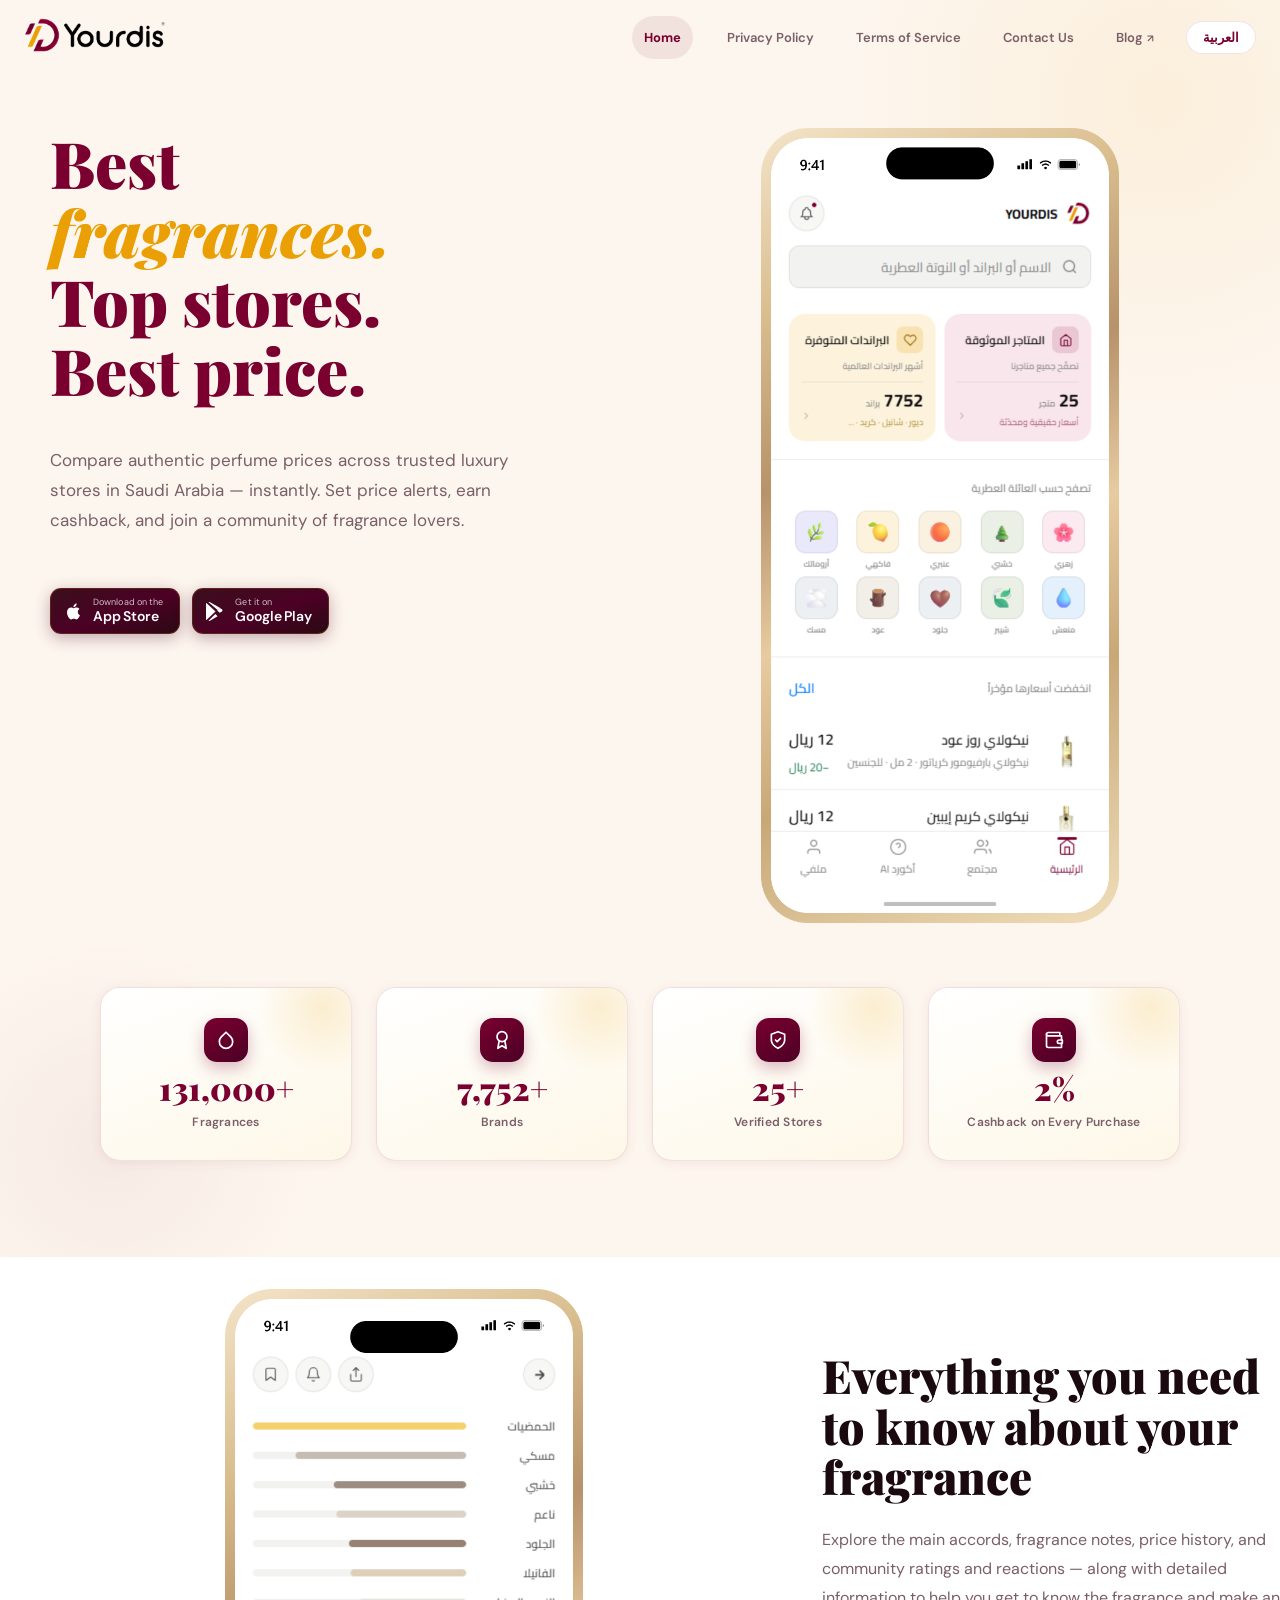
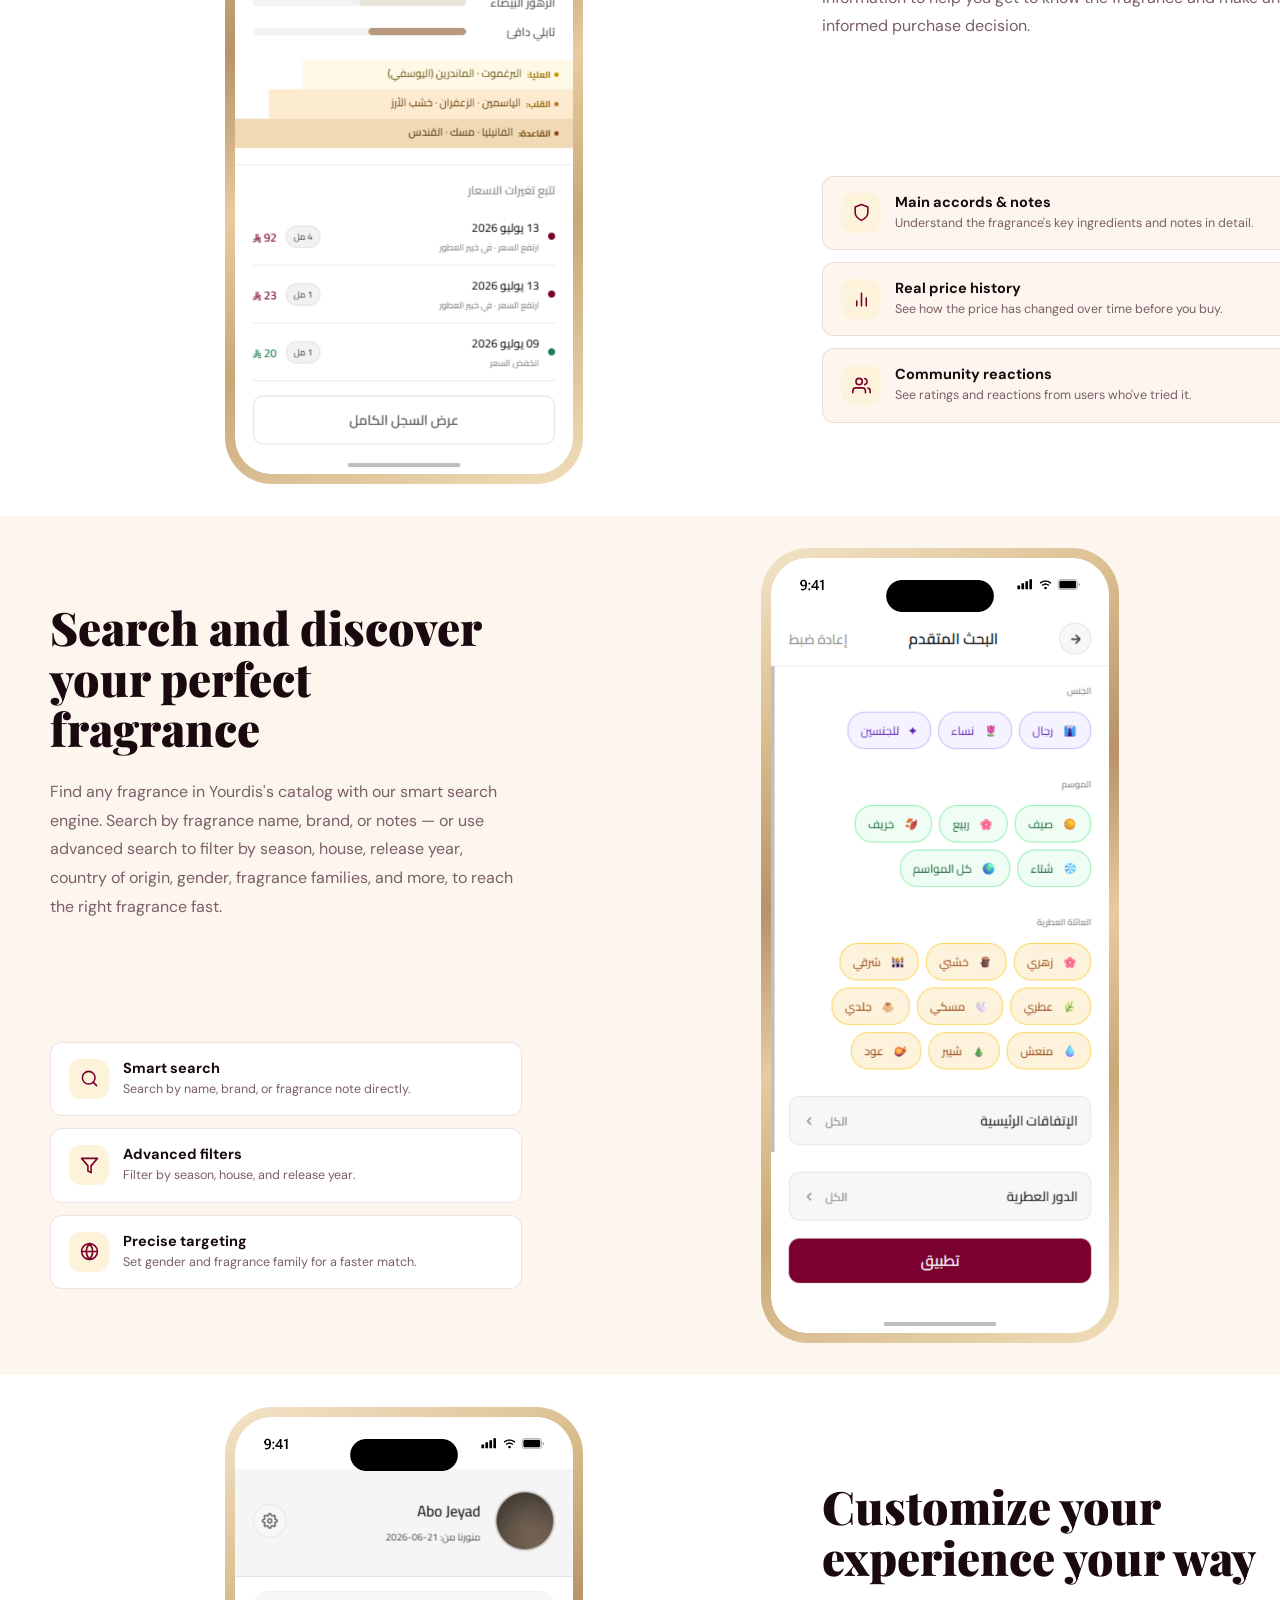
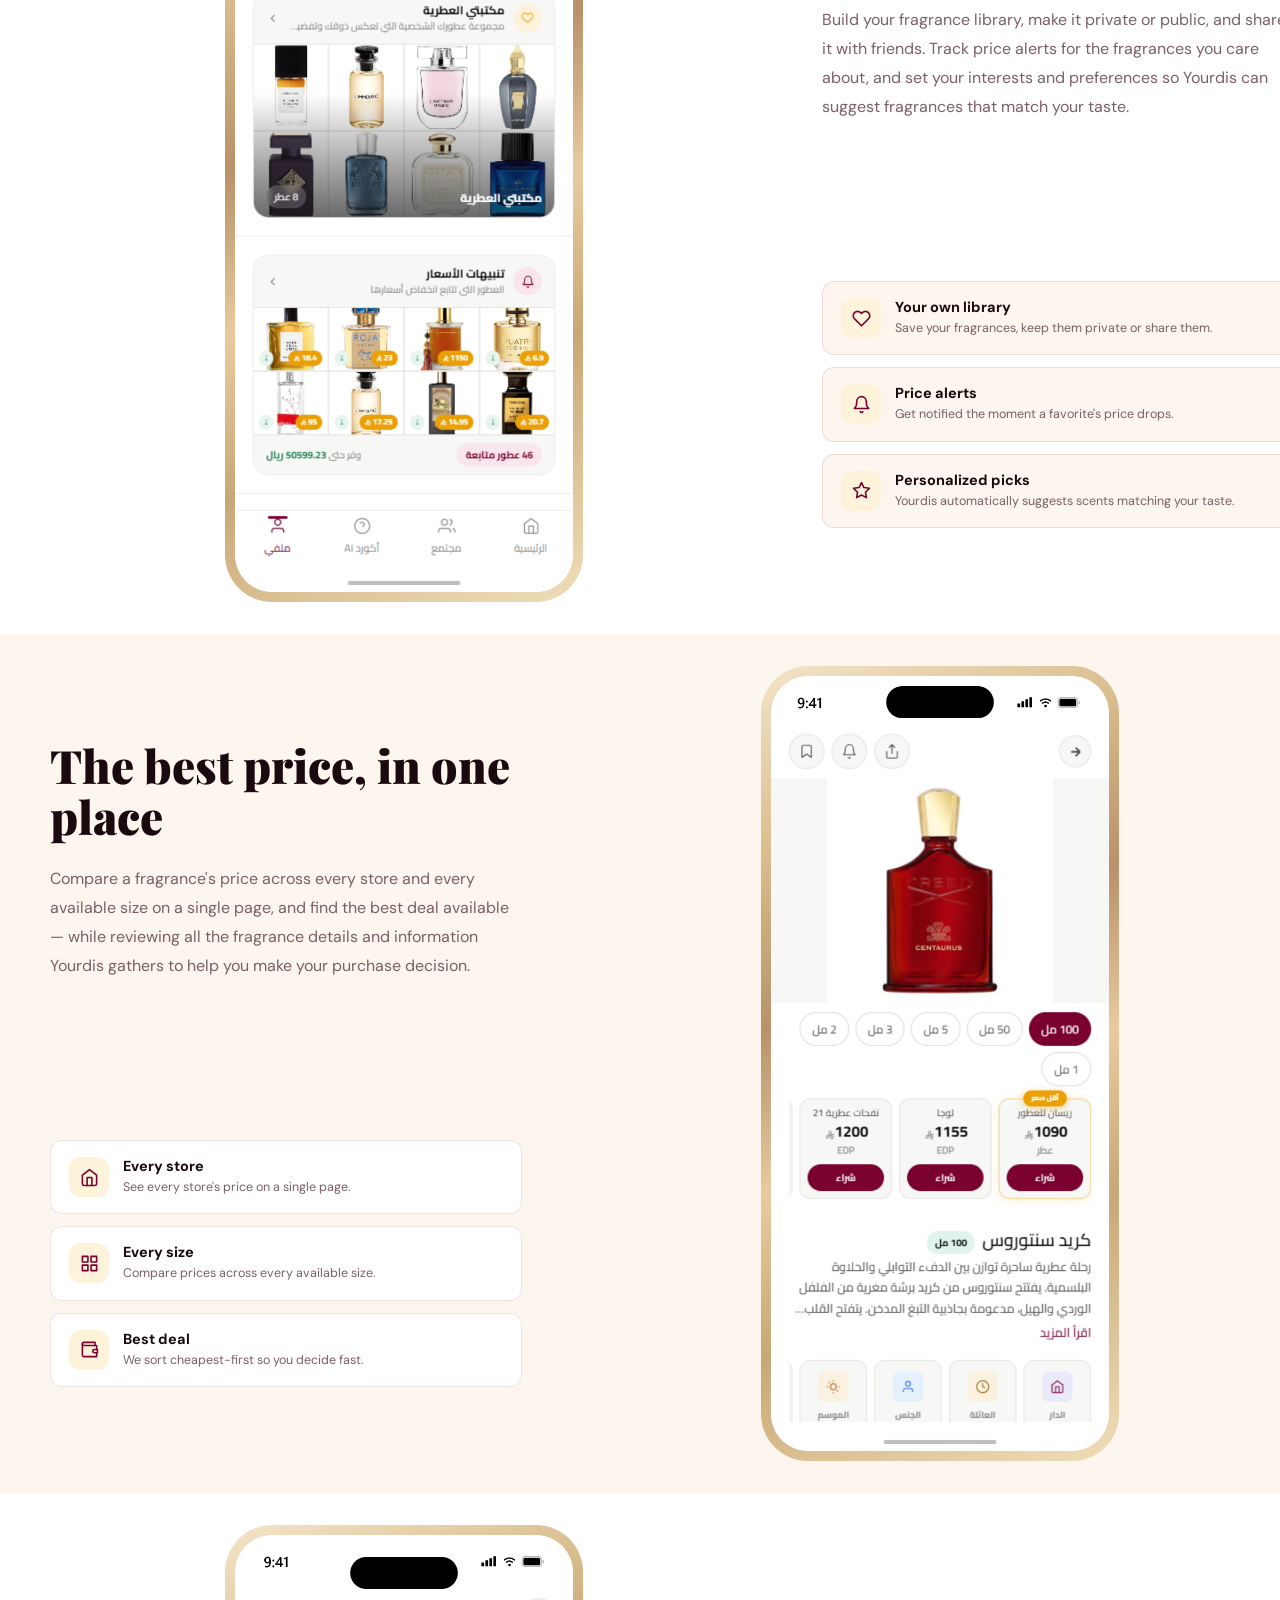
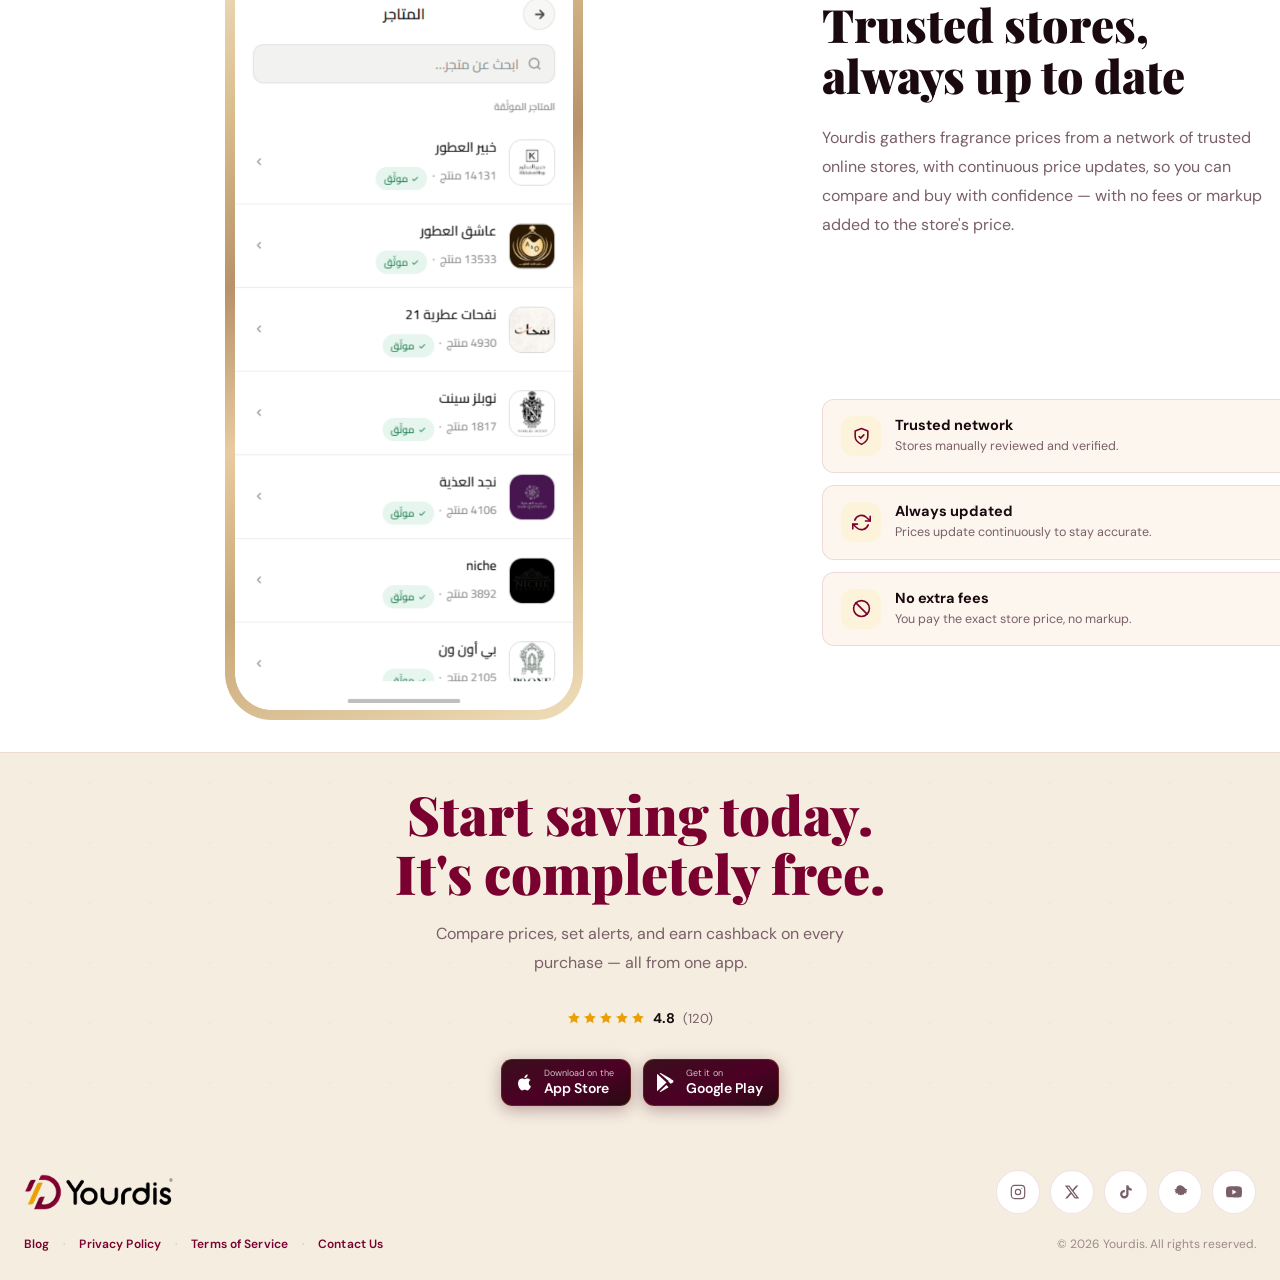
==== commit e6519503: "Replace hero/feature slides with real device mockups and 5 new content slides Swap the coded phone-f" ====
--- a/index.html
+++ b/index.html
@@ -169,7 +169,7 @@
 ══════════════════════════════════════════ */
 
 /* ─── Generic slide shell ─── */
-.slide { padding: var(--space-9) 24px; position: relative; overflow: hidden; scroll-margin-top: 76px; }
+.slide { padding: var(--space-6) 24px; position: relative; overflow: hidden; scroll-margin-top: 76px; }
 .slide-inner { max-width: 1180px; margin: 0 auto; width: 100%; position: relative; z-index: 1; }
 .slide-glow { position: absolute; border-radius: 50%; pointer-events: none; z-index: 0; }
 .eyebrow { font-size: 11px; font-weight: 700; letter-spacing: 0.18em; text-transform: uppercase; color: var(--gold); margin-bottom: 16px; display: flex; align-items: center; gap: 10px; }
@@ -179,16 +179,26 @@
 .slide-body { font-size: 16px; color: var(--muted); line-height: 1.8; max-width: 480px; }
 
 /* ─── Text + Visual grid (reused by slides 1, 3, 7, 9) ─── */
-.tv-grid { display: flex; flex-direction: column; gap: var(--space-6); }
-.tv-text { display: flex; flex-direction: column; gap: var(--space-5); text-align: center; }
+.tv-grid { display: grid; grid-template-columns: 1fr; grid-template-areas: "text" "visual" "highlights"; gap: var(--space-6); }
+.tv-text { grid-area: text; display: flex; flex-direction: column; gap: var(--space-5); text-align: center; }
 .tv-text .eyebrow { justify-content: center; }
-.tv-visual { display: flex; justify-content: center; }
+.tv-visual { grid-area: visual; display: flex; justify-content: center; }
 @media (min-width: 1024px) {
-  .tv-grid { flex-direction: row; align-items: center; gap: var(--space-8); }
-  .tv-text, .tv-visual { flex: 1 1 50%; min-width: 0; }
+  .tv-grid { grid-template-columns: 40% 60%; grid-template-areas: "text visual" "highlights visual"; align-items: center; row-gap: var(--space-3); column-gap: var(--space-8); }
+  .tv-grid.reversed { grid-template-columns: 60% 40%; grid-template-areas: "visual text" "visual highlights"; }
   .tv-text { text-align: start; }
   .tv-text .eyebrow { justify-content: flex-start; }
 }
+
+/* ─── Highlight list: short key-point bullets under a slide-body ─── */
+.highlight-list { grid-area: highlights; display: flex; flex-direction: column; gap: 12px; margin-top: 0; width: 100%; }
+.highlight-card { display: flex; align-items: flex-start; gap: 14px; text-align: start; background: var(--white); border: 1.5px solid var(--border); border-radius: var(--radius-sm); padding: 16px 18px; transition: box-shadow var(--dur-base) var(--ease-out), transform var(--dur-base) var(--ease-out); }
+.highlight-card:hover { box-shadow: var(--shadow-sm); transform: translateY(-2px); }
+.highlight-card-icon { width: 40px; height: 40px; border-radius: 12px; background: var(--gold-pale); display: flex; align-items: center; justify-content: center; flex-shrink: 0; }
+.highlight-card-icon svg { width: 19px; height: 19px; color: var(--crimson); }
+.highlight-card-title { font-size: 14.5px; font-weight: 700; color: var(--ink); margin-bottom: 3px; }
+body.ar .highlight-card-title { font-family: 'Cairo', sans-serif; }
+.highlight-card-desc { font-size: 12.5px; color: var(--muted); line-height: 1.55; }
 
 /* ─── Store badges: shared premium component (Hero + Final CTA) ─── */
 .store-badges { display: flex; gap: 12px; flex-wrap: wrap; justify-content: center; }
@@ -208,48 +218,38 @@
 .store-badge small { font-size: 9px; font-weight: 400; opacity: 0.75; letter-spacing: 0.01em; }
 .store-badge strong { font-size: 14px; font-weight: 600; letter-spacing: -0.01em; }
 
-/* ─── Device frame (real screenshots, 1170:2532, never cropped/stretched) ─── */
-.device-stage { position: relative; display: flex; justify-content: center; align-items: center; padding: var(--space-6) 0; }
-.device-glow { position: absolute; width: 340px; height: 340px; border-radius: 50%; background: radial-gradient(circle, rgba(234,160,5,0.16) 0%, transparent 72%); pointer-events: none; }
-.device-frame {
+/* ─── Device mockup (pre-made mockup image, frame baked in — shown as-is) ─── */
+.device-stage { position: relative; display: flex; justify-content: center; align-items: flex-start; padding: 0; }
+.device-mockup {
   position: relative; z-index: 2;
-  width: min(68vw, 270px); aspect-ratio: 1170 / 2532;
-  background: linear-gradient(160deg, #3a0f1c, var(--crimson-deep) 55%, #2a0a12);
-  border-radius: 42px; padding: 9px;
-  box-shadow: var(--shadow-xl), inset 0 0 0 1.5px rgba(255,255,255,0.10);
+  width: min(72vw, 320px); height: auto; max-width: 100%;
   animation: deviceFloat 6.5s ease-in-out infinite;
 }
-.device-frame::after { content: ''; position: absolute; left: 50%; bottom: -22px; transform: translateX(-50%); width: 62%; height: 30px; background: radial-gradient(ellipse, rgba(76,0,37,0.30) 0%, transparent 72%); filter: blur(3px); z-index: -1; }
-.device-frame.compact { width: min(56vw, 230px); }
+@media (min-width: 1024px) {
+  .device-mockup { width: clamp(300px, 28vw, 400px); }
+}
 @keyframes deviceFloat { 0%, 100% { transform: translateY(0); } 50% { transform: translateY(-10px); } }
-.device-screen { position: relative; width: 100%; height: 100%; border-radius: 33px; overflow: hidden; background: #0d0509; }
-.device-screen img { width: 100%; height: 100%; object-fit: cover; display: block; }
-.device-sheen { position: absolute; inset: 0; background: linear-gradient(115deg, rgba(255,255,255,0.20) 0%, rgba(255,255,255,0) 22%, rgba(255,255,255,0) 76%, rgba(255,255,255,0.08) 100%); pointer-events: none; z-index: 4; mix-blend-mode: screen; }
-.device-notch { position: absolute; top: 8px; left: 50%; transform: translateX(-50%); width: 72px; height: 18px; background: #0d0509; border-radius: 10px; z-index: 5; }
-
-/* ─── Floating proof chips (reused across slides) ─── */
-.float-chip { position: absolute; z-index: 3; display: flex; align-items: center; gap: 9px; background: var(--white); border: 1.5px solid var(--border); border-radius: 16px; padding: 10px 14px; box-shadow: var(--shadow-lg); animation: chipFloat 5.5s ease-in-out infinite; }
-.float-chip-icon { width: 30px; height: 30px; border-radius: 10px; display: flex; align-items: center; justify-content: center; flex-shrink: 0; }
-.float-chip-icon svg { width: 15px; height: 15px; }
-.float-chip-num { font-family: 'Playfair Display', serif; font-size: 16px; font-weight: 900; line-height: 1; direction: ltr; unicode-bidi: isolate; }
-.float-chip-label { font-size: 9px; color: var(--muted); font-weight: 600; text-transform: uppercase; letter-spacing: 0.04em; margin-top: 2px; max-width: 84px; line-height: 1.3; }
-@keyframes chipFloat { 0%, 100% { transform: translateY(0); } 50% { transform: translateY(-9px); } }
-@media (prefers-reduced-motion: reduce) { .device-frame, .float-chip { animation: none; } }
+
+@media (prefers-reduced-motion: reduce) { .device-mockup { animation: none; } }
 
 /* ─── KPI stats: merged into the hero slide ─── */
 .kpi-inner { max-width: 1080px; margin: 0 auto; display: grid; grid-template-columns: repeat(4, 1fr); gap: var(--space-5); }
 .hero-kpi { margin-top: var(--space-8); }
 .stat-item {
   display: flex; flex-direction: column; align-items: center; text-align: center; gap: 10px;
-  padding: 28px 14px; border-radius: var(--radius); background: var(--cream); border: 1.5px solid var(--border);
+  padding: 30px 14px; border-radius: var(--radius);
+  background: linear-gradient(160deg, var(--white) 0%, var(--gold-pale) 160%);
+  border: 1.5px solid var(--border); box-shadow: var(--shadow-sm);
+  position: relative; overflow: hidden;
   transition: transform var(--dur-base) var(--ease-out), box-shadow var(--dur-base) var(--ease-out), border-color var(--dur-base) var(--ease-out);
 }
-.hero-slide .stat-item { background: var(--white); }
-.stat-item:hover { transform: translateY(-3px); box-shadow: var(--shadow-sm); border-color: rgba(234,160,5,0.35); }
-.stat-icon { width: 40px; height: 40px; border-radius: 12px; background: var(--gold-pale); display: flex; align-items: center; justify-content: center; flex-shrink: 0; }
-.stat-icon svg { width: 19px; height: 19px; color: var(--crimson); }
-.stat-number { font-family: 'Playfair Display', serif; font-size: clamp(20px, 2.6vw, 26px); font-weight: 900; color: var(--crimson); display: block; direction: ltr; unicode-bidi: isolate; }
-.stat-label { font-size: 11.5px; color: var(--muted); font-weight: 500; }
+.stat-item::before { content: ''; position: absolute; top: -46px; inset-inline-end: -36px; width: 130px; height: 130px; border-radius: 50%; background: radial-gradient(circle, rgba(234,160,5,0.16) 0%, transparent 72%); pointer-events: none; }
+.hero-slide .stat-item { background: linear-gradient(160deg, var(--white) 0%, var(--gold-pale) 160%); }
+.stat-item:hover { transform: translateY(-5px); box-shadow: var(--shadow-md); border-color: rgba(234,160,5,0.4); }
+.stat-icon { position: relative; z-index: 1; width: 44px; height: 44px; border-radius: 13px; background: linear-gradient(150deg, var(--crimson), var(--crimson-deep)); display: flex; align-items: center; justify-content: center; flex-shrink: 0; box-shadow: 0 6px 16px rgba(121,0,47,0.28); }
+.stat-icon svg { width: 20px; height: 20px; color: #fff; }
+.stat-number { position: relative; z-index: 1; font-family: 'Playfair Display', serif; font-size: clamp(24px, 3vw, 32px); font-weight: 900; color: var(--crimson); display: block; line-height: 1; direction: ltr; unicode-bidi: isolate; }
+.stat-label { position: relative; z-index: 1; font-size: 12px; color: var(--muted); font-weight: 600; letter-spacing: 0.02em; }
 @media (max-width: 700px) {
   .hero-kpi { margin-top: var(--space-6); }
   .kpi-inner { grid-template-columns: 1fr 1fr; gap: var(--space-4); }
@@ -267,178 +267,15 @@
 @media (min-width: 1024px) { .tv-text .hero-headline, .tv-text .hero-sub { margin-inline: 0; } }
 .hero-sub { font-size: clamp(15px, 2.5vw, 17px); color: var(--muted); max-width: 460px; line-height: 1.75; margin: 18px auto 28px; text-align: center; }
 @media (min-width: 1024px) { .hero-sub { text-align: start; } }
-.float-chip-alert { top: 8%; inset-inline-start: -4%; animation-delay: 0s; }
-.float-chip-alert .float-chip-icon { background: var(--gold-pale); color: var(--crimson); }
-.float-chip-alert .float-chip-num { color: #16a34a; }
-.float-chip-cashback { bottom: 10%; inset-inline-end: -6%; animation-delay: 1.8s; }
-.float-chip-cashback .float-chip-icon { background: rgba(121,0,47,0.08); color: var(--crimson); }
-.float-chip-cashback .float-chip-num { color: var(--crimson); }
-
-/* ── Slide 2: Store discovery — phone → orbital pill cluster ── */
-.stores-slide { background: var(--white); position: relative; overflow: hidden; }
-.stores-slide .slide-glow.a { width: 480px; height: 480px; background: radial-gradient(circle, rgba(234,160,5,0.10) 0%, transparent 70%); top: -120px; inset-inline-start: -100px; }
-.stores-slide .slide-glow.b { width: 420px; height: 420px; background: radial-gradient(circle, rgba(121,0,47,0.06) 0%, transparent 70%); bottom: -100px; inset-inline-end: -100px; }
-.store-reveal-stage { position: relative; z-index: 1; width: 100%; min-height: 460px; display: flex; align-items: center; justify-content: center; }
-@media (min-width: 1024px) { .store-reveal-stage { min-height: 680px; } }
-.store-default {
-  position: relative; display: flex; flex-direction: column; align-items: center; gap: var(--space-5);
-  opacity: 1; transform: scale(1) translateY(0); filter: blur(0px);
-  transition: opacity 0.5s var(--ease-out), transform 0.5s var(--ease-out), filter 0.5s var(--ease-out);
-}
-.store-reveal-stage.revealed .store-default { opacity: 0; transform: scale(0.8) translateY(10px); filter: blur(8px); pointer-events: none; }
-.reveal-btn { position: relative; align-self: center; display: inline-flex; align-items: center; gap: 10px; background: var(--crimson); color: #fff; padding: 16px 30px; border-radius: 50px; font-size: 15px; font-weight: 700; box-shadow: 0 4px 24px rgba(121,0,47,0.30); transition: transform var(--dur-base) var(--ease-out), box-shadow var(--dur-base) var(--ease-out); }
-@media (min-width: 1024px) { .tv-text .reveal-btn { align-self: flex-start; } }
-.reveal-btn:hover { transform: translateY(-2px); box-shadow: 0 10px 30px rgba(121,0,47,0.38); }
-.reveal-btn:active { transform: translateY(0); }
-.reveal-btn svg { width: 17px; height: 17px; }
-.store-cluster-wrap { position: absolute; inset: 0; display: flex; align-items: center; justify-content: center; opacity: 0; transform: scale(0.92); transition: opacity 0.6s var(--ease-out) 0.25s, transform 0.6s var(--ease-out) 0.25s; pointer-events: none; }
-.store-reveal-stage.revealed .store-cluster-wrap { opacity: 1; transform: scale(1); pointer-events: auto; }
-.store-cluster { position: relative; width: 100%; max-width: 520px; aspect-ratio: 1 / 1; margin: 0 auto; }
-.store-pill {
-  position: absolute; transform: translate(-50%, -50%) scale(0.4);
-  display: inline-flex; align-items: center; justify-content: center; white-space: nowrap;
-  padding: 10px 18px; border-radius: 999px;
-  background: var(--cream);
-  -webkit-backdrop-filter: blur(16px); backdrop-filter: blur(16px);
-  border: 1px solid var(--border);
-  box-shadow: 0 4px 18px rgba(121,0,47,0.08);
-  font-size: 12.5px; font-weight: 600; color: var(--ink); letter-spacing: 0.01em;
-  opacity: 0; cursor: pointer;
-  transition: transform 0.6s var(--ease-spring), opacity 0.5s var(--ease-out), box-shadow var(--dur-base) var(--ease-out), background var(--dur-base) var(--ease-out), filter var(--dur-base) var(--ease-out);
-}
-.store-reveal-stage.revealed .store-pill { opacity: 1; transform: translate(-50%, -50%) scale(1); }
-.store-pill:hover, .store-pill:focus-visible, .store-pill.selected {
-  transform: translate(-50%, -50%) scale(1.09) translateY(-5px);
-  box-shadow: 0 16px 34px rgba(121,0,47,0.18);
-  background: rgba(255,255,255,0.92);
-  filter: brightness(1.03);
-  z-index: 20;
-}
-@media (max-width: 700px) {
-  .store-reveal-stage { min-height: 420px; }
-  .store-pill { padding: 8px 14px; font-size: 11.5px; }
-}
-
-/* ── Slide 3: Compare + Verified ── */
-.compare-slide { background: var(--cream); }
-.compare-slide .slide-glow { width: 520px; height: 520px; background: radial-gradient(circle, rgba(121,0,47,0.05) 0%, transparent 70%); top: -140px; inset-inline-end: -140px; }
-.trust-badge { display: inline-flex; align-items: center; gap: 10px; background: var(--white); border: 1.5px solid var(--border); border-radius: 16px; padding: 12px 16px; margin-top: var(--space-6); box-shadow: var(--shadow-sm); }
-.trust-badge-icon { width: 34px; height: 34px; border-radius: 10px; background: var(--gold-pale); display: flex; align-items: center; justify-content: center; flex-shrink: 0; }
-.trust-badge-icon svg { width: 17px; height: 17px; color: var(--crimson); }
-.trust-badge-text { text-align: start; }
-.trust-badge-text strong { display: block; font-size: 13.5px; color: var(--ink); font-weight: 700; }
-.trust-badge-text span { font-size: 12.5px; color: var(--muted); }
-
-/* ── Slide 4: How it works — timeline ── */
-.how-slide { background: var(--white); }
-.how-slide .slide-inner { max-width: 720px; text-align: center; }
-.how-slide .eyebrow, .how-slide .slide-title { justify-content: center; margin-inline: auto; }
-.timeline { position: relative; text-align: start; margin-top: var(--space-6); display: flex; flex-direction: column; gap: var(--space-6); padding-inline-start: 40px; }
-.timeline::before { content: ''; position: absolute; inset-inline-start: 27px; top: -18px; bottom: 8px; width: 2px; background: var(--border); z-index: 0; }
-.timeline::after { content: ''; position: absolute; inset-inline-start: 27px; top: -18px; bottom: 8px; width: 2px; background: linear-gradient(to bottom, var(--gold), var(--crimson)); transform: scaleY(0); transform-origin: top; transition: transform 1.3s var(--ease-out); z-index: 0; }
-.timeline.visible::after { transform: scaleY(1); }
-.timeline-step { position: relative; display: flex; gap: var(--space-5); align-items: flex-start; z-index: 1; }
-.timeline-node { width: 56px; height: 56px; border-radius: 50%; background: var(--crimson); color: #fff; display: flex; align-items: center; justify-content: center; flex-shrink: 0; box-shadow: var(--shadow-md); position: relative; inset-inline-start: -40px; margin-inline-end: -40px; z-index: 2; }
-.timeline-node svg { width: 22px; height: 22px; }
-.timeline-content h3 { font-size: 18px; font-weight: 700; margin-bottom: 8px; color: var(--ink); }
-body.ar .timeline-content h3 { font-family: 'Cairo', sans-serif; }
-.timeline-content p { font-size: 14.5px; color: var(--muted); line-height: 1.75; max-width: 440px; }
-
-/* ── Slide 5: Alerts + History — chart ── */
-.trend-slide { background: var(--cream); }
-.alert-chip { display: inline-flex; align-items: center; gap: 8px; background: var(--white); border: 1px solid var(--border); border-radius: 20px; padding: 8px 14px; margin-top: var(--space-5); }
-.alert-chip svg { width: 14px; height: 14px; color: var(--crimson); flex-shrink: 0; }
-.alert-chip span { font-size: 12.5px; font-weight: 600; color: var(--ink); }
-.chart-card { width: 100%; background: var(--crimson-deep); border-radius: var(--radius-lg); padding: var(--space-6); box-shadow: var(--shadow-xl); position: relative; overflow: hidden; }
-.chart-card::before { content: ''; position: absolute; inset: 0; background: radial-gradient(circle at 85% 0%, rgba(234,160,5,0.12) 0%, transparent 55%); pointer-events: none; }
-.chart-head { position: relative; display: flex; justify-content: space-between; align-items: flex-start; margin-bottom: var(--space-6); }
-.chart-head-title { font-size: 11px; color: rgba(255,255,255,0.40); letter-spacing: 0.08em; text-transform: uppercase; margin-bottom: 6px; }
-.chart-head-price { font-family: 'Playfair Display', serif; font-size: 30px; font-weight: 900; color: var(--gold); direction: ltr; unicode-bidi: isolate; }
-.chart-head-change { font-size: 12px; color: #4ade80; font-weight: 700; }
-.chart-head-note { font-size: 11px; color: rgba(255,255,255,0.35); margin-top: 3px; }
-.chart-canvas { position: relative; height: 160px; }
-.chart-canvas svg { width: 100%; height: 100%; overflow: visible; }
-.chart-path { stroke-dasharray: 1; stroke-dashoffset: 1; transition: stroke-dashoffset 1.6s var(--ease-out); }
-.draw-in.visible .chart-path { stroke-dashoffset: 0; }
-.chart-area { opacity: 0; transition: opacity 1s var(--ease-out) 0.5s; }
-.draw-in.visible .chart-area { opacity: 1; }
-.chart-labels { position: relative; display: flex; justify-content: space-between; margin-top: var(--space-4); }
-.chart-labels span { font-size: 10.5px; color: rgba(255,255,255,0.30); }
-
-/* ── Slide 6: Cashback — big stat ── */
-.cashback-slide { background: var(--white); text-align: center; position: relative; overflow: hidden; }
-.cashback-slide .slide-glow { width: 600px; height: 600px; background: radial-gradient(circle, rgba(234,160,5,0.10) 0%, transparent 70%); top: -180px; inset-inline-start: 50%; transform: translateX(-50%); }
-.cashback-slide .eyebrow, .cashback-slide .slide-title, .cashback-slide .slide-body { justify-content: center; margin-inline: auto; }
-.cashback-slide .slide-body { text-align: center; margin-bottom: var(--space-7); }
-.stat-ring-wrap { position: relative; width: 220px; height: 220px; margin: 0 auto var(--space-7); display: flex; align-items: center; justify-content: center; }
-.stat-ring-wrap svg { position: absolute; inset: 0; width: 100%; height: 100%; transform: rotate(-90deg); }
-.stat-ring-track { stroke: var(--border); }
-.stat-ring-progress { stroke: var(--gold); stroke-linecap: round; stroke-dasharray: 283; stroke-dashoffset: 283; transition: stroke-dashoffset 1.4s var(--ease-out) 0.2s; }
-.fade-scale.visible .stat-ring-progress { stroke-dashoffset: 84; }
-.stat-ring-num { font-family: 'Playfair Display', serif; font-size: 56px; font-weight: 900; color: var(--crimson); direction: ltr; unicode-bidi: isolate; }
-.cashback-perks { display: flex; flex-direction: column; gap: 14px; max-width: 440px; margin: 0 auto var(--space-7); text-align: start; }
-.perk { display: flex; gap: 12px; align-items: flex-start; }
-.perk-dot { width: 7px; height: 7px; background: var(--gold); border-radius: 50%; margin-top: 7px; flex-shrink: 0; }
-.perk p { font-size: 14px; color: var(--muted); line-height: 1.65; }
-.wallet-chips { display: flex; flex-wrap: wrap; gap: 10px; justify-content: center; }
-.wallet-chip { display: flex; align-items: center; gap: 8px; background: var(--cream); border: 1px solid var(--border); border-radius: 20px; padding: 9px 14px; }
-.wallet-chip-name { font-size: 12px; color: var(--muted); }
-.wallet-chip-amt { font-size: 12.5px; font-weight: 700; color: var(--crimson); direction: ltr; unicode-bidi: isolate; }
-
-/* ── Slide 7: Library + Sell + Data ── */
-.library-slide { background: var(--cream); }
-.library-slide .slide-glow { width: 480px; height: 480px; background: radial-gradient(circle, rgba(121,0,47,0.05) 0%, transparent 70%); bottom: -140px; inset-inline-start: -100px; }
-.library-badges { display: flex; flex-wrap: wrap; gap: 10px; margin-top: var(--space-5); }
-.lib-badge { display: flex; align-items: center; gap: 7px; background: var(--white); border: 1px solid var(--border); border-radius: 20px; padding: 8px 13px; }
-.lib-badge.filled { background: var(--gold-pale); border-color: rgba(234,160,5,0.3); }
-.lib-badge svg { width: 13px; height: 13px; color: var(--crimson); }
-.lib-badge span { font-size: 12px; font-weight: 600; color: var(--ink); }
-.data-tags { display: flex; flex-wrap: wrap; gap: 8px; margin-top: var(--space-6); }
-.data-tag { display: flex; align-items: center; gap: 6px; background: var(--white); border: 1px solid var(--border); padding: 7px 13px; border-radius: 20px; font-size: 11.5px; font-weight: 600; color: var(--crimson); }
-.data-tag svg { width: 12px; height: 12px; flex-shrink: 0; }
-
-/* ── Slide 8: Community — mosaic ── */
-.community-slide { background: var(--white); position: relative; overflow: hidden; }
-.community-slide .slide-glow { width: 460px; height: 460px; background: radial-gradient(circle, rgba(234,160,5,0.06) 0%, transparent 70%); top: -140px; inset-inline-end: -100px; }
-.community-slide .slide-inner { text-align: center; }
-.community-slide .eyebrow, .community-slide .slide-title, .community-slide .slide-body { justify-content: center; margin-inline: auto; }
-.community-slide .slide-body { text-align: center; margin: 0 auto var(--space-7); }
-.mosaic { display: grid; grid-template-columns: 1fr; gap: var(--space-4); text-align: start; max-width: 900px; margin: 0 auto; }
-@media (min-width: 768px) { .mosaic { grid-template-columns: 1fr 1fr; } }
-.mosaic-post { background: var(--cream); border-radius: var(--radius); padding: var(--space-5); border: 1.5px solid var(--border); transition: box-shadow var(--dur-base) var(--ease-out), transform var(--dur-base) var(--ease-out); }
-.mosaic-post:hover { box-shadow: var(--shadow-md); transform: translateY(-4px); }
-.mosaic-post.featured { grid-column: 1 / -1; background: var(--crimson); border-color: transparent; padding: var(--space-6); }
-.mosaic-post.featured .comm-post-text { color: #fff; font-size: 18px; font-family: 'Playfair Display', serif; font-weight: 700; line-height: 1.4; }
-body.ar .mosaic-post.featured .comm-post-text { font-family: 'Cairo', sans-serif; }
-.mosaic-post.featured .comm-post-user { color: rgba(255,255,255,0.65); }
-.mosaic-post.featured .comm-post-footer { color: rgba(255,255,255,0.55); }
-.mosaic-post.featured .comm-badge.article { background: rgba(255,255,255,0.16); color: #fff; }
-.comm-post-header { display: flex; justify-content: space-between; align-items: center; margin-bottom: 12px; }
-.comm-badge { font-size: 10px; font-weight: 700; padding: 3px 10px; border-radius: 20px; letter-spacing: 0.05em; }
-.comm-badge.inquiry { background: rgba(121,0,47,0.09); color: var(--crimson); }
-.comm-badge.sale { background: rgba(234,160,5,0.14); color: var(--crimson); }
-.comm-badge.article { background: rgba(30,100,200,0.09); color: #1a5cbf; }
-.comm-post-user { font-size: 12px; color: var(--muted); font-weight: 500; }
-.comm-post-text { font-size: 14px; color: var(--ink); line-height: 1.6; margin-bottom: 12px; }
-.comm-post-footer { display: flex; gap: 16px; font-size: 12px; color: var(--muted); }
-.comm-post-footer span { display: flex; align-items: center; gap: 5px; }
-.comm-post-footer svg { width: 13px; height: 13px; opacity: 0.6; flex-shrink: 0; }
-
-/* ── Slide 9: Accord AI — glass panel ── */
-.ai-slide { background: var(--cream); position: relative; overflow: hidden; }
-.ai-slide .slide-glow.a { width: 420px; height: 420px; background: radial-gradient(circle, rgba(234,160,5,0.14) 0%, transparent 70%); top: -100px; inset-inline-start: -60px; }
-.ai-slide .slide-glow.b { width: 380px; height: 380px; background: radial-gradient(circle, rgba(121,0,47,0.10) 0%, transparent 70%); bottom: -100px; inset-inline-end: -60px; }
-.ai-panel { position: relative; background: rgba(255,255,255,0.62); backdrop-filter: blur(22px); -webkit-backdrop-filter: blur(22px); border: 1.5px solid rgba(255,255,255,0.6); border-radius: var(--radius-lg); box-shadow: var(--shadow-xl); padding: var(--space-6); max-width: 420px; margin: 0 auto; }
-.ai-panel-header { display: flex; align-items: center; gap: 12px; padding-bottom: 17px; border-bottom: 1px solid var(--border); margin-bottom: 17px; }
-.ai-avatar { width: 42px; height: 42px; background: var(--white); border-radius: 50%; overflow: hidden; display: flex; align-items: center; justify-content: center; border: 1.5px solid var(--border); flex-shrink: 0; }
-.ai-avatar img { width: 28px; height: 28px; object-fit: contain; }
-.ai-name { font-weight: 700; font-size: 15px; color: var(--ink); }
-.ai-status { font-size: 11px; color: #16a34a; font-weight: 600; }
-.ai-bubble { padding: 13px 16px; border-radius: 16px; font-size: 13.5px; line-height: 1.65; margin-bottom: 10px; max-width: 92%; }
-.ai-bubble.assistant { background: var(--white); border: 1px solid var(--border); border-bottom-left-radius: 4px; color: var(--ink); }
-body.ar .ai-bubble.assistant { border-bottom-left-radius: 16px; border-bottom-right-radius: 4px; }
-.ai-bubble.user { background: var(--crimson); color: #fff; margin-inline-start: auto; border-bottom-right-radius: 4px; }
-body.ar .ai-bubble.user { border-bottom-right-radius: 16px; border-bottom-left-radius: 4px; }
+
+/* ── Slides 2-6: five text+image feature slides ── */
+.info-slide { background: var(--white); }
+.search-slide { background: var(--cream); }
+.personalize-slide { background: var(--white); }
+.price-slide { background: var(--cream); }
+.trust-slide { background: var(--white); }
+.info-slide .highlight-card, .personalize-slide .highlight-card, .trust-slide .highlight-card { background: var(--cream); }
+.search-slide .highlight-card, .price-slide .highlight-card { background: var(--white); }
 
 /* ── Slide 10: Final CTA ── */
 .install-slide { background: var(--parchment); text-align: center; position: relative; overflow: hidden; border-top: 1.5px solid rgba(121,0,47,0.08); }
@@ -505,12 +342,12 @@
    RESPONSIVE
 ══════════════════════════════════════════ */
 @media (max-width: 700px) {
-  section, .slide { padding: 72px 20px; }
+  section, .slide { padding: 28px 20px; }
   .hero-slide { padding-top: 104px; }
-  .float-chip { padding: 8px 11px; }
-  .float-chip-num { font-size: 14px; }
-  .store-badges { flex-direction: column; align-items: stretch; width: 100%; max-width: 300px; margin-inline: auto; }
-  .store-badge { justify-content: center; }
+  .store-badges { flex-direction: row; flex-wrap: nowrap; align-items: stretch; width: 100%; max-width: 360px; margin-inline: auto; }
+  .store-badge { justify-content: center; flex: 1 1 0; padding-left: 10px; padding-right: 10px; }
+  .store-badge strong { font-size: 12.5px; }
+  .store-badge small { font-size: 8px; }
   .contact-cards { grid-template-columns: 1fr; }
 }
 
@@ -559,7 +396,6 @@
   currentLang = currentLang === 'en' ? 'ar' : 'en';
   localStorage.setItem('yd_lang', currentLang);
   applyLang();
-  if (typeof buildStoreCluster === 'function') buildStoreCluster();
 }
 
 </script>
@@ -593,22 +429,7 @@
 
       <div class="tv-visual fade-scale" aria-hidden="true">
         <div class="device-stage">
-          <div class="device-glow"></div>
-          <div class="float-chip float-chip-alert">
-            <div class="float-chip-icon"><svg viewBox="0 0 24 24" fill="none" stroke="currentColor" stroke-width="2.5" stroke-linecap="round" stroke-linejoin="round"><path d="M18 8A6 6 0 0 0 6 8c0 7-3 9-3 9h18s-3-2-3-9"/><path d="M13.73 21a2 2 0 0 1-3.46 0"/></svg></div>
-            <div><div class="float-chip-num">-12%</div><div class="float-chip-label" data-i18n="feat_alerts_title" style="text-transform:none"></div></div>
-          </div>
-          <div class="device-frame">
-            <div class="device-screen">
-              <div class="device-notch"></div>
-              <img src="assets/الصفحة الرئيسية - 2.webp" width="1170" height="2532" alt="Yourdis home screen — search and compare fragrance prices" loading="eager" fetchpriority="high" />
-              <div class="device-sheen"></div>
-            </div>
-          </div>
-          <div class="float-chip float-chip-cashback">
-            <div class="float-chip-icon"><svg viewBox="0 0 24 24" fill="none" stroke="currentColor" stroke-width="2" stroke-linecap="round" stroke-linejoin="round"><path d="M21 12V7H5a2 2 0 0 1 0-4h14v4"/><path d="M3 5v14a2 2 0 0 0 2 2h16v-5"/><path d="M18 12a2 2 0 0 0 0 4h4v-4z"/></svg></div>
-            <div><div class="float-chip-num">2%</div><div class="float-chip-label" data-i18n="stat_cashback_label" style="text-transform:none"></div></div>
-          </div>
+          <img class="device-mockup" src="assets/image6.png" alt="Yourdis home screen — search and compare fragrance prices" loading="eager" fetchpriority="high" />
         </div>
       </div>
 
@@ -637,277 +458,119 @@
 </section>
 
 <!-- ══════════════════════════════════════════
-     SLIDE 2 — STORE TRUST CLUSTER  (Interactive visual)
+     SLIDE 2 — FRAGRANCE INSIGHTS  (Text + real screenshot)
 ══════════════════════════════════════════ -->
-<section class="stores-slide slide" id="stores">
-  <div class="slide-glow a"></div>
-  <div class="slide-glow b"></div>
+<section class="info-slide slide" id="fragrance-info">
   <div class="slide-inner">
-    <div class="tv-grid">
-
+    <div class="tv-grid reversed">
       <div class="tv-text">
-        <h2 class="slide-title" style="font-size:clamp(26px,4.5vw,42px)" data-i18n="stores_reveal_hint"></h2>
-        <p class="slide-body" data-i18n="feat_verified_body" style="margin-inline:auto"></p>
-        <button type="button" class="reveal-btn" id="reveal-stores-btn" aria-expanded="false" aria-controls="store-cluster">
-          <svg viewBox="0 0 24 24" fill="none" stroke="currentColor" stroke-width="2.5" stroke-linecap="round" stroke-linejoin="round"><circle cx="12" cy="12" r="3"/><circle cx="19" cy="6" r="2"/><circle cx="5" cy="6" r="2"/><circle cx="19" cy="18" r="2"/><circle cx="5" cy="18" r="2"/></svg>
-          <span data-i18n="stores_reveal_cta"></span>
-        </button>
-      </div>
-
-      <div class="tv-visual">
-        <div class="store-reveal-stage" id="store-reveal-stage">
-          <div class="store-default" aria-hidden="true">
-            <div class="device-stage">
-              <div class="device-glow"></div>
-              <div class="device-frame">
-                <div class="device-screen">
-                  <div class="device-notch"></div>
-                  <img src="assets/المتاجر - 4.webp" width="1170" height="2532" alt="Yourdis verified stores list" loading="lazy" />
-                  <div class="device-sheen"></div>
-                </div>
-              </div>
-            </div>
-          </div>
-
-          <div class="store-cluster-wrap">
-            <div class="store-cluster" id="store-cluster" role="group" aria-label="Verified store network"></div>
-          </div>
+        <h2 class="slide-title" style="font-size:clamp(28px,5vw,46px)" data-i18n="fragrance_info_title"></h2>
+        <p class="slide-body" data-i18n="fragrance_info_body" style="margin-inline:auto"></p>
+      </div>
+      <div class="highlight-list">
+        <div class="highlight-card"><div class="highlight-card-icon"><svg viewBox="0 0 24 24" fill="none" stroke="currentColor" stroke-width="2" stroke-linecap="round" stroke-linejoin="round"><path d="M12 22s-8-4-8-10V5l8-3 8 3v7c0 6-8 10-8 10z"/></svg></div><div><div class="highlight-card-title" data-i18n="fragrance_info_point1"></div><div class="highlight-card-desc" data-i18n="fragrance_info_point1_desc"></div></div></div>
+        <div class="highlight-card"><div class="highlight-card-icon"><svg viewBox="0 0 24 24" fill="none" stroke="currentColor" stroke-width="2" stroke-linecap="round" stroke-linejoin="round"><path d="M18 20V10M12 20V4M6 20v-6"/></svg></div><div><div class="highlight-card-title" data-i18n="fragrance_info_point2"></div><div class="highlight-card-desc" data-i18n="fragrance_info_point2_desc"></div></div></div>
+        <div class="highlight-card"><div class="highlight-card-icon"><svg viewBox="0 0 24 24" fill="none" stroke="currentColor" stroke-width="2" stroke-linecap="round" stroke-linejoin="round"><path d="M17 21v-2a4 4 0 0 0-4-4H5a4 4 0 0 0-4 4v2"/><circle cx="9" cy="7" r="4"/><path d="M23 21v-2a4 4 0 0 0-3-3.87M16 3.13a4 4 0 0 1 0 7.75"/></svg></div><div><div class="highlight-card-title" data-i18n="fragrance_info_point3"></div><div class="highlight-card-desc" data-i18n="fragrance_info_point3_desc"></div></div></div>
+      </div>
+      <div class="tv-visual fade-scale" aria-hidden="true">
+        <div class="device-stage">
+          <img class="device-mockup" src="assets/image7.png" alt="Yourdis fragrance accords, price history, and community reactions" loading="lazy" />
         </div>
       </div>
-
     </div>
   </div>
 </section>
 
 <!-- ══════════════════════════════════════════
-     SLIDE 3 — COMPARE + VERIFIED STORES  (Text + real screenshot)
+     SLIDE 3 — SEARCH & DISCOVER  (Text + real screenshot)
 ══════════════════════════════════════════ -->
-<section class="compare-slide slide" id="compare">
-  <div class="slide-glow"></div>
-  <div class="slide-inner">
-    <div class="tv-grid">
-
-      <div class="tv-text">
-        <h2 class="slide-title" style="font-size:clamp(28px,5vw,46px)" data-i18n="feat_compare_title"></h2>
-        <p class="slide-body" data-i18n="feat_compare_body" style="margin-inline:auto"></p>
-        <div class="trust-badge">
-          <div class="trust-badge-icon"><svg viewBox="0 0 24 24" fill="none" stroke="currentColor" stroke-width="2" stroke-linecap="round" stroke-linejoin="round"><path d="M12 22s8-4 8-10V5l-8-3-8 3v7c0 6 8 10 8 10z"/><polyline points="9 12 11 14 15 10"/></svg></div>
-          <div class="trust-badge-text"><strong data-i18n="feat_verified_title"></strong><span data-i18n="stat_stores_label"></span></div>
-        </div>
-      </div>
-
-      <div class="tv-visual fade-scale" aria-hidden="true">
-        <div class="device-stage">
-          <div class="device-glow"></div>
-          <div class="device-frame">
-            <div class="device-screen">
-              <div class="device-notch"></div>
-              <img src="assets/تفاصيل العطر - 1.webp" width="1170" height="2532" alt="Yourdis price comparison across verified stores" loading="lazy" />
-              <div class="device-sheen"></div>
-            </div>
-          </div>
-        </div>
-      </div>
-
-    </div>
-  </div>
-</section>
-
-<!-- ══════════════════════════════════════════
-     SLIDE 4 — HOW IT WORKS  (Timeline infographic)
-══════════════════════════════════════════ -->
-<section class="how-slide slide" id="how">
-  <div class="slide-inner">
-    <h2 class="slide-title" style="font-size:clamp(28px,5vw,46px)" data-i18n="how_section_title"></h2>
-
-    <div class="timeline fade-up draw-in" id="how-timeline">
-      <div class="timeline-step fade-left">
-        <div class="timeline-node"><svg viewBox="0 0 24 24" fill="none" stroke="currentColor" stroke-width="2" stroke-linecap="round" stroke-linejoin="round"><circle cx="11" cy="11" r="8"/><path d="m21 21-4.35-4.35"/></svg></div>
-        <div class="timeline-content"><h3 data-i18n="how_step1_title"></h3><p data-i18n="how_step1_body"></p></div>
-      </div>
-      <div class="timeline-step fade-left fade-up-d2">
-        <div class="timeline-node"><svg viewBox="0 0 24 24" fill="none" stroke="currentColor" stroke-width="2" stroke-linecap="round" stroke-linejoin="round"><path d="M18 20V10M12 20V4M6 20v-6"/></svg></div>
-        <div class="timeline-content"><h3 data-i18n="how_step2_title"></h3><p data-i18n="how_step2_body"></p></div>
-      </div>
-      <div class="timeline-step fade-left fade-up-d3">
-        <div class="timeline-node"><svg viewBox="0 0 24 24" fill="none" stroke="currentColor" stroke-width="2" stroke-linecap="round" stroke-linejoin="round"><path d="M5 12h14M12 5l7 7-7 7"/></svg></div>
-        <div class="timeline-content"><h3 data-i18n="how_step3_title"></h3><p data-i18n="how_step3_body"></p></div>
-      </div>
-    </div>
-  </div>
-</section>
-
-<!-- ══════════════════════════════════════════
-     SLIDE 5 — PRICE ALERTS + HISTORY  (Chart infographic)
-══════════════════════════════════════════ -->
-<section class="trend-slide slide">
+<section class="search-slide slide" id="search">
   <div class="slide-inner">
     <div class="tv-grid">
       <div class="tv-text">
-        <h2 class="slide-title" style="font-size:clamp(26px,4.5vw,40px)" data-i18n="feat_history_title"></h2>
-        <p class="slide-body" data-i18n="feat_history_body" style="margin-inline:auto"></p>
-        <div class="alert-chip">
-          <svg viewBox="0 0 24 24" fill="none" stroke="currentColor" stroke-width="2.5" stroke-linecap="round" stroke-linejoin="round"><path d="M18 8A6 6 0 0 0 6 8c0 7-3 9-3 9h18s-3-2-3-9"/><path d="M13.73 21a2 2 0 0 1-3.46 0"/></svg>
-          <span data-i18n="feat_alerts_title"></span>
+        <h2 class="slide-title" style="font-size:clamp(28px,5vw,46px)" data-i18n="search_discover_title"></h2>
+        <p class="slide-body" data-i18n="search_discover_body" style="margin-inline:auto"></p>
+      </div>
+      <div class="highlight-list">
+        <div class="highlight-card"><div class="highlight-card-icon"><svg viewBox="0 0 24 24" fill="none" stroke="currentColor" stroke-width="2" stroke-linecap="round" stroke-linejoin="round"><circle cx="11" cy="11" r="8"/><path d="m21 21-4.35-4.35"/></svg></div><div><div class="highlight-card-title" data-i18n="search_discover_point1"></div><div class="highlight-card-desc" data-i18n="search_discover_point1_desc"></div></div></div>
+        <div class="highlight-card"><div class="highlight-card-icon"><svg viewBox="0 0 24 24" fill="none" stroke="currentColor" stroke-width="2" stroke-linecap="round" stroke-linejoin="round"><path d="M22 3H2l8 9.46V19l4 2v-8.54L22 3z"/></svg></div><div><div class="highlight-card-title" data-i18n="search_discover_point2"></div><div class="highlight-card-desc" data-i18n="search_discover_point2_desc"></div></div></div>
+        <div class="highlight-card"><div class="highlight-card-icon"><svg viewBox="0 0 24 24" fill="none" stroke="currentColor" stroke-width="2" stroke-linecap="round" stroke-linejoin="round"><circle cx="12" cy="12" r="10"/><path d="M12 2a14.5 14.5 0 0 0 0 20 14.5 14.5 0 0 0 0-20M2 12h20"/></svg></div><div><div class="highlight-card-title" data-i18n="search_discover_point3"></div><div class="highlight-card-desc" data-i18n="search_discover_point3_desc"></div></div></div>
+      </div>
+      <div class="tv-visual fade-scale" aria-hidden="true">
+        <div class="device-stage">
+          <img class="device-mockup" src="assets/image5.png" alt="Yourdis advanced search and filters" loading="lazy" />
         </div>
-      </div>
-
-      <div class="tv-visual draw-in fade-scale" style="width:100%">
-      <div class="chart-card">
-        <div class="chart-head">
-          <div><div class="chart-head-title" data-i18n="feat_history_chart_title"></div><div class="chart-head-price" data-i18n="feat_history_chart_price"></div></div>
-          <div style="text-align:end"><div class="chart-head-change" data-i18n="feat_history_chart_change"></div><div class="chart-head-note" data-i18n="feat_history_chart_note"></div></div>
-        </div>
-        <div class="chart-canvas">
-          <svg viewBox="0 0 400 160" preserveAspectRatio="none">
-            <defs><linearGradient id="chartAreaGrad" x1="0" y1="0" x2="0" y2="1"><stop offset="0%" stop-color="#EAA005" stop-opacity="0.28"/><stop offset="100%" stop-color="#EAA005" stop-opacity="0"/></linearGradient></defs>
-            <path class="chart-area" fill="url(#chartAreaGrad)" d="M0,118 C26,112 53,108 80,90 C106,72 120,42 146,47 C173,52 186,100 213,94 C240,88 266,60 293,56 C320,52 346,80 373,66 L400,60 L400,160 L0,160 Z" pathLength="1" />
-            <path class="chart-path" fill="none" stroke="#EAA005" stroke-width="3" stroke-linecap="round" pathLength="1" d="M0,118 C26,112 53,108 80,90 C106,72 120,42 146,47 C173,52 186,100 213,94 C240,88 266,60 293,56 C320,52 346,80 373,66 L400,60" />
-            <circle cx="400" cy="60" r="5" fill="#EAA005" /><circle cx="400" cy="60" r="10" fill="#EAA005" opacity="0.22" />
-          </svg>
-        </div>
-        <div class="chart-labels">
-          <span data-i18n="feat_history_month_1"></span><span data-i18n="feat_history_month_2"></span>
-          <span data-i18n="feat_history_month_3"></span><span data-i18n="feat_history_month_4"></span>
-          <span data-i18n="feat_history_month_5"></span><span data-i18n="feat_history_month_6"></span>
-        </div>
-      </div>
       </div>
     </div>
   </div>
 </section>
 
 <!-- ══════════════════════════════════════════
-     SLIDE 6 — CASHBACK  (Big-stat hero)
+     SLIDE 4 — PERSONALIZE  (Text + real screenshot)
 ══════════════════════════════════════════ -->
-<section class="cashback-slide slide" id="cashback">
-  <div class="slide-glow"></div>
+<section class="personalize-slide slide" id="personalize">
   <div class="slide-inner">
-    <h2 class="slide-title" style="font-size:clamp(28px,5vw,46px)" data-i18n="cashback_section_title"></h2>
-    <p class="slide-body" data-i18n="cashback_section_sub"></p>
-
-    <div class="stat-ring-wrap fade-scale">
-      <svg viewBox="0 0 100 100"><circle class="stat-ring-track" cx="50" cy="50" r="45" fill="none" stroke-width="6"/><circle class="stat-ring-progress" cx="50" cy="50" r="45" fill="none" stroke-width="6"/></svg>
-      <span class="stat-ring-num">2%</span>
-    </div>
-
-    <div class="cashback-perks fade-up">
-      <div class="perk"><div class="perk-dot"></div><p data-i18n="cashback_perk1"></p></div>
-      <div class="perk"><div class="perk-dot"></div><p data-i18n="cashback_perk2"></p></div>
-      <div class="perk"><div class="perk-dot"></div><p data-i18n="cashback_perk3"></p></div>
-    </div>
-
-    <div class="wallet-chips fade-up">
-      <div class="wallet-chip"><span class="wallet-chip-name" data-i18n="cashback_txn1"></span><span class="wallet-chip-amt" data-i18n="cashback_txn1_amount"></span></div>
-      <div class="wallet-chip"><span class="wallet-chip-name" data-i18n="cashback_txn2"></span><span class="wallet-chip-amt" data-i18n="cashback_txn2_amount"></span></div>
-      <div class="wallet-chip"><span class="wallet-chip-name" data-i18n="cashback_txn3"></span><span class="wallet-chip-amt" data-i18n="cashback_txn3_amount"></span></div>
+    <div class="tv-grid reversed">
+      <div class="tv-text">
+        <h2 class="slide-title" style="font-size:clamp(28px,5vw,46px)" data-i18n="personalize_title"></h2>
+        <p class="slide-body" data-i18n="personalize_body" style="margin-inline:auto"></p>
+      </div>
+      <div class="highlight-list">
+        <div class="highlight-card"><div class="highlight-card-icon"><svg viewBox="0 0 24 24" fill="none" stroke="currentColor" stroke-width="2" stroke-linecap="round" stroke-linejoin="round"><path d="M20.84 4.61a5.5 5.5 0 0 0-7.78 0L12 5.67l-1.06-1.06a5.5 5.5 0 0 0-7.78 7.78l1.06 1.06L12 21.23l7.78-7.78 1.06-1.06a5.5 5.5 0 0 0 0-7.78z"/></svg></div><div><div class="highlight-card-title" data-i18n="personalize_point1"></div><div class="highlight-card-desc" data-i18n="personalize_point1_desc"></div></div></div>
+        <div class="highlight-card"><div class="highlight-card-icon"><svg viewBox="0 0 24 24" fill="none" stroke="currentColor" stroke-width="2" stroke-linecap="round" stroke-linejoin="round"><path d="M18 8A6 6 0 0 0 6 8c0 7-3 9-3 9h18s-3-2-3-9"/><path d="M13.73 21a2 2 0 0 1-3.46 0"/></svg></div><div><div class="highlight-card-title" data-i18n="personalize_point2"></div><div class="highlight-card-desc" data-i18n="personalize_point2_desc"></div></div></div>
+        <div class="highlight-card"><div class="highlight-card-icon"><svg viewBox="0 0 24 24" fill="none" stroke="currentColor" stroke-width="2" stroke-linecap="round" stroke-linejoin="round"><path d="M12 2l3.09 6.26L22 9.27l-5 4.87 1.18 6.88L12 17.77l-6.18 3.25L7 14.14 2 9.27l6.91-1.01L12 2z"/></svg></div><div><div class="highlight-card-title" data-i18n="personalize_point3"></div><div class="highlight-card-desc" data-i18n="personalize_point3_desc"></div></div></div>
+      </div>
+      <div class="tv-visual fade-scale" aria-hidden="true">
+        <div class="device-stage">
+          <img class="device-mockup" src="assets/image2.png" alt="Yourdis personal fragrance library, price alerts, and community activity" loading="lazy" />
+        </div>
+      </div>
     </div>
   </div>
 </section>
 
 <!-- ══════════════════════════════════════════
-     SLIDE 7 — LIBRARY + SELL + RICH DATA  (Text + real screenshot)
+     SLIDE 5 — BEST PRICE  (Text + real screenshot)
 ══════════════════════════════════════════ -->
-<section class="library-slide slide" id="library">
-  <div class="slide-glow"></div>
-  <div class="slide-inner">
-    <div class="tv-grid">
-
-      <div class="tv-text">
-        <h2 class="slide-title" style="font-size:clamp(28px,5vw,46px)" data-i18n="feat_library_title"></h2>
-        <p class="slide-body" data-i18n="feat_library_body" style="margin-inline:auto"></p>
-        <div class="library-badges">
-          <span class="lib-badge filled"><svg viewBox="0 0 24 24" fill="none" stroke="currentColor" stroke-width="2.5" stroke-linecap="round" stroke-linejoin="round"><path d="M20.84 4.61a5.5 5.5 0 0 0-7.78 0L12 5.67l-1.06-1.06a5.5 5.5 0 0 0-7.78 7.78l1.06 1.06L12 21.23l7.78-7.78 1.06-1.06a5.5 5.5 0 0 0 0-7.78z"/></svg><span data-i18n="feat_sell_title"></span></span>
-          <span class="lib-badge"><svg viewBox="0 0 24 24" fill="none" stroke="currentColor" stroke-width="2.5" stroke-linecap="round" stroke-linejoin="round"><path d="M20.59 13.41l-7.17 7.17a2 2 0 0 1-2.83 0L2 12V2h10l8.59 8.59a2 2 0 0 1 0 2.82z"/><line x1="7" y1="7" x2="7.01" y2="7"/></svg><span data-i18n="feat_sell_perk1"></span></span>
-        </div>
-        <div class="data-tags">
-          <span class="data-tag"><svg viewBox="0 0 24 24" fill="none" stroke="currentColor" stroke-width="2.5" stroke-linecap="round"><circle cx="12" cy="12" r="4"/><path d="M12 2v2M12 20v2M4.93 4.93l1.41 1.41M17.66 17.66l1.41 1.41"/></svg><span data-i18n="feat_data_tag_family"></span></span>
-          <span class="data-tag"><svg viewBox="0 0 24 24" fill="none" stroke="currentColor" stroke-width="2.5" stroke-linecap="round"><path d="M12 22s-8-4-8-10V5l8-3 8 3v7c0 6-8 10-8 10z"/></svg><span data-i18n="feat_data_tag_accords"></span></span>
-          <span class="data-tag"><svg viewBox="0 0 24 24" fill="none" stroke="currentColor" stroke-width="2.5" stroke-linecap="round"><path d="M12 2a5 5 0 1 0 0 10A5 5 0 0 0 12 2z"/><path d="M12 12v10"/></svg><span data-i18n="feat_data_tag_notes"></span></span>
-          <span class="data-tag"><svg viewBox="0 0 24 24" fill="none" stroke="currentColor" stroke-width="2.5" stroke-linecap="round"><path d="M17 21v-2a4 4 0 0 0-4-4H5a4 4 0 0 0-4 4v2"/><circle cx="9" cy="7" r="4"/></svg><span data-i18n="feat_data_tag_perfumer"></span></span>
-          <span class="data-tag"><svg viewBox="0 0 24 24" fill="none" stroke="currentColor" stroke-width="2.5" stroke-linecap="round"><rect x="3" y="4" width="18" height="18" rx="2"/><path d="M16 2v4M8 2v4M3 10h18"/></svg><span data-i18n="feat_data_tag_year"></span></span>
-          <span class="data-tag"><svg viewBox="0 0 24 24" fill="none" stroke="currentColor" stroke-width="2.5" stroke-linecap="round"><path d="M12 2v4M12 18v4M4.93 4.93l2.83 2.83M16.24 16.24l2.83 2.83M2 12h4M18 12h4M4.93 19.07l2.83-2.83M16.24 7.76l2.83-2.83"/><circle cx="12" cy="12" r="3"/></svg><span data-i18n="feat_data_tag_season"></span></span>
-        </div>
-      </div>
-
-      <div class="tv-visual fade-scale" aria-hidden="true">
-        <div class="device-stage">
-          <div class="device-glow"></div>
-          <div class="device-frame">
-            <div class="device-screen">
-              <div class="device-notch"></div>
-              <img src="assets/المكتبة العطرية - 3.webp" width="1170" height="2532" alt="Yourdis personal fragrance library and saved collections" loading="lazy" />
-              <div class="device-sheen"></div>
-            </div>
-          </div>
-        </div>
-      </div>
-
-    </div>
-  </div>
-</section>
-
-<!-- ══════════════════════════════════════════
-     SLIDE 8 — COMMUNITY  (Editorial mosaic)
-══════════════════════════════════════════ -->
-<section class="community-slide slide" id="community">
-  <div class="slide-glow"></div>
-  <div class="slide-inner">
-    <p class="eyebrow" data-i18n="community_section_label"></p>
-    <h2 class="slide-title" style="font-size:clamp(28px,5vw,46px)" data-i18n="community_section_title"></h2>
-    <p class="slide-body" data-i18n="community_section_sub"></p>
-
-    <div class="mosaic">
-      <div class="mosaic-post featured fade-scale">
-        <div class="comm-post-header"><span class="comm-badge article" data-i18n="comm_badge_article"></span><span class="comm-post-user">Layla R.</span></div>
-        <p class="comm-post-text" data-i18n="comm_post3_text"></p>
-        <div class="comm-post-footer">
-          <span><svg viewBox="0 0 24 24" fill="none" stroke="currentColor" stroke-width="2" stroke-linecap="round" stroke-linejoin="round"><path d="M21 15a2 2 0 0 1-2 2H7l-4 4V5a2 2 0 0 1 2-2h14a2 2 0 0 1 2 2z"/></svg><span data-i18n="comm_post3_replies"></span></span>
-          <span><svg viewBox="0 0 24 24" fill="none" stroke="currentColor" stroke-width="2" stroke-linecap="round" stroke-linejoin="round"><path d="M1 12s4-8 11-8 11 8 11 8-4 8-11 8-11-8-11-8z"/><circle cx="12" cy="12" r="3"/></svg><span data-i18n="comm_post3_views"></span></span>
-        </div>
-      </div>
-      <div class="mosaic-post fade-up">
-        <div class="comm-post-header"><span class="comm-badge inquiry" data-i18n="comm_badge_inquiry"></span><span class="comm-post-user">Mohammed A.</span></div>
-        <p class="comm-post-text" data-i18n="comm_post1_text"></p>
-        <div class="comm-post-footer">
-          <span><svg viewBox="0 0 24 24" fill="none" stroke="currentColor" stroke-width="2" stroke-linecap="round" stroke-linejoin="round"><path d="M21 15a2 2 0 0 1-2 2H7l-4 4V5a2 2 0 0 1 2-2h14a2 2 0 0 1 2 2z"/></svg><span data-i18n="comm_post1_replies"></span></span>
-          <span><svg viewBox="0 0 24 24" fill="none" stroke="currentColor" stroke-width="2" stroke-linecap="round" stroke-linejoin="round"><path d="M1 12s4-8 11-8 11 8 11 8-4 8-11 8-11-8-11-8z"/><circle cx="12" cy="12" r="3"/></svg><span data-i18n="comm_post1_views"></span></span>
-        </div>
-      </div>
-      <div class="mosaic-post fade-up fade-up-d2">
-        <div class="comm-post-header"><span class="comm-badge sale" data-i18n="comm_badge_sale"></span><span class="comm-post-user">Sara K.</span></div>
-        <p class="comm-post-text" data-i18n="comm_post2_text"></p>
-        <div class="comm-post-footer">
-          <span><svg viewBox="0 0 24 24" fill="none" stroke="currentColor" stroke-width="2" stroke-linecap="round" stroke-linejoin="round"><path d="M21 15a2 2 0 0 1-2 2H7l-4 4V5a2 2 0 0 1 2-2h14a2 2 0 0 1 2 2z"/></svg><span data-i18n="comm_post2_replies"></span></span>
-          <span><svg viewBox="0 0 24 24" fill="none" stroke="currentColor" stroke-width="2" stroke-linecap="round" stroke-linejoin="round"><path d="M1 12s4-8 11-8 11 8 11 8-4 8-11 8-11-8-11-8z"/><circle cx="12" cy="12" r="3"/></svg><span data-i18n="comm_post2_views"></span></span>
-        </div>
-      </div>
-    </div>
-  </div>
-</section>
-
-<!-- ══════════════════════════════════════════
-     SLIDE 9 — ACCORD AI  (Floating glass panel)
-══════════════════════════════════════════ -->
-<section class="ai-slide slide">
-  <div class="slide-glow a"></div>
-  <div class="slide-glow b"></div>
+<section class="price-slide slide" id="best-price">
   <div class="slide-inner">
     <div class="tv-grid">
       <div class="tv-text">
-        <p class="eyebrow" data-i18n="ai_section_label"></p>
-        <h2 class="slide-title" style="font-size:clamp(28px,5vw,46px)" data-i18n="ai_section_title"></h2>
-        <p class="slide-body" data-i18n="ai_section_sub" style="margin-inline:auto"></p>
-      </div>
-
-      <div class="tv-visual fade-scale">
-        <div class="ai-panel">
-          <div class="ai-panel-header">
-            <div class="ai-avatar"><img src="assets/icon_Light.png" alt="Accord AI" /></div>
-            <div><div class="ai-name" data-i18n="ai_name"></div><div class="ai-status" data-i18n="ai_status"></div></div>
-          </div>
-          <div class="ai-bubble user" data-i18n="ai_bubble_user"></div>
-          <div class="ai-bubble assistant" data-i18n="ai_bubble_assistant"></div>
+        <h2 class="slide-title" style="font-size:clamp(28px,5vw,46px)" data-i18n="best_price_title"></h2>
+        <p class="slide-body" data-i18n="best_price_body" style="margin-inline:auto"></p>
+      </div>
+      <div class="highlight-list">
+        <div class="highlight-card"><div class="highlight-card-icon"><svg viewBox="0 0 24 24" fill="none" stroke="currentColor" stroke-width="2" stroke-linecap="round" stroke-linejoin="round"><path d="M3 9l9-7 9 7v11a2 2 0 0 1-2 2H5a2 2 0 0 1-2-2z"/><polyline points="9 22 9 12 15 12 15 22"/></svg></div><div><div class="highlight-card-title" data-i18n="best_price_point1"></div><div class="highlight-card-desc" data-i18n="best_price_point1_desc"></div></div></div>
+        <div class="highlight-card"><div class="highlight-card-icon"><svg viewBox="0 0 24 24" fill="none" stroke="currentColor" stroke-width="2" stroke-linecap="round" stroke-linejoin="round"><rect x="3" y="3" width="7" height="7"/><rect x="14" y="3" width="7" height="7"/><rect x="14" y="14" width="7" height="7"/><rect x="3" y="14" width="7" height="7"/></svg></div><div><div class="highlight-card-title" data-i18n="best_price_point2"></div><div class="highlight-card-desc" data-i18n="best_price_point2_desc"></div></div></div>
+        <div class="highlight-card"><div class="highlight-card-icon"><svg viewBox="0 0 24 24" fill="none" stroke="currentColor" stroke-width="2" stroke-linecap="round" stroke-linejoin="round"><path d="M21 12V7H5a2 2 0 0 1 0-4h14v4"/><path d="M3 5v14a2 2 0 0 0 2 2h16v-5"/><path d="M18 12a2 2 0 0 0 0 4h4v-4z"/></svg></div><div><div class="highlight-card-title" data-i18n="best_price_point3"></div><div class="highlight-card-desc" data-i18n="best_price_point3_desc"></div></div></div>
+      </div>
+      <div class="tv-visual fade-scale" aria-hidden="true">
+        <div class="device-stage">
+          <img class="device-mockup" src="assets/image3.png" alt="Yourdis price comparison across verified stores" loading="lazy" />
+        </div>
+      </div>
+    </div>
+  </div>
+</section>
+
+<!-- ══════════════════════════════════════════
+     SLIDE 6 — TRUSTED STORES  (Text + real screenshot)
+══════════════════════════════════════════ -->
+<section class="trust-slide slide" id="trusted-stores">
+  <div class="slide-inner">
+    <div class="tv-grid reversed">
+      <div class="tv-text">
+        <h2 class="slide-title" style="font-size:clamp(28px,5vw,46px)" data-i18n="trusted_pricing_title"></h2>
+        <p class="slide-body" data-i18n="trusted_pricing_body" style="margin-inline:auto"></p>
+      </div>
+      <div class="highlight-list">
+        <div class="highlight-card"><div class="highlight-card-icon"><svg viewBox="0 0 24 24" fill="none" stroke="currentColor" stroke-width="2" stroke-linecap="round" stroke-linejoin="round"><path d="M12 22s8-4 8-10V5l-8-3-8 3v7c0 6 8 10 8 10z"/><polyline points="9 12 11 14 15 10"/></svg></div><div><div class="highlight-card-title" data-i18n="trusted_pricing_point1"></div><div class="highlight-card-desc" data-i18n="trusted_pricing_point1_desc"></div></div></div>
+        <div class="highlight-card"><div class="highlight-card-icon"><svg viewBox="0 0 24 24" fill="none" stroke="currentColor" stroke-width="2" stroke-linecap="round" stroke-linejoin="round"><path d="M23 4v6h-6"/><path d="M1 20v-6h6"/><path d="M3.51 9a9 9 0 0 1 14.85-3.36L23 10M1 14l4.64 4.36A9 9 0 0 0 20.49 15"/></svg></div><div><div class="highlight-card-title" data-i18n="trusted_pricing_point2"></div><div class="highlight-card-desc" data-i18n="trusted_pricing_point2_desc"></div></div></div>
+        <div class="highlight-card"><div class="highlight-card-icon"><svg viewBox="0 0 24 24" fill="none" stroke="currentColor" stroke-width="2" stroke-linecap="round" stroke-linejoin="round"><circle cx="12" cy="12" r="10"/><line x1="4.93" y1="4.93" x2="19.07" y2="19.07"/></svg></div><div><div class="highlight-card-title" data-i18n="trusted_pricing_point3"></div><div class="highlight-card-desc" data-i18n="trusted_pricing_point3_desc"></div></div></div>
+      </div>
+      <div class="tv-visual fade-scale" aria-hidden="true">
+        <div class="device-stage">
+          <img class="device-mockup" src="assets/image4.png" alt="Yourdis verified stores list" loading="lazy" />
         </div>
       </div>
     </div>
@@ -956,73 +619,9 @@
 /**
  * Yourdis — App Script
  * ─────────────────────────────────────────
- * Handles: store cluster, scroll reveal, analytics.
+ * Handles: scroll reveal, analytics.
  * Loaded only by index.html (landing page).
  */
-
-/* ── Store discovery: orbital pill cluster ── */
-function seededRandom(seed) {
-  const x = Math.sin(seed * 9973.13) * 10000;
-  return x - Math.floor(x);
-}
-function buildStoreCluster() {
-  const wrap = document.getElementById('store-cluster');
-  if (!wrap || !Array.isArray(stores)) return;
-  const n = stores.length;
-  // Concentric orbital rings around an empty center — pill count grows with ring radius
-  // so spacing stays even; each ring is angle-offset from the last to avoid "spoke" alignment.
-  // Radius scales down on narrow viewports so wide pills at the horizontal extremes never clip.
-  const narrow = window.innerWidth < 560;
-  const scale = narrow ? 0.72 : 1;
-  const rings = [
-    { count: 4, radius: 20 * scale },
-    { count: 8, radius: 38 * scale },
-    { count: Math.max(0, n - 12), radius: 56 * scale },
-  ];
-  let idx = 0;
-  let html = '';
-  rings.forEach((ring, ringIdx) => {
-    const step = 360 / ring.count;
-    const offset = ringIdx * (step / 2.4) + ringIdx * 9;
-    for (let i = 0; i < ring.count && idx < n; i++, idx++) {
-      const s = stores[idx];
-      const name = s[currentLang] ?? s.en;
-      const angle = (step * i + offset) * Math.PI / 180;
-      const jitter = (seededRandom(idx * 4.4) - 0.5) * 2.4;
-      const r = ring.radius + jitter;
-      const x = (50 + Math.cos(angle) * r).toFixed(2);
-      const y = (50 + Math.sin(angle) * r).toFixed(2);
-      const delay = (idx * 0.04).toFixed(2);
-      html += `<button type="button" class="store-pill" style="left:${x}%;top:${y}%;transition-delay:${delay}s" aria-label="${name}"><span>${name}</span></button>`;
-    }
-  });
-  wrap.innerHTML = html;
-}
-document.getElementById('store-cluster')?.addEventListener('click', (e) => {
-  const btn = e.target.closest('.store-pill');
-  if (!btn) return;
-  btn.classList.toggle('selected');
-});
-const revealBtn = document.getElementById('reveal-stores-btn');
-const revealStage = document.getElementById('store-reveal-stage');
-revealBtn?.addEventListener('click', () => {
-  const isRevealed = revealStage.classList.toggle('revealed');
-  revealBtn.setAttribute('aria-expanded', String(isRevealed));
-});
-// Auto-reverse when the section leaves the viewport, so every visit can replay the reveal.
-const storesSection = document.getElementById('stores');
-if (storesSection && revealStage) {
-  const storesSectionObs = new IntersectionObserver(entries => {
-    entries.forEach(e => {
-      if (!e.isIntersecting && revealStage.classList.contains('revealed')) {
-        revealStage.classList.remove('revealed');
-        revealBtn?.setAttribute('aria-expanded', 'false');
-        revealStage.querySelectorAll('.store-pill.selected').forEach(p => p.classList.remove('selected'));
-      }
-    });
-  }, { threshold: 0 });
-  storesSectionObs.observe(storesSection);
-}
 
 /* ── Scroll reveal ── */
 const revealObs = new IntersectionObserver(entries => {
@@ -1069,7 +668,6 @@
 /* ── Init ── */
 document.addEventListener('DOMContentLoaded', () => {
   applyLang();
-  buildStoreCluster();
 });
 
 </script>
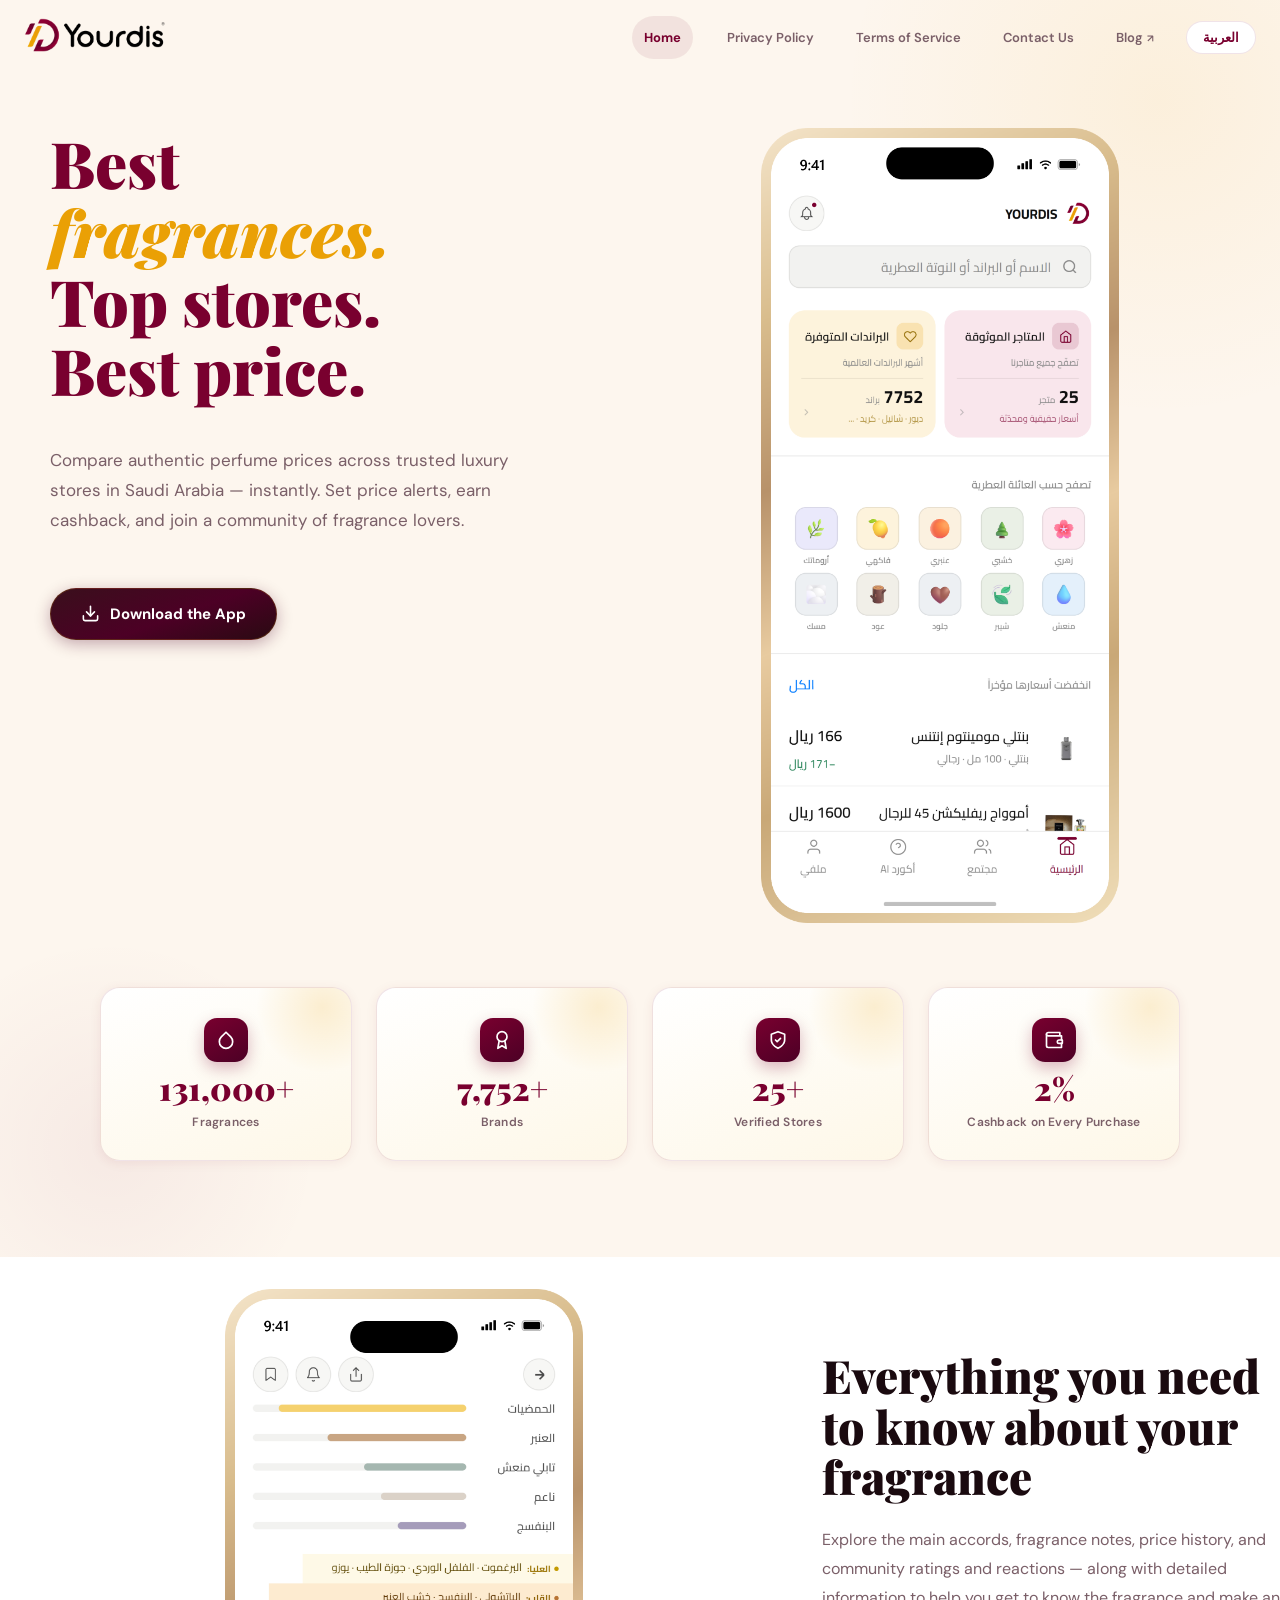
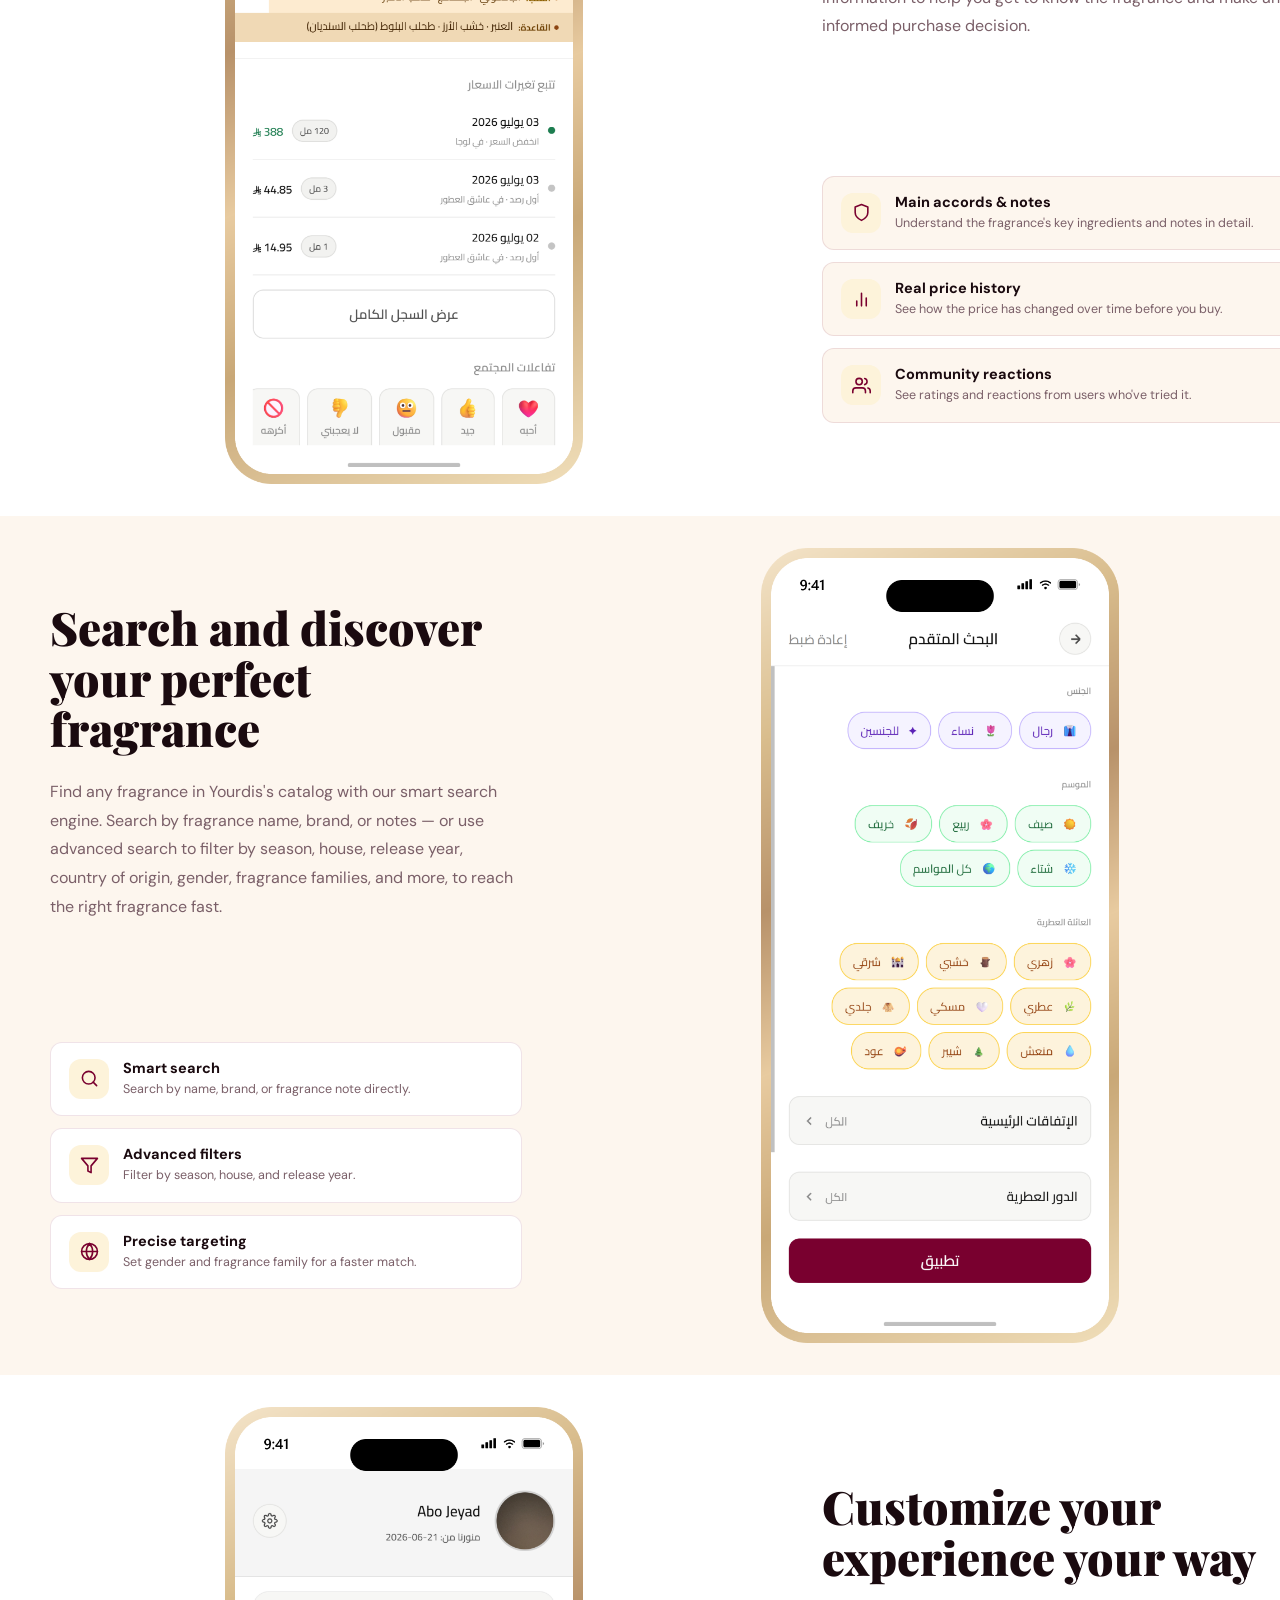
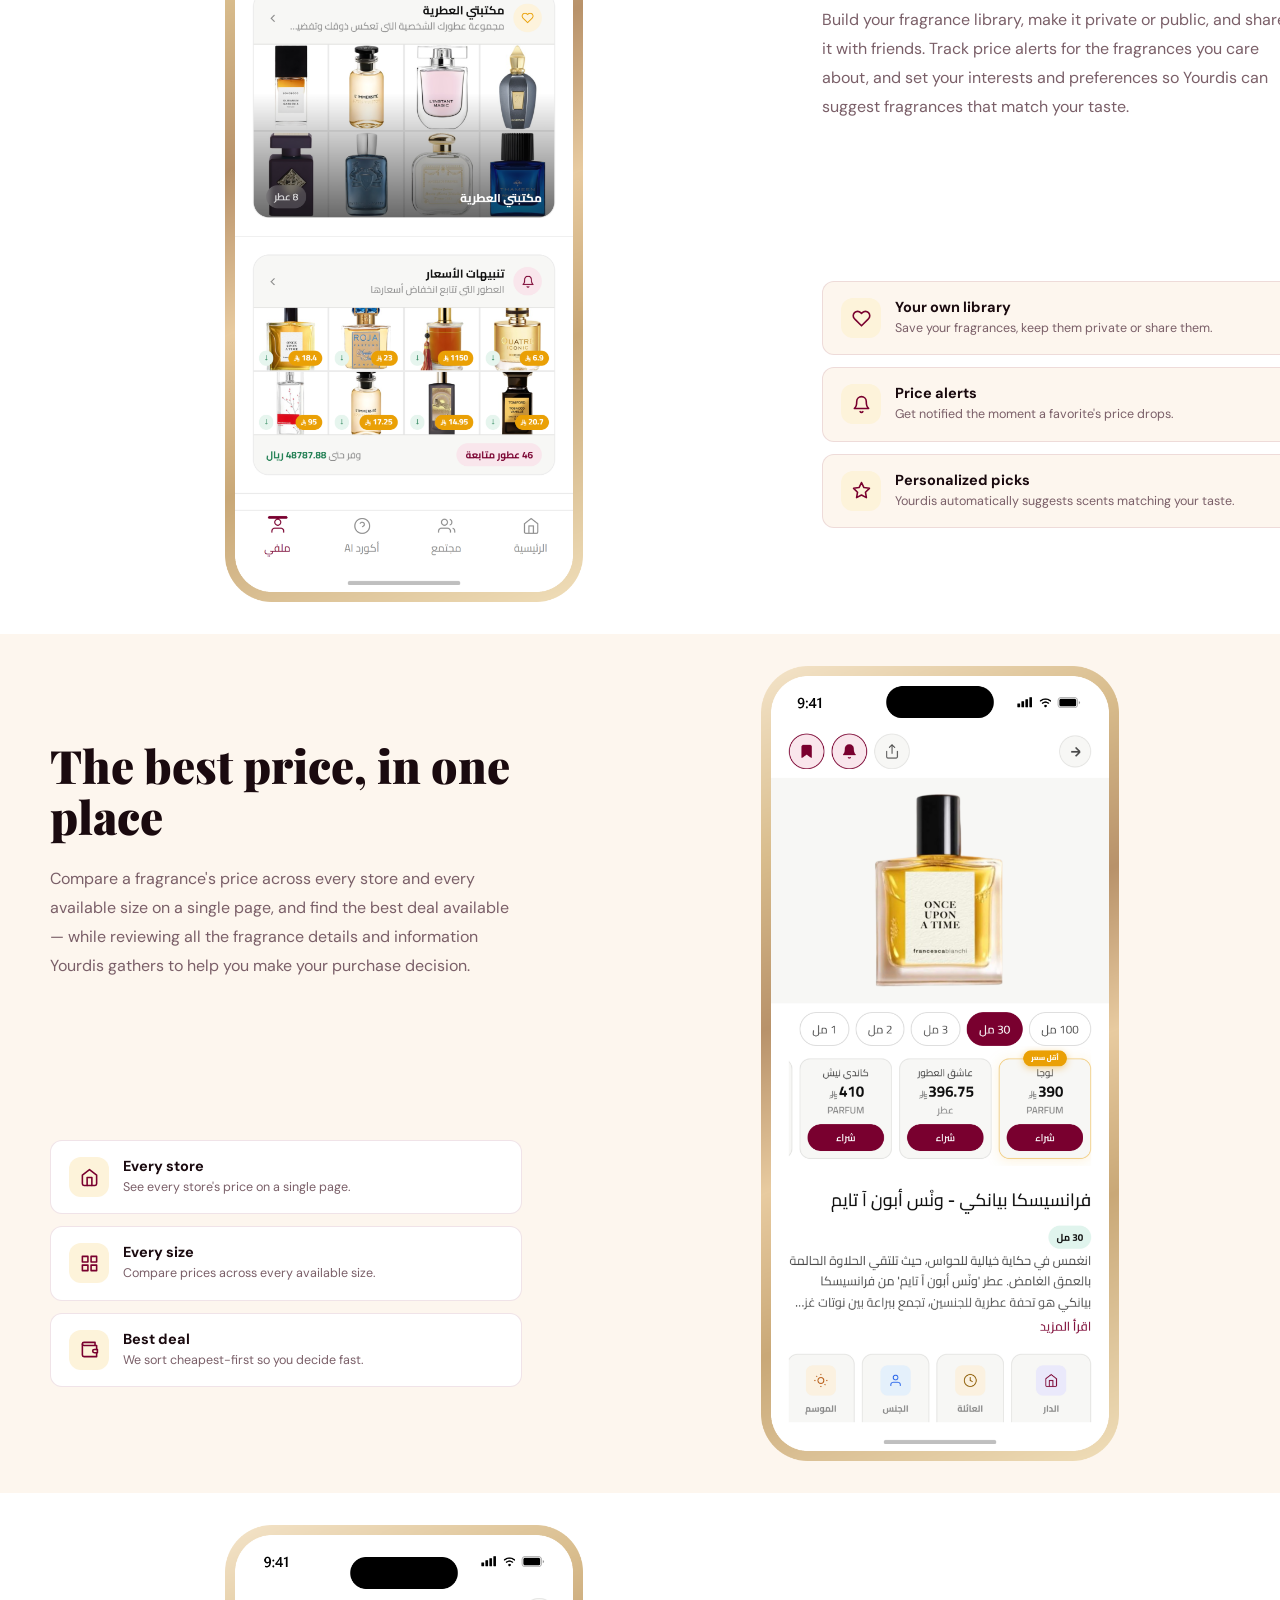
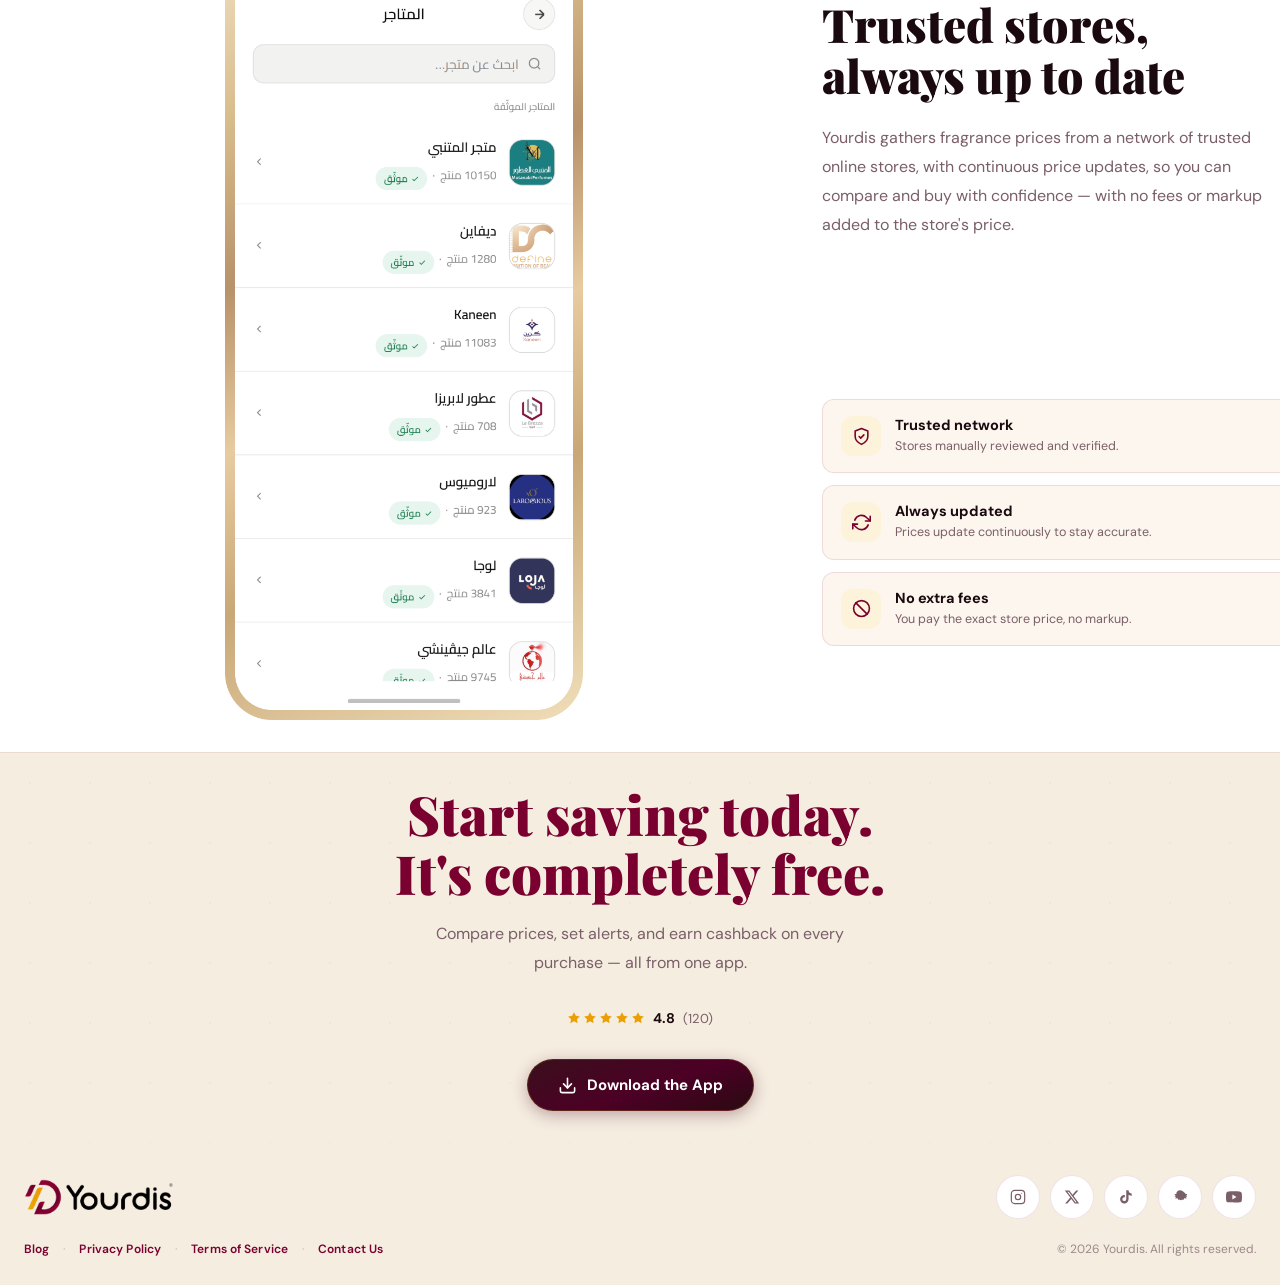
==== commit 3417491f: "Replace store badges with a single smart download button, update mockup images Detect device OS (iOS" ====
--- a/index.html
+++ b/index.html
@@ -200,23 +200,21 @@
 body.ar .highlight-card-title { font-family: 'Cairo', sans-serif; }
 .highlight-card-desc { font-size: 12.5px; color: var(--muted); line-height: 1.55; }
 
-/* ─── Store badges: shared premium component (Hero + Final CTA) ─── */
-.store-badges { display: flex; gap: 12px; flex-wrap: wrap; justify-content: center; }
+/* ─── Download CTA: single smart button (Hero + Final CTA) ─── */
+.store-badges { display: flex; justify-content: center; }
 @media (min-width: 1024px) { .tv-text .store-badges { justify-content: flex-start; } }
-.store-badge {
-  display: inline-flex; align-items: center; gap: 10px;
+.download-btn {
+  display: inline-flex; align-items: center; justify-content: center; gap: 10px;
   background: linear-gradient(160deg, #3a0f1c, var(--crimson-deep) 55%, #2a0a12); color: #fff;
-  padding: 8px 16px 8px 13px; border-radius: 11px;
+  padding: 15px 30px; border-radius: 50px;
   border: 1px solid rgba(234,160,5,0.18);
   box-shadow: 0 4px 16px rgba(76,0,37,0.32);
+  font-size: 15px; font-weight: 700;
   transition: transform var(--dur-base) var(--ease-out), box-shadow var(--dur-base) var(--ease-out), border-color var(--dur-base) var(--ease-out);
 }
-.store-badge:hover { transform: translateY(-2px); box-shadow: 0 10px 28px rgba(76,0,37,0.42); border-color: rgba(234,160,5,0.32); }
-.store-badge:active { transform: translateY(0); }
-.store-badge svg { width: 19px; height: 19px; flex-shrink: 0; }
-.store-badge span { display: flex; flex-direction: column; line-height: 1.25; text-align: start; }
-.store-badge small { font-size: 9px; font-weight: 400; opacity: 0.75; letter-spacing: 0.01em; }
-.store-badge strong { font-size: 14px; font-weight: 600; letter-spacing: -0.01em; }
+.download-btn:hover { transform: translateY(-2px); box-shadow: 0 10px 28px rgba(76,0,37,0.42); border-color: rgba(234,160,5,0.32); }
+.download-btn:active { transform: translateY(0); }
+.download-btn svg { width: 19px; height: 19px; flex-shrink: 0; }
 
 /* ─── Device mockup (pre-made mockup image, frame baked in — shown as-is) ─── */
 .device-stage { position: relative; display: flex; justify-content: center; align-items: flex-start; padding: 0; }
@@ -344,10 +342,6 @@
 @media (max-width: 700px) {
   section, .slide { padding: 28px 20px; }
   .hero-slide { padding-top: 104px; }
-  .store-badges { flex-direction: row; flex-wrap: nowrap; align-items: stretch; width: 100%; max-width: 360px; margin-inline: auto; }
-  .store-badge { justify-content: center; flex: 1 1 0; padding-left: 10px; padding-right: 10px; }
-  .store-badge strong { font-size: 12.5px; }
-  .store-badge small { font-size: 8px; }
   .contact-cards { grid-template-columns: 1fr; }
 }
 
@@ -416,13 +410,9 @@
         <h1 class="hero-headline"><span data-i18n="hero_headline"></span></h1>
         <p class="hero-sub" data-i18n="hero_sub"></p>
         <div class="store-badges">
-          <a href="https://apps.apple.com/sa/app/yourdis/id6584529767" class="store-badge" id="btn-appstore-hero">
-            <svg viewBox="0 0 24 24" fill="currentColor"><path d="M18.71 19.5C17.88 20.74 17 21.95 15.66 21.97C14.32 22 13.89 21.18 12.37 21.18C10.84 21.18 10.37 21.95 9.1 22C7.78 22.05 6.8 20.68 5.96 19.47C4.25 17 2.94 12.45 4.7 9.39C5.57 7.87 7.13 6.91 8.82 6.88C10.1 6.86 11.32 7.75 12.11 7.75C12.89 7.75 14.37 6.68 15.92 6.84C16.57 6.87 18.39 7.1 19.56 8.82C19.47 8.88 17.39 10.1 17.41 12.63C17.44 15.65 20.06 16.66 20.09 16.67C20.06 16.74 19.67 18.11 18.71 19.5ZM13 3.5C13.73 2.67 14.94 2.04 15.94 2C16.07 3.17 15.6 4.35 14.9 5.19C14.21 6.04 13.07 6.7 11.95 6.61C11.8 5.46 12.36 4.26 13 3.5Z"/></svg>
-            <span><small data-i18n="install_appstore_pre"></small><strong data-i18n="install_appstore_name"></strong></span>
-          </a>
-          <a href="https://play.google.com/store/apps/details?id=com.yourdis" class="store-badge" id="btn-googleplay-hero">
-            <svg viewBox="0 0 24 24" fill="currentColor"><path d="M3.18 23.76A1 1 0 0 0 4 24a1 1 0 0 0 .52-.14l10.15-5.87-2.89-2.89zM.54 1.24A1 1 0 0 0 0 2v20a1 1 0 0 0 .54.77l11.47-10.72zM20.12 9.31l-2.77-1.6-3.2 2.99 3.2 2.99 2.77-1.6A2 2 0 0 0 20.12 9.31zM4.52.14a1 1 0 0 0-1.34.1L14.66 10.2l2.89-2.89z"/></svg>
-            <span><small data-i18n="install_googleplay_pre"></small><strong data-i18n="install_googleplay_name"></strong></span>
+          <a href="https://yourdis.com" class="download-btn js-download-btn" id="btn-download-hero">
+            <svg viewBox="0 0 24 24" fill="none" stroke="currentColor" stroke-width="2" stroke-linecap="round" stroke-linejoin="round"><path d="M21 15v4a2 2 0 0 1-2 2H5a2 2 0 0 1-2-2v-4"/><polyline points="7 10 12 15 17 10"/><line x1="12" y1="15" x2="12" y2="3"/></svg>
+            <span data-i18n="install_cta_title"></span>
           </a>
         </div>
       </div>
@@ -597,13 +587,9 @@
         <span style="direction:ltr;unicode-bidi:isolate">(120)</span>
       </div>
       <div class="store-badges">
-        <a href="https://apps.apple.com/sa/app/yourdis/id6584529767" class="store-badge" id="btn-appstore">
-          <svg viewBox="0 0 24 24" fill="currentColor"><path d="M18.71 19.5C17.88 20.74 17 21.95 15.66 21.97C14.32 22 13.89 21.18 12.37 21.18C10.84 21.18 10.37 21.95 9.1 22C7.78 22.05 6.8 20.68 5.96 19.47C4.25 17 2.94 12.45 4.7 9.39C5.57 7.87 7.13 6.91 8.82 6.88C10.1 6.86 11.32 7.75 12.11 7.75C12.89 7.75 14.37 6.68 15.92 6.84C16.57 6.87 18.39 7.1 19.56 8.82C19.47 8.88 17.39 10.1 17.41 12.63C17.44 15.65 20.06 16.66 20.09 16.67C20.06 16.74 19.67 18.11 18.71 19.5ZM13 3.5C13.73 2.67 14.94 2.04 15.94 2C16.07 3.17 15.6 4.35 14.9 5.19C14.21 6.04 13.07 6.7 11.95 6.61C11.8 5.46 12.36 4.26 13 3.5Z"/></svg>
-          <span><small data-i18n="install_appstore_pre"></small><strong data-i18n="install_appstore_name"></strong></span>
-        </a>
-        <a href="https://play.google.com/store/apps/details?id=com.yourdis" class="store-badge" id="btn-googleplay">
-          <svg viewBox="0 0 24 24" fill="currentColor"><path d="M3.18 23.76A1 1 0 0 0 4 24a1 1 0 0 0 .52-.14l10.15-5.87-2.89-2.89zM.54 1.24A1 1 0 0 0 0 2v20a1 1 0 0 0 .54.77l11.47-10.72zM20.12 9.31l-2.77-1.6-3.2 2.99 3.2 2.99 2.77-1.6A2 2 0 0 0 20.12 9.31zM4.52.14a1 1 0 0 0-1.34.1L14.66 10.2l2.89-2.89z"/></svg>
-          <span><small data-i18n="install_googleplay_pre"></small><strong data-i18n="install_googleplay_name"></strong></span>
+        <a href="https://yourdis.com" class="download-btn js-download-btn" id="btn-download-cta">
+          <svg viewBox="0 0 24 24" fill="none" stroke="currentColor" stroke-width="2" stroke-linecap="round" stroke-linejoin="round"><path d="M21 15v4a2 2 0 0 1-2 2H5a2 2 0 0 1-2-2v-4"/><polyline points="7 10 12 15 17 10"/><line x1="12" y1="15" x2="12" y2="3"/></svg>
+          <span data-i18n="install_cta_title"></span>
         </a>
       </div>
     </div>
@@ -658,12 +644,23 @@
 function trackEvent(name, params) {
   if (typeof gtag === 'function') gtag('event', name, params || {});
 }
-document.querySelectorAll('#btn-appstore, #btn-appstore-hero').forEach(el => el.addEventListener('click', () => {
-  trackEvent('app_download_click', { store: 'app_store', page_lang: currentLang });
-}, { passive: true }));
-document.querySelectorAll('#btn-googleplay, #btn-googleplay-hero').forEach(el => el.addEventListener('click', () => {
-  trackEvent('app_download_click', { store: 'google_play', page_lang: currentLang });
-}, { passive: true }));
+
+/* ── Smart download button: routes to the right store per OS ── */
+function resolveStoreDestination() {
+  const ua = navigator.userAgent || navigator.vendor || '';
+  const isIOS = /iPad|iPhone|iPod/.test(ua) && !window.MSStream;
+  const isAndroid = /Android/.test(ua);
+  if (isIOS) return { url: 'https://apps.apple.com/sa/app/yourdis/id6584529767', store: 'app_store' };
+  if (isAndroid) return { url: 'https://play.google.com/store/apps/details?id=com.yourdis', store: 'google_play' };
+  return { url: 'https://yourdis.com', store: 'desktop_web' };
+}
+const storeDestination = resolveStoreDestination();
+document.querySelectorAll('.js-download-btn').forEach(el => {
+  el.href = storeDestination.url;
+  el.addEventListener('click', () => {
+    trackEvent('app_download_click', { store: storeDestination.store, page_lang: currentLang });
+  }, { passive: true });
+});
 
 /* ── Init ── */
 document.addEventListener('DOMContentLoaded', () => {
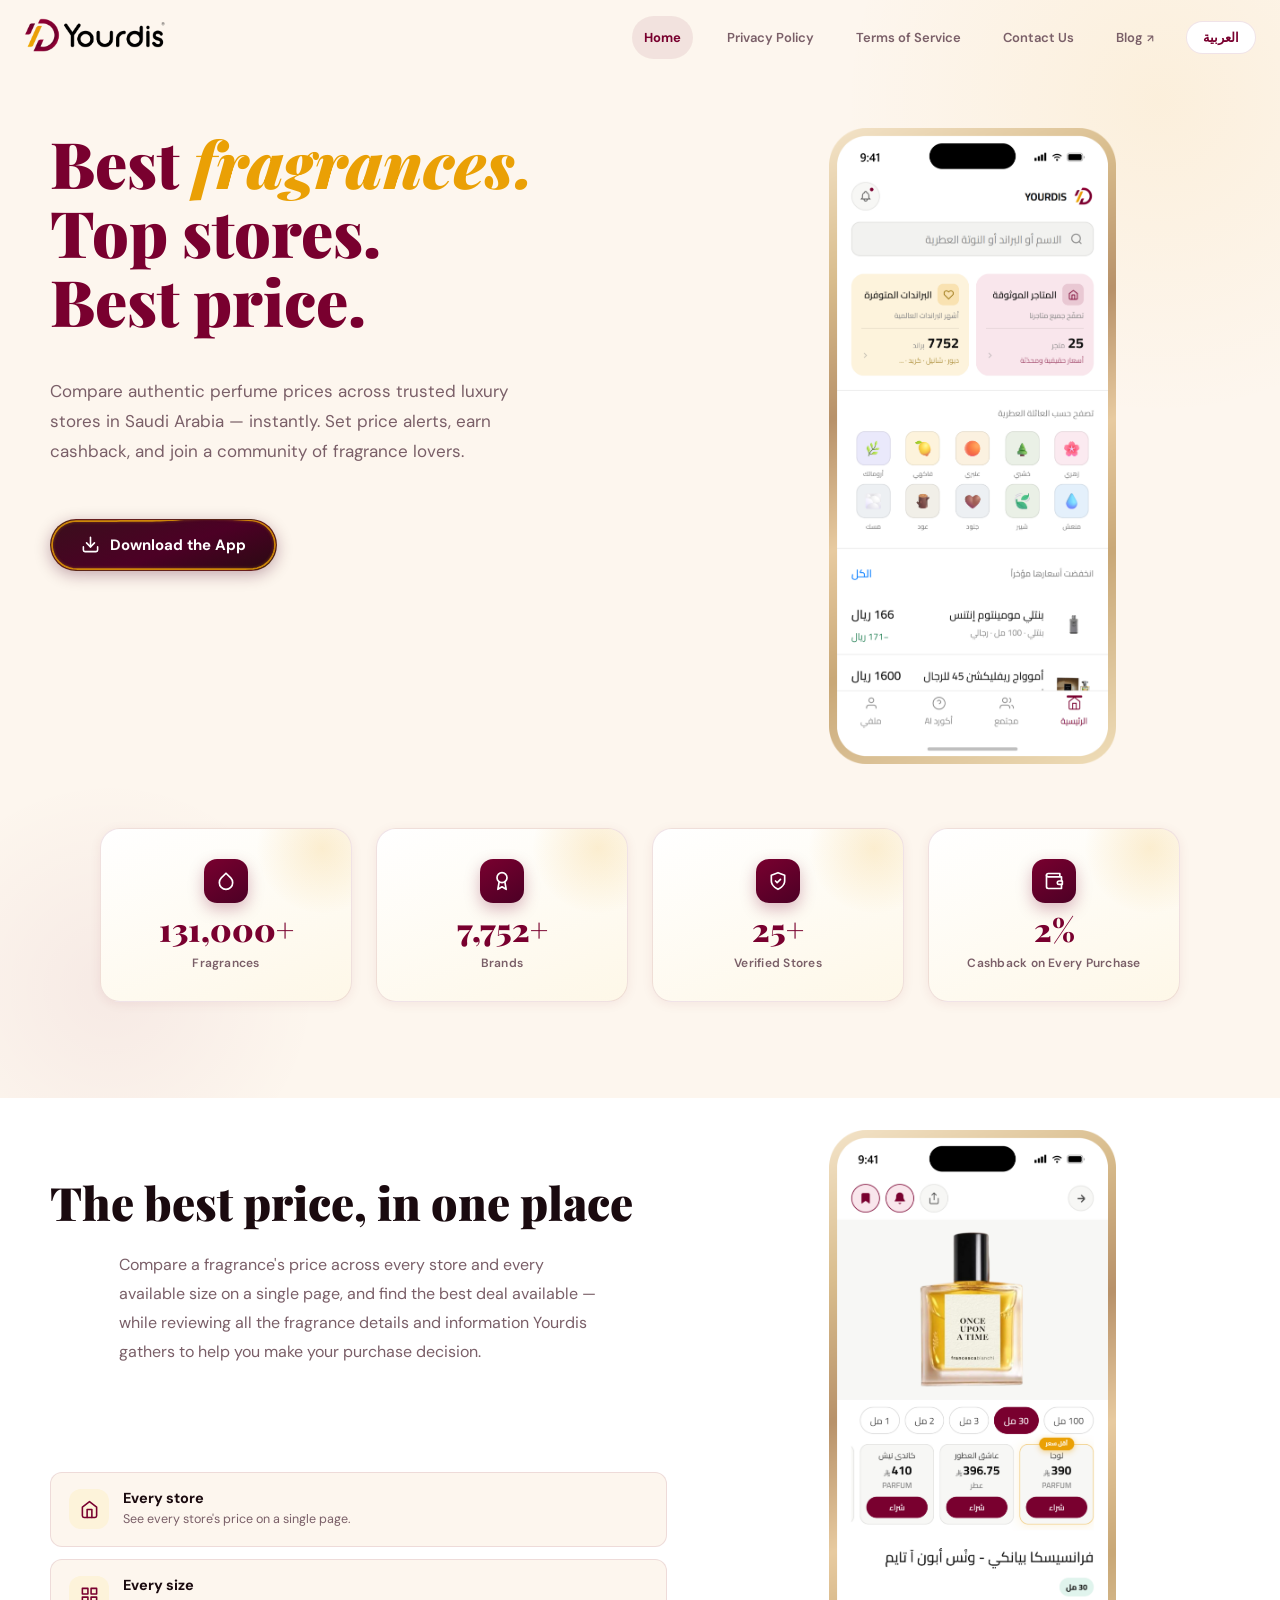
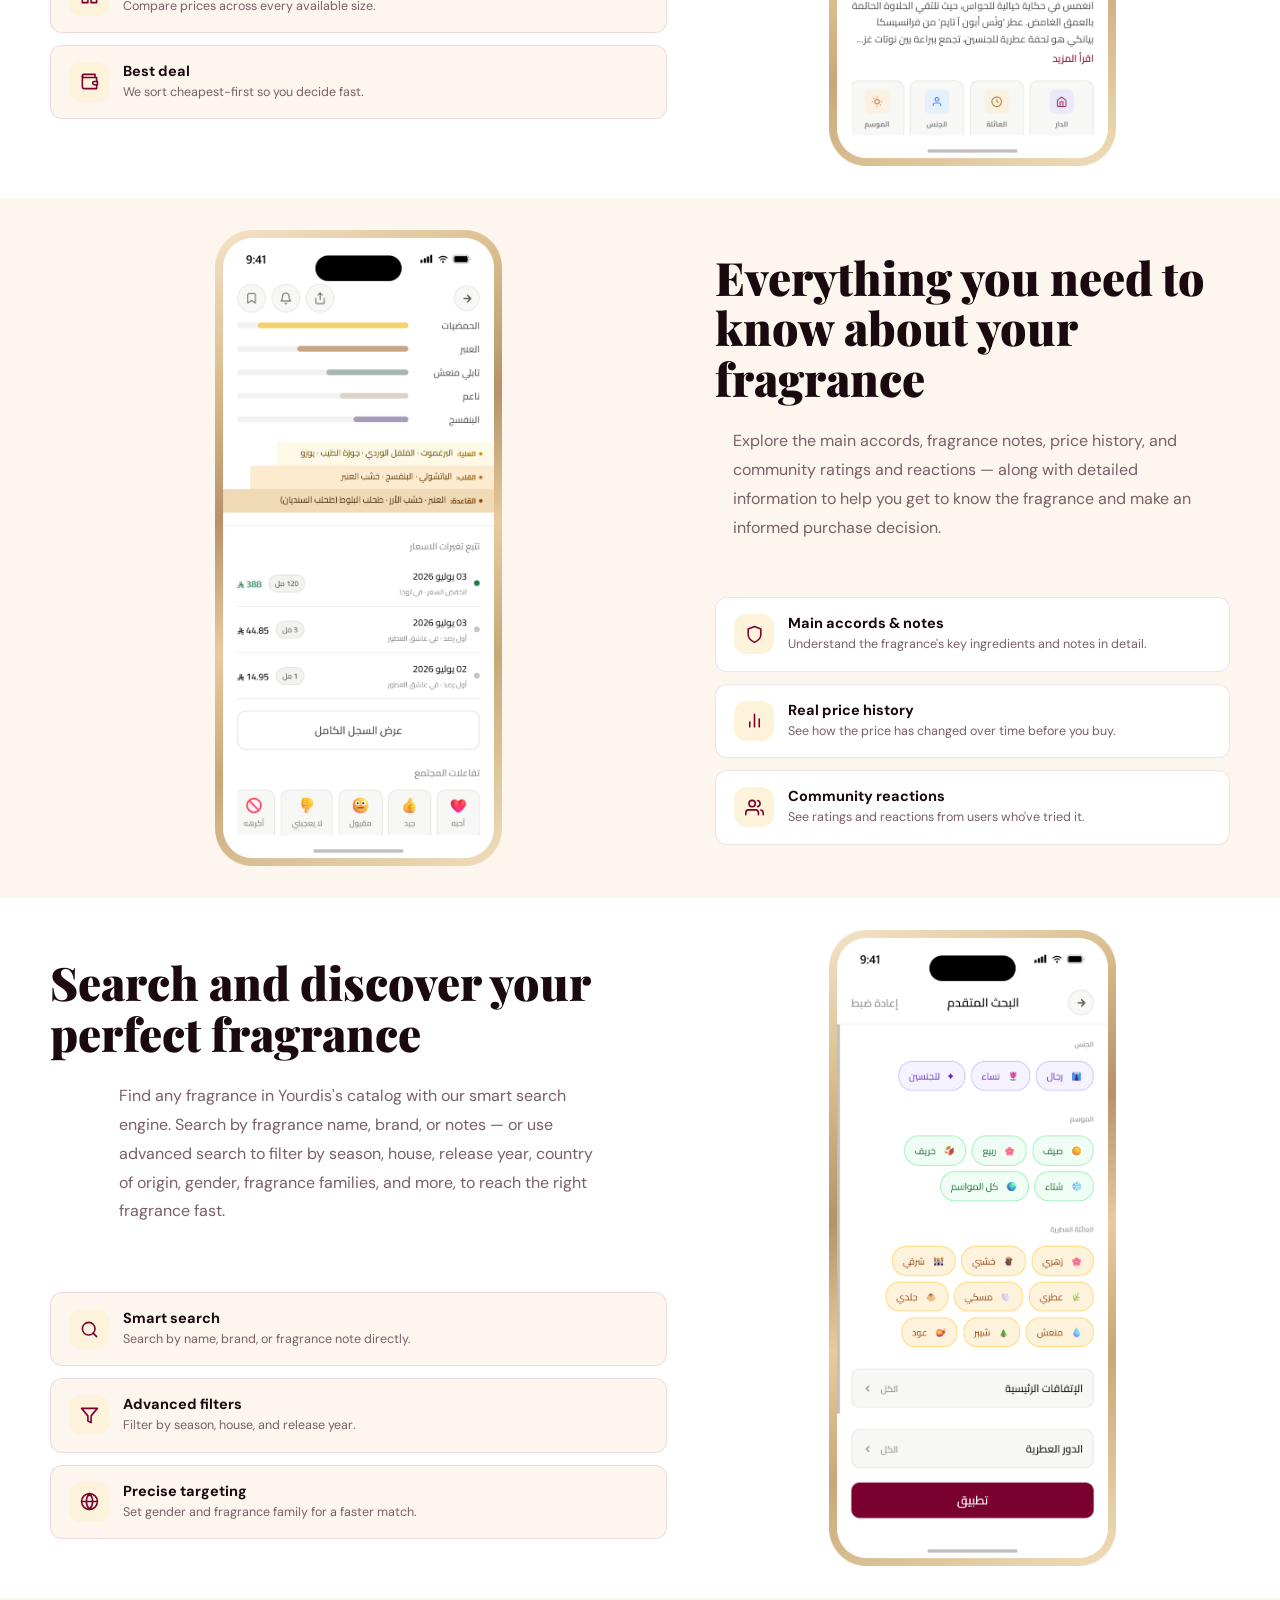
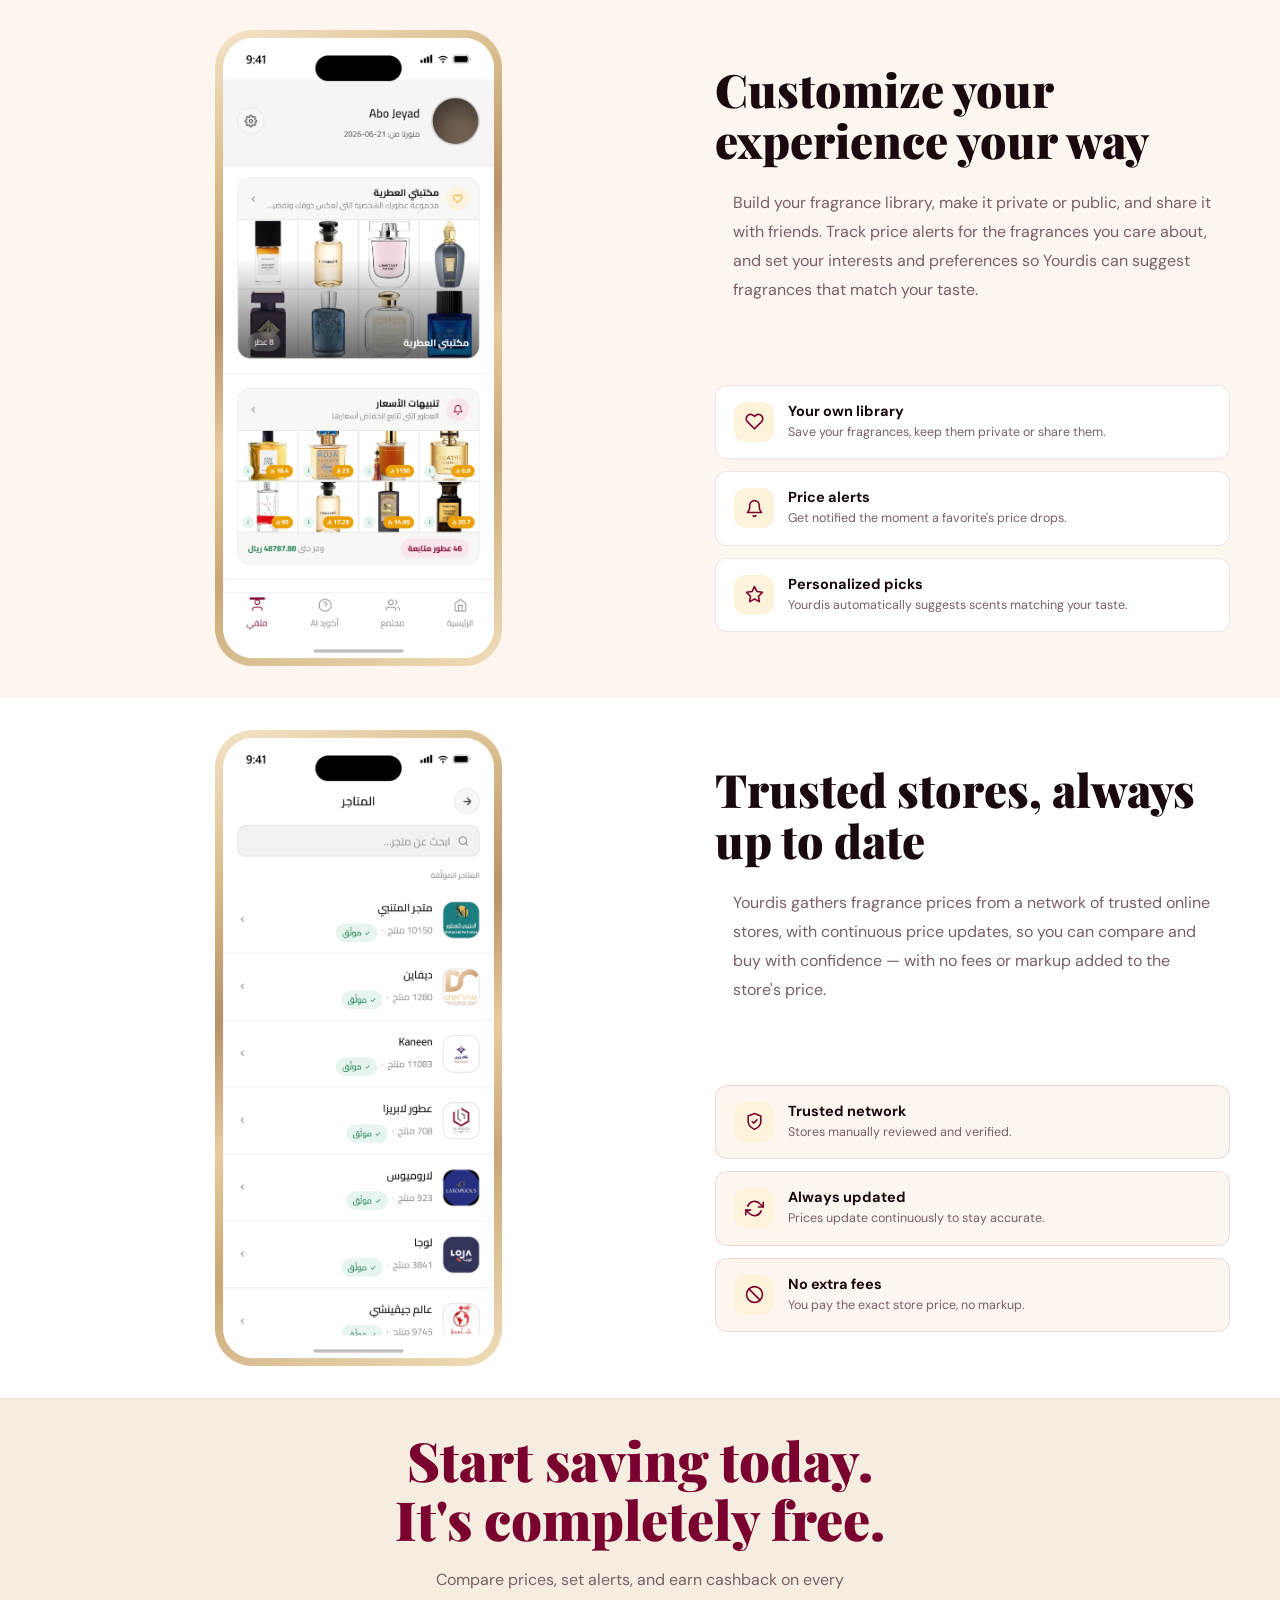
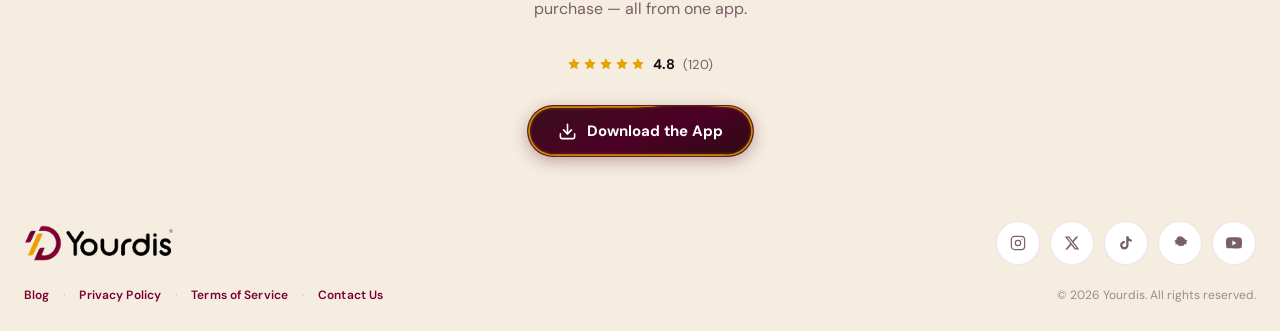
==== commit ee819681: "Add mobile header logo, animated download CTA, reorder slides, and share CSS/JS - Add centered logo " ====
--- a/index.html
+++ b/index.html
@@ -63,107 +63,9 @@
 -->
 
 <script src="translations.js" defer></script>
+<link rel="stylesheet" href="base.css" />
 
 <style>
-/* ══════════════════════════════════════════
-   YOURDIS — SHARED STYLESHEET
-   Used by all pages. Page-specific rules are
-   grouped at the bottom.
-══════════════════════════════════════════ */
-
-/* ─── Tokens ─── */
-:root {
-  --crimson: #79002F;
-  --crimson-deep: #4C0025;
-  --gold: #EAA005;
-  --gold-pale: #fdf3da;
-  --cream: #FDF6EE;
-  --parchment: #F5EDE0;
-  --cashback-bg: #F7EFE5;
-  --ink: #1a0a0f;
-  --muted: #7a5f68;
-  --border: rgba(121,0,47,0.11);
-  --white: #ffffff;
-  --radius: 20px;
-  --radius-sm: 12px;
-  --radius-lg: 28px;
-
-  /* Spacing scale (4/8pt rhythm) */
-  --space-1: 4px;
-  --space-2: 8px;
-  --space-3: 12px;
-  --space-4: 16px;
-  --space-5: 24px;
-  --space-6: 32px;
-  --space-7: 48px;
-  --space-8: 64px;
-  --space-9: 96px;
-
-  /* Elevation scale */
-  --shadow-sm: 0 2px 12px rgba(121,0,47,0.07);
-  --shadow-md: 0 8px 28px rgba(121,0,47,0.09);
-  --shadow-lg: 0 18px 52px rgba(121,0,47,0.12);
-  --shadow-xl: 0 28px 80px rgba(121,0,47,0.16);
-
-  /* Motion */
-  --ease-out: cubic-bezier(0.16, 1, 0.3, 1);
-  --ease-spring: cubic-bezier(0.34, 1.56, 0.64, 1);
-  --dur-fast: 150ms;
-  --dur-base: 250ms;
-  --dur-slow: 400ms;
-}
-
-/* ─── Reset & Base ─── */
-*, *::before, *::after { box-sizing: border-box; margin: 0; padding: 0; }
-html { scroll-behavior: smooth; }
-body { font-family: 'DM Sans', sans-serif; background: var(--cream); color: var(--ink); overflow-x: hidden; }
-body.ar { font-family: 'Cairo', sans-serif; direction: rtl; }
-img { display: block; max-width: 100%; }
-a { text-decoration: none; color: inherit; }
-button { cursor: pointer; border: none; background: none; font-family: inherit; }
-
-/* ─── Focus & Motion ─── */
-a:focus-visible, button:focus-visible {
-  outline: 2.5px solid var(--crimson);
-  outline-offset: 3px;
-  border-radius: 4px;
-}
-@media (prefers-reduced-motion: reduce) {
-  html { scroll-behavior: auto; }
-  *, *::before, *::after { animation-duration: 0.01ms !important; animation-iteration-count: 1 !important; transition-duration: 0.01ms !important; }
-  .fade-up, .fade-left, .fade-right, .fade-scale, .draw-in { opacity: 1 !important; transform: none !important; }
-}
-
-/* ─── Shared Sections ─── */
-section { padding: 100px 24px; }
-.container { max-width: 1100px; margin: 0 auto; }
-.section-label {
-  font-size: 11px; font-weight: 700; letter-spacing: 0.18em;
-  text-transform: uppercase; color: var(--gold); margin-bottom: 14px;
-}
-.section-title {
-  font-family: 'Playfair Display', serif;
-  font-size: clamp(28px, 5vw, 48px); font-weight: 900;
-  line-height: 1.15; color: var(--ink); margin-bottom: 18px;
-}
-body.ar .section-title { font-family: 'Cairo', sans-serif; line-height: 1.4; }
-.section-sub { font-size: 16px; color: var(--muted); line-height: 1.75; max-width: 520px; }
-
-/* ─── Animations ─── */
-.fade-up { opacity: 0; transform: translateY(26px); transition: opacity 0.7s var(--ease-out), transform 0.7s var(--ease-out); }
-.fade-up.visible { opacity: 1; transform: translateY(0); }
-.fade-left { opacity: 0; transform: translateX(-28px); transition: opacity 0.7s var(--ease-out), transform 0.7s var(--ease-out); }
-.fade-left.visible { opacity: 1; transform: translateX(0); }
-.fade-right { opacity: 0; transform: translateX(28px); transition: opacity 0.7s var(--ease-out), transform 0.7s var(--ease-out); }
-.fade-right.visible { opacity: 1; transform: translateX(0); }
-.fade-scale { opacity: 0; transform: scale(0.94); transition: opacity 0.75s var(--ease-out), transform 0.75s var(--ease-out); }
-.fade-scale.visible { opacity: 1; transform: scale(1); }
-.fade-up-d1 { transition-delay: 0.10s; }
-.fade-up-d2 { transition-delay: 0.20s; }
-.fade-up-d3 { transition-delay: 0.30s; }
-.fade-up-d4 { transition-delay: 0.40s; }
-
-
 /* ══════════════════════════════════════════
    LANDING PAGE V2 — 10 SLIDES
 ══════════════════════════════════════════ */
@@ -184,8 +86,8 @@
 .tv-text .eyebrow { justify-content: center; }
 .tv-visual { grid-area: visual; display: flex; justify-content: center; }
 @media (min-width: 1024px) {
-  .tv-grid { grid-template-columns: 40% 60%; grid-template-areas: "text visual" "highlights visual"; align-items: center; row-gap: var(--space-3); column-gap: var(--space-8); }
-  .tv-grid.reversed { grid-template-columns: 60% 40%; grid-template-areas: "visual text" "visual highlights"; }
+  .tv-grid { grid-template-columns: 6fr 5fr; grid-template-areas: "text visual" "highlights visual"; align-items: center; row-gap: var(--space-3); column-gap: var(--space-7); }
+  .tv-grid.reversed { grid-template-areas: "visual text" "visual highlights"; }
   .tv-text { text-align: start; }
   .tv-text .eyebrow { justify-content: flex-start; }
 }
@@ -205,6 +107,7 @@
 @media (min-width: 1024px) { .tv-text .store-badges { justify-content: flex-start; } }
 .download-btn {
   display: inline-flex; align-items: center; justify-content: center; gap: 10px;
+  position: relative; overflow: hidden;
   background: linear-gradient(160deg, #3a0f1c, var(--crimson-deep) 55%, #2a0a12); color: #fff;
   padding: 15px 30px; border-radius: 50px;
   border: 1px solid rgba(234,160,5,0.18);
@@ -214,17 +117,39 @@
 }
 .download-btn:hover { transform: translateY(-2px); box-shadow: 0 10px 28px rgba(76,0,37,0.42); border-color: rgba(234,160,5,0.32); }
 .download-btn:active { transform: translateY(0); }
-.download-btn svg { width: 19px; height: 19px; flex-shrink: 0; }
+.download-btn svg.download-icon { width: 19px; height: 19px; flex-shrink: 0; }
+.btn-border-trace { position: absolute; inset: 0; width: 100%; height: 100%; pointer-events: none; overflow: visible; }
+.btn-border-trace path {
+  fill: none;
+  stroke: rgba(234,160,5,0.8);
+  stroke-width: 1.75px;
+  stroke-linejoin: round;
+  filter: drop-shadow(0 0 1.5px rgba(234,160,5,0.5));
+}
+.download-btn::after {
+  content: ''; position: absolute; top: 0; inset-inline-start: -60%;
+  width: 45%; height: 100%;
+  background: linear-gradient(120deg, transparent, rgba(255,255,255,0.4), transparent);
+  transform: skewX(-20deg);
+  animation: btnShine 2s ease-in-out infinite;
+  pointer-events: none;
+}
+@keyframes btnShine {
+  0% { inset-inline-start: -60%; }
+  55% { inset-inline-start: 130%; }
+  100% { inset-inline-start: 130%; }
+}
+@media (prefers-reduced-motion: reduce) { .download-btn::after { animation: none; } }
 
 /* ─── Device mockup (pre-made mockup image, frame baked in — shown as-is) ─── */
 .device-stage { position: relative; display: flex; justify-content: center; align-items: flex-start; padding: 0; }
 .device-mockup {
   position: relative; z-index: 2;
-  width: min(72vw, 320px); height: auto; max-width: 100%;
+  width: min(58.5vw, 261px); height: auto; max-width: 100%;
   animation: deviceFloat 6.5s ease-in-out infinite;
 }
 @media (min-width: 1024px) {
-  .device-mockup { width: clamp(300px, 28vw, 400px); }
+  .device-mockup { width: clamp(240px, 22.4vw, 320px); }
 }
 @keyframes deviceFloat { 0%, 100% { transform: translateY(0); } 50% { transform: translateY(-10px); } }
 
@@ -267,13 +192,13 @@
 @media (min-width: 1024px) { .hero-sub { text-align: start; } }
 
 /* ── Slides 2-6: five text+image feature slides ── */
-.info-slide { background: var(--white); }
-.search-slide { background: var(--cream); }
-.personalize-slide { background: var(--white); }
-.price-slide { background: var(--cream); }
+.info-slide { background: var(--cream); }
+.search-slide { background: var(--white); }
+.personalize-slide { background: var(--cream); }
+.price-slide { background: var(--white); }
 .trust-slide { background: var(--white); }
-.info-slide .highlight-card, .personalize-slide .highlight-card, .trust-slide .highlight-card { background: var(--cream); }
-.search-slide .highlight-card, .price-slide .highlight-card { background: var(--white); }
+.price-slide .highlight-card, .search-slide .highlight-card, .trust-slide .highlight-card { background: var(--cream); }
+.info-slide .highlight-card, .personalize-slide .highlight-card { background: var(--white); }
 
 /* ── Slide 10: Final CTA ── */
 .install-slide { background: var(--parchment); text-align: center; position: relative; overflow: hidden; border-top: 1.5px solid rgba(121,0,47,0.08); }
@@ -348,51 +273,7 @@
 </style>
 </head>
 <body class="en">
-<script>
-/**
- * Yourdis — i18n Engine
- * ─────────────────────────────────────────
- * Reads from the global `translations` object (translations.js).
- * Used by all pages.
- */
-
-let currentLang = localStorage.getItem('yd_lang') || 'en';
-
-function t(key) {
-  const entry = translations[key];
-  if (!entry) { console.warn('[i18n] missing key:', key); return key; }
-  return entry[currentLang] ?? entry['en'] ?? key;
-}
-
-function applyTranslations() {
-  document.querySelectorAll('[data-i18n]').forEach(el => {
-    el.innerHTML = t(el.dataset.i18n);
-  });
-  document.querySelectorAll('[data-i18n-aria]').forEach(el => {
-    el.setAttribute('aria-label', t(el.dataset.i18nAria));
-  });
-}
-
-function applyLang() {
-  const isAr = currentLang === 'ar';
-  document.documentElement.lang = currentLang;
-  document.documentElement.dir = isAr ? 'rtl' : 'ltr';
-  document.body.classList.toggle('ar', isAr);
-  document.body.classList.toggle('en', !isAr);
-  applyTranslations();
-  // Update any visible lang toggles
-  document.querySelectorAll('.js-lang-toggle').forEach(el => {
-    el.textContent = isAr ? 'English' : 'العربية';
-  });
-}
-
-function toggleLang() {
-  currentLang = currentLang === 'en' ? 'ar' : 'en';
-  localStorage.setItem('yd_lang', currentLang);
-  applyLang();
-}
-
-</script>
+<script src="i18n.js"></script>
 
 <div data-shared-header></div>
 <script src="shared-header.js" defer></script>
@@ -411,7 +292,8 @@
         <p class="hero-sub" data-i18n="hero_sub"></p>
         <div class="store-badges">
           <a href="https://yourdis.com" class="download-btn js-download-btn" id="btn-download-hero">
-            <svg viewBox="0 0 24 24" fill="none" stroke="currentColor" stroke-width="2" stroke-linecap="round" stroke-linejoin="round"><path d="M21 15v4a2 2 0 0 1-2 2H5a2 2 0 0 1-2-2v-4"/><polyline points="7 10 12 15 17 10"/><line x1="12" y1="15" x2="12" y2="3"/></svg>
+            <svg class="btn-border-trace" aria-hidden="true"><path/></svg>
+            <svg class="download-icon" viewBox="0 0 24 24" fill="none" stroke="currentColor" stroke-width="2" stroke-linecap="round" stroke-linejoin="round"><path d="M21 15v4a2 2 0 0 1-2 2H5a2 2 0 0 1-2-2v-4"/><polyline points="7 10 12 15 17 10"/><line x1="12" y1="15" x2="12" y2="3"/></svg>
             <span data-i18n="install_cta_title"></span>
           </a>
         </div>
@@ -448,7 +330,31 @@
 </section>
 
 <!-- ══════════════════════════════════════════
-     SLIDE 2 — FRAGRANCE INSIGHTS  (Text + real screenshot)
+     SLIDE 2 — BEST PRICE  (Text + real screenshot)
+══════════════════════════════════════════ -->
+<section class="price-slide slide" id="best-price">
+  <div class="slide-inner">
+    <div class="tv-grid">
+      <div class="tv-text">
+        <h2 class="slide-title" style="font-size:clamp(28px,5vw,46px)" data-i18n="best_price_title"></h2>
+        <p class="slide-body" data-i18n="best_price_body" style="margin-inline:auto"></p>
+      </div>
+      <div class="highlight-list">
+        <div class="highlight-card"><div class="highlight-card-icon"><svg viewBox="0 0 24 24" fill="none" stroke="currentColor" stroke-width="2" stroke-linecap="round" stroke-linejoin="round"><path d="M3 9l9-7 9 7v11a2 2 0 0 1-2 2H5a2 2 0 0 1-2-2z"/><polyline points="9 22 9 12 15 12 15 22"/></svg></div><div><div class="highlight-card-title" data-i18n="best_price_point1"></div><div class="highlight-card-desc" data-i18n="best_price_point1_desc"></div></div></div>
+        <div class="highlight-card"><div class="highlight-card-icon"><svg viewBox="0 0 24 24" fill="none" stroke="currentColor" stroke-width="2" stroke-linecap="round" stroke-linejoin="round"><rect x="3" y="3" width="7" height="7"/><rect x="14" y="3" width="7" height="7"/><rect x="14" y="14" width="7" height="7"/><rect x="3" y="14" width="7" height="7"/></svg></div><div><div class="highlight-card-title" data-i18n="best_price_point2"></div><div class="highlight-card-desc" data-i18n="best_price_point2_desc"></div></div></div>
+        <div class="highlight-card"><div class="highlight-card-icon"><svg viewBox="0 0 24 24" fill="none" stroke="currentColor" stroke-width="2" stroke-linecap="round" stroke-linejoin="round"><path d="M21 12V7H5a2 2 0 0 1 0-4h14v4"/><path d="M3 5v14a2 2 0 0 0 2 2h16v-5"/><path d="M18 12a2 2 0 0 0 0 4h4v-4z"/></svg></div><div><div class="highlight-card-title" data-i18n="best_price_point3"></div><div class="highlight-card-desc" data-i18n="best_price_point3_desc"></div></div></div>
+      </div>
+      <div class="tv-visual fade-scale" aria-hidden="true">
+        <div class="device-stage">
+          <img class="device-mockup" src="assets/image3.png" alt="Yourdis price comparison across verified stores" loading="lazy" />
+        </div>
+      </div>
+    </div>
+  </div>
+</section>
+
+<!-- ══════════════════════════════════════════
+     SLIDE 3 — FRAGRANCE INSIGHTS  (Text + real screenshot)
 ══════════════════════════════════════════ -->
 <section class="info-slide slide" id="fragrance-info">
   <div class="slide-inner">
@@ -472,7 +378,7 @@
 </section>
 
 <!-- ══════════════════════════════════════════
-     SLIDE 3 — SEARCH & DISCOVER  (Text + real screenshot)
+     SLIDE 4 — SEARCH & DISCOVER  (Text + real screenshot)
 ══════════════════════════════════════════ -->
 <section class="search-slide slide" id="search">
   <div class="slide-inner">
@@ -496,7 +402,7 @@
 </section>
 
 <!-- ══════════════════════════════════════════
-     SLIDE 4 — PERSONALIZE  (Text + real screenshot)
+     SLIDE 5 — PERSONALIZE  (Text + real screenshot)
 ══════════════════════════════════════════ -->
 <section class="personalize-slide slide" id="personalize">
   <div class="slide-inner">
@@ -513,30 +419,6 @@
       <div class="tv-visual fade-scale" aria-hidden="true">
         <div class="device-stage">
           <img class="device-mockup" src="assets/image2.png" alt="Yourdis personal fragrance library, price alerts, and community activity" loading="lazy" />
-        </div>
-      </div>
-    </div>
-  </div>
-</section>
-
-<!-- ══════════════════════════════════════════
-     SLIDE 5 — BEST PRICE  (Text + real screenshot)
-══════════════════════════════════════════ -->
-<section class="price-slide slide" id="best-price">
-  <div class="slide-inner">
-    <div class="tv-grid">
-      <div class="tv-text">
-        <h2 class="slide-title" style="font-size:clamp(28px,5vw,46px)" data-i18n="best_price_title"></h2>
-        <p class="slide-body" data-i18n="best_price_body" style="margin-inline:auto"></p>
-      </div>
-      <div class="highlight-list">
-        <div class="highlight-card"><div class="highlight-card-icon"><svg viewBox="0 0 24 24" fill="none" stroke="currentColor" stroke-width="2" stroke-linecap="round" stroke-linejoin="round"><path d="M3 9l9-7 9 7v11a2 2 0 0 1-2 2H5a2 2 0 0 1-2-2z"/><polyline points="9 22 9 12 15 12 15 22"/></svg></div><div><div class="highlight-card-title" data-i18n="best_price_point1"></div><div class="highlight-card-desc" data-i18n="best_price_point1_desc"></div></div></div>
-        <div class="highlight-card"><div class="highlight-card-icon"><svg viewBox="0 0 24 24" fill="none" stroke="currentColor" stroke-width="2" stroke-linecap="round" stroke-linejoin="round"><rect x="3" y="3" width="7" height="7"/><rect x="14" y="3" width="7" height="7"/><rect x="14" y="14" width="7" height="7"/><rect x="3" y="14" width="7" height="7"/></svg></div><div><div class="highlight-card-title" data-i18n="best_price_point2"></div><div class="highlight-card-desc" data-i18n="best_price_point2_desc"></div></div></div>
-        <div class="highlight-card"><div class="highlight-card-icon"><svg viewBox="0 0 24 24" fill="none" stroke="currentColor" stroke-width="2" stroke-linecap="round" stroke-linejoin="round"><path d="M21 12V7H5a2 2 0 0 1 0-4h14v4"/><path d="M3 5v14a2 2 0 0 0 2 2h16v-5"/><path d="M18 12a2 2 0 0 0 0 4h4v-4z"/></svg></div><div><div class="highlight-card-title" data-i18n="best_price_point3"></div><div class="highlight-card-desc" data-i18n="best_price_point3_desc"></div></div></div>
-      </div>
-      <div class="tv-visual fade-scale" aria-hidden="true">
-        <div class="device-stage">
-          <img class="device-mockup" src="assets/image3.png" alt="Yourdis price comparison across verified stores" loading="lazy" />
         </div>
       </div>
     </div>
@@ -588,7 +470,8 @@
       </div>
       <div class="store-badges">
         <a href="https://yourdis.com" class="download-btn js-download-btn" id="btn-download-cta">
-          <svg viewBox="0 0 24 24" fill="none" stroke="currentColor" stroke-width="2" stroke-linecap="round" stroke-linejoin="round"><path d="M21 15v4a2 2 0 0 1-2 2H5a2 2 0 0 1-2-2v-4"/><polyline points="7 10 12 15 17 10"/><line x1="12" y1="15" x2="12" y2="3"/></svg>
+          <svg class="btn-border-trace" aria-hidden="true"><path/></svg>
+          <svg class="download-icon" viewBox="0 0 24 24" fill="none" stroke="currentColor" stroke-width="2" stroke-linecap="round" stroke-linejoin="round"><path d="M21 15v4a2 2 0 0 1-2 2H5a2 2 0 0 1-2-2v-4"/><polyline points="7 10 12 15 17 10"/><line x1="12" y1="15" x2="12" y2="3"/></svg>
           <span data-i18n="install_cta_title"></span>
         </a>
       </div>
@@ -662,6 +545,91 @@
   }, { passive: true });
 });
 
+/* ── Animated border pulse: a complete, always-connected outline with a soft traveling
+   ripple (ECG-like) that bulges the line gently as it loops the pill shape ── */
+const BORDER_PULSE_PERIOD_MS = 2600;
+const BORDER_PULSE_AMPLITUDE = 3;
+const BORDER_PULSE_SIGMA_FRAC = 0.05;
+const borderPulseReduceMotion = window.matchMedia('(prefers-reduced-motion: reduce)').matches;
+let borderPulseTargets = [];
+let borderPulseRafId = null;
+
+function borderPulseGeom(btn) {
+  const w = btn.clientWidth, h = btn.clientHeight;
+  if (!w || !h) return null;
+  const inset = 1;
+  const r = h / 2 - inset;
+  const x0 = inset, y0 = inset, x1 = w - inset, y1 = h - inset;
+  const topLen = Math.max(0, (x1 - x0) - 2 * r);
+  const L = 2 * topLen + 2 * Math.PI * r;
+  return { x0, y0, x1, y1, r, topLen, L, cxR: x1 - r, cxL: x0 + r, cy: (y0 + y1) / 2 };
+}
+
+function borderPulsePointAt(geom, s) {
+  const { x0, y0, x1, y1, r, topLen, L, cxR, cxL, cy } = geom;
+  let rem = ((s % L) + L) % L;
+  if (rem < topLen) return { x: x0 + r + rem, y: y0, nx: 0, ny: -1 };
+  rem -= topLen;
+  const halfCirc = Math.PI * r;
+  if (rem < halfCirc) {
+    const th = -Math.PI / 2 + rem / r;
+    return { x: cxR + r * Math.cos(th), y: cy + r * Math.sin(th), nx: Math.cos(th), ny: Math.sin(th) };
+  }
+  rem -= halfCirc;
+  if (rem < topLen) return { x: x1 - r - rem, y: y1, nx: 0, ny: 1 };
+  rem -= topLen;
+  const th = Math.PI / 2 + rem / r;
+  return { x: cxL + r * Math.cos(th), y: cy + r * Math.sin(th), nx: Math.cos(th), ny: Math.sin(th) };
+}
+
+function borderPulseBuildPath(geom, sPulse) {
+  const N = Math.max(60, Math.round(geom.L / 4));
+  const sigma = geom.L * BORDER_PULSE_SIGMA_FRAC;
+  let d = '';
+  for (let i = 0; i <= N; i++) {
+    const s = (i / N) * geom.L;
+    let bump = 0;
+    if (sPulse !== null) {
+      let diff = s - sPulse;
+      diff = (((diff + geom.L / 2) % geom.L) + geom.L) % geom.L - geom.L / 2;
+      bump = BORDER_PULSE_AMPLITUDE * Math.exp(-(diff * diff) / (2 * sigma * sigma));
+    }
+    const p = borderPulsePointAt(geom, s);
+    const x = (p.x + p.nx * bump).toFixed(2);
+    const y = (p.y + p.ny * bump).toFixed(2);
+    d += i === 0 ? `M ${x} ${y} ` : `L ${x} ${y} `;
+  }
+  return d + 'Z';
+}
+
+function animateBorderPulse(now) {
+  const sPulseFrac = (now % BORDER_PULSE_PERIOD_MS) / BORDER_PULSE_PERIOD_MS;
+  borderPulseTargets.forEach(({ path, geom }) => {
+    path.setAttribute('d', borderPulseBuildPath(geom, sPulseFrac * geom.L));
+  });
+  borderPulseRafId = requestAnimationFrame(animateBorderPulse);
+}
+
+function refreshBorderPulse() {
+  borderPulseTargets = Array.from(document.querySelectorAll('.download-btn')).map(btn => {
+    const path = btn.querySelector('.btn-border-trace path');
+    const geom = path ? borderPulseGeom(btn) : null;
+    return geom ? { btn, path, geom } : null;
+  }).filter(Boolean);
+
+  if (borderPulseReduceMotion) {
+    if (borderPulseRafId !== null) { cancelAnimationFrame(borderPulseRafId); borderPulseRafId = null; }
+    borderPulseTargets.forEach(({ path, geom }) => path.setAttribute('d', borderPulseBuildPath(geom, null)));
+    return;
+  }
+  if (borderPulseRafId === null) borderPulseRafId = requestAnimationFrame(animateBorderPulse);
+}
+window.addEventListener('load', refreshBorderPulse);
+window.addEventListener('resize', () => {
+  clearTimeout(window._btrResizeTimer);
+  window._btrResizeTimer = setTimeout(refreshBorderPulse, 150);
+});
+
 /* ── Init ── */
 document.addEventListener('DOMContentLoaded', () => {
   applyLang();
--- a/base.css
+++ b/base.css
@@ -0,0 +1,97 @@
+/* ══════════════════════════════════════════
+   YOURDIS — SHARED STYLESHEET
+   Used by all pages. Page-specific rules live
+   in each page's own <style> block.
+══════════════════════════════════════════ */
+
+/* ─── Tokens ─── */
+:root {
+  --crimson: #79002F;
+  --crimson-deep: #4C0025;
+  --gold: #EAA005;
+  --gold-pale: #fdf3da;
+  --cream: #FDF6EE;
+  --parchment: #F5EDE0;
+  --cashback-bg: #F7EFE5;
+  --ink: #1a0a0f;
+  --muted: #7a5f68;
+  --border: rgba(121,0,47,0.11);
+  --white: #ffffff;
+  --radius: 20px;
+  --radius-sm: 12px;
+  --radius-lg: 28px;
+
+  /* Spacing scale (4/8pt rhythm) */
+  --space-1: 4px;
+  --space-2: 8px;
+  --space-3: 12px;
+  --space-4: 16px;
+  --space-5: 24px;
+  --space-6: 32px;
+  --space-7: 48px;
+  --space-8: 64px;
+  --space-9: 96px;
+
+  /* Elevation scale */
+  --shadow-sm: 0 2px 12px rgba(121,0,47,0.07);
+  --shadow-md: 0 8px 28px rgba(121,0,47,0.09);
+  --shadow-lg: 0 18px 52px rgba(121,0,47,0.12);
+  --shadow-xl: 0 28px 80px rgba(121,0,47,0.16);
+
+  /* Motion */
+  --ease-out: cubic-bezier(0.16, 1, 0.3, 1);
+  --ease-spring: cubic-bezier(0.34, 1.56, 0.64, 1);
+  --dur-fast: 150ms;
+  --dur-base: 250ms;
+  --dur-slow: 400ms;
+}
+
+/* ─── Reset & Base ─── */
+*, *::before, *::after { box-sizing: border-box; margin: 0; padding: 0; }
+html { scroll-behavior: smooth; }
+body { font-family: 'DM Sans', sans-serif; background: var(--cream); color: var(--ink); overflow-x: hidden; }
+body.ar { font-family: 'Cairo', sans-serif; direction: rtl; }
+img { display: block; max-width: 100%; }
+a { text-decoration: none; color: inherit; }
+button { cursor: pointer; border: none; background: none; font-family: inherit; }
+
+/* ─── Focus & Motion ─── */
+a:focus-visible, button:focus-visible {
+  outline: 2.5px solid var(--crimson);
+  outline-offset: 3px;
+  border-radius: 4px;
+}
+@media (prefers-reduced-motion: reduce) {
+  html { scroll-behavior: auto; }
+  *, *::before, *::after { animation-duration: 0.01ms !important; animation-iteration-count: 1 !important; transition-duration: 0.01ms !important; }
+  .fade-up, .fade-left, .fade-right, .fade-scale, .draw-in { opacity: 1 !important; transform: none !important; }
+}
+
+/* ─── Shared Sections ─── */
+section { padding: 100px 24px; }
+.container { max-width: 1100px; margin: 0 auto; }
+.section-label {
+  font-size: 11px; font-weight: 700; letter-spacing: 0.18em;
+  text-transform: uppercase; color: var(--gold); margin-bottom: 14px;
+}
+.section-title {
+  font-family: 'Playfair Display', serif;
+  font-size: clamp(28px, 5vw, 48px); font-weight: 900;
+  line-height: 1.15; color: var(--ink); margin-bottom: 18px;
+}
+body.ar .section-title { font-family: 'Cairo', sans-serif; line-height: 1.4; }
+.section-sub { font-size: 16px; color: var(--muted); line-height: 1.75; max-width: 520px; }
+
+/* ─── Animations ─── */
+.fade-up { opacity: 0; transform: translateY(26px); transition: opacity 0.7s var(--ease-out), transform 0.7s var(--ease-out); }
+.fade-up.visible { opacity: 1; transform: translateY(0); }
+.fade-left { opacity: 0; transform: translateX(-28px); transition: opacity 0.7s var(--ease-out), transform 0.7s var(--ease-out); }
+.fade-left.visible { opacity: 1; transform: translateX(0); }
+.fade-right { opacity: 0; transform: translateX(28px); transition: opacity 0.7s var(--ease-out), transform 0.7s var(--ease-out); }
+.fade-right.visible { opacity: 1; transform: translateX(0); }
+.fade-scale { opacity: 0; transform: scale(0.94); transition: opacity 0.75s var(--ease-out), transform 0.75s var(--ease-out); }
+.fade-scale.visible { opacity: 1; transform: scale(1); }
+.fade-up-d1 { transition-delay: 0.10s; }
+.fade-up-d2 { transition-delay: 0.20s; }
+.fade-up-d3 { transition-delay: 0.30s; }
+.fade-up-d4 { transition-delay: 0.40s; }
